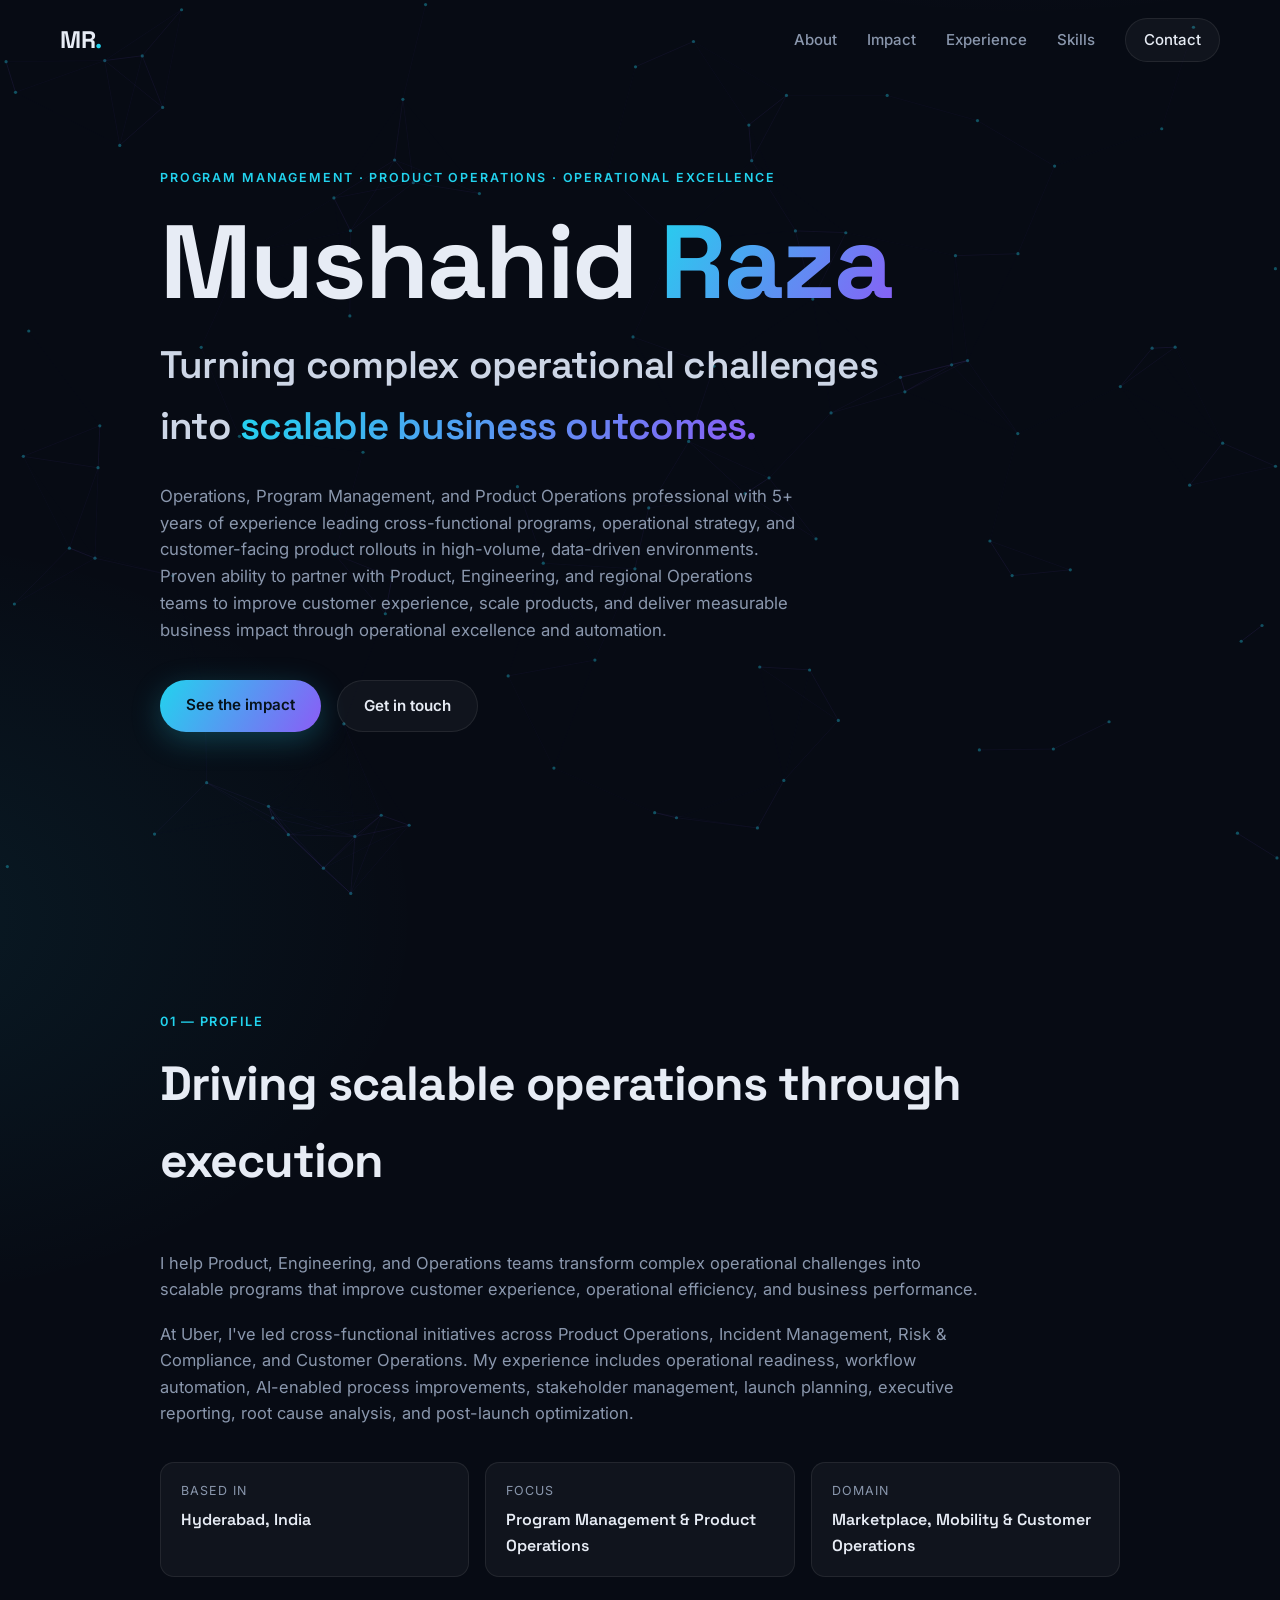
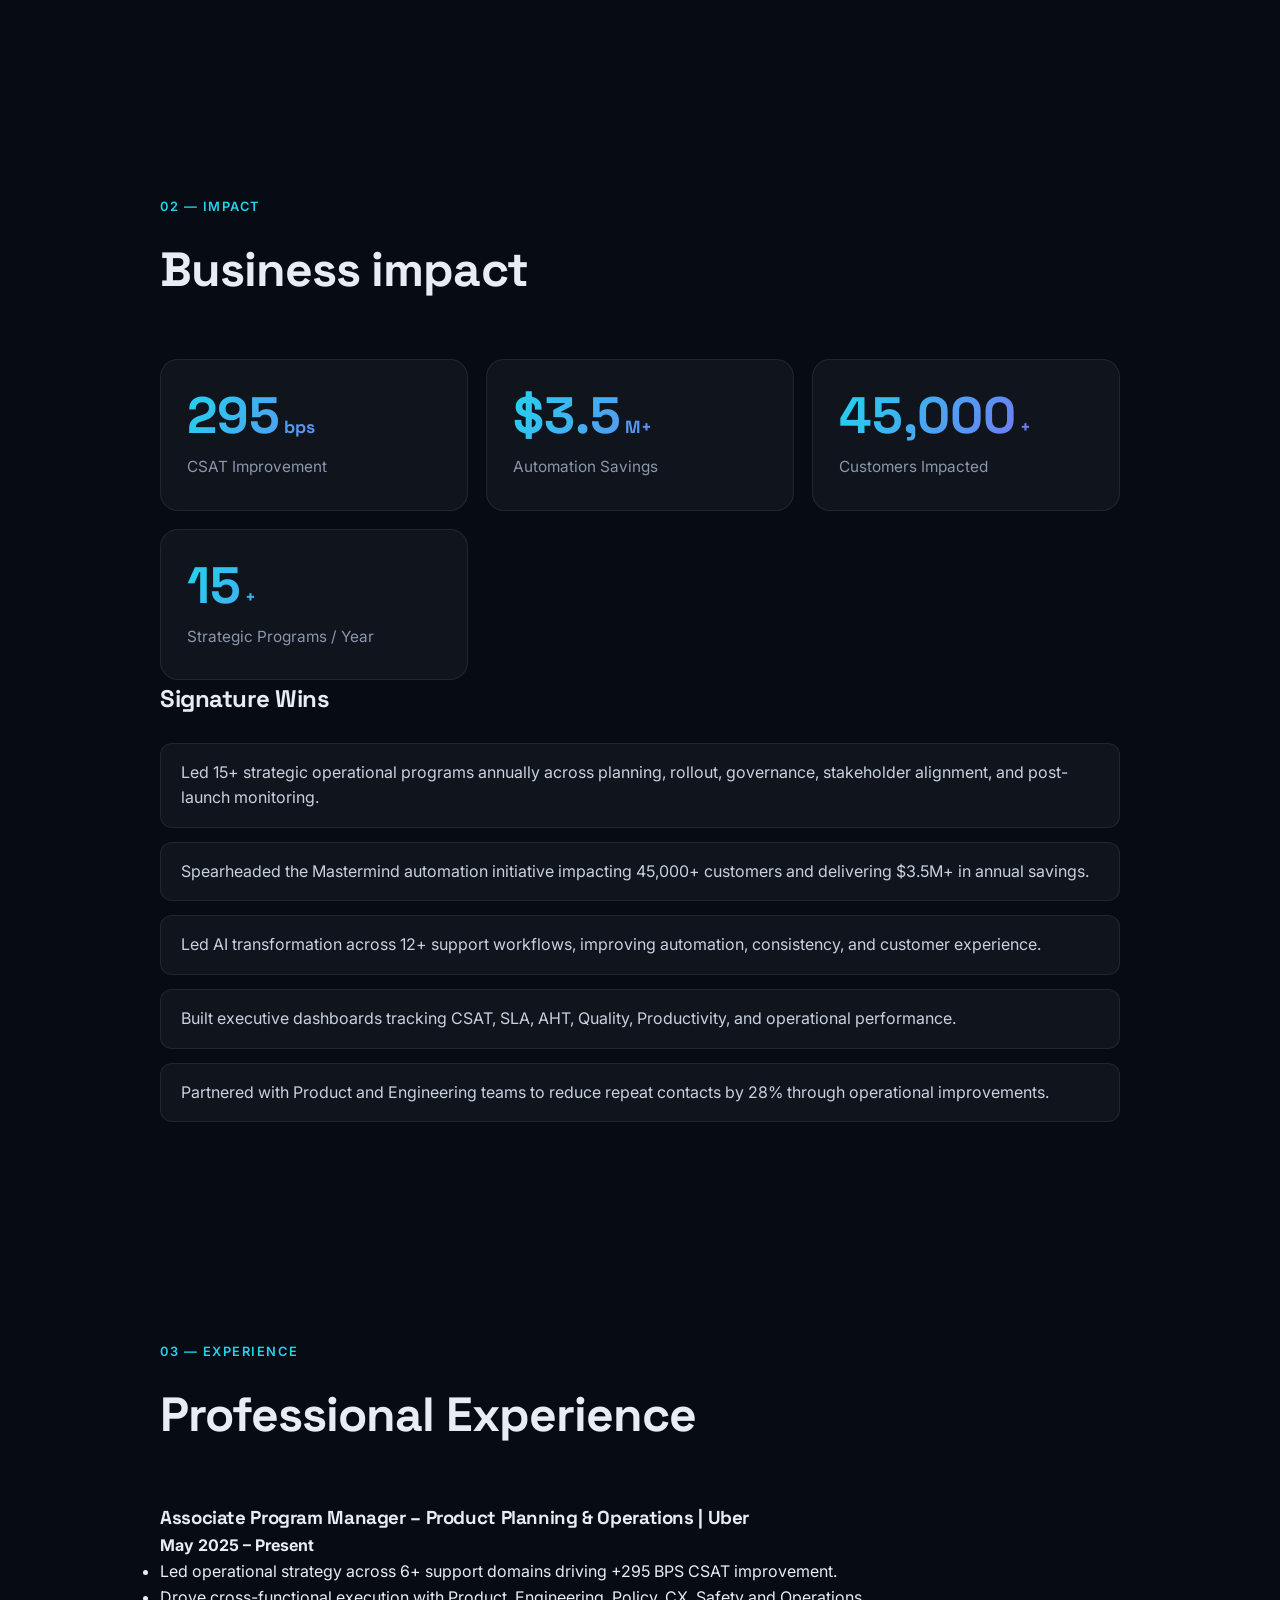
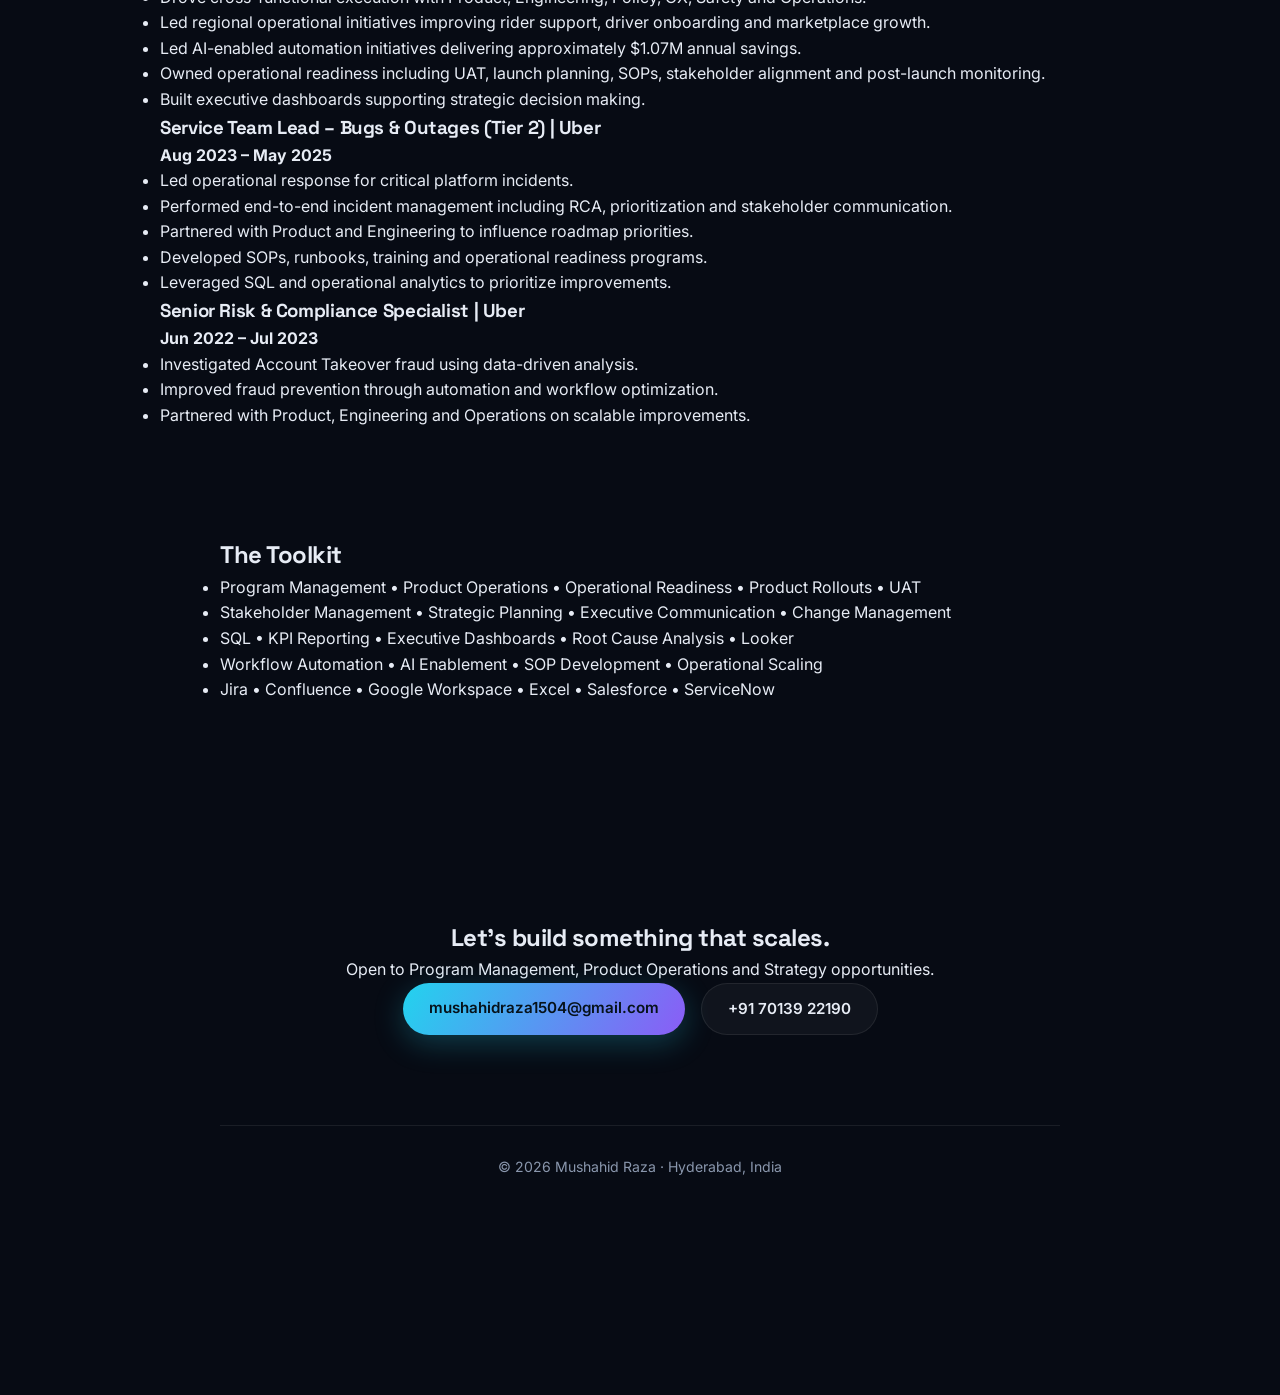
==== index.html @ c9efea8d "Update index.html" ====
<!DOCTYPE html>
<html lang="en">
<head>
  <meta charset="UTF-8" />
  <meta name="viewport" content="width=device-width, initial-scale=1.0" />
  <title>Mushahid Raza — Program Management | Product Operations | Operational Excellence</title>
  <meta name="description" content="Mushahid Raza — Operations, Program Management and Product Operations professional specializing in cross-functional execution, automation, operational excellence and AI-driven process improvements." />
  <meta name="author" content="Mushahid Raza" />
  <meta property="og:title" content="Mushahid Raza — Program Management | Product Operations" />
  <meta property="og:description" content="Operations, Program Management and Product Operations professional driving scalable operational excellence." />
  <meta property="og:type" content="website" />
  <link rel="preconnect" href="https://fonts.googleapis.com" />
  <link rel="preconnect" href="https://fonts.gstatic.com" crossorigin />
  <link href="https://fonts.googleapis.com/css2?family=Space+Grotesk:wght@400;500;600;700&family=Inter:wght@300;400;500;600&display=swap" rel="stylesheet" />
  <link rel="stylesheet" href="style.css" />
</head>
<body>
<canvas id="bg-canvas"></canvas>

<header class="nav" id="nav">
<a href="#hero" class="nav__logo">MR<span class="dot">.</span></a>
<nav class="nav__links" id="nav-links">
<a href="#about">About</a>
<a href="#impact">Impact</a>
<a href="#experience">Experience</a>
<a href="#skills">Skills</a>
<a href="#contact" class="nav__cta">Contact</a>
</nav>
<button class="nav__burger" id="nav-burger"><span></span><span></span><span></span></button>
</header>

<section class="hero" id="hero">
<div class="hero__inner">
<p class="hero__eyebrow reveal">Program Management · Product Operations · Operational Excellence</p>
<h1 class="hero__title reveal">Mushahid <span class="grad">Raza</span></h1>
<h2 class="hero__subtitle reveal">Turning complex operational challenges into <span class="grad">scalable business outcomes.</span></h2>
<p class="hero__desc reveal">
Operations, Program Management, and Product Operations professional with 5+ years of experience leading cross-functional programs, operational strategy, and customer-facing product rollouts in high-volume, data-driven environments. Proven ability to partner with Product, Engineering, and regional Operations teams to improve customer experience, scale products, and deliver measurable business impact through operational excellence and automation.
</p>
<div class="hero__actions reveal">
<a href="#impact" class="btn btn--primary">See the impact</a>
<a href="#contact" class="btn btn--ghost">Get in touch</a>
</div>
</div>
</section>

<section class="section" id="about">
<div class="section__head reveal">
<span class="section__tag">01 — Profile</span>
<h2 class="section__title">Driving scalable operations through execution</h2>
</div>
<div class="about">
<p class="about__lead reveal">
I help Product, Engineering, and Operations teams transform complex operational challenges into scalable programs that improve customer experience, operational efficiency, and business performance.
</p>
<p class="reveal">
At Uber, I've led cross-functional initiatives across Product Operations, Incident Management, Risk & Compliance, and Customer Operations. My experience includes operational readiness, workflow automation, AI-enabled process improvements, stakeholder management, launch planning, executive reporting, root cause analysis, and post-launch optimization.
</p>
<div class="about__facts">
<div class="fact reveal"><span class="fact__k">Based in</span><span class="fact__v">Hyderabad, India</span></div>
<div class="fact reveal"><span class="fact__k">Focus</span><span class="fact__v">Program Management & Product Operations</span></div>
<div class="fact reveal"><span class="fact__k">Domain</span><span class="fact__v">Marketplace, Mobility & Customer Operations</span></div>
</div>
</div>
</section>

<section class="section section--impact" id="impact">
<div class="section__head reveal">
<span class="section__tag">02 — Impact</span>
<h2 class="section__title">Business impact</h2>
</div>
<div class="metrics">
<div class="metric reveal"><div class="metric__num">295<span class="metric__unit">bps</span></div><p class="metric__label">CSAT Improvement</p></div>
<div class="metric reveal"><div class="metric__num">$3.5<span class="metric__unit">M+</span></div><p class="metric__label">Automation Savings</p></div>
<div class="metric reveal"><div class="metric__num">45,000<span class="metric__unit">+</span></div><p class="metric__label">Customers Impacted</p></div>
<div class="metric reveal"><div class="metric__num">15<span class="metric__unit">+</span></div><p class="metric__label">Strategic Programs / Year</p></div>
</div>

<h3 class="highlights__title reveal">Signature Wins</h3>
<ul class="highlights__list">
<li class="reveal">Led 15+ strategic operational programs annually across planning, rollout, governance, stakeholder alignment, and post-launch monitoring.</li>
<li class="reveal">Spearheaded the Mastermind automation initiative impacting 45,000+ customers and delivering $3.5M+ in annual savings.</li>
<li class="reveal">Led AI transformation across 12+ support workflows, improving automation, consistency, and customer experience.</li>
<li class="reveal">Built executive dashboards tracking CSAT, SLA, AHT, Quality, Productivity, and operational performance.</li>
<li class="reveal">Partnered with Product and Engineering teams to reduce repeat contacts by 28% through operational improvements.</li>
</ul>
</section>

<section class="section" id="experience">
<div class="section__head reveal">
<span class="section__tag">03 — Experience</span>
<h2 class="section__title">Professional Experience</h2>
</div>

<h3>Associate Program Manager – Product Planning & Operations | Uber</h3>
<p><strong>May 2025 – Present</strong></p>
<ul>
<li>Led operational strategy across 6+ support domains driving +295 BPS CSAT improvement.</li>
<li>Drove cross-functional execution with Product, Engineering, Policy, CX, Safety and Operations.</li>
<li>Led regional operational initiatives improving rider support, driver onboarding and marketplace growth.</li>
<li>Led AI-enabled automation initiatives delivering approximately $1.07M annual savings.</li>
<li>Owned operational readiness including UAT, launch planning, SOPs, stakeholder alignment and post-launch monitoring.</li>
<li>Built executive dashboards supporting strategic decision making.</li>
</ul>

<h3>Service Team Lead – Bugs & Outages (Tier 2) | Uber</h3>
<p><strong>Aug 2023 – May 2025</strong></p>
<ul>
<li>Led operational response for critical platform incidents.</li>
<li>Performed end-to-end incident management including RCA, prioritization and stakeholder communication.</li>
<li>Partnered with Product and Engineering to influence roadmap priorities.</li>
<li>Developed SOPs, runbooks, training and operational readiness programs.</li>
<li>Leveraged SQL and operational analytics to prioritize improvements.</li>
</ul>

<h3>Senior Risk & Compliance Specialist | Uber</h3>
<p><strong>Jun 2022 – Jul 2023</strong></p>
<ul>
<li>Investigated Account Takeover fraud using data-driven analysis.</li>
<li>Improved fraud prevention through automation and workflow optimization.</li>
<li>Partnered with Product, Engineering and Operations on scalable improvements.</li>
</ul>

<section class="section" id="skills">
<h2>The Toolkit</h2>
<ul>
<li>Program Management • Product Operations • Operational Readiness • Product Rollouts • UAT</li>
<li>Stakeholder Management • Strategic Planning • Executive Communication • Change Management</li>
<li>SQL • KPI Reporting • Executive Dashboards • Root Cause Analysis • Looker</li>
<li>Workflow Automation • AI Enablement • SOP Development • Operational Scaling</li>
<li>Jira • Confluence • Google Workspace • Excel • Salesforce • ServiceNow</li>
</ul>
</section>

<section class="section section--contact" id="contact">
<h2>Let's build something that scales.</h2>
<p>Open to Program Management, Product Operations and Strategy opportunities.</p>
<div class="contact__links">
<a href="mailto:mushahidraza1504@gmail.com" class="btn btn--primary">mushahidraza1504@gmail.com</a>
<a href="tel:+917013922190" class="btn btn--ghost">+91 70139 22190</a>
</div>
<footer class="footer">
<p>© <span id="year"></span> Mushahid Raza · Hyderabad, India</p>
</footer>
</section>

<script src="script.js"></script>
</body>
</html>
---- style.css ----
/* ===============================================================
   Mushahid Raza — Personal Site
   Theme: Dark Elegant / Premium high-tech
   =============================================================== */

:root {
  --bg: #070b14;
  --bg-2: #0b1120;
  --panel: rgba(255, 255, 255, 0.04);
  --panel-brd: rgba(255, 255, 255, 0.08);
  --text: #e7ecf5;
  --muted: #8a97ad;
  --cyan: #22d3ee;
  --violet: #8b5cf6;
  --grad: linear-gradient(120deg, #22d3ee 0%, #8b5cf6 100%);
  --maxw: 1080px;
  --ease: cubic-bezier(0.22, 1, 0.36, 1);
}

* { margin: 0; padding: 0; box-sizing: border-box; }

html { scroll-behavior: smooth; }

body {
  background: radial-gradient(1200px 800px at 80% -10%, rgba(139,92,246,0.10), transparent 60%),
              radial-gradient(1000px 700px at -10% 20%, rgba(34,211,238,0.08), transparent 55%),
              var(--bg);
  color: var(--text);
  font-family: "Inter", system-ui, sans-serif;
  line-height: 1.6;
  overflow-x: hidden;
  -webkit-font-smoothing: antialiased;
}

#bg-canvas {
  position: fixed;
  inset: 0;
  z-index: 0;
  opacity: 0.5;
  pointer-events: none;
}

section, header { position: relative; z-index: 1; }

h1, h2, h3, .nav__logo { font-family: "Space Grotesk", sans-serif; letter-spacing: -0.02em; }

.grad {
  background: var(--grad);
  -webkit-background-clip: text;
  background-clip: text;
  -webkit-text-fill-color: transparent;
}

/* ---------- Nav ---------- */
.nav {
  position: fixed;
  top: 0; left: 0; right: 0;
  display: flex;
  align-items: center;
  justify-content: space-between;
  padding: 18px clamp(20px, 5vw, 60px);
  z-index: 50;
  transition: background 0.4s var(--ease), backdrop-filter 0.4s var(--ease), padding 0.4s var(--ease);
}
.nav.scrolled {
  background: rgba(7, 11, 20, 0.72);
  backdrop-filter: blur(14px);
  border-bottom: 1px solid var(--panel-brd);
  padding-top: 12px; padding-bottom: 12px;
}
.nav__logo { font-size: 1.5rem; font-weight: 700; color: var(--text); text-decoration: none; }
.nav__logo .dot { color: var(--cyan); }
.nav__links { display: flex; align-items: center; gap: 30px; }
.nav__links a { color: var(--muted); text-decoration: none; font-size: 0.94rem; font-weight: 500; transition: color 0.25s; }
.nav__links a:hover { color: var(--text); }
.nav__cta {
  padding: 9px 18px;
  border: 1px solid var(--panel-brd);
  border-radius: 100px;
  color: var(--text) !important;
  background: var(--panel);
}
.nav__cta:hover { border-color: var(--cyan); }
.nav__burger { display: none; flex-direction: column; gap: 5px; background: none; border: 0; cursor: pointer; }
.nav__burger span { width: 26px; height: 2px; background: var(--text); transition: 0.3s; }

/* ---------- Buttons ---------- */
.btn {
  display: inline-block;
  padding: 13px 26px;
  border-radius: 100px;
  font-weight: 600;
  font-size: 0.95rem;
  text-decoration: none;
  transition: transform 0.25s var(--ease), box-shadow 0.25s var(--ease), border-color 0.25s;
}
.btn--primary { background: var(--grad); color: #06121a; box-shadow: 0 8px 30px rgba(34,211,238,0.25); }
.btn--primary:hover { transform: translateY(-3px); box-shadow: 0 14px 40px rgba(139,92,246,0.35); }
.btn--ghost { border: 1px solid var(--panel-brd); color: var(--text); background: var(--panel); }
.btn--ghost:hover { border-color: var(--cyan); transform: translateY(-3px); }

/* ---------- Hero ---------- */
.hero {
  min-height: 100vh;
  display: flex;
  flex-direction: column;
  justify-content: center;
  align-items: flex-start;
  padding: 0 clamp(20px, 5vw, 60px);
  max-width: var(--maxw);
  margin: 0 auto;
}
.hero__eyebrow { color: var(--cyan); font-weight: 600; letter-spacing: 0.15em; text-transform: uppercase; font-size: 0.78rem; margin-bottom: 22px; }
.hero__title { font-size: clamp(3rem, 9vw, 6.5rem); font-weight: 700; line-height: 1; margin-bottom: 20px; }
.hero__subtitle { font-size: clamp(1.4rem, 3.6vw, 2.4rem); font-weight: 600; max-width: 780px; margin-bottom: 26px; color: #cdd6e6; }
.hero__desc { color: var(--muted); max-width: 640px; font-size: 1.05rem; margin-bottom: 36px; }
.hero__actions { display: flex; gap: 16px; flex-wrap: wrap; }
.hero__scroll { position: absolute; bottom: 34px; left: 50%; transform: translateX(-50%); }
.mouse { display: block; width: 24px; height: 40px; border: 2px solid var(--muted); border-radius: 14px; position: relative; }
.mouse::before { content: ""; position: absolute; top: 8px; left: 50%; transform: translateX(-50%); width: 4px; height: 8px; background: var(--cyan); border-radius: 2px; animation: scroll 1.6s infinite; }
@keyframes scroll { 0% { opacity: 0; top: 8px; } 30% { opacity: 1; } 60% { opacity: 1; top: 20px; } 100% { opacity: 0; top: 22px; } }

/* ---------- Sections ---------- */
.section { max-width: var(--maxw); margin: 0 auto; padding: clamp(70px, 12vh, 130px) clamp(20px, 5vw, 60px); }
.section__head { margin-bottom: 50px; }
.section__tag { display: inline-block; color: var(--cyan); font-size: 0.8rem; font-weight: 600; letter-spacing: 0.12em; text-transform: uppercase; margin-bottom: 14px; }
.section__title { font-size: clamp(1.9rem, 4.5vw, 3rem); font-weight: 700; }

/* ---------- About ---------- */
.about__lead { font-size: 1.3rem; color: #d7dfec; margin-bottom: 22px; max-width: 820px; }
.about p { color: var(--muted); max-width: 820px; margin-bottom: 18px; font-size: 1.03rem; }
.about strong { color: var(--text); }
.about__facts { display: grid; grid-template-columns: repeat(auto-fit, minmax(200px, 1fr)); gap: 16px; margin-top: 36px; }
.fact { background: var(--panel); border: 1px solid var(--panel-brd); border-radius: 14px; padding: 18px 20px; }
.fact__k { display: block; color: var(--muted); font-size: 0.78rem; text-transform: uppercase; letter-spacing: 0.08em; margin-bottom: 6px; }
.fact__v { display: block; font-weight: 600; font-family: "Space Grotesk", sans-serif; }

/* ---------- Impact / metrics ---------- */
.section--impact { position: relative; }
.metrics { display: grid; grid-template-columns: repeat(auto-fit, minmax(260px, 1fr)); gap: 18px; }
.metric {
  background: var(--panel);
  border: 1px solid var(--panel-brd);
  border-radius: 18px;
  padding: 30px 26px;
  transition: transform 0.35s var(--ease), border-color 0.35s;
  position: relative;
  overflow: hidden;
}
.metric::after { content: ""; position: absolute; inset: 0; background: var(--grad); opacity: 0; transition: opacity 0.35s; }
.metric:hover { transform: translateY(-6px); border-color: rgba(34,211,238,0.4); }
.metric__num { font-family: "Space Grotesk", sans-serif; font-size: clamp(2.4rem, 5vw, 3.2rem); font-weight: 700; line-height: 1; display: flex; align-items: baseline; gap: 4px; }
.metric__num .grad, .metric__num { background: var(--grad); -webkit-background-clip: text; background-clip: text; -webkit-text-fill-color: transparent; }
.metric__unit { font-size: 1.1rem; }
.metric__label { color: var(--muted); margin-top: 14px; font-size: 0.96rem; }

.highlights { margin-top: 60px; }
.highlights__title { font-size: 1.5rem; margin-bottom: 24px; }
.highlights__list { list-style: none; display: grid; gap: 14px; }
.highlights__list li { display: flex; gap: 14px; color: #c7d1e0; background: var(--panel); border: 1px solid var(--panel-brd); border-radius: 12px; padding: 16px 20px; font-size: 1rem; }
.highlights__list strong { color: #fff; }
.hl__mark { color: var(--cyan); flex-shrink: 0; }

/* ---------- Timeline ---------- */
.timeline { position: relative; padding-left: 30px; }
.timeline::before { content: ""; position: absolute; left: 7px; top: 6px; bottom: 6px; width: 2px; background: linear-gradient(var(--cyan), var(--violet)); opacity: 0.4; }
.tl__item { position: relative; margin-bottom: 44px; }
.tl__dot { position: absolute; left: -30px; top: 6px; width: 16px; height: 16px; border-radius: 50%; background: var(--bg); border: 2px solid var(--cyan); box-shadow: 0 0 0 4px rgba(34,211,238,0.12); }
.tl__body { background: var(--panel); border: 1px solid var(--panel-brd); border-radius: 16px; padding: 24px 26px; transition: border-color 0.3s, transform 0.3s var(--ease); }
.tl__body:hover { border-color: rgba(139,92,246,0.4); transform: translateX(4px); }
.tl__meta { display: flex; justify-content: space-between; flex-wrap: wrap; gap: 6px; align-items: baseline; }
.tl__role { font-family: "Space Grotesk", sans-serif; font-weight: 600; font-size: 1.12rem; }
.tl__date { color: var(--cyan); font-size: 0.85rem; font-weight: 600; white-space: nowrap; }
.tl__org { display: inline-block; color: var(--muted); font-weight: 500; margin: 4px 0 14px; }
.tl__body ul { list-style: none; display: grid; gap: 9px; }
.tl__body li { color: var(--muted); padding-left: 20px; position: relative; font-size: 0.97rem; }
.tl__body li::before { content: "▹"; position: absolute; left: 0; color: var(--cyan); }
.tl__body strong { color: var(--text); }

/* ---------- Skills ---------- */
.skills { display: grid; grid-template-columns: repeat(auto-fit, minmax(280px, 1fr)); gap: 18px; }
.skillcard { background: var(--panel); border: 1px solid var(--panel-brd); border-radius: 16px; padding: 24px; transition: border-color 0.3s, transform 0.3s var(--ease); }
.skillcard:hover { border-color: rgba(34,211,238,0.4); transform: translateY(-4px); }
.skillcard h3 { font-size: 1.12rem; margin-bottom: 16px; }
.tags { display: flex; flex-wrap: wrap; gap: 8px; }
.tags span { font-size: 0.83rem; color: #cbd5e6; background: rgba(255,255,255,0.05); border: 1px solid var(--panel-brd); border-radius: 100px; padding: 6px 12px; }

/* ---------- Contact ---------- */
.section--contact { text-align: center; }
.contact { max-width: 720px; margin: 0 auto; }
.contact__title { font-size: clamp(2rem, 5vw, 3.2rem); font-weight: 700; margin: 14px 0 18px; }
.contact__desc { color: var(--muted); margin-bottom: 32px; font-size: 1.08rem; }
.contact__links { display: flex; gap: 16px; justify-content: center; flex-wrap: wrap; }

.footer { text-align: center; margin-top: 90px; padding-top: 30px; border-top: 1px solid var(--panel-brd); color: var(--muted); font-size: 0.88rem; }
.footer__note { margin-top: 6px; opacity: 0.7; }

/* ---------- Reveal animation ---------- */
.reveal { opacity: 0; transform: translateY(24px); transition: opacity 0.7s var(--ease), transform 0.7s var(--ease); }
.reveal.in { opacity: 1; transform: none; }

/* ---------- Responsive ---------- */
@media (max-width: 760px) {
  .nav__links {
    position: fixed; inset: 0 0 0 auto; width: min(78vw, 320px);
    flex-direction: column; align-items: flex-start; justify-content: center;
    gap: 26px; padding: 40px; background: rgba(9,13,24,0.97); backdrop-filter: blur(18px);
    transform: translateX(100%); transition: transform 0.4s var(--ease); border-left: 1px solid var(--panel-brd);
  }
  .nav__links.open { transform: none; }
  .nav__links a { font-size: 1.15rem; }
  .nav__burger { display: flex; z-index: 60; }
  .nav__burger.open span:nth-child(1) { transform: translateY(7px) rotate(45deg); }
  .nav__burger.open span:nth-child(2) { opacity: 0; }
  .nav__burger.open span:nth-child(3) { transform: translateY(-7px) rotate(-45deg); }
  .tl__meta { flex-direction: column; }
}

@media (prefers-reduced-motion: reduce) {
  * { animation: none !important; transition: none !important; }
  .reveal { opacity: 1; transform: none; }
}
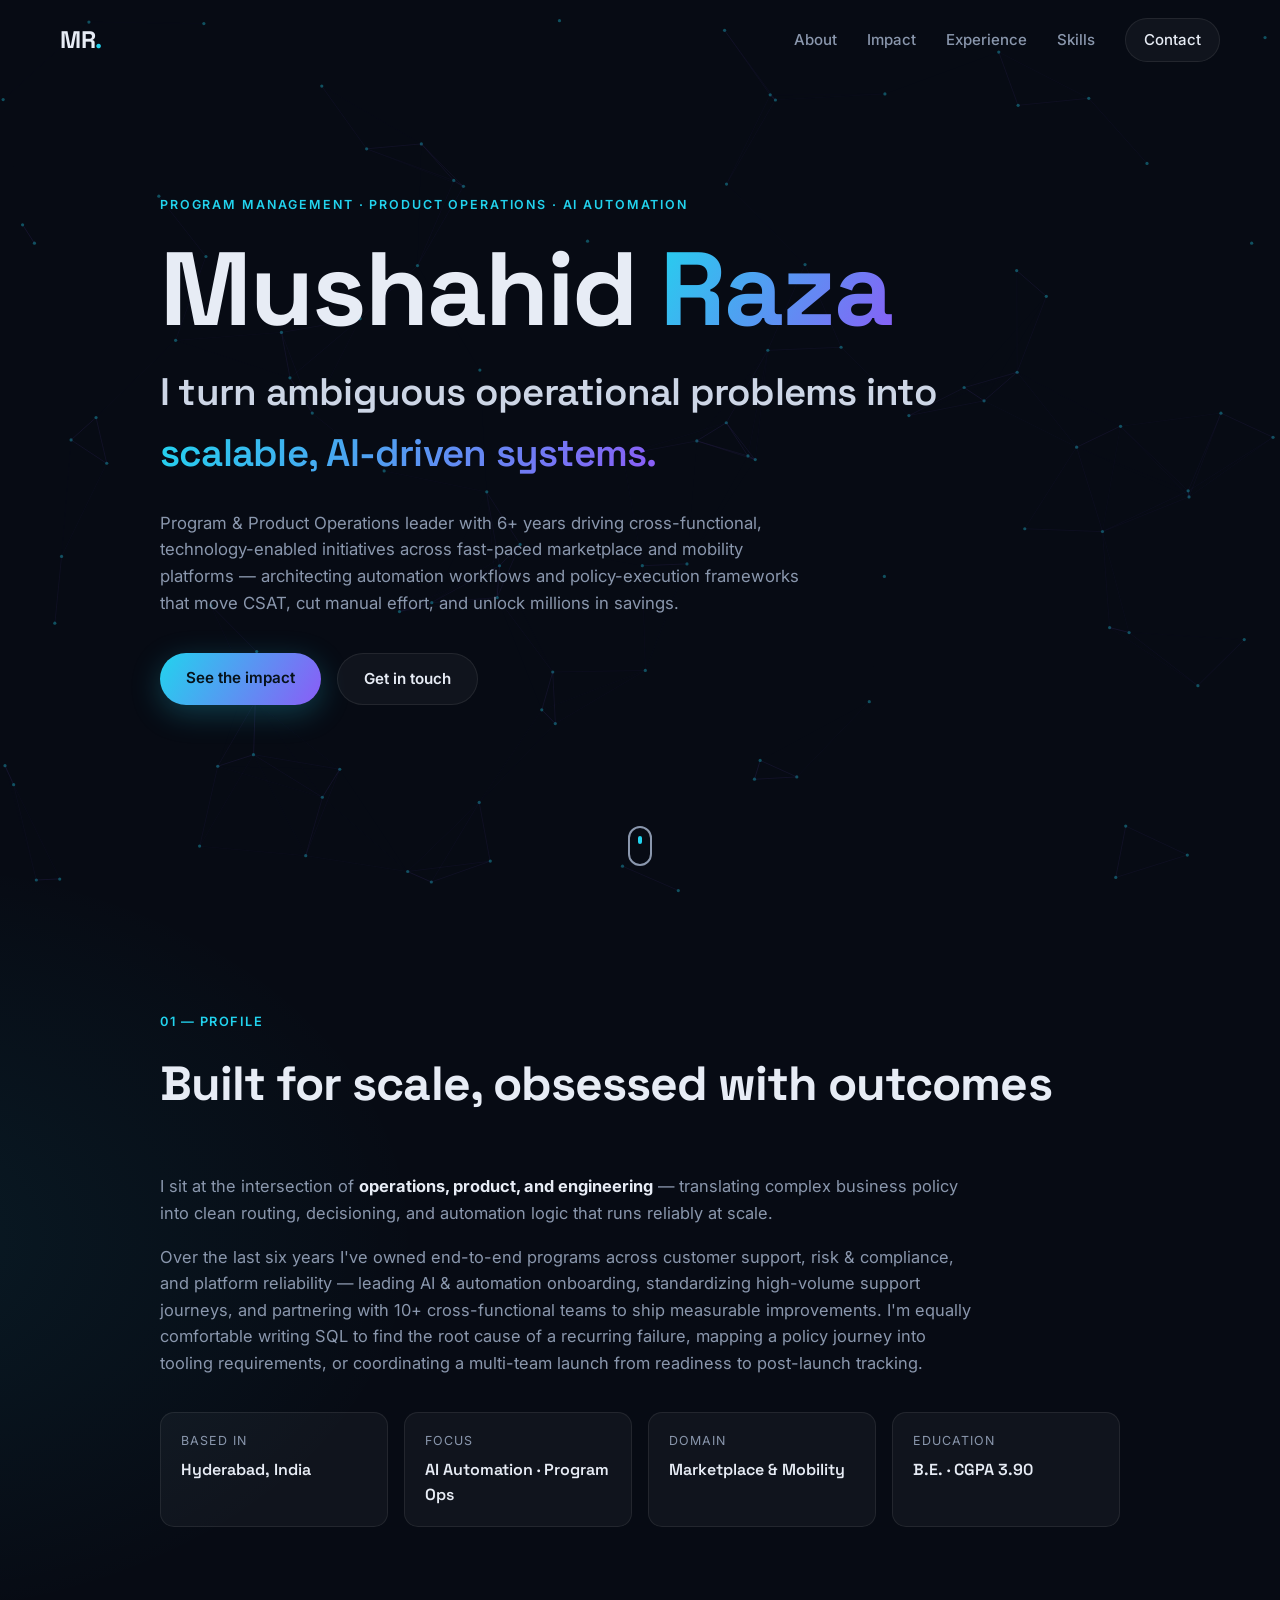
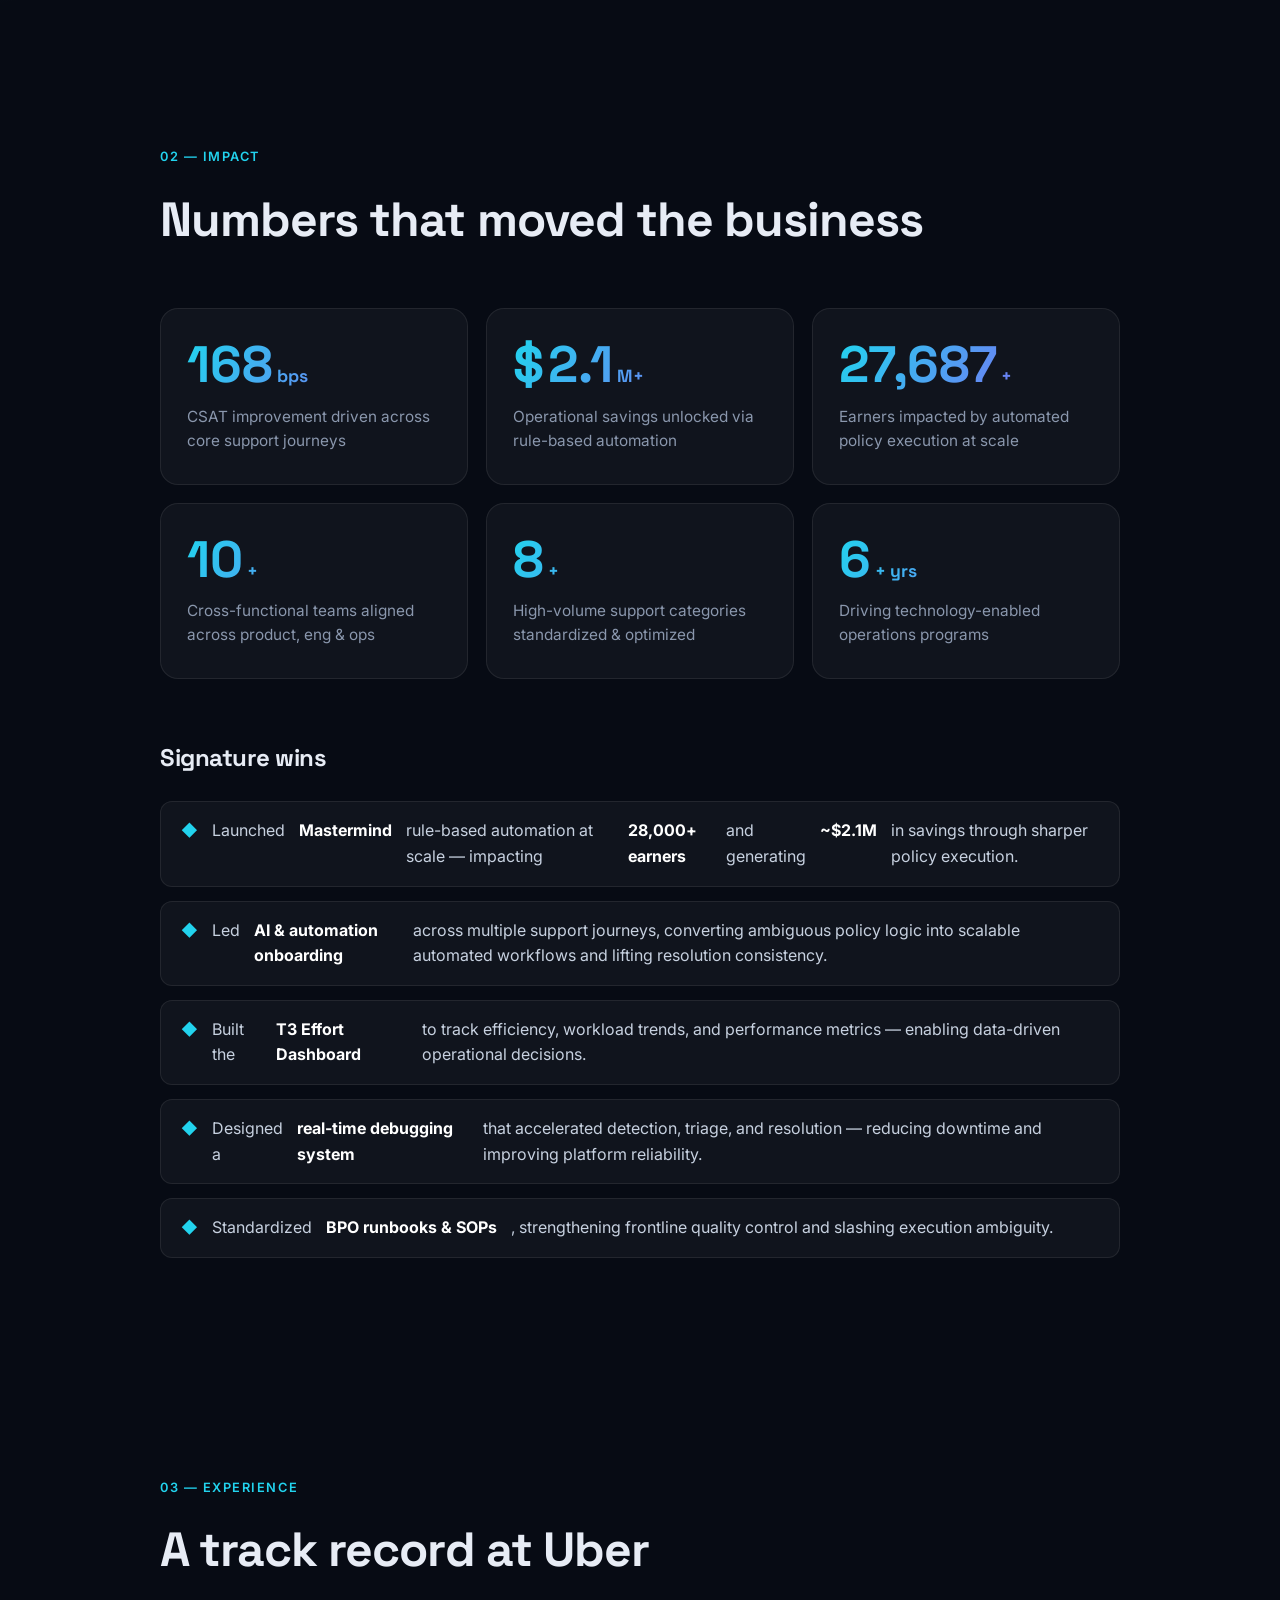
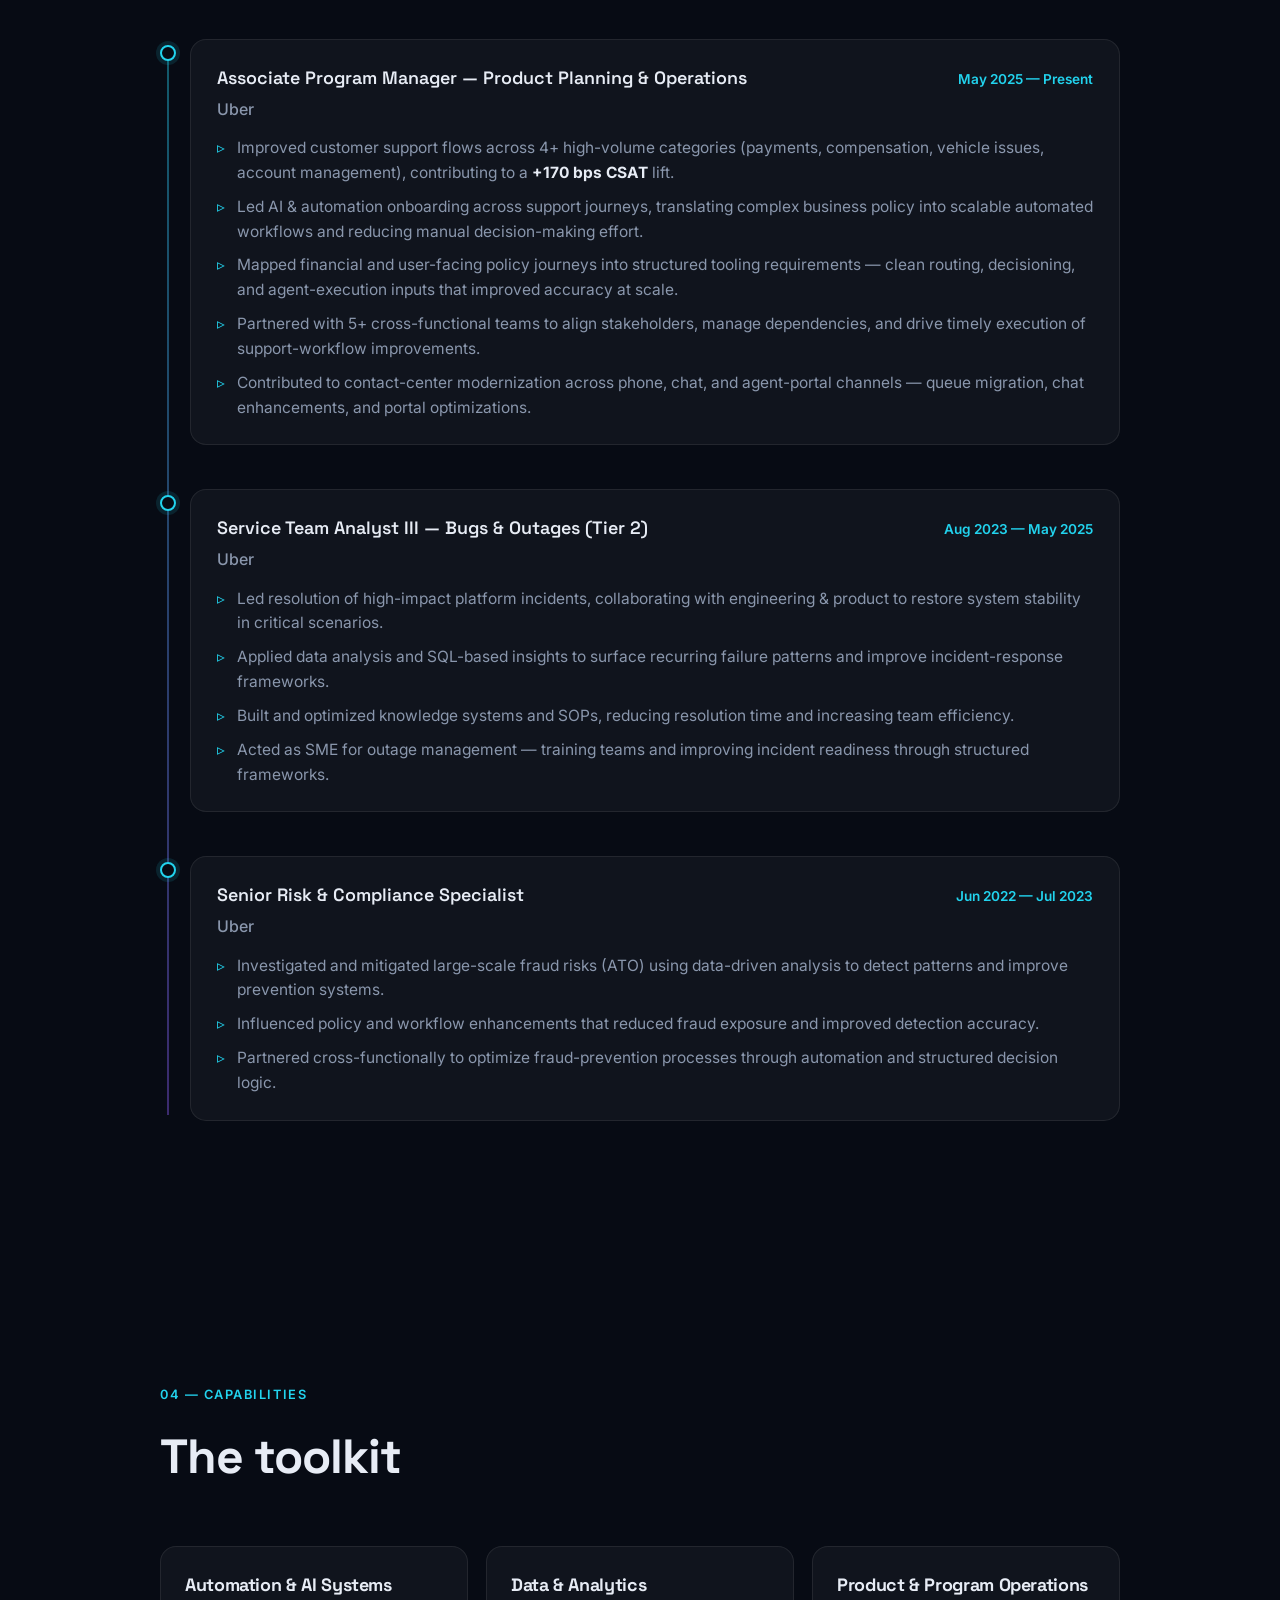
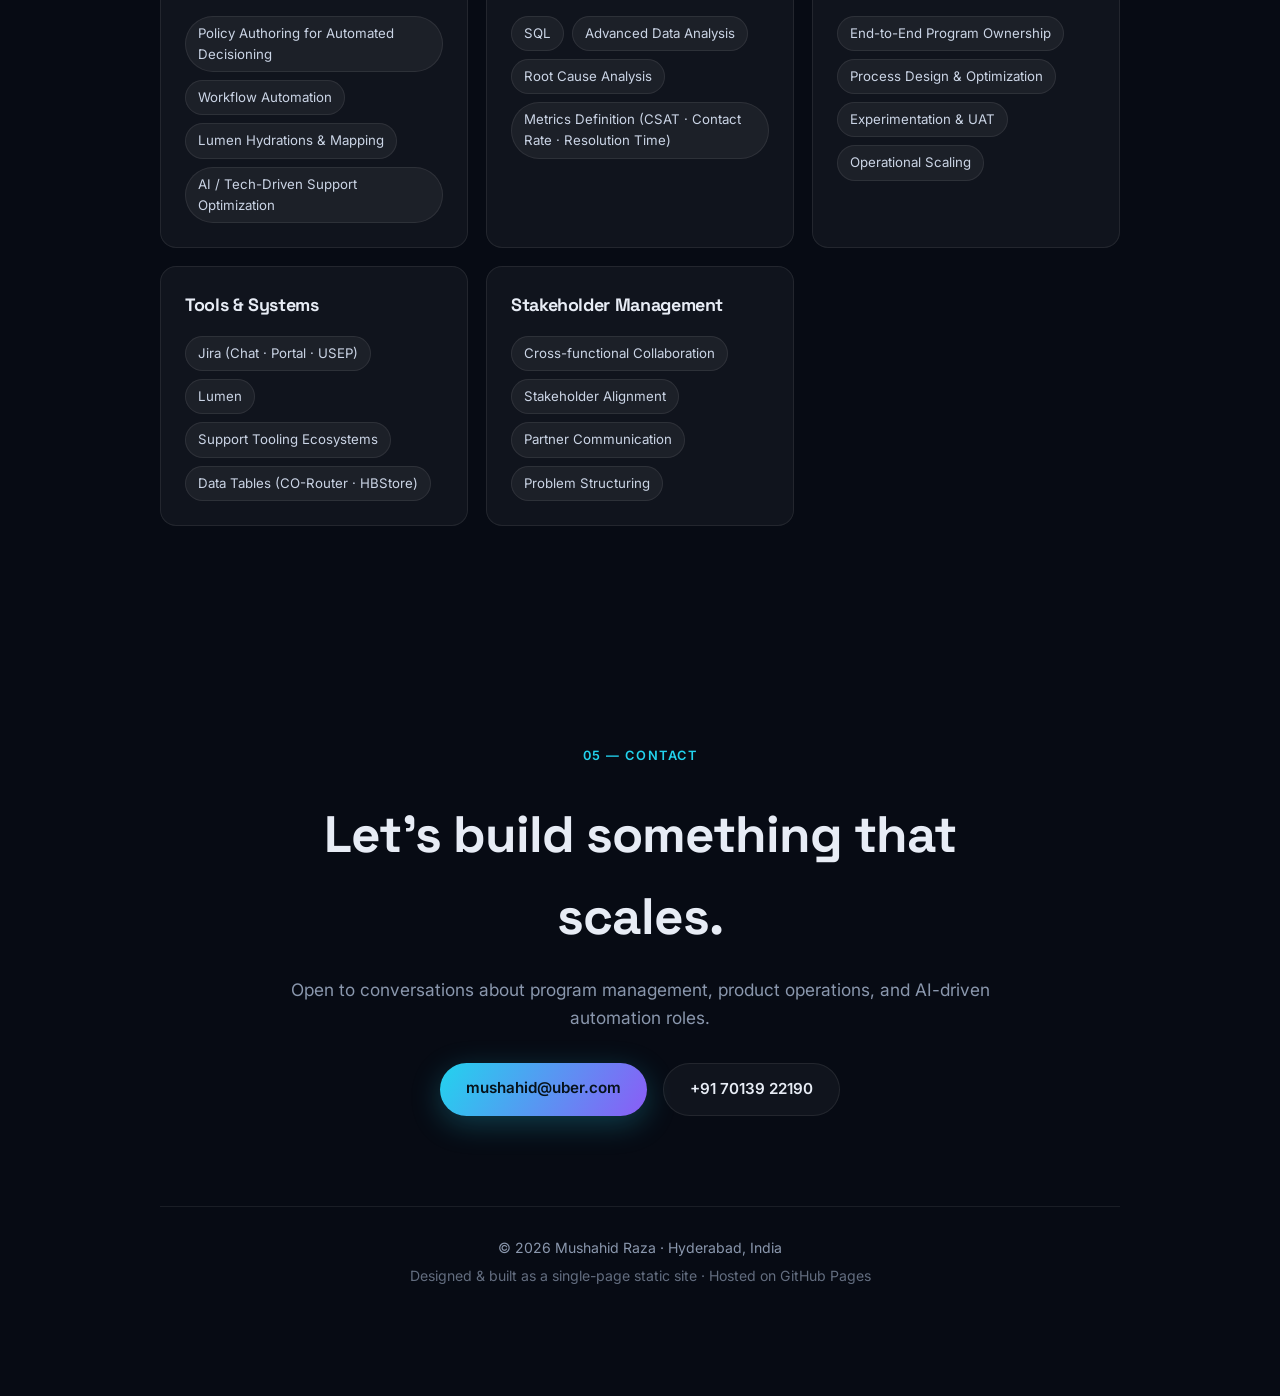
==== commit 33154ca0: "Update index.html" ====
--- a/index.html
+++ b/index.html
@@ -3,147 +3,263 @@
 <head>
   <meta charset="UTF-8" />
   <meta name="viewport" content="width=device-width, initial-scale=1.0" />
-  <title>Mushahid Raza — Program Management | Product Operations | Operational Excellence</title>
-  <meta name="description" content="Mushahid Raza — Operations, Program Management and Product Operations professional specializing in cross-functional execution, automation, operational excellence and AI-driven process improvements." />
+  <title>Mushahid Raza — Program & Product Operations Leader</title>
+  <meta name="description" content="Mushahid Raza — Program Management & Product Operations leader specializing in AI-driven automation, workflow scaling, and marketplace operations." />
   <meta name="author" content="Mushahid Raza" />
-  <meta property="og:title" content="Mushahid Raza — Program Management | Product Operations" />
-  <meta property="og:description" content="Operations, Program Management and Product Operations professional driving scalable operational excellence." />
+
+  <!-- Open Graph / social preview -->
+  <meta property="og:title" content="Mushahid Raza — Program & Product Operations Leader" />
+  <meta property="og:description" content="Turning complex operational problems into scalable, AI-driven systems." />
   <meta property="og:type" content="website" />
+
   <link rel="preconnect" href="https://fonts.googleapis.com" />
   <link rel="preconnect" href="https://fonts.gstatic.com" crossorigin />
   <link href="https://fonts.googleapis.com/css2?family=Space+Grotesk:wght@400;500;600;700&family=Inter:wght@300;400;500;600&display=swap" rel="stylesheet" />
   <link rel="stylesheet" href="style.css" />
 </head>
 <body>
-<canvas id="bg-canvas"></canvas>
-
-<header class="nav" id="nav">
-<a href="#hero" class="nav__logo">MR<span class="dot">.</span></a>
-<nav class="nav__links" id="nav-links">
-<a href="#about">About</a>
-<a href="#impact">Impact</a>
-<a href="#experience">Experience</a>
-<a href="#skills">Skills</a>
-<a href="#contact" class="nav__cta">Contact</a>
-</nav>
-<button class="nav__burger" id="nav-burger"><span></span><span></span><span></span></button>
-</header>
-
-<section class="hero" id="hero">
-<div class="hero__inner">
-<p class="hero__eyebrow reveal">Program Management · Product Operations · Operational Excellence</p>
-<h1 class="hero__title reveal">Mushahid <span class="grad">Raza</span></h1>
-<h2 class="hero__subtitle reveal">Turning complex operational challenges into <span class="grad">scalable business outcomes.</span></h2>
-<p class="hero__desc reveal">
-Operations, Program Management, and Product Operations professional with 5+ years of experience leading cross-functional programs, operational strategy, and customer-facing product rollouts in high-volume, data-driven environments. Proven ability to partner with Product, Engineering, and regional Operations teams to improve customer experience, scale products, and deliver measurable business impact through operational excellence and automation.
-</p>
-<div class="hero__actions reveal">
-<a href="#impact" class="btn btn--primary">See the impact</a>
-<a href="#contact" class="btn btn--ghost">Get in touch</a>
-</div>
-</div>
-</section>
-
-<section class="section" id="about">
-<div class="section__head reveal">
-<span class="section__tag">01 — Profile</span>
-<h2 class="section__title">Driving scalable operations through execution</h2>
-</div>
-<div class="about">
-<p class="about__lead reveal">
-I help Product, Engineering, and Operations teams transform complex operational challenges into scalable programs that improve customer experience, operational efficiency, and business performance.
-</p>
-<p class="reveal">
-At Uber, I've led cross-functional initiatives across Product Operations, Incident Management, Risk & Compliance, and Customer Operations. My experience includes operational readiness, workflow automation, AI-enabled process improvements, stakeholder management, launch planning, executive reporting, root cause analysis, and post-launch optimization.
-</p>
-<div class="about__facts">
-<div class="fact reveal"><span class="fact__k">Based in</span><span class="fact__v">Hyderabad, India</span></div>
-<div class="fact reveal"><span class="fact__k">Focus</span><span class="fact__v">Program Management & Product Operations</span></div>
-<div class="fact reveal"><span class="fact__k">Domain</span><span class="fact__v">Marketplace, Mobility & Customer Operations</span></div>
-</div>
-</div>
-</section>
-
-<section class="section section--impact" id="impact">
-<div class="section__head reveal">
-<span class="section__tag">02 — Impact</span>
-<h2 class="section__title">Business impact</h2>
-</div>
-<div class="metrics">
-<div class="metric reveal"><div class="metric__num">295<span class="metric__unit">bps</span></div><p class="metric__label">CSAT Improvement</p></div>
-<div class="metric reveal"><div class="metric__num">$3.5<span class="metric__unit">M+</span></div><p class="metric__label">Automation Savings</p></div>
-<div class="metric reveal"><div class="metric__num">45,000<span class="metric__unit">+</span></div><p class="metric__label">Customers Impacted</p></div>
-<div class="metric reveal"><div class="metric__num">15<span class="metric__unit">+</span></div><p class="metric__label">Strategic Programs / Year</p></div>
-</div>
-
-<h3 class="highlights__title reveal">Signature Wins</h3>
-<ul class="highlights__list">
-<li class="reveal">Led 15+ strategic operational programs annually across planning, rollout, governance, stakeholder alignment, and post-launch monitoring.</li>
-<li class="reveal">Spearheaded the Mastermind automation initiative impacting 45,000+ customers and delivering $3.5M+ in annual savings.</li>
-<li class="reveal">Led AI transformation across 12+ support workflows, improving automation, consistency, and customer experience.</li>
-<li class="reveal">Built executive dashboards tracking CSAT, SLA, AHT, Quality, Productivity, and operational performance.</li>
-<li class="reveal">Partnered with Product and Engineering teams to reduce repeat contacts by 28% through operational improvements.</li>
-</ul>
-</section>
-
-<section class="section" id="experience">
-<div class="section__head reveal">
-<span class="section__tag">03 — Experience</span>
-<h2 class="section__title">Professional Experience</h2>
-</div>
-
-<h3>Associate Program Manager – Product Planning & Operations | Uber</h3>
-<p><strong>May 2025 – Present</strong></p>
-<ul>
-<li>Led operational strategy across 6+ support domains driving +295 BPS CSAT improvement.</li>
-<li>Drove cross-functional execution with Product, Engineering, Policy, CX, Safety and Operations.</li>
-<li>Led regional operational initiatives improving rider support, driver onboarding and marketplace growth.</li>
-<li>Led AI-enabled automation initiatives delivering approximately $1.07M annual savings.</li>
-<li>Owned operational readiness including UAT, launch planning, SOPs, stakeholder alignment and post-launch monitoring.</li>
-<li>Built executive dashboards supporting strategic decision making.</li>
-</ul>
-
-<h3>Service Team Lead – Bugs & Outages (Tier 2) | Uber</h3>
-<p><strong>Aug 2023 – May 2025</strong></p>
-<ul>
-<li>Led operational response for critical platform incidents.</li>
-<li>Performed end-to-end incident management including RCA, prioritization and stakeholder communication.</li>
-<li>Partnered with Product and Engineering to influence roadmap priorities.</li>
-<li>Developed SOPs, runbooks, training and operational readiness programs.</li>
-<li>Leveraged SQL and operational analytics to prioritize improvements.</li>
-</ul>
-
-<h3>Senior Risk & Compliance Specialist | Uber</h3>
-<p><strong>Jun 2022 – Jul 2023</strong></p>
-<ul>
-<li>Investigated Account Takeover fraud using data-driven analysis.</li>
-<li>Improved fraud prevention through automation and workflow optimization.</li>
-<li>Partnered with Product, Engineering and Operations on scalable improvements.</li>
-</ul>
-
-<section class="section" id="skills">
-<h2>The Toolkit</h2>
-<ul>
-<li>Program Management • Product Operations • Operational Readiness • Product Rollouts • UAT</li>
-<li>Stakeholder Management • Strategic Planning • Executive Communication • Change Management</li>
-<li>SQL • KPI Reporting • Executive Dashboards • Root Cause Analysis • Looker</li>
-<li>Workflow Automation • AI Enablement • SOP Development • Operational Scaling</li>
-<li>Jira • Confluence • Google Workspace • Excel • Salesforce • ServiceNow</li>
-</ul>
-</section>
-
-<section class="section section--contact" id="contact">
-<h2>Let's build something that scales.</h2>
-<p>Open to Program Management, Product Operations and Strategy opportunities.</p>
-<div class="contact__links">
-<a href="mailto:mushahidraza1504@gmail.com" class="btn btn--primary">mushahidraza1504@gmail.com</a>
-<a href="tel:+917013922190" class="btn btn--ghost">+91 70139 22190</a>
-</div>
-<footer class="footer">
-<p>© <span id="year"></span> Mushahid Raza · Hyderabad, India</p>
-</footer>
-</section>
-
-<script src="script.js"></script>
+  <!-- Animated particle background -->
+  <canvas id="bg-canvas"></canvas>
+
+  <!-- Navigation -->
+  <header class="nav" id="nav">
+    <a href="#hero" class="nav__logo">MR<span class="dot">.</span></a>
+    <nav class="nav__links" id="nav-links">
+      <a href="#about">About</a>
+      <a href="#impact">Impact</a>
+      <a href="#experience">Experience</a>
+      <a href="#skills">Skills</a>
+      <a href="#contact" class="nav__cta">Contact</a>
+    </nav>
+    <button class="nav__burger" id="nav-burger" aria-label="Toggle menu">
+      <span></span><span></span><span></span>
+    </button>
+  </header>
+
+  <!-- Hero -->
+  <section class="hero" id="hero">
+    <div class="hero__inner">
+      <p class="hero__eyebrow reveal">Program Management · Product Operations · AI Automation</p>
+      <h1 class="hero__title reveal">
+        Mushahid <span class="grad">Raza</span>
+      </h1>
+      <h2 class="hero__subtitle reveal">
+        I turn ambiguous operational problems into
+        <span class="grad">scalable, AI-driven systems.</span>
+      </h2>
+      <p class="hero__desc reveal">
+        Program &amp; Product Operations leader with 6+ years driving cross-functional,
+        technology-enabled initiatives across fast-paced marketplace and mobility platforms —
+        architecting automation workflows and policy-execution frameworks that move CSAT,
+        cut manual effort, and unlock millions in savings.
+      </p>
+      <div class="hero__actions reveal">
+        <a href="#impact" class="btn btn--primary">See the impact</a>
+        <a href="#contact" class="btn btn--ghost">Get in touch</a>
+      </div>
+    </div>
+    <a href="#about" class="hero__scroll" aria-label="Scroll down">
+      <span class="mouse"></span>
+    </a>
+  </section>
+
+  <!-- About -->
+  <section class="section" id="about">
+    <div class="section__head reveal">
+      <span class="section__tag">01 — Profile</span>
+      <h2 class="section__title">Built for scale, obsessed with outcomes</h2>
+    </div>
+    <div class="about">
+      <p class="about__lead reveal">
+        I sit at the intersection of <strong>operations, product, and engineering</strong> —
+        translating complex business policy into clean routing, decisioning, and automation logic
+        that runs reliably at scale.
+      </p>
+      <p class="reveal">
+        Over the last six years I've owned end-to-end programs across customer support, risk &amp;
+        compliance, and platform reliability — leading AI &amp; automation onboarding, standardizing
+        high-volume support journeys, and partnering with 10+ cross-functional teams to ship
+        measurable improvements. I'm equally comfortable writing SQL to find the root cause of a
+        recurring failure, mapping a policy journey into tooling requirements, or coordinating a
+        multi-team launch from readiness to post-launch tracking.
+      </p>
+      <div class="about__facts">
+        <div class="fact reveal"><span class="fact__k">Based in</span><span class="fact__v">Hyderabad, India</span></div>
+        <div class="fact reveal"><span class="fact__k">Focus</span><span class="fact__v">AI Automation · Program Ops</span></div>
+        <div class="fact reveal"><span class="fact__k">Domain</span><span class="fact__v">Marketplace &amp; Mobility</span></div>
+        <div class="fact reveal"><span class="fact__k">Education</span><span class="fact__v">B.E. · CGPA 3.90</span></div>
+      </div>
+    </div>
+  </section>
+
+  <!-- Impact / animated metrics -->
+  <section class="section section--impact" id="impact">
+    <div class="section__head reveal">
+      <span class="section__tag">02 — Impact</span>
+      <h2 class="section__title">Numbers that moved the business</h2>
+    </div>
+    <div class="metrics">
+      <div class="metric reveal">
+        <div class="metric__num"><span class="count" data-target="170" data-suffix=""></span><span class="metric__unit">bps</span></div>
+        <p class="metric__label">CSAT improvement driven across core support journeys</p>
+      </div>
+      <div class="metric reveal">
+        <div class="metric__num">$<span class="count" data-target="2.1" data-decimals="1"></span><span class="metric__unit">M+</span></div>
+        <p class="metric__label">Operational savings unlocked via rule-based automation</p>
+      </div>
+      <div class="metric reveal">
+        <div class="metric__num"><span class="count" data-target="28000"></span><span class="metric__unit">+</span></div>
+        <p class="metric__label">Earners impacted by automated policy execution at scale</p>
+      </div>
+      <div class="metric reveal">
+        <div class="metric__num"><span class="count" data-target="10" data-suffix=""></span><span class="metric__unit">+</span></div>
+        <p class="metric__label">Cross-functional teams aligned across product, eng &amp; ops</p>
+      </div>
+      <div class="metric reveal">
+        <div class="metric__num"><span class="count" data-target="8" data-suffix=""></span><span class="metric__unit">+</span></div>
+        <p class="metric__label">High-volume support categories standardized &amp; optimized</p>
+      </div>
+      <div class="metric reveal">
+        <div class="metric__num"><span class="count" data-target="6" data-suffix=""></span><span class="metric__unit">+ yrs</span></div>
+        <p class="metric__label">Driving technology-enabled operations programs</p>
+      </div>
+    </div>
+
+    <div class="highlights">
+      <h3 class="highlights__title reveal">Signature wins</h3>
+      <ul class="highlights__list">
+        <li class="reveal"><span class="hl__mark">◆</span> Launched <strong>Mastermind</strong> rule-based automation at scale — impacting <strong>28,000+ earners</strong> and generating <strong>~$2.1M</strong> in savings through sharper policy execution.</li>
+        <li class="reveal"><span class="hl__mark">◆</span> Led <strong>AI &amp; automation onboarding</strong> across multiple support journeys, converting ambiguous policy logic into scalable automated workflows and lifting resolution consistency.</li>
+        <li class="reveal"><span class="hl__mark">◆</span> Built the <strong>T3 Effort Dashboard</strong> to track efficiency, workload trends, and performance metrics — enabling data-driven operational decisions.</li>
+        <li class="reveal"><span class="hl__mark">◆</span> Designed a <strong>real-time debugging system</strong> that accelerated detection, triage, and resolution — reducing downtime and improving platform reliability.</li>
+        <li class="reveal"><span class="hl__mark">◆</span> Standardized <strong>BPO runbooks &amp; SOPs</strong>, strengthening frontline quality control and slashing execution ambiguity.</li>
+      </ul>
+    </div>
+  </section>
+
+  <!-- Experience timeline -->
+  <section class="section" id="experience">
+    <div class="section__head reveal">
+      <span class="section__tag">03 — Experience</span>
+      <h2 class="section__title">A track record at Uber</h2>
+    </div>
+    <div class="timeline">
+      <div class="tl__item reveal">
+        <div class="tl__dot"></div>
+        <div class="tl__body">
+          <div class="tl__meta"><span class="tl__role">Associate Program Manager — Product Planning &amp; Operations</span><span class="tl__date">May 2025 — Present</span></div>
+          <span class="tl__org">Uber</span>
+          <ul>
+            <li>Improved customer support flows across 4+ high-volume categories (payments, compensation, vehicle issues, account management), contributing to a <strong>+170 bps CSAT</strong> lift.</li>
+            <li>Led AI &amp; automation onboarding across support journeys, translating complex business policy into scalable automated workflows and reducing manual decision-making effort.</li>
+            <li>Mapped financial and user-facing policy journeys into structured tooling requirements — clean routing, decisioning, and agent-execution inputs that improved accuracy at scale.</li>
+            <li>Partnered with 5+ cross-functional teams to align stakeholders, manage dependencies, and drive timely execution of support-workflow improvements.</li>
+            <li>Contributed to contact-center modernization across phone, chat, and agent-portal channels — queue migration, chat enhancements, and portal optimizations.</li>
+          </ul>
+        </div>
+      </div>
+
+      <div class="tl__item reveal">
+        <div class="tl__dot"></div>
+        <div class="tl__body">
+          <div class="tl__meta"><span class="tl__role">Service Team Analyst III — Bugs &amp; Outages (Tier 2)</span><span class="tl__date">Aug 2023 — May 2025</span></div>
+          <span class="tl__org">Uber</span>
+          <ul>
+            <li>Led resolution of high-impact platform incidents, collaborating with engineering &amp; product to restore system stability in critical scenarios.</li>
+            <li>Applied data analysis and SQL-based insights to surface recurring failure patterns and improve incident-response frameworks.</li>
+            <li>Built and optimized knowledge systems and SOPs, reducing resolution time and increasing team efficiency.</li>
+            <li>Acted as SME for outage management — training teams and improving incident readiness through structured frameworks.</li>
+          </ul>
+        </div>
+      </div>
+
+      <div class="tl__item reveal">
+        <div class="tl__dot"></div>
+        <div class="tl__body">
+          <div class="tl__meta"><span class="tl__role">Senior Risk &amp; Compliance Specialist</span><span class="tl__date">Jun 2022 — Jul 2023</span></div>
+          <span class="tl__org">Uber</span>
+          <ul>
+            <li>Investigated and mitigated large-scale fraud risks (ATO) using data-driven analysis to detect patterns and improve prevention systems.</li>
+            <li>Influenced policy and workflow enhancements that reduced fraud exposure and improved detection accuracy.</li>
+            <li>Partnered cross-functionally to optimize fraud-prevention processes through automation and structured decision logic.</li>
+          </ul>
+        </div>
+      </div>
+    </div>
+  </section>
+
+  <!-- Skills -->
+  <section class="section" id="skills">
+    <div class="section__head reveal">
+      <span class="section__tag">04 — Capabilities</span>
+      <h2 class="section__title">The toolkit</h2>
+    </div>
+    <div class="skills">
+      <div class="skillcard reveal">
+        <h3>Automation &amp; AI Systems</h3>
+        <div class="tags">
+          <span>Policy Authoring for Automated Decisioning</span>
+          <span>Workflow Automation</span>
+          <span>Lumen Hydrations &amp; Mapping</span>
+          <span>AI / Tech-Driven Support Optimization</span>
+        </div>
+      </div>
+      <div class="skillcard reveal">
+        <h3>Data &amp; Analytics</h3>
+        <div class="tags">
+          <span>SQL</span>
+          <span>Advanced Data Analysis</span>
+          <span>Root Cause Analysis</span>
+          <span>Metrics Definition (CSAT · Contact Rate · Resolution Time)</span>
+        </div>
+      </div>
+      <div class="skillcard reveal">
+        <h3>Product &amp; Program Operations</h3>
+        <div class="tags">
+          <span>End-to-End Program Ownership</span>
+          <span>Process Design &amp; Optimization</span>
+          <span>Experimentation &amp; UAT</span>
+          <span>Operational Scaling</span>
+        </div>
+      </div>
+      <div class="skillcard reveal">
+        <h3>Tools &amp; Systems</h3>
+        <div class="tags">
+          <span>Jira (Chat · Portal · USEP)</span>
+          <span>Lumen</span>
+          <span>Support Tooling Ecosystems</span>
+          <span>Data Tables (CO-Router · HBStore)</span>
+        </div>
+      </div>
+      <div class="skillcard reveal">
+        <h3>Stakeholder Management</h3>
+        <div class="tags">
+          <span>Cross-functional Collaboration</span>
+          <span>Stakeholder Alignment</span>
+          <span>Partner Communication</span>
+          <span>Problem Structuring</span>
+        </div>
+      </div>
+    </div>
+  </section>
+
+  <!-- Contact -->
+  <section class="section section--contact" id="contact">
+    <div class="contact">
+      <span class="section__tag reveal">05 — Contact</span>
+      <h2 class="contact__title reveal">Let's build something that scales.</h2>
+      <p class="contact__desc reveal">Open to conversations about program management, product operations, and AI-driven automation roles.</p>
+      <div class="contact__links reveal">
+        <a href="mailto:mushahid@uber.com" class="btn btn--primary">mushahid@uber.com</a>
+        <a href="tel:+917013922190" class="btn btn--ghost">+91 70139 22190</a>
+      </div>
+    </div>
+    <footer class="footer">
+      <p>© <span id="year"></span> Mushahid Raza · Hyderabad, India</p>
+      <p class="footer__note">Designed &amp; built as a single-page static site · Hosted on GitHub Pages</p>
+    </footer>
+  </section>
+
+  <script src="script.js"></script>
 </body>
 </html>
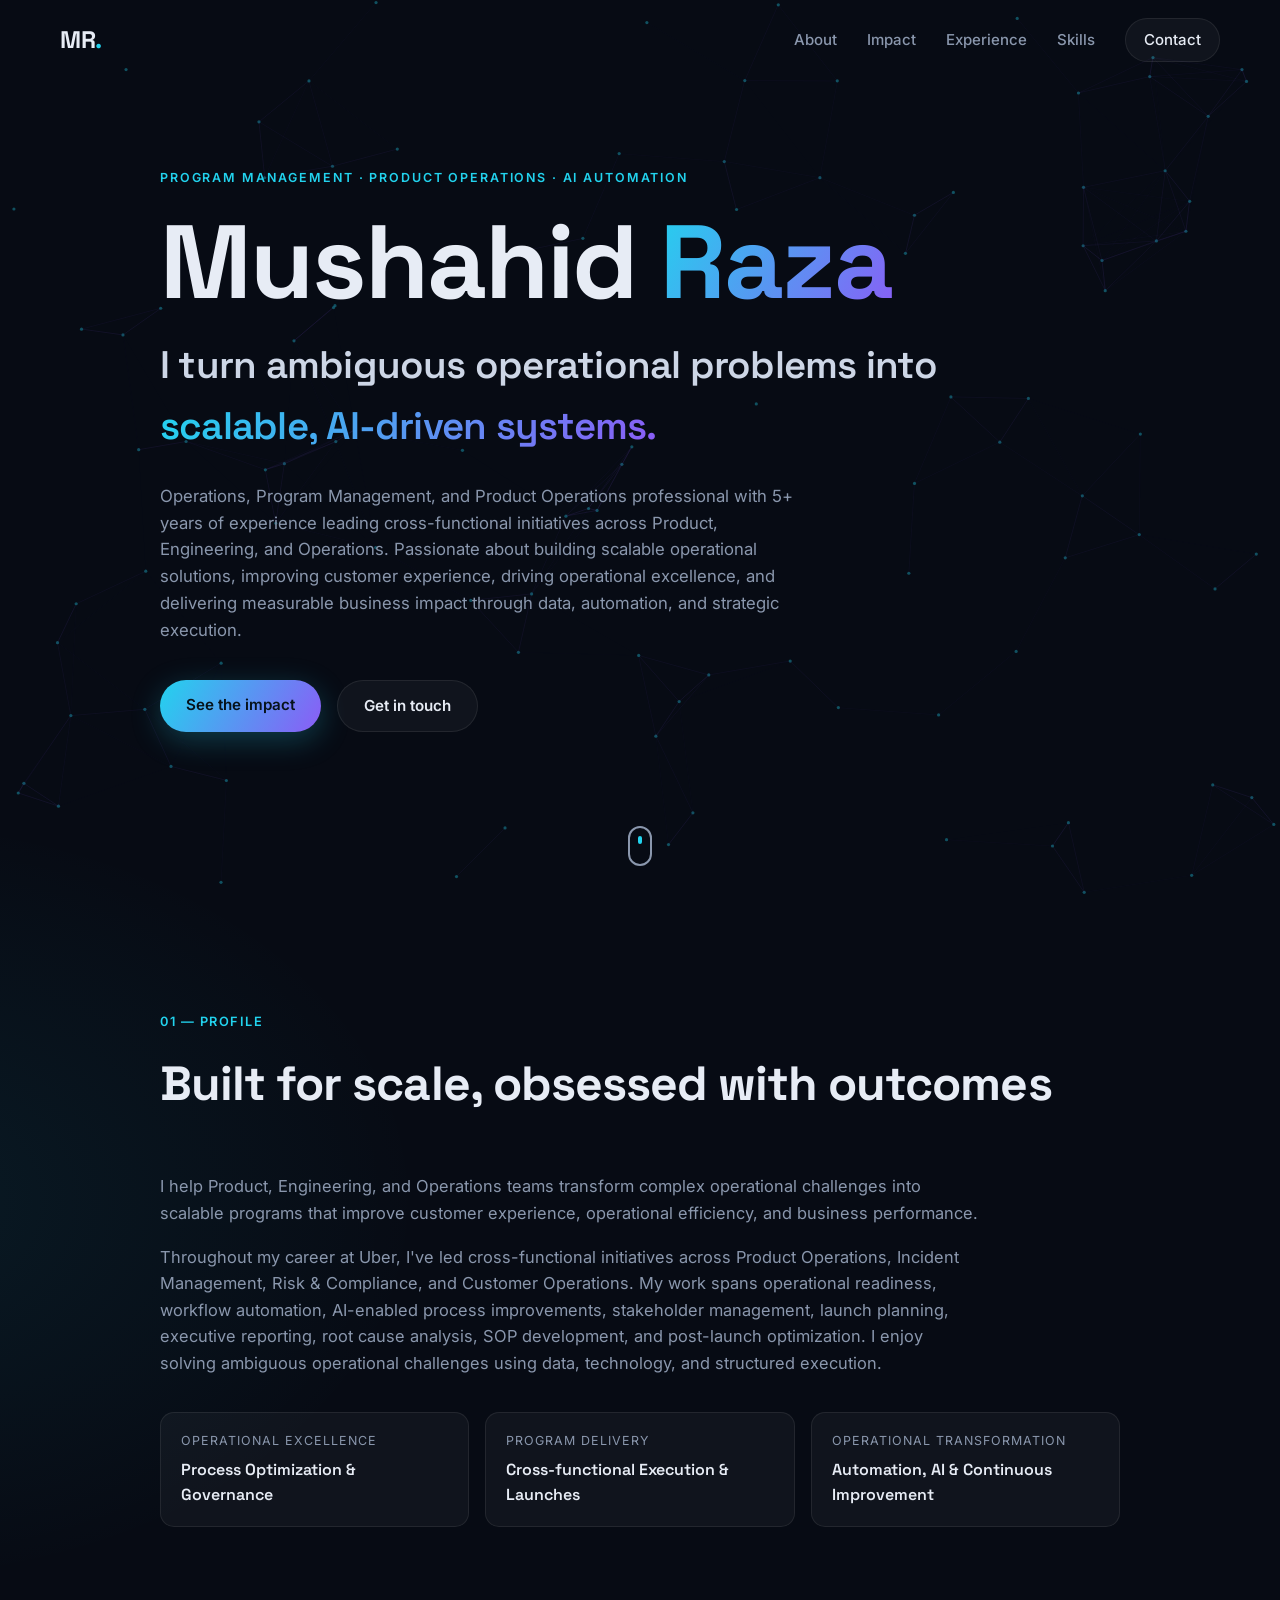
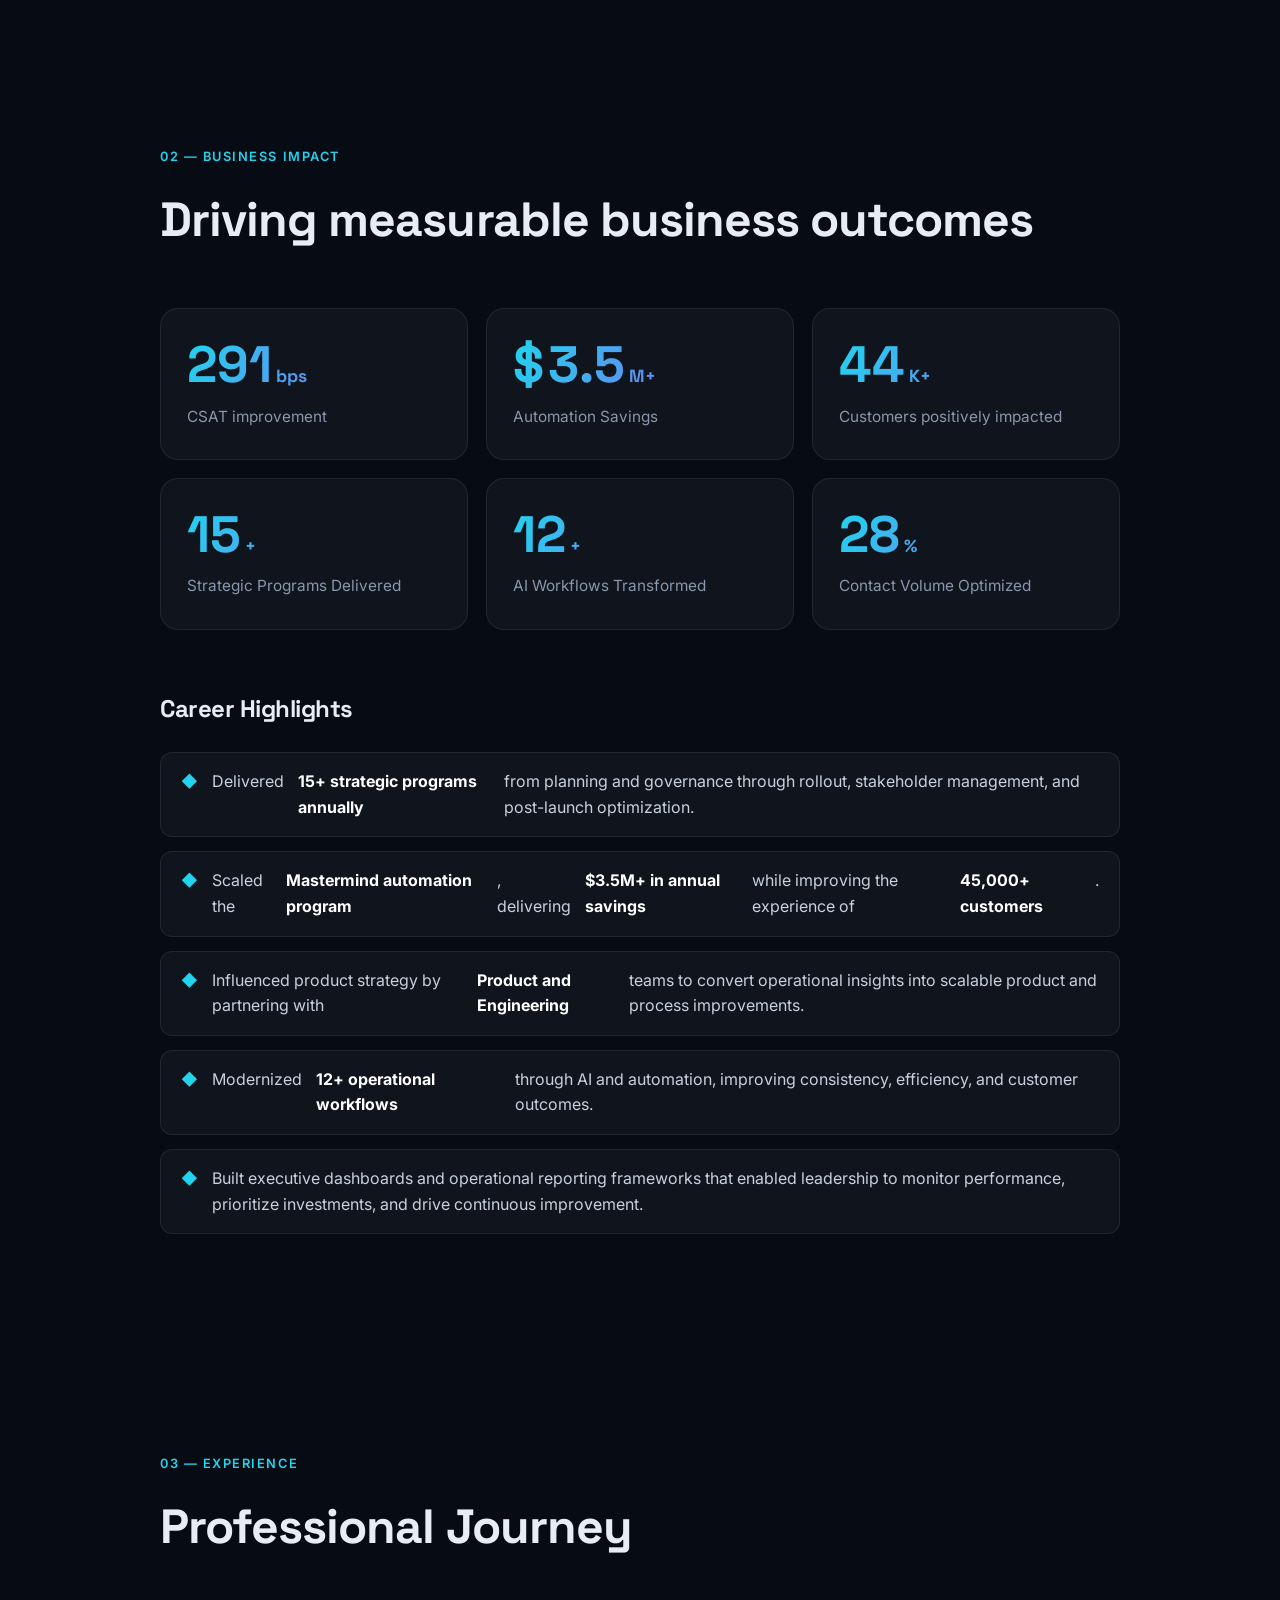
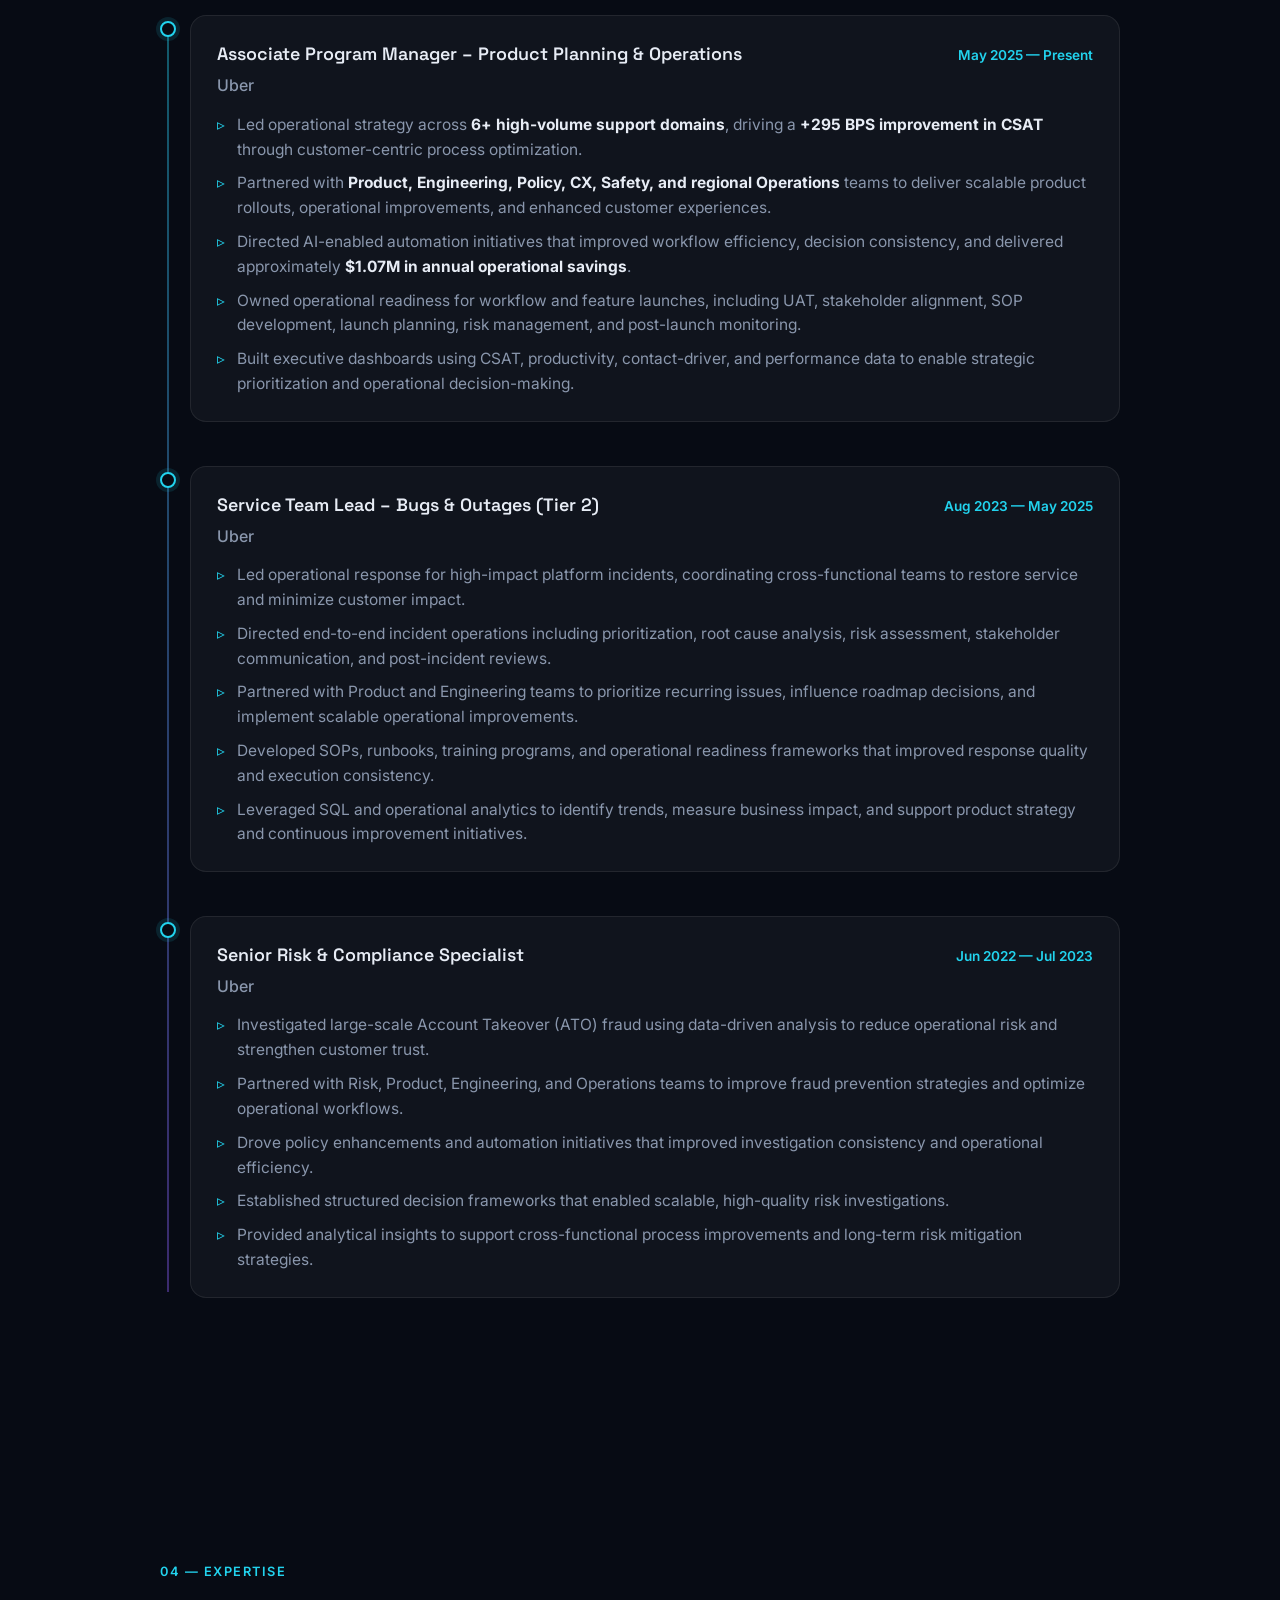
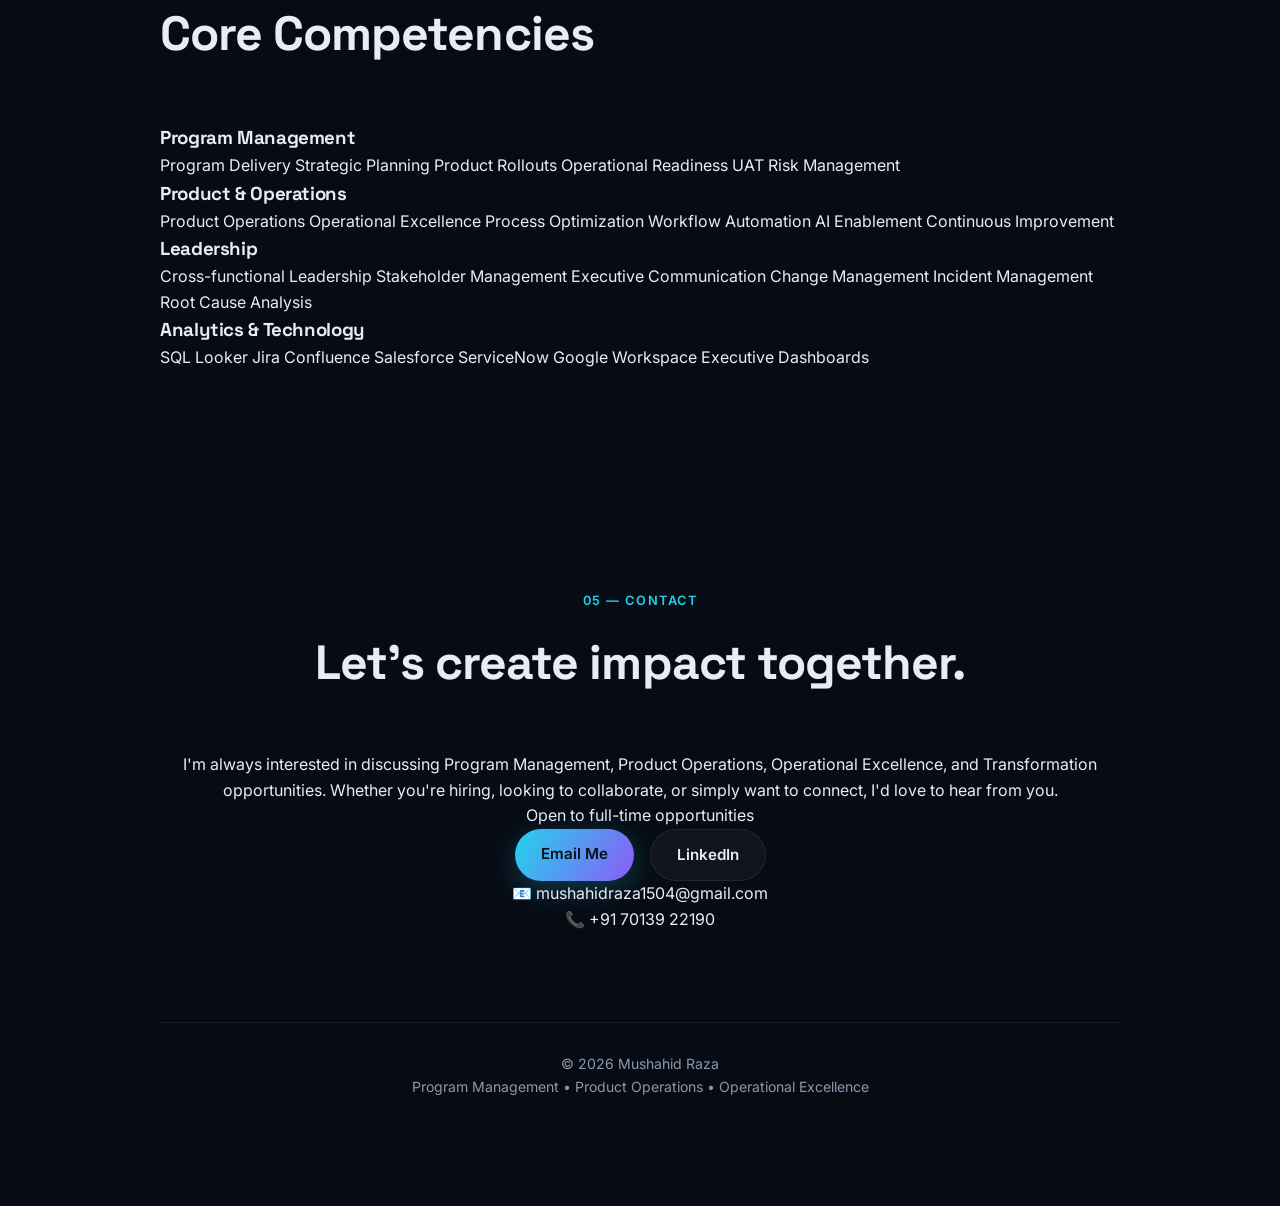
==== commit 71357c59: "Update index.html" ====
--- a/index.html
+++ b/index.html
@@ -3,8 +3,8 @@
 <head>
   <meta charset="UTF-8" />
   <meta name="viewport" content="width=device-width, initial-scale=1.0" />
-  <title>Mushahid Raza — Program & Product Operations Leader</title>
-  <meta name="description" content="Mushahid Raza — Program Management & Product Operations leader specializing in AI-driven automation, workflow scaling, and marketplace operations." />
+  <title>Mushahid Raza — Program Management | Product Operations </title>
+  <meta name="description" content="Operations, Program Management and Product Operations professional specializing in operational excellence, product rollouts, cross-functional leadership, automation and AI-enabled process improvement." />
   <meta name="author" content="Mushahid Raza" />
 
   <!-- Open Graph / social preview -->
@@ -48,10 +48,7 @@
         <span class="grad">scalable, AI-driven systems.</span>
       </h2>
       <p class="hero__desc reveal">
-        Program &amp; Product Operations leader with 6+ years driving cross-functional,
-        technology-enabled initiatives across fast-paced marketplace and mobility platforms —
-        architecting automation workflows and policy-execution frameworks that move CSAT,
-        cut manual effort, and unlock millions in savings.
+         Operations, Program Management, and Product Operations professional with 5+ years of experience leading cross-functional initiatives across Product, Engineering, and Operations. Passionate about building scalable operational solutions, improving customer experience, driving operational excellence, and delivering measurable business impact through data, automation, and strategic execution.
       </p>
       <div class="hero__actions reveal">
         <a href="#impact" class="btn btn--primary">See the impact</a>
@@ -71,23 +68,15 @@
     </div>
     <div class="about">
       <p class="about__lead reveal">
-        I sit at the intersection of <strong>operations, product, and engineering</strong> —
-        translating complex business policy into clean routing, decisioning, and automation logic
-        that runs reliably at scale.
+        I help Product, Engineering, and Operations teams transform complex operational challenges into scalable programs that improve customer experience, operational efficiency, and business performance.
       </p>
       <p class="reveal">
-        Over the last six years I've owned end-to-end programs across customer support, risk &amp;
-        compliance, and platform reliability — leading AI &amp; automation onboarding, standardizing
-        high-volume support journeys, and partnering with 10+ cross-functional teams to ship
-        measurable improvements. I'm equally comfortable writing SQL to find the root cause of a
-        recurring failure, mapping a policy journey into tooling requirements, or coordinating a
-        multi-team launch from readiness to post-launch tracking.
+        Throughout my career at Uber, I've led cross-functional initiatives across Product Operations, Incident Management, Risk & Compliance, and Customer Operations. My work spans operational readiness, workflow automation, AI-enabled process improvements, stakeholder management, launch planning, executive reporting, root cause analysis, SOP development, and post-launch optimization. I enjoy solving ambiguous operational challenges using data, technology, and structured execution.
       </p>
       <div class="about__facts">
-        <div class="fact reveal"><span class="fact__k">Based in</span><span class="fact__v">Hyderabad, India</span></div>
-        <div class="fact reveal"><span class="fact__k">Focus</span><span class="fact__v">AI Automation · Program Ops</span></div>
-        <div class="fact reveal"><span class="fact__k">Domain</span><span class="fact__v">Marketplace &amp; Mobility</span></div>
-        <div class="fact reveal"><span class="fact__k">Education</span><span class="fact__v">B.E. · CGPA 3.90</span></div>
+        <div class="fact reveal"> <span class="fact__k">Operational Excellence</span> <span class="fact__v">Process Optimization &amp; Governance</span> </div>        
+        <div class="fact reveal"> <span class="fact__k">Program Delivery</span> <span class="fact__v">Cross-functional Execution &amp; Launches</span> </div>
+        <div class="fact reveal"> <span class="fact__k">Operational Transformation</span> <span class="fact__v">Automation, AI &amp; Continuous Improvement</span> </div>
       </div>
     </div>
   </section>
@@ -95,44 +84,63 @@
   <!-- Impact / animated metrics -->
   <section class="section section--impact" id="impact">
     <div class="section__head reveal">
-      <span class="section__tag">02 — Impact</span>
-      <h2 class="section__title">Numbers that moved the business</h2>
+      <span class="section__tag">02 — Business Impact</span>
+      <h2 class="section__title">Driving measurable business outcomes</h2>
     </div>
     <div class="metrics">
       <div class="metric reveal">
-        <div class="metric__num"><span class="count" data-target="170" data-suffix=""></span><span class="metric__unit">bps</span></div>
-        <p class="metric__label">CSAT improvement driven across core support journeys</p>
-      </div>
-      <div class="metric reveal">
-        <div class="metric__num">$<span class="count" data-target="2.1" data-decimals="1"></span><span class="metric__unit">M+</span></div>
-        <p class="metric__label">Operational savings unlocked via rule-based automation</p>
-      </div>
-      <div class="metric reveal">
-        <div class="metric__num"><span class="count" data-target="28000"></span><span class="metric__unit">+</span></div>
-        <p class="metric__label">Earners impacted by automated policy execution at scale</p>
-      </div>
-      <div class="metric reveal">
-        <div class="metric__num"><span class="count" data-target="10" data-suffix=""></span><span class="metric__unit">+</span></div>
-        <p class="metric__label">Cross-functional teams aligned across product, eng &amp; ops</p>
-      </div>
-      <div class="metric reveal">
-        <div class="metric__num"><span class="count" data-target="8" data-suffix=""></span><span class="metric__unit">+</span></div>
-        <p class="metric__label">High-volume support categories standardized &amp; optimized</p>
-      </div>
-      <div class="metric reveal">
-        <div class="metric__num"><span class="count" data-target="6" data-suffix=""></span><span class="metric__unit">+ yrs</span></div>
-        <p class="metric__label">Driving technology-enabled operations programs</p>
+        <div class="metric__num"><span class="count" data-target="295" data-suffix=""></span><span class="metric__unit">bps</span></div>
+        <p class="metric__label">CSAT improvement</p>
+      </div>
+      <div class="metric reveal">
+        <div class="metric__num">$<span class="count" data-target="3.5" data-decimals="1"></span><span class="metric__unit">M+</span></div>
+        <p class="metric__label">Automation Savings</p>
+      </div>
+      <div class="metric reveal">
+        <div class="metric__num"><span class="count" data-target="45"></span><span class="metric__unit">K+</span></div>
+        <p class="metric__label">Customers positively impacted</p>
+      </div>
+      <div class="metric reveal">
+        <div class="metric__num"><span class="count" data-target="15" data-suffix=""></span><span class="metric__unit">+</span></div>
+        <p class="metric__label">Strategic Programs Delivered</p>
+      </div>
+      <div class="metric reveal">
+        <div class="metric__num"><span class="count" data-target="12" data-suffix=""></span><span class="metric__unit">+</span></div>
+        <p class="metric__label">AI Workflows Transformed</p>
+      </div>
+      <div class="metric reveal">
+        <div class="metric__num"><span class="count" data-target="28" data-suffix=""></span><span class="metric__unit">%</span></div>
+        <p class="metric__label">Contact Volume Optimized</p>
       </div>
     </div>
 
     <div class="highlights">
-      <h3 class="highlights__title reveal">Signature wins</h3>
+      <h3 class="highlights__title reveal">Career Highlights</h3>
       <ul class="highlights__list">
-        <li class="reveal"><span class="hl__mark">◆</span> Launched <strong>Mastermind</strong> rule-based automation at scale — impacting <strong>28,000+ earners</strong> and generating <strong>~$2.1M</strong> in savings through sharper policy execution.</li>
-        <li class="reveal"><span class="hl__mark">◆</span> Led <strong>AI &amp; automation onboarding</strong> across multiple support journeys, converting ambiguous policy logic into scalable automated workflows and lifting resolution consistency.</li>
-        <li class="reveal"><span class="hl__mark">◆</span> Built the <strong>T3 Effort Dashboard</strong> to track efficiency, workload trends, and performance metrics — enabling data-driven operational decisions.</li>
-        <li class="reveal"><span class="hl__mark">◆</span> Designed a <strong>real-time debugging system</strong> that accelerated detection, triage, and resolution — reducing downtime and improving platform reliability.</li>
-        <li class="reveal"><span class="hl__mark">◆</span> Standardized <strong>BPO runbooks &amp; SOPs</strong>, strengthening frontline quality control and slashing execution ambiguity.</li>
+        <li class="reveal">
+    <span class="hl__mark">◆</span>
+    Delivered <strong>15+ strategic programs annually</strong> from planning and governance through rollout, stakeholder management, and post-launch optimization.
+  </li>
+
+  <li class="reveal">
+    <span class="hl__mark">◆</span>
+    Scaled the <strong>Mastermind automation program</strong>, delivering <strong>$3.5M+ in annual savings</strong> while improving the experience of <strong>45,000+ customers</strong>.
+  </li>
+
+  <li class="reveal">
+    <span class="hl__mark">◆</span>
+    Influenced product strategy by partnering with <strong>Product and Engineering</strong> teams to convert operational insights into scalable product and process improvements.
+  </li>
+
+  <li class="reveal">
+    <span class="hl__mark">◆</span>
+    Modernized <strong>12+ operational workflows</strong> through AI and automation, improving consistency, efficiency, and customer outcomes.
+  </li>
+
+  <li class="reveal">
+    <span class="hl__mark">◆</span>
+    Built executive dashboards and operational reporting frameworks that enabled leadership to monitor performance, prioritize investments, and drive continuous improvement.
+  </li>
       </ul>
     </div>
   </section>
@@ -141,48 +149,76 @@
   <section class="section" id="experience">
     <div class="section__head reveal">
       <span class="section__tag">03 — Experience</span>
-      <h2 class="section__title">A track record at Uber</h2>
+      <h2 class="section__title">Professional Journey</h2>
     </div>
     <div class="timeline">
       <div class="tl__item reveal">
         <div class="tl__dot"></div>
         <div class="tl__body">
-          <div class="tl__meta"><span class="tl__role">Associate Program Manager — Product Planning &amp; Operations</span><span class="tl__date">May 2025 — Present</span></div>
-          <span class="tl__org">Uber</span>
-          <ul>
-            <li>Improved customer support flows across 4+ high-volume categories (payments, compensation, vehicle issues, account management), contributing to a <strong>+170 bps CSAT</strong> lift.</li>
-            <li>Led AI &amp; automation onboarding across support journeys, translating complex business policy into scalable automated workflows and reducing manual decision-making effort.</li>
-            <li>Mapped financial and user-facing policy journeys into structured tooling requirements — clean routing, decisioning, and agent-execution inputs that improved accuracy at scale.</li>
-            <li>Partnered with 5+ cross-functional teams to align stakeholders, manage dependencies, and drive timely execution of support-workflow improvements.</li>
-            <li>Contributed to contact-center modernization across phone, chat, and agent-portal channels — queue migration, chat enhancements, and portal optimizations.</li>
-          </ul>
+          <div class="tl__meta">
+      <span class="tl__role">Associate Program Manager – Product Planning &amp; Operations</span>
+      <span class="tl__date">May 2025 — Present</span>
+    </div>
+    <span class="tl__org">Uber</span>
+    <ul>
+      <li>Led operational strategy across <strong>6+ high-volume support domains</strong>, driving a <strong>+295 BPS improvement in CSAT</strong> through customer-centric process optimization.</li>
+
+      <li>Partnered with <strong>Product, Engineering, Policy, CX, Safety, and regional Operations</strong> teams to deliver scalable product rollouts, operational improvements, and enhanced customer experiences.</li>
+
+      <li>Directed AI-enabled automation initiatives that improved workflow efficiency, decision consistency, and delivered approximately <strong>$1.07M in annual operational savings</strong>.</li>
+
+      <li>Owned operational readiness for workflow and feature launches, including UAT, stakeholder alignment, SOP development, launch planning, risk management, and post-launch monitoring.</li>
+
+      <li>Built executive dashboards using CSAT, productivity, contact-driver, and performance data to enable strategic prioritization and operational decision-making.</li>
+    </ul>
         </div>
       </div>
 
       <div class="tl__item reveal">
         <div class="tl__dot"></div>
         <div class="tl__body">
-          <div class="tl__meta"><span class="tl__role">Service Team Analyst III — Bugs &amp; Outages (Tier 2)</span><span class="tl__date">Aug 2023 — May 2025</span></div>
-          <span class="tl__org">Uber</span>
-          <ul>
-            <li>Led resolution of high-impact platform incidents, collaborating with engineering &amp; product to restore system stability in critical scenarios.</li>
-            <li>Applied data analysis and SQL-based insights to surface recurring failure patterns and improve incident-response frameworks.</li>
-            <li>Built and optimized knowledge systems and SOPs, reducing resolution time and increasing team efficiency.</li>
-            <li>Acted as SME for outage management — training teams and improving incident readiness through structured frameworks.</li>
-          </ul>
+          <div class="tl__meta">
+      <span class="tl__role">Service Team Lead – Bugs &amp; Outages (Tier 2)</span>
+      <span class="tl__date">Aug 2023 — May 2025</span>
+    </div>
+
+    <span class="tl__org">Uber</span>
+
+    <ul>
+      <li>Led operational response for high-impact platform incidents, coordinating cross-functional teams to restore service and minimize customer impact.</li>
+
+      <li>Directed end-to-end incident operations including prioritization, root cause analysis, risk assessment, stakeholder communication, and post-incident reviews.</li>
+
+      <li>Partnered with Product and Engineering teams to prioritize recurring issues, influence roadmap decisions, and implement scalable operational improvements.</li>
+
+      <li>Developed SOPs, runbooks, training programs, and operational readiness frameworks that improved response quality and execution consistency.</li>
+
+      <li>Leveraged SQL and operational analytics to identify trends, measure business impact, and support product strategy and continuous improvement initiatives.</li>
+    </ul>
         </div>
       </div>
 
       <div class="tl__item reveal">
         <div class="tl__dot"></div>
         <div class="tl__body">
-          <div class="tl__meta"><span class="tl__role">Senior Risk &amp; Compliance Specialist</span><span class="tl__date">Jun 2022 — Jul 2023</span></div>
-          <span class="tl__org">Uber</span>
-          <ul>
-            <li>Investigated and mitigated large-scale fraud risks (ATO) using data-driven analysis to detect patterns and improve prevention systems.</li>
-            <li>Influenced policy and workflow enhancements that reduced fraud exposure and improved detection accuracy.</li>
-            <li>Partnered cross-functionally to optimize fraud-prevention processes through automation and structured decision logic.</li>
-          </ul>
+          <div class="tl__meta">
+      <span class="tl__role">Senior Risk &amp; Compliance Specialist</span>
+      <span class="tl__date">Jun 2022 — Jul 2023</span>
+    </div>
+
+    <span class="tl__org">Uber</span>
+
+    <ul>
+      <li>Investigated large-scale Account Takeover (ATO) fraud using data-driven analysis to reduce operational risk and strengthen customer trust.</li>
+
+      <li>Partnered with Risk, Product, Engineering, and Operations teams to improve fraud prevention strategies and optimize operational workflows.</li>
+
+      <li>Drove policy enhancements and automation initiatives that improved investigation consistency and operational efficiency.</li>
+
+      <li>Established structured decision frameworks that enabled scalable, high-quality risk investigations.</li>
+
+      <li>Provided analytical insights to support cross-functional process improvements and long-term risk mitigation strategies.</li>
+    </ul>
         </div>
       </div>
     </div>
@@ -190,54 +226,60 @@
 
   <!-- Skills -->
   <section class="section" id="skills">
-    <div class="section__head reveal">
-      <span class="section__tag">04 — Capabilities</span>
-      <h2 class="section__title">The toolkit</h2>
-    </div>
-    <div class="skills">
-      <div class="skillcard reveal">
-        <h3>Automation &amp; AI Systems</h3>
-        <div class="tags">
-          <span>Policy Authoring for Automated Decisioning</span>
-          <span>Workflow Automation</span>
-          <span>Lumen Hydrations &amp; Mapping</span>
-          <span>AI / Tech-Driven Support Optimization</span>
-        </div>
-      </div>
-      <div class="skillcard reveal">
-        <h3>Data &amp; Analytics</h3>
-        <div class="tags">
-          <span>SQL</span>
-          <span>Advanced Data Analysis</span>
-          <span>Root Cause Analysis</span>
-          <span>Metrics Definition (CSAT · Contact Rate · Resolution Time)</span>
-        </div>
-      </div>
-      <div class="skillcard reveal">
-        <h3>Product &amp; Program Operations</h3>
-        <div class="tags">
-          <span>End-to-End Program Ownership</span>
-          <span>Process Design &amp; Optimization</span>
-          <span>Experimentation &amp; UAT</span>
-          <span>Operational Scaling</span>
-        </div>
-      </div>
-      <div class="skillcard reveal">
-        <h3>Tools &amp; Systems</h3>
-        <div class="tags">
-          <span>Jira (Chat · Portal · USEP)</span>
-          <span>Lumen</span>
-          <span>Support Tooling Ecosystems</span>
-          <span>Data Tables (CO-Router · HBStore)</span>
-        </div>
-      </div>
-      <div class="skillcard reveal">
-        <h3>Stakeholder Management</h3>
-        <div class="tags">
-          <span>Cross-functional Collaboration</span>
-          <span>Stakeholder Alignment</span>
-          <span>Partner Communication</span>
-          <span>Problem Structuring</span>
+     <div class="section__head reveal">
+    <span class="section__tag">04 — Expertise</span>
+    <h2 class="section__title">Core Competencies</h2>
+  </div>
+
+  <div class="skills-grid">
+
+    <div class="skill-card reveal">
+      <h3>Program Management</h3>
+      <div class="skill-tags">
+        <span>Program Delivery</span>
+        <span>Strategic Planning</span>
+        <span>Product Rollouts</span>
+        <span>Operational Readiness</span>
+        <span>UAT</span>
+        <span>Risk Management</span>
+      </div>
+    </div>
+
+    <div class="skill-card reveal">
+      <h3>Product & Operations</h3>
+      <div class="skill-tags">
+        <span>Product Operations</span>
+        <span>Operational Excellence</span>
+        <span>Process Optimization</span>
+        <span>Workflow Automation</span>
+        <span>AI Enablement</span>
+        <span>Continuous Improvement</span>
+      </div>
+    </div>
+
+    <div class="skill-card reveal">
+      <h3>Leadership</h3>
+      <div class="skill-tags">
+        <span>Cross-functional Leadership</span>
+        <span>Stakeholder Management</span>
+        <span>Executive Communication</span>
+        <span>Change Management</span>
+        <span>Incident Management</span>
+        <span>Root Cause Analysis</span>
+      </div>
+    </div>
+
+    <div class="skill-card reveal">
+      <h3>Analytics & Technology</h3>
+      <div class="skill-tags">
+        <span>SQL</span>
+        <span>Looker</span>
+        <span>Jira</span>
+        <span>Confluence</span>
+        <span>Salesforce</span>
+        <span>ServiceNow</span>
+        <span>Google Workspace</span>
+        <span>Executive Dashboards</span>
         </div>
       </div>
     </div>
@@ -245,18 +287,42 @@
 
   <!-- Contact -->
   <section class="section section--contact" id="contact">
-    <div class="contact">
-      <span class="section__tag reveal">05 — Contact</span>
-      <h2 class="contact__title reveal">Let's build something that scales.</h2>
-      <p class="contact__desc reveal">Open to conversations about program management, product operations, and AI-driven automation roles.</p>
-      <div class="contact__links reveal">
-        <a href="mailto:mushahid@uber.com" class="btn btn--primary">mushahid@uber.com</a>
-        <a href="tel:+917013922190" class="btn btn--ghost">+91 70139 22190</a>
-      </div>
-    </div>
-    <footer class="footer">
-      <p>© <span id="year"></span> Mushahid Raza · Hyderabad, India</p>
-      <p class="footer__note">Designed &amp; built as a single-page static site · Hosted on GitHub Pages</p>
+    <div class="section__head reveal">
+    <span class="section__tag">05 — Contact</span>
+    <h2 class="section__title">Let's create impact together.</h2>
+</div>
+
+<p class="contact__lead reveal">
+I'm always interested in discussing Program Management, Product Operations,
+Operational Excellence, and Transformation opportunities. Whether you're hiring,
+looking to collaborate, or simply want to connect, I'd love to hear from you.
+</p>
+
+<div class="availability reveal">
+    <span class="status"></span>
+    Open to full-time opportunities
+</div>
+
+<div class="contact__links reveal">
+    <a href="mailto:mushahidraza1504@gmail.com" class="btn btn--primary">
+        Email Me
+    </a>
+
+    <a href="https://www.linkedin.com/in/mushahid-raza-3a4a57160/"
+       target="_blank"
+       class="btn btn--ghost">
+        LinkedIn
+    </a>
+</div>
+
+<div class="contact__details reveal">
+    <p>📧 mushahidraza1504@gmail.com</p>
+    <p>📞 +91 70139 22190</p>
+</div>
+
+<footer class="footer">
+    <p>© <span id="year"></span> Mushahid Raza</p>
+    <p>Program Management • Product Operations • Operational Excellence</p>
     </footer>
   </section>
 
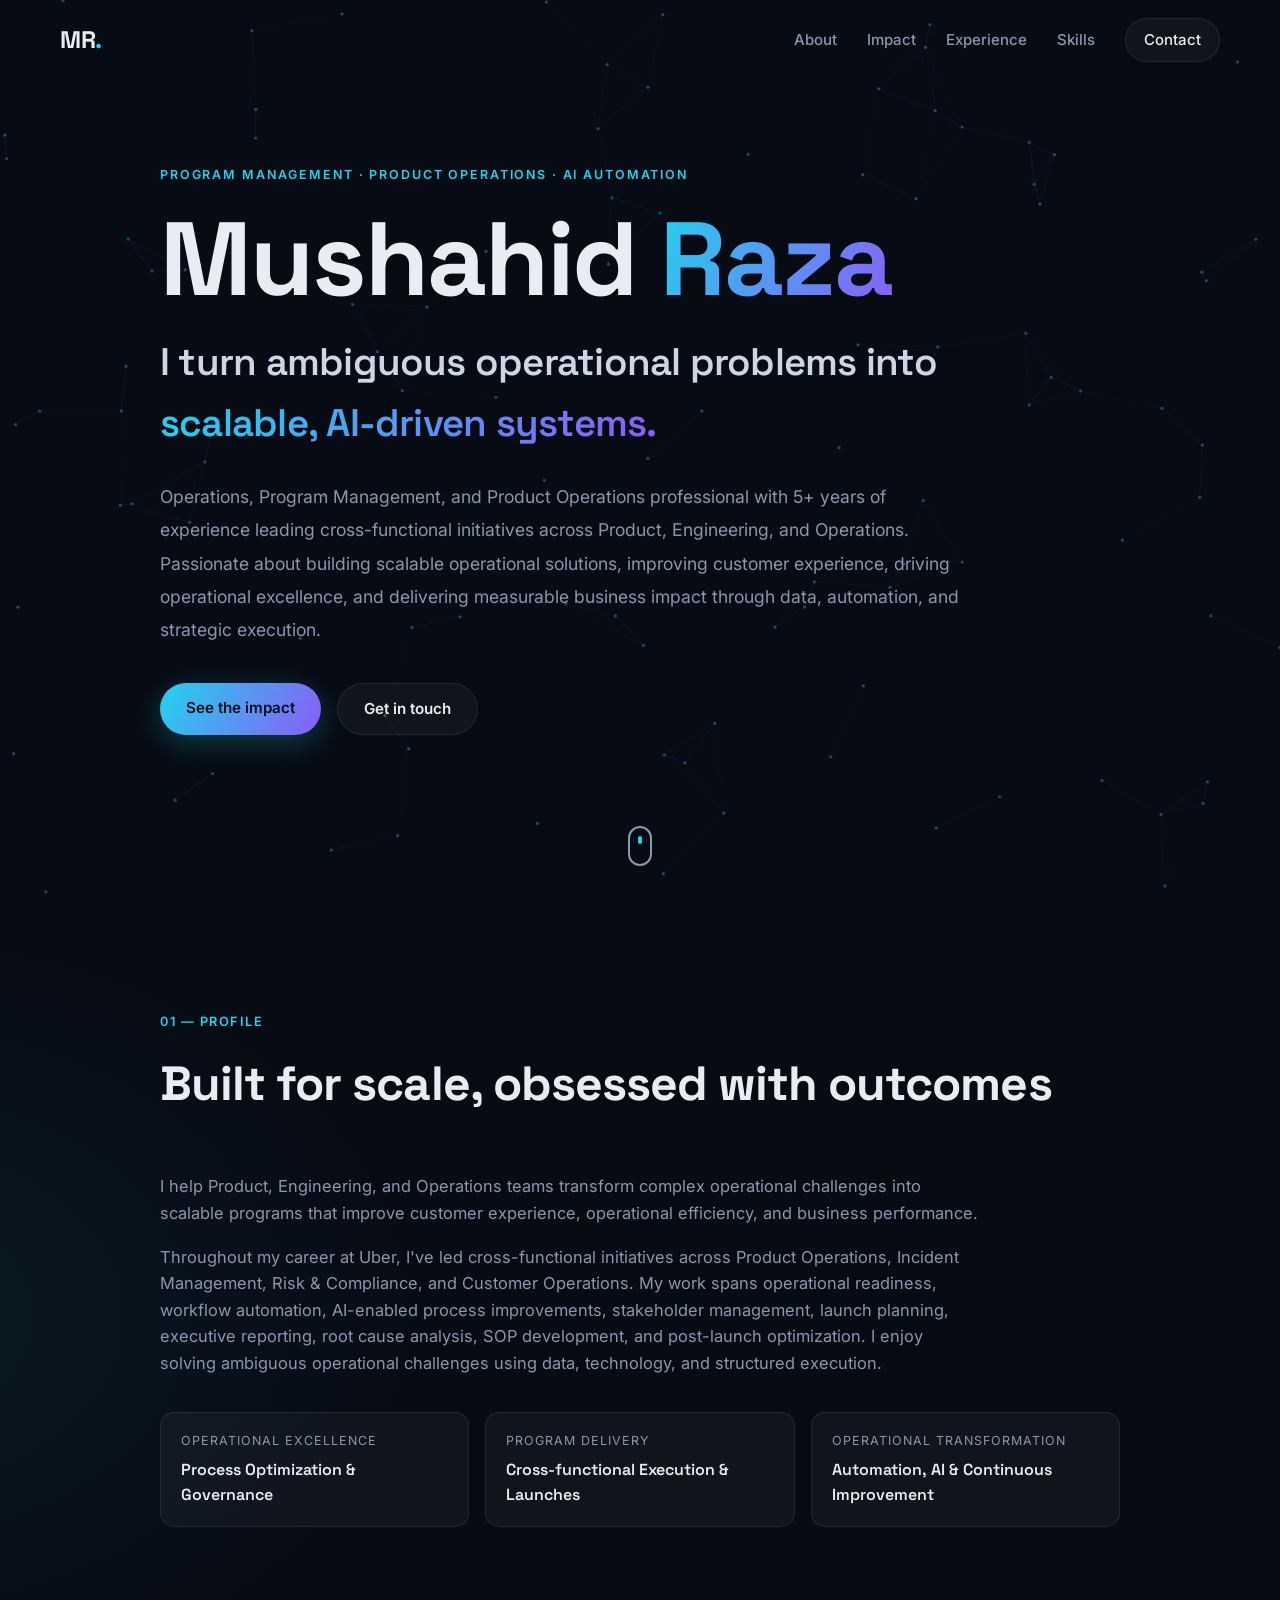
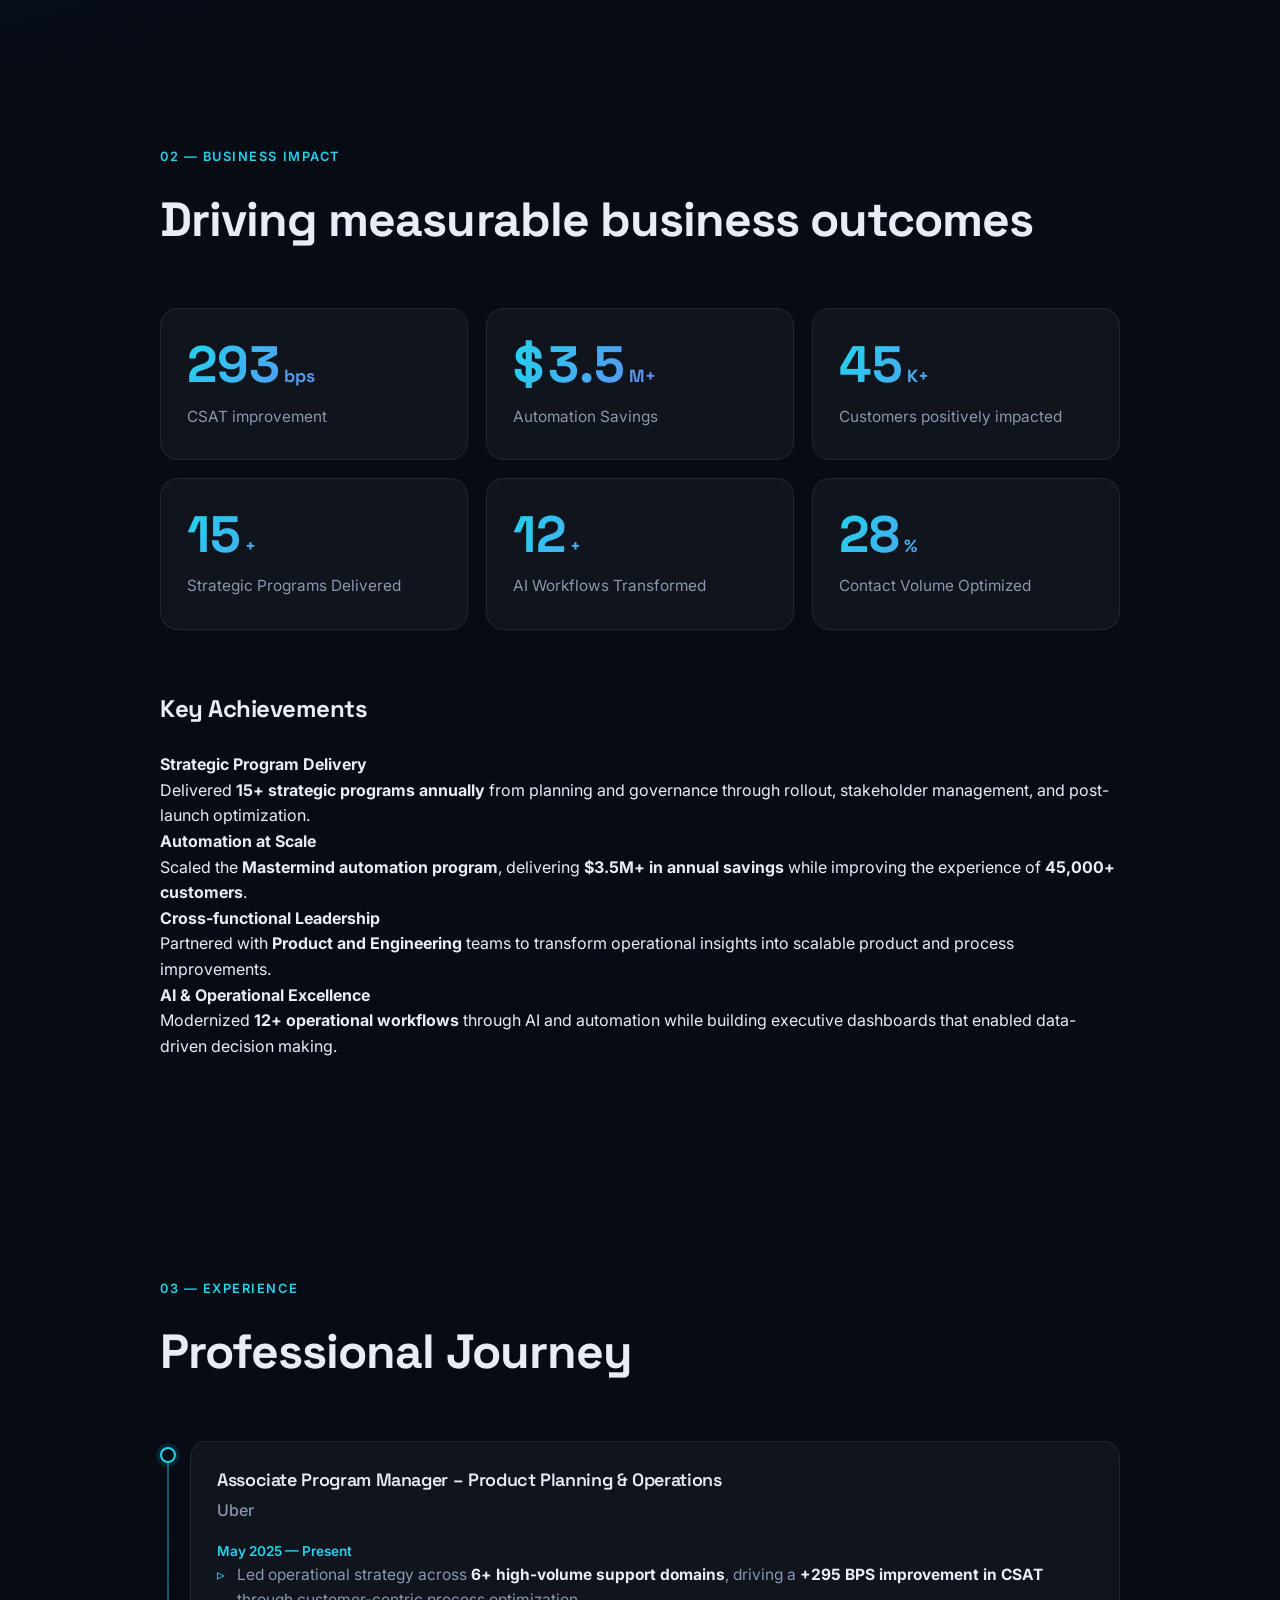
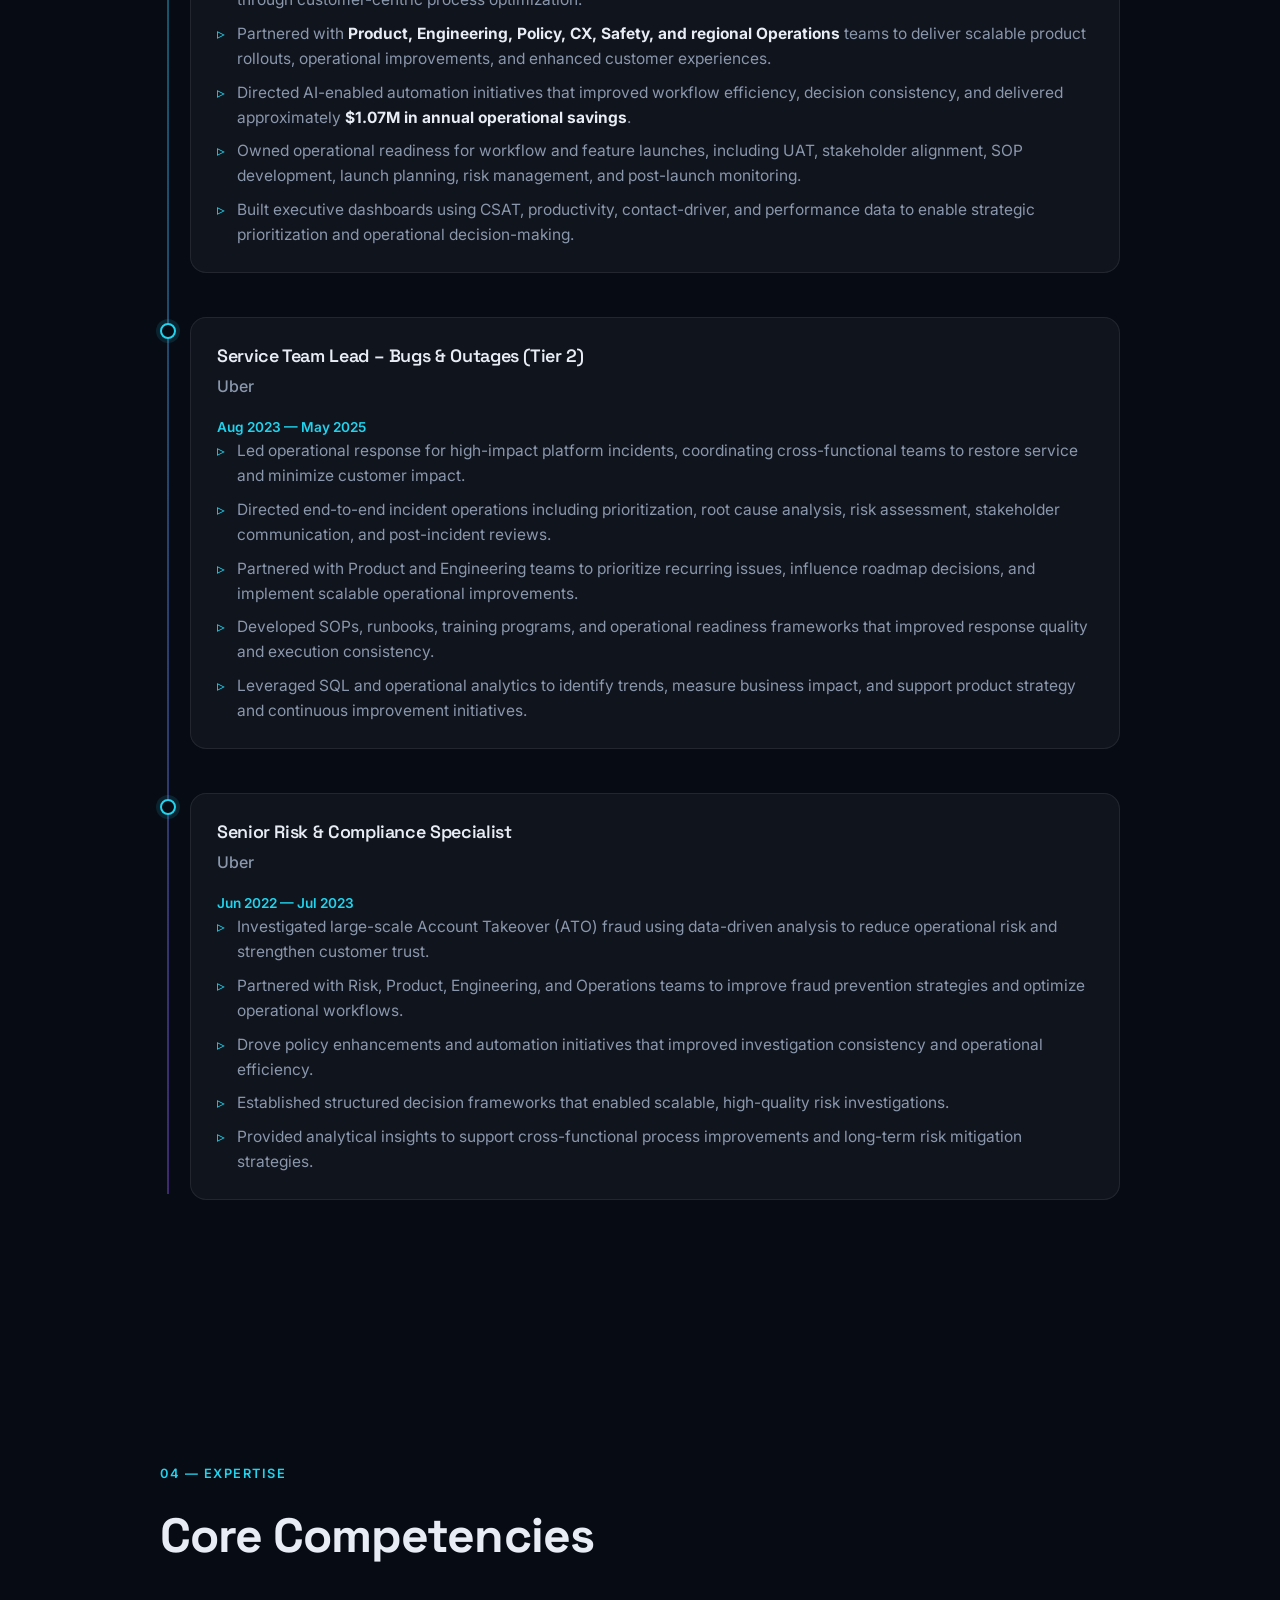
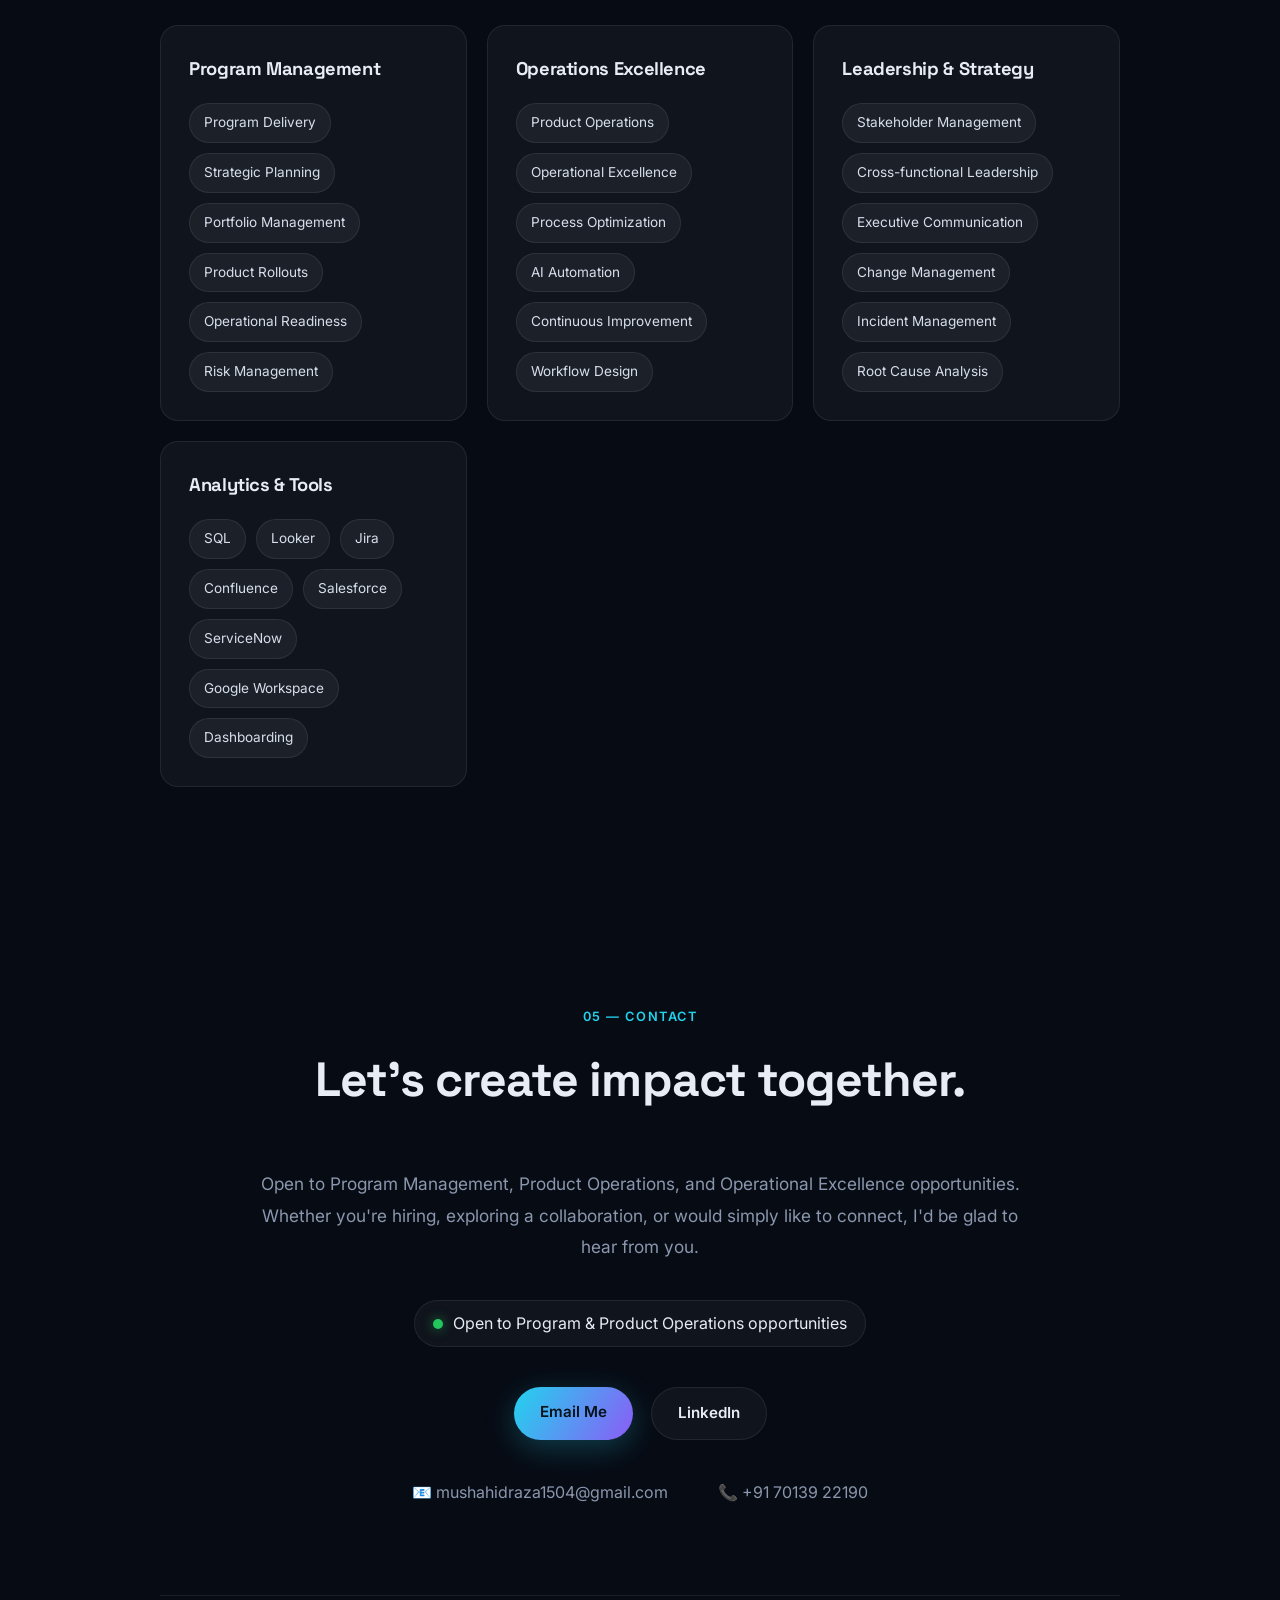
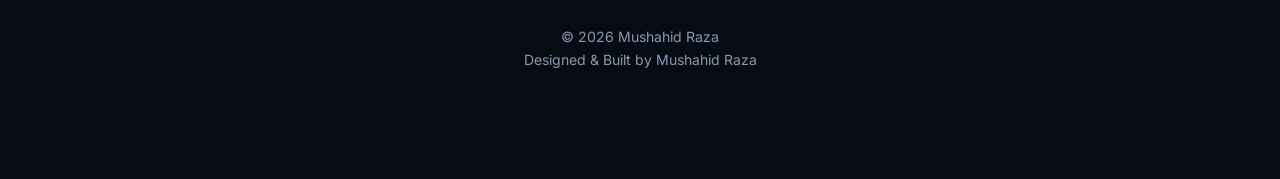
==== commit f859dcdc: "Update index.html" ====
--- a/index.html
+++ b/index.html
@@ -115,34 +115,43 @@
     </div>
 
     <div class="highlights">
-      <h3 class="highlights__title reveal">Career Highlights</h3>
-      <ul class="highlights__list">
-        <li class="reveal">
-    <span class="hl__mark">◆</span>
-    Delivered <strong>15+ strategic programs annually</strong> from planning and governance through rollout, stakeholder management, and post-launch optimization.
-  </li>
-
-  <li class="reveal">
-    <span class="hl__mark">◆</span>
-    Scaled the <strong>Mastermind automation program</strong>, delivering <strong>$3.5M+ in annual savings</strong> while improving the experience of <strong>45,000+ customers</strong>.
-  </li>
-
-  <li class="reveal">
-    <span class="hl__mark">◆</span>
-    Influenced product strategy by partnering with <strong>Product and Engineering</strong> teams to convert operational insights into scalable product and process improvements.
-  </li>
-
-  <li class="reveal">
-    <span class="hl__mark">◆</span>
-    Modernized <strong>12+ operational workflows</strong> through AI and automation, improving consistency, efficiency, and customer outcomes.
-  </li>
-
-  <li class="reveal">
-    <span class="hl__mark">◆</span>
-    Built executive dashboards and operational reporting frameworks that enabled leadership to monitor performance, prioritize investments, and drive continuous improvement.
-  </li>
-      </ul>
-    </div>
+      <h3 class="highlights__title reveal">Key Achievements</h3>
+
+<div class="highlights-grid">
+
+  <article class="highlight-card reveal">
+    <div class="highlight-icon"></div>
+    <h4>Strategic Program Delivery</h4>
+    <p>
+      Delivered <strong>15+ strategic programs annually</strong> from planning and governance through rollout, stakeholder management, and post-launch optimization.
+    </p>
+  </article>
+
+  <article class="highlight-card reveal">
+    <div class="highlight-icon"></div>
+    <h4>Automation at Scale</h4>
+    <p>
+      Scaled the <strong>Mastermind automation program</strong>, delivering <strong>$3.5M+ in annual savings</strong> while improving the experience of <strong>45,000+ customers</strong>.
+    </p>
+  </article>
+
+  <article class="highlight-card reveal">
+    <div class="highlight-icon"></div>
+    <h4>Cross-functional Leadership</h4>
+    <p>
+      Partnered with <strong>Product and Engineering</strong> teams to transform operational insights into scalable product and process improvements.
+    </p>
+  </article>
+
+  <article class="highlight-card reveal">
+    <div class="highlight-icon"></div>
+    <h4>AI & Operational Excellence</h4>
+    <p>
+      Modernized <strong>12+ operational workflows</strong> through AI and automation while building executive dashboards that enabled data-driven decision making.
+    </p>
+  </article>
+
+</div>
   </section>
 
   <!-- Experience timeline -->
@@ -155,12 +164,16 @@
       <div class="tl__item reveal">
         <div class="tl__dot"></div>
         <div class="tl__body">
-          <div class="tl__meta">
-      <span class="tl__role">Associate Program Manager – Product Planning &amp; Operations</span>
-      <span class="tl__date">May 2025 — Present</span>
-    </div>
-    <span class="tl__org">Uber</span>
-    <ul>
+         <div class="tl__header">
+  <div>
+    <h3 class="tl__role">Associate Program Manager – Product Planning &amp; Operations</h3>
+    <p class="tl__org">Uber</p>
+  </div>
+
+  <span class="tl__date">May 2025 — Present</span>
+</div>
+
+<ul>
       <li>Led operational strategy across <strong>6+ high-volume support domains</strong>, driving a <strong>+295 BPS improvement in CSAT</strong> through customer-centric process optimization.</li>
 
       <li>Partnered with <strong>Product, Engineering, Policy, CX, Safety, and regional Operations</strong> teams to deliver scalable product rollouts, operational improvements, and enhanced customer experiences.</li>
@@ -177,14 +190,16 @@
       <div class="tl__item reveal">
         <div class="tl__dot"></div>
         <div class="tl__body">
-          <div class="tl__meta">
-      <span class="tl__role">Service Team Lead – Bugs &amp; Outages (Tier 2)</span>
-      <span class="tl__date">Aug 2023 — May 2025</span>
-    </div>
-
-    <span class="tl__org">Uber</span>
-
-    <ul>
+         <div class="tl__header">
+  <div>
+    <h3 class="tl__role">Service Team Lead – Bugs &amp; Outages (Tier 2)</h3>
+    <p class="tl__org">Uber</p>
+  </div>
+
+  <span class="tl__date">Aug 2023 — May 2025</span>
+</div>
+
+<ul>
       <li>Led operational response for high-impact platform incidents, coordinating cross-functional teams to restore service and minimize customer impact.</li>
 
       <li>Directed end-to-end incident operations including prioritization, root cause analysis, risk assessment, stakeholder communication, and post-incident reviews.</li>
@@ -201,14 +216,16 @@
       <div class="tl__item reveal">
         <div class="tl__dot"></div>
         <div class="tl__body">
-          <div class="tl__meta">
-      <span class="tl__role">Senior Risk &amp; Compliance Specialist</span>
-      <span class="tl__date">Jun 2022 — Jul 2023</span>
-    </div>
-
-    <span class="tl__org">Uber</span>
-
-    <ul>
+         <div class="tl__header">
+  <div>
+    <h3 class="tl__role">Senior Risk &amp; Compliance Specialist</h3>
+    <p class="tl__org">Uber</p>
+  </div>
+
+  <span class="tl__date">Jun 2022 — Jul 2023</span>
+</div>
+
+<ul>
       <li>Investigated large-scale Account Takeover (ATO) fraud using data-driven analysis to reduce operational risk and strengthen customer trust.</li>
 
       <li>Partnered with Risk, Product, Engineering, and Operations teams to improve fraud prevention strategies and optimize operational workflows.</li>
@@ -236,51 +253,52 @@
     <div class="skill-card reveal">
       <h3>Program Management</h3>
       <div class="skill-tags">
-        <span>Program Delivery</span>
-        <span>Strategic Planning</span>
-        <span>Product Rollouts</span>
-        <span>Operational Readiness</span>
-        <span>UAT</span>
-        <span>Risk Management</span>
-      </div>
+  <span>Program Delivery</span>
+  <span>Strategic Planning</span>
+  <span>Portfolio Management</span>
+  <span>Product Rollouts</span>
+  <span>Operational Readiness</span>
+  <span>Risk Management</span>
+</div>
     </div>
 
     <div class="skill-card reveal">
-      <h3>Product & Operations</h3>
+      <h3>Operations Excellence</h3>
       <div class="skill-tags">
-        <span>Product Operations</span>
-        <span>Operational Excellence</span>
-        <span>Process Optimization</span>
-        <span>Workflow Automation</span>
-        <span>AI Enablement</span>
-        <span>Continuous Improvement</span>
-      </div>
+  <span>Product Operations</span>
+  <span>Operational Excellence</span>
+  <span>Process Optimization</span>
+  <span>AI Automation</span>
+  <span>Continuous Improvement</span>
+  <span>Workflow Design</span>
+</div>
     </div>
 
     <div class="skill-card reveal">
-      <h3>Leadership</h3>
+      <h3>Leadership & Strategy</h3>
       <div class="skill-tags">
-        <span>Cross-functional Leadership</span>
-        <span>Stakeholder Management</span>
-        <span>Executive Communication</span>
-        <span>Change Management</span>
-        <span>Incident Management</span>
-        <span>Root Cause Analysis</span>
-      </div>
+  <span>Stakeholder Management</span>
+  <span>Cross-functional Leadership</span>
+  <span>Executive Communication</span>
+  <span>Change Management</span>
+  <span>Incident Management</span>
+  <span>Root Cause Analysis</span>
+</div>
     </div>
 
     <div class="skill-card reveal">
-      <h3>Analytics & Technology</h3>
+      <h3>Analytics & Tools</h3>
       <div class="skill-tags">
-        <span>SQL</span>
-        <span>Looker</span>
-        <span>Jira</span>
-        <span>Confluence</span>
-        <span>Salesforce</span>
-        <span>ServiceNow</span>
-        <span>Google Workspace</span>
-        <span>Executive Dashboards</span>
-        </div>
+        <div class="skill-tags">
+  <span>SQL</span>
+  <span>Looker</span>
+  <span>Jira</span>
+  <span>Confluence</span>
+  <span>Salesforce</span>
+  <span>ServiceNow</span>
+  <span>Google Workspace</span>
+  <span>Dashboarding</span>
+</div>
       </div>
     </div>
   </section>
@@ -293,14 +311,12 @@
 </div>
 
 <p class="contact__lead reveal">
-I'm always interested in discussing Program Management, Product Operations,
-Operational Excellence, and Transformation opportunities. Whether you're hiring,
-looking to collaborate, or simply want to connect, I'd love to hear from you.
+Open to Program Management, Product Operations, and Operational Excellence opportunities. Whether you're hiring, exploring a collaboration, or would simply like to connect, I'd be glad to hear from you.
 </p>
 
 <div class="availability reveal">
     <span class="status"></span>
-    Open to full-time opportunities
+    Open to Program & Product Operations opportunities
 </div>
 
 <div class="contact__links reveal">
@@ -322,7 +338,7 @@
 
 <footer class="footer">
     <p>© <span id="year"></span> Mushahid Raza</p>
-    <p>Program Management • Product Operations • Operational Excellence</p>
+    <p>Designed & Built by Mushahid Raza</p>
     </footer>
   </section>
 
--- a/style.css
+++ b/style.css
@@ -113,7 +113,7 @@
 .hero__eyebrow { color: var(--cyan); font-weight: 600; letter-spacing: 0.15em; text-transform: uppercase; font-size: 0.78rem; margin-bottom: 22px; }
 .hero__title { font-size: clamp(3rem, 9vw, 6.5rem); font-weight: 700; line-height: 1; margin-bottom: 20px; }
 .hero__subtitle { font-size: clamp(1.4rem, 3.6vw, 2.4rem); font-weight: 600; max-width: 780px; margin-bottom: 26px; color: #cdd6e6; }
-.hero__desc { color: var(--muted); max-width: 640px; font-size: 1.05rem; margin-bottom: 36px; }
+.hero__desc { color: var(--muted); max-width: 820px; font-size: 1.1rem; line-height: 1.9; margin-bottom: 36px; }
 .hero__actions { display: flex; gap: 16px; flex-wrap: wrap; }
 .hero__scroll { position: absolute; bottom: 34px; left: 50%; transform: translateX(-50%); }
 .mouse { display: block; width: 24px; height: 40px; border: 2px solid var(--muted); border-radius: 14px; position: relative; }
@@ -177,21 +177,95 @@
 .tl__body li::before { content: "▹"; position: absolute; left: 0; color: var(--cyan); }
 .tl__body strong { color: var(--text); }
 
-/* ---------- Skills ---------- */
-.skills { display: grid; grid-template-columns: repeat(auto-fit, minmax(280px, 1fr)); gap: 18px; }
-.skillcard { background: var(--panel); border: 1px solid var(--panel-brd); border-radius: 16px; padding: 24px; transition: border-color 0.3s, transform 0.3s var(--ease); }
-.skillcard:hover { border-color: rgba(34,211,238,0.4); transform: translateY(-4px); }
-.skillcard h3 { font-size: 1.12rem; margin-bottom: 16px; }
-.tags { display: flex; flex-wrap: wrap; gap: 8px; }
-.tags span { font-size: 0.83rem; color: #cbd5e6; background: rgba(255,255,255,0.05); border: 1px solid var(--panel-brd); border-radius: 100px; padding: 6px 12px; }
+/* ---------- Expertise ---------- */
+
+.skills-grid{
+    display:grid;
+    grid-template-columns:repeat(auto-fit,minmax(260px,1fr));
+    gap:20px;
+}
+
+.skill-card{
+    background:var(--panel);
+    border:1px solid var(--panel-brd);
+    border-radius:18px;
+    padding:28px;
+    transition:transform .3s var(--ease),
+               border-color .3s;
+}
+
+.skill-card:hover{
+    transform:translateY(-6px);
+    border-color:rgba(34,211,238,.35);
+}
+
+.skill-card h3{
+    margin-bottom:20px;
+    font-size:1.15rem;
+}
+
+.skill-tags{
+    display:flex;
+    flex-wrap:wrap;
+    gap:10px;
+}
+
+.skill-tags span{
+    padding:8px 14px;
+    border-radius:999px;
+    background:rgba(255,255,255,.05);
+    border:1px solid var(--panel-brd);
+    color:#d7dfec;
+    font-size:.85rem;
+}
 
 /* ---------- Contact ---------- */
-.section--contact { text-align: center; }
-.contact { max-width: 720px; margin: 0 auto; }
-.contact__title { font-size: clamp(2rem, 5vw, 3.2rem); font-weight: 700; margin: 14px 0 18px; }
-.contact__desc { color: var(--muted); margin-bottom: 32px; font-size: 1.08rem; }
-.contact__links { display: flex; gap: 16px; justify-content: center; flex-wrap: wrap; }
-
+.section--contact{
+    text-align:center;
+}
+
+.contact__lead{
+    max-width:760px;
+    margin:30px auto;
+    color:var(--muted);
+    font-size:1.08rem;
+    line-height:1.8;
+}
+
+.availability{
+    display:inline-flex;
+    align-items:center;
+    gap:10px;
+    margin:8px 0 40px;
+    padding:10px 18px;
+    border-radius:999px;
+    background:var(--panel);
+    border:1px solid var(--panel-brd);
+}
+
+.status{
+    width:10px;
+    height:10px;
+    border-radius:50%;
+    background:#22c55e;
+    box-shadow:0 0 12px rgba(34,197,94,.6);
+}
+
+.contact__links{
+    display:flex;
+    justify-content:center;
+    gap:18px;
+    flex-wrap:wrap;
+    margin-bottom:40px;
+}
+
+.contact__details{
+    display:flex;
+    justify-content:center;
+    gap:50px;
+    flex-wrap:wrap;
+    color:var(--muted);
+}
 .footer { text-align: center; margin-top: 90px; padding-top: 30px; border-top: 1px solid var(--panel-brd); color: var(--muted); font-size: 0.88rem; }
 .footer__note { margin-top: 6px; opacity: 0.7; }
 
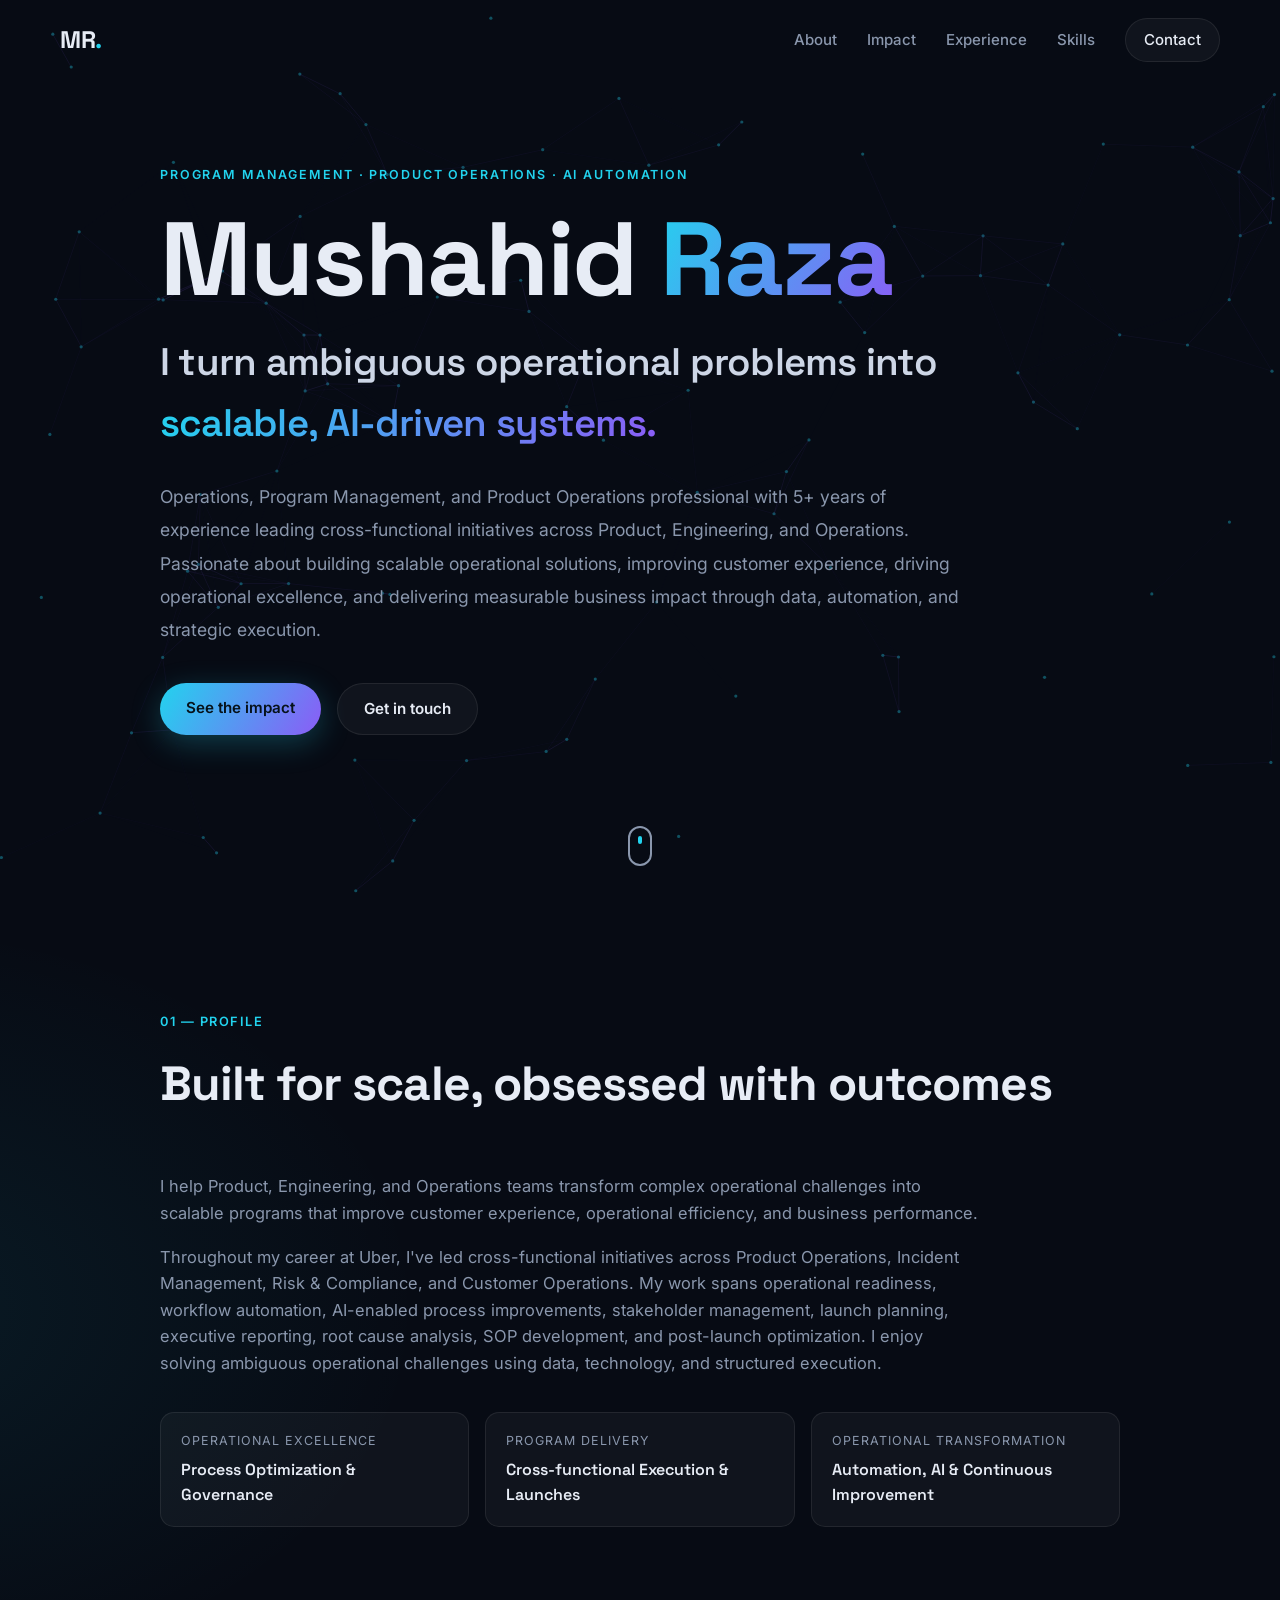
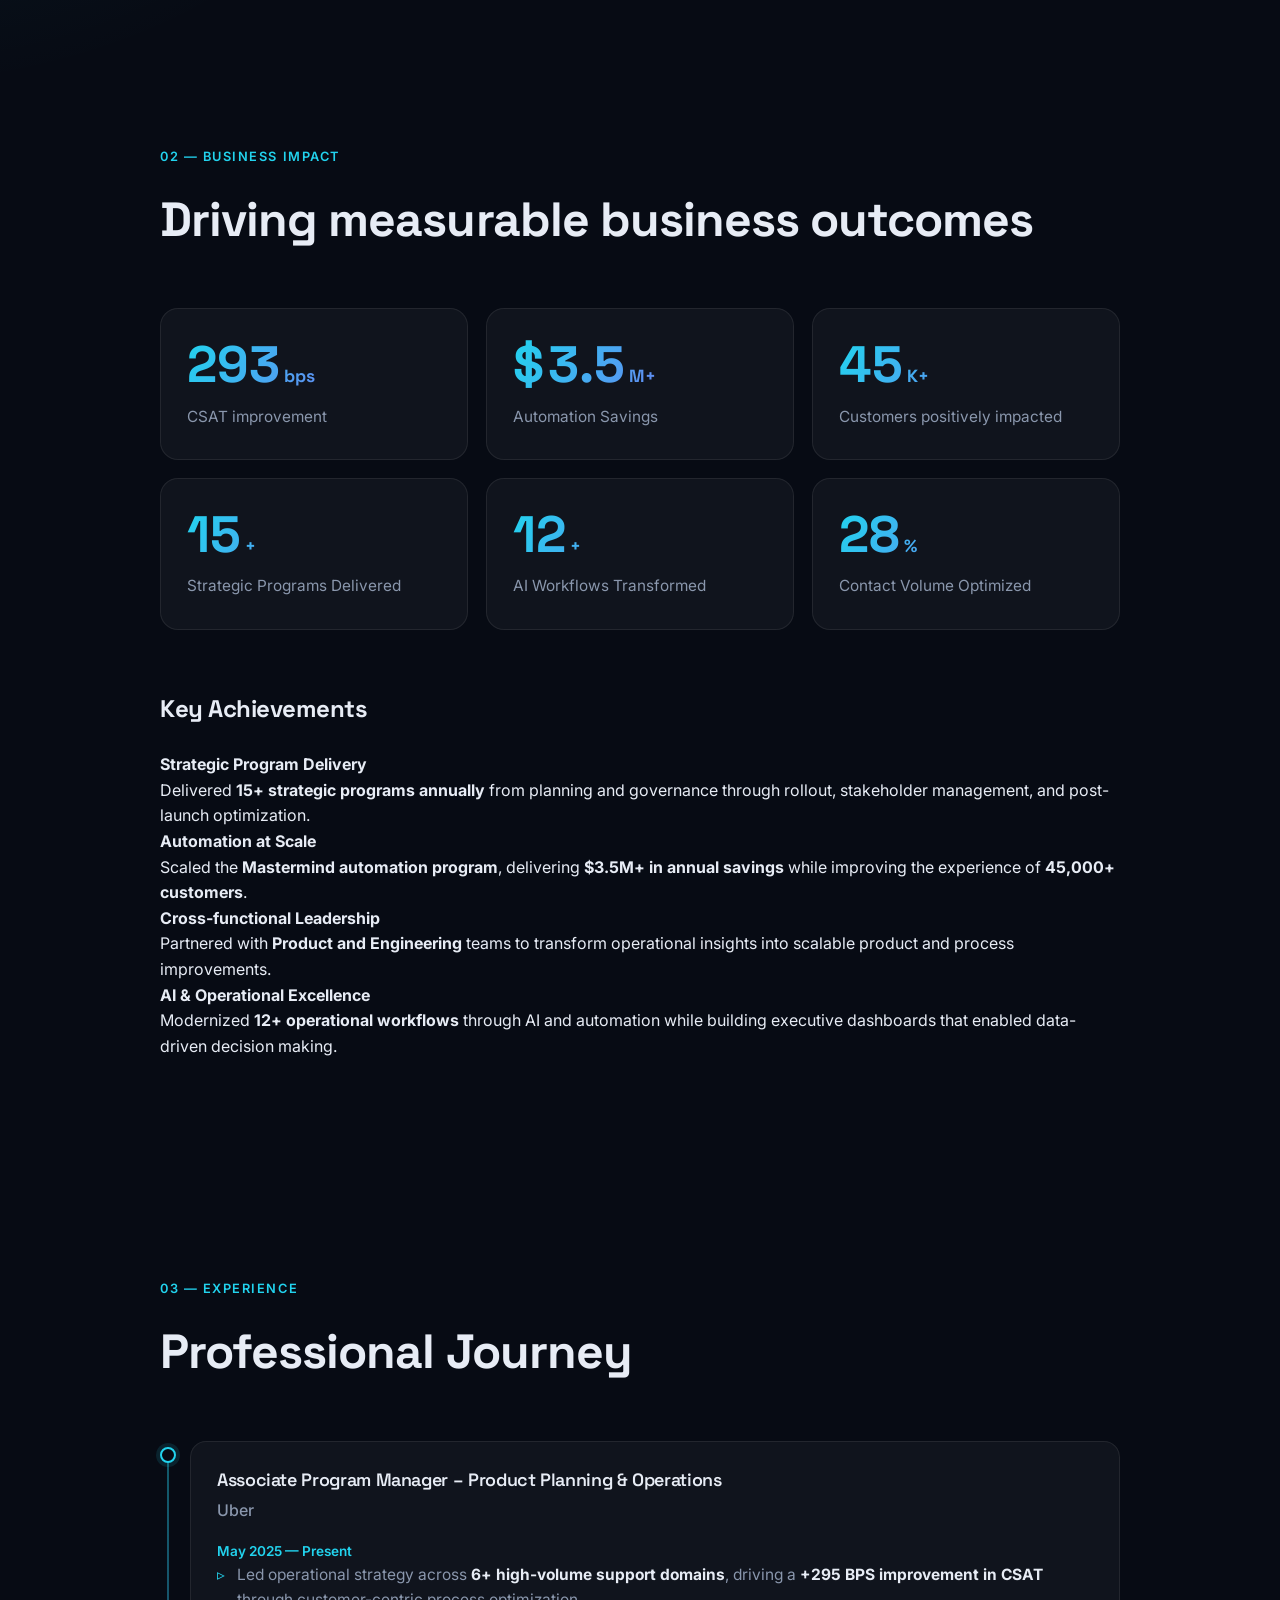
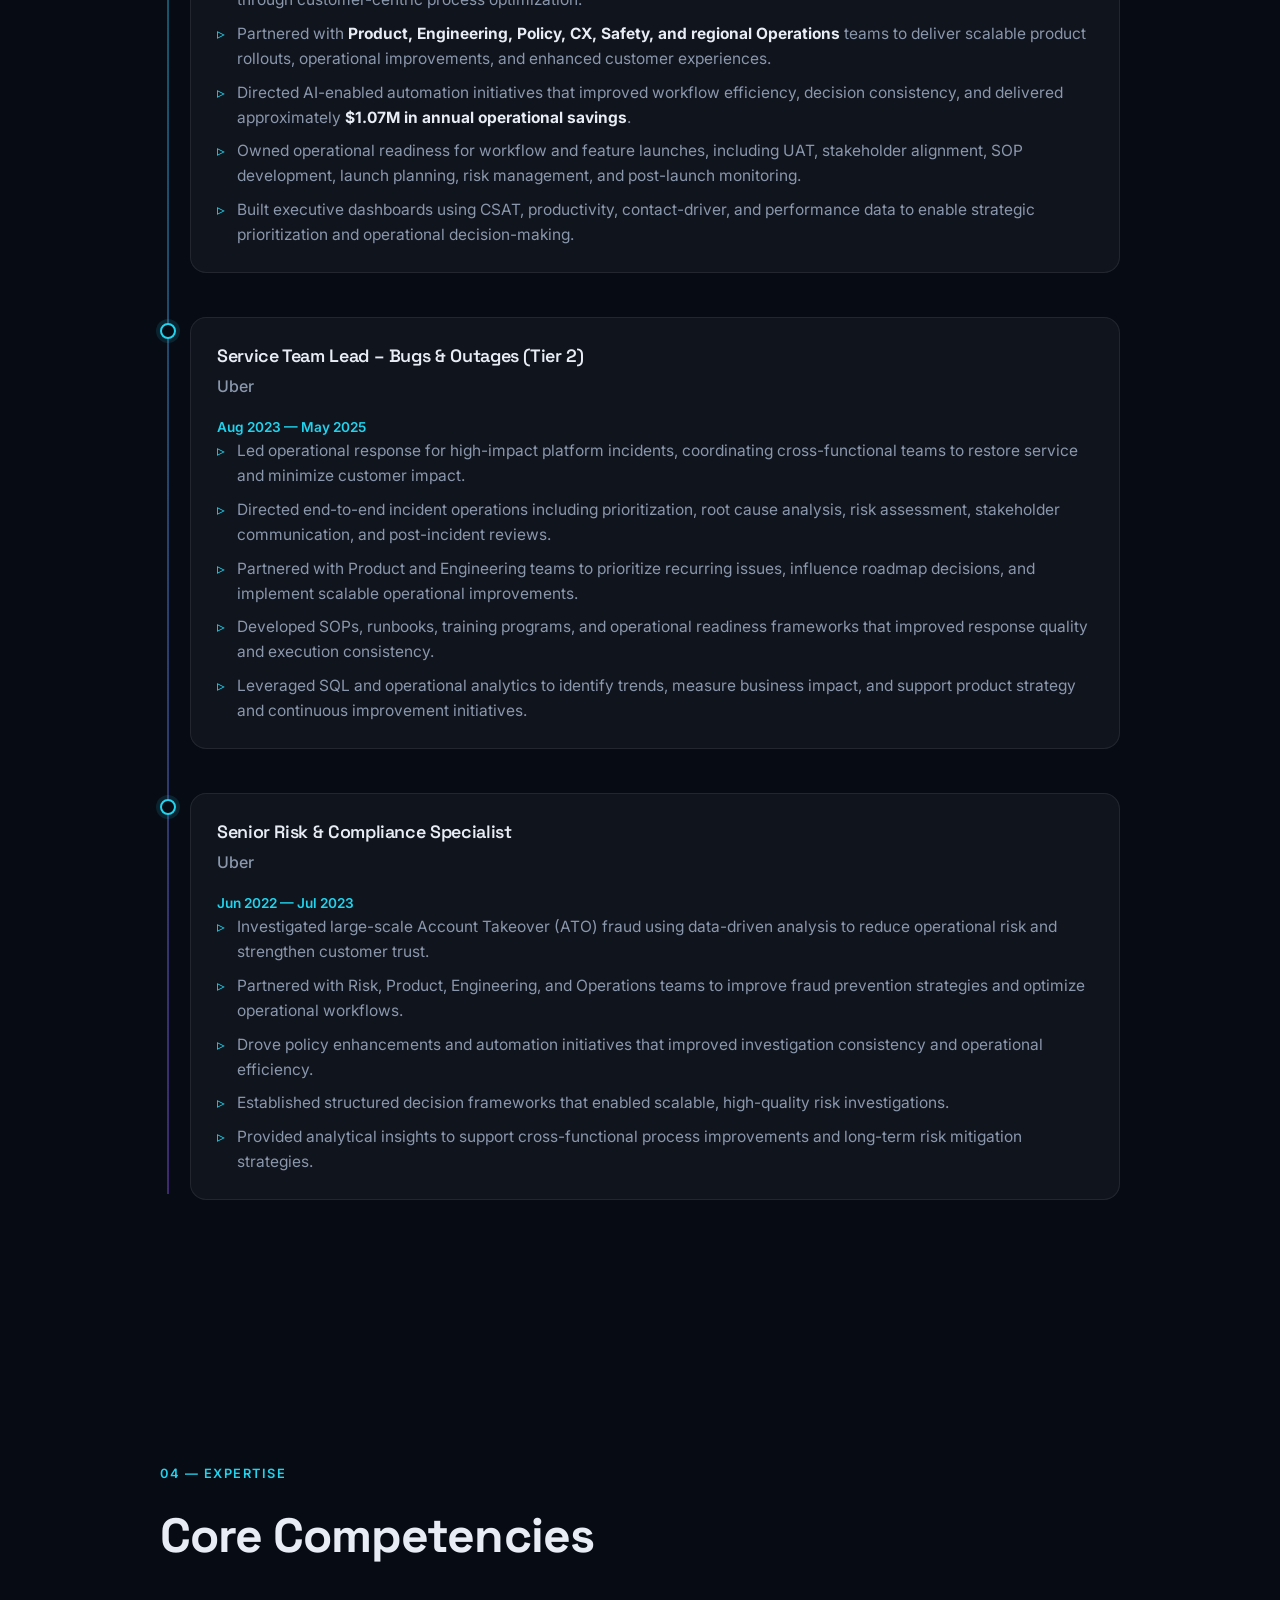
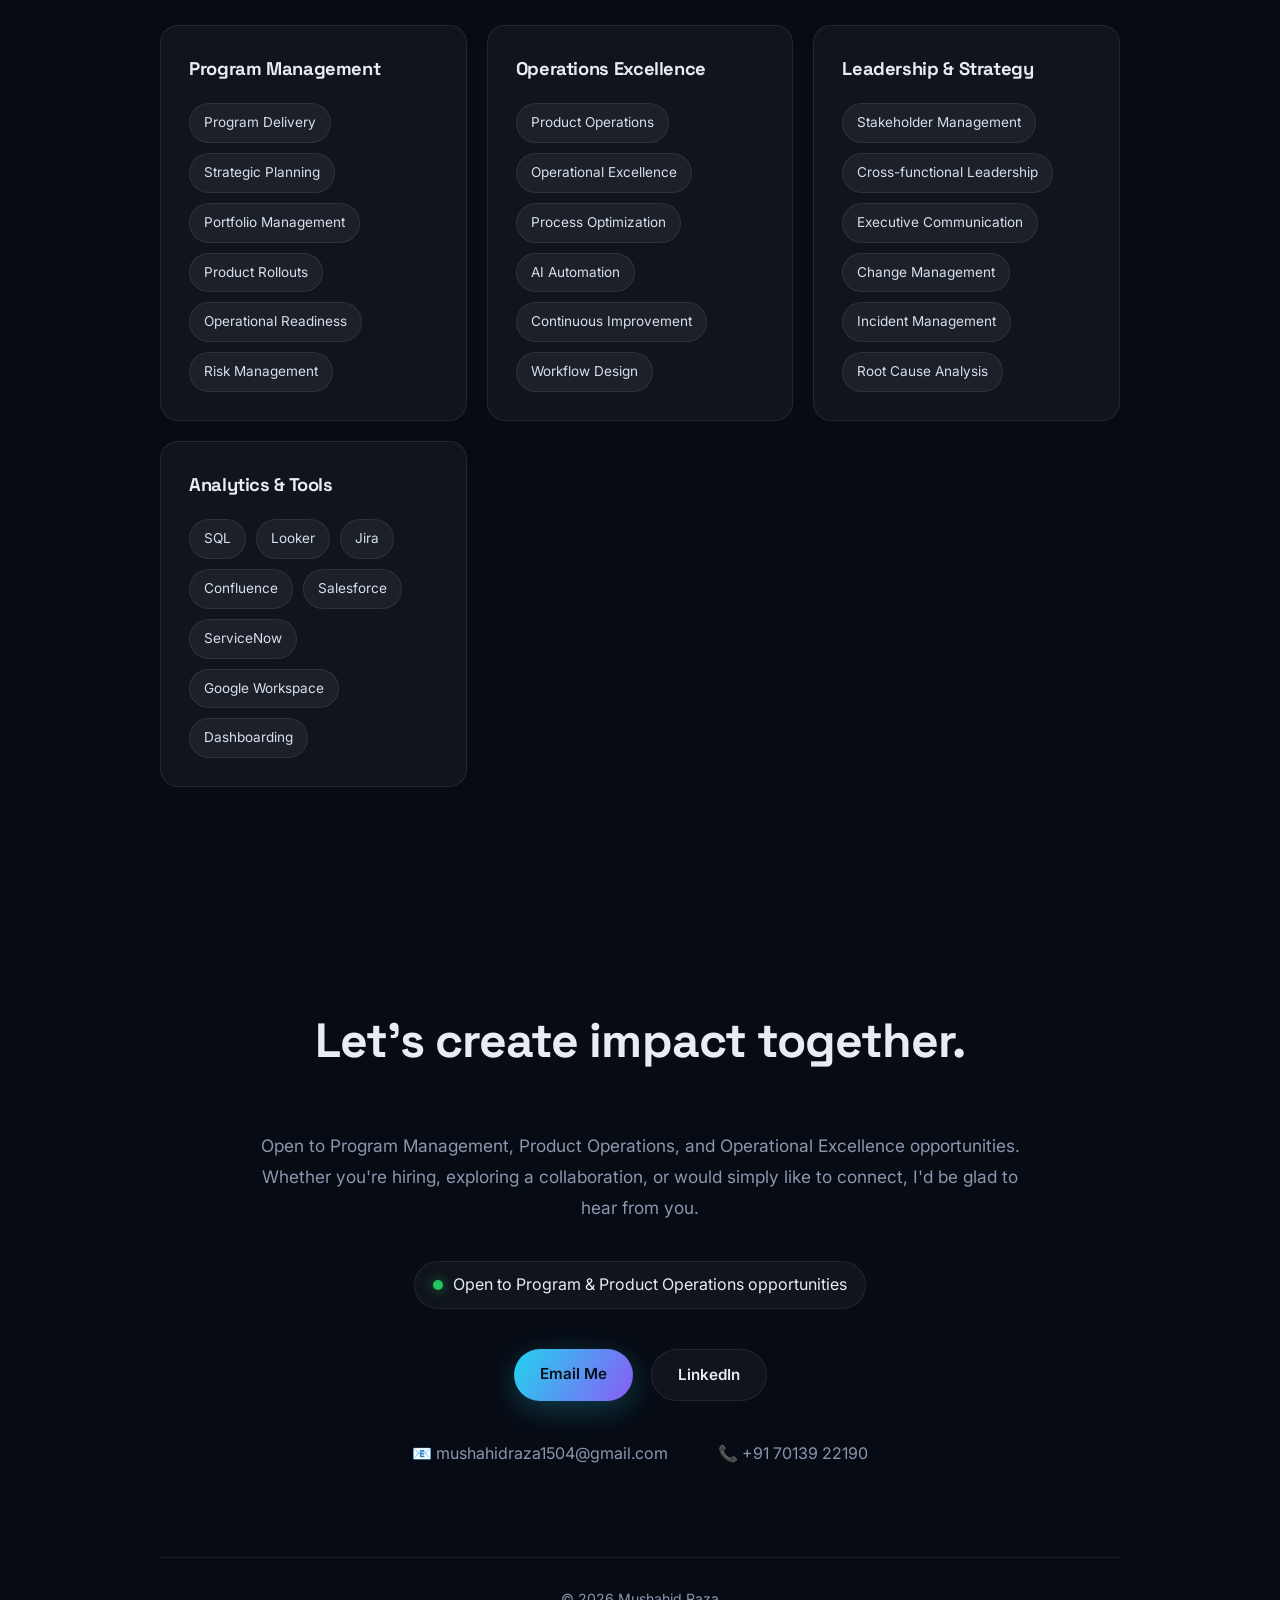
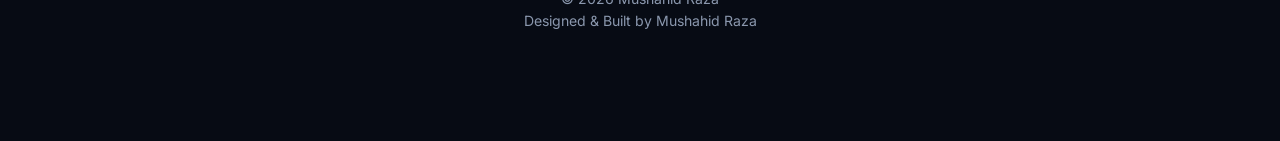
==== commit dc4c1b6c: "Update index.html" ====
--- a/index.html
+++ b/index.html
@@ -306,7 +306,6 @@
   <!-- Contact -->
   <section class="section section--contact" id="contact">
     <div class="section__head reveal">
-    <span class="section__tag">05 — Contact</span>
     <h2 class="section__title">Let's create impact together.</h2>
 </div>
 
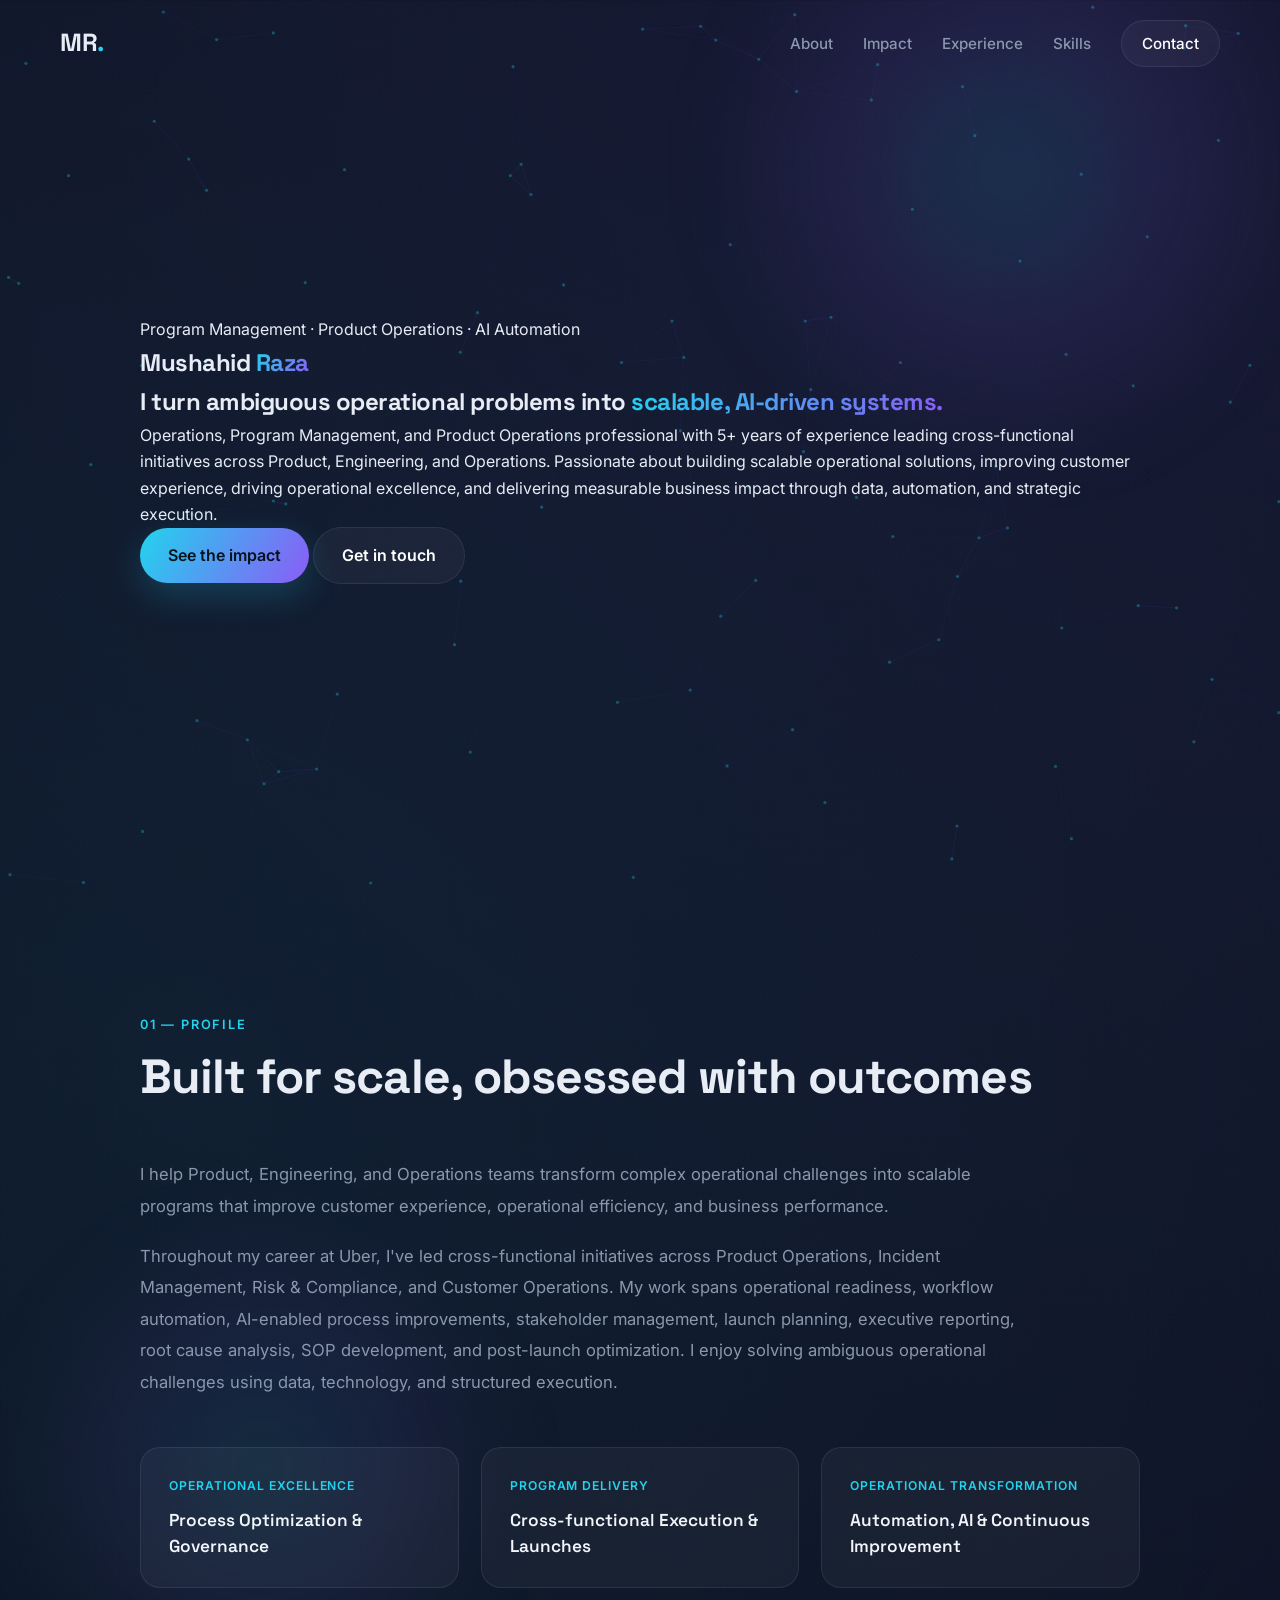
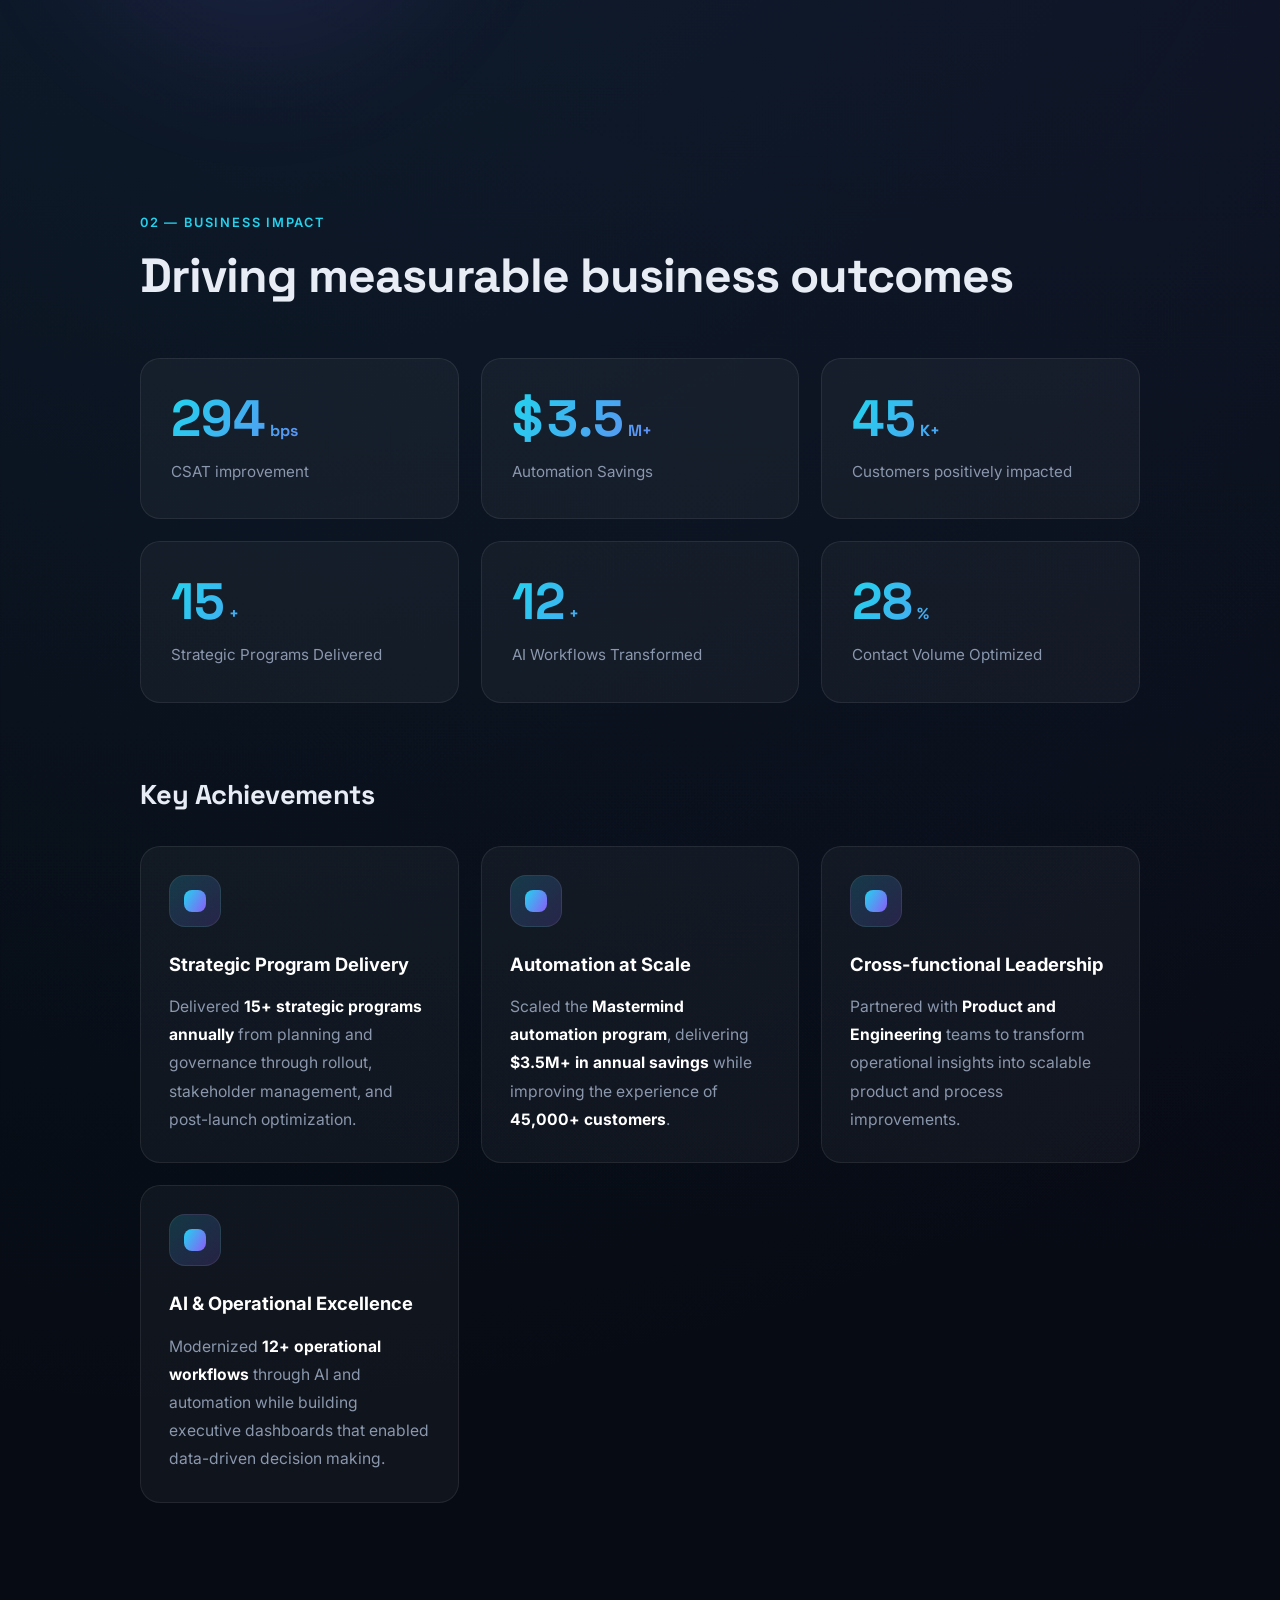
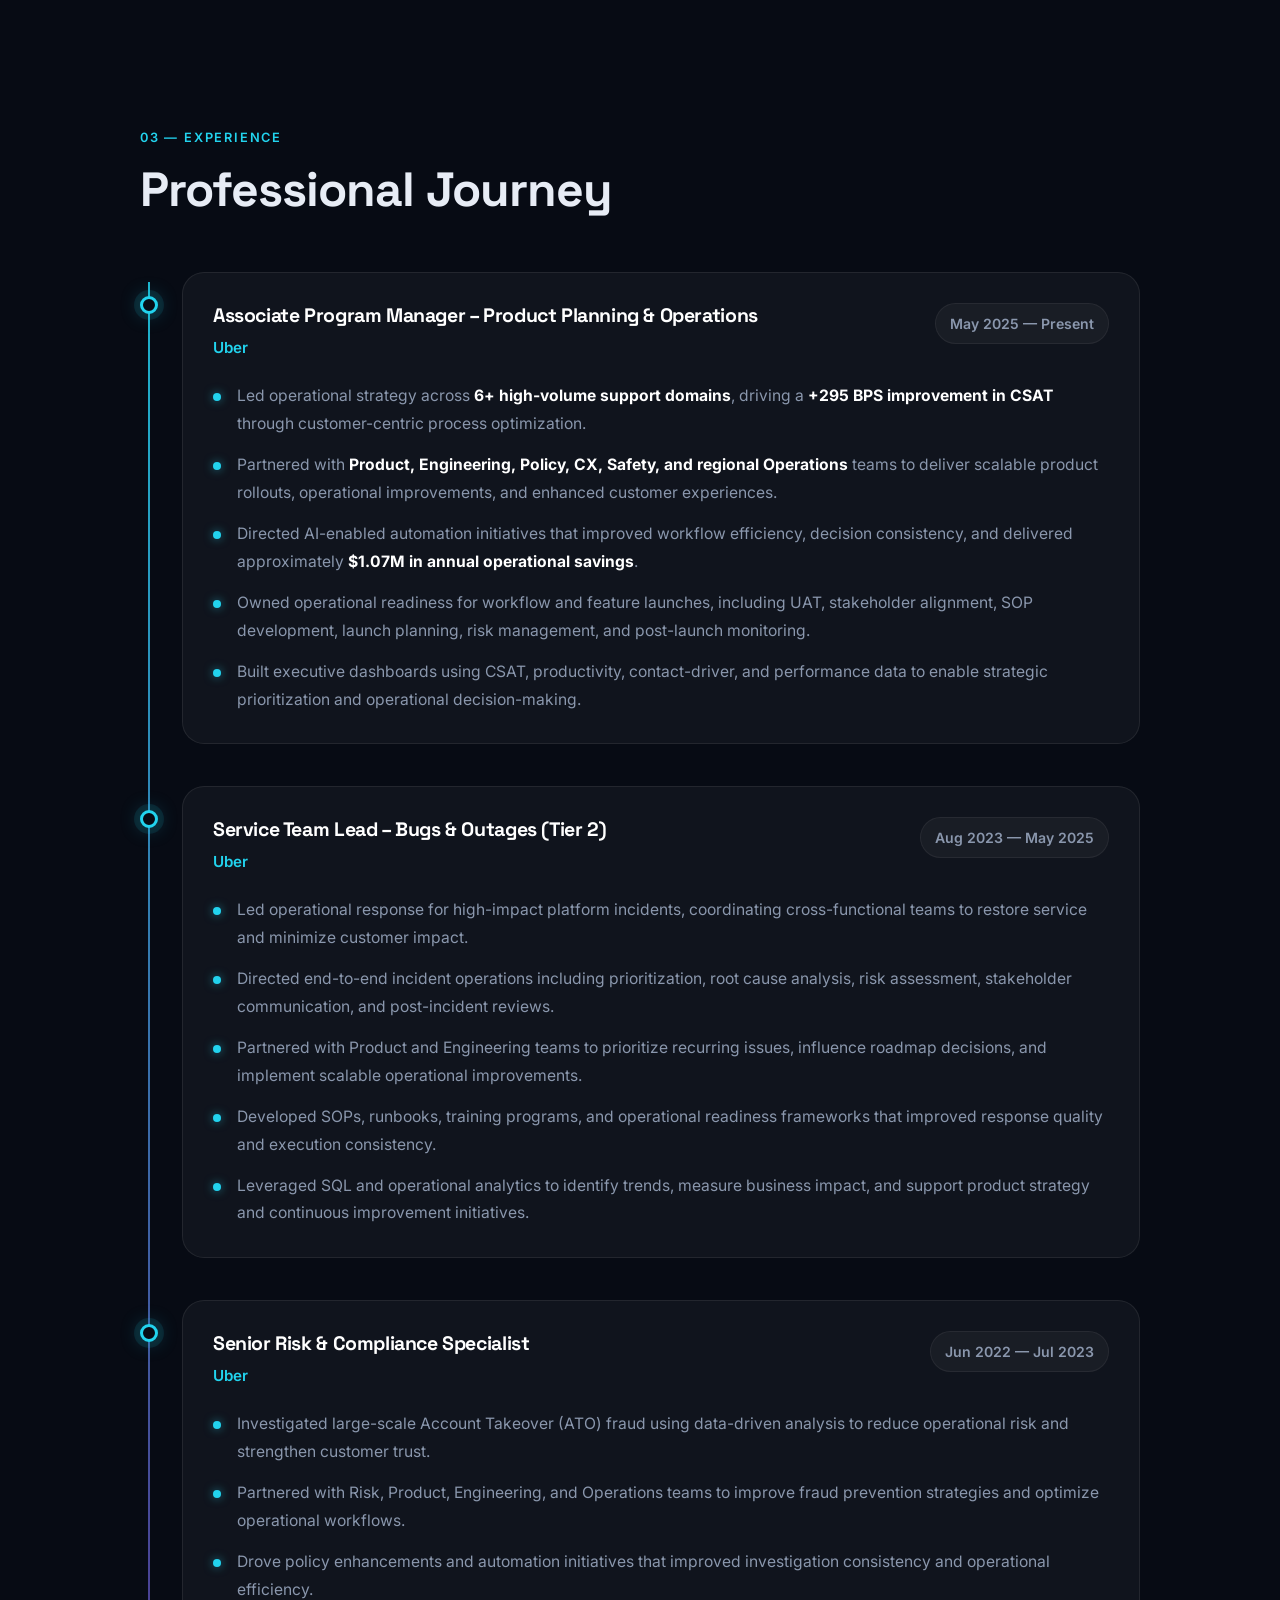
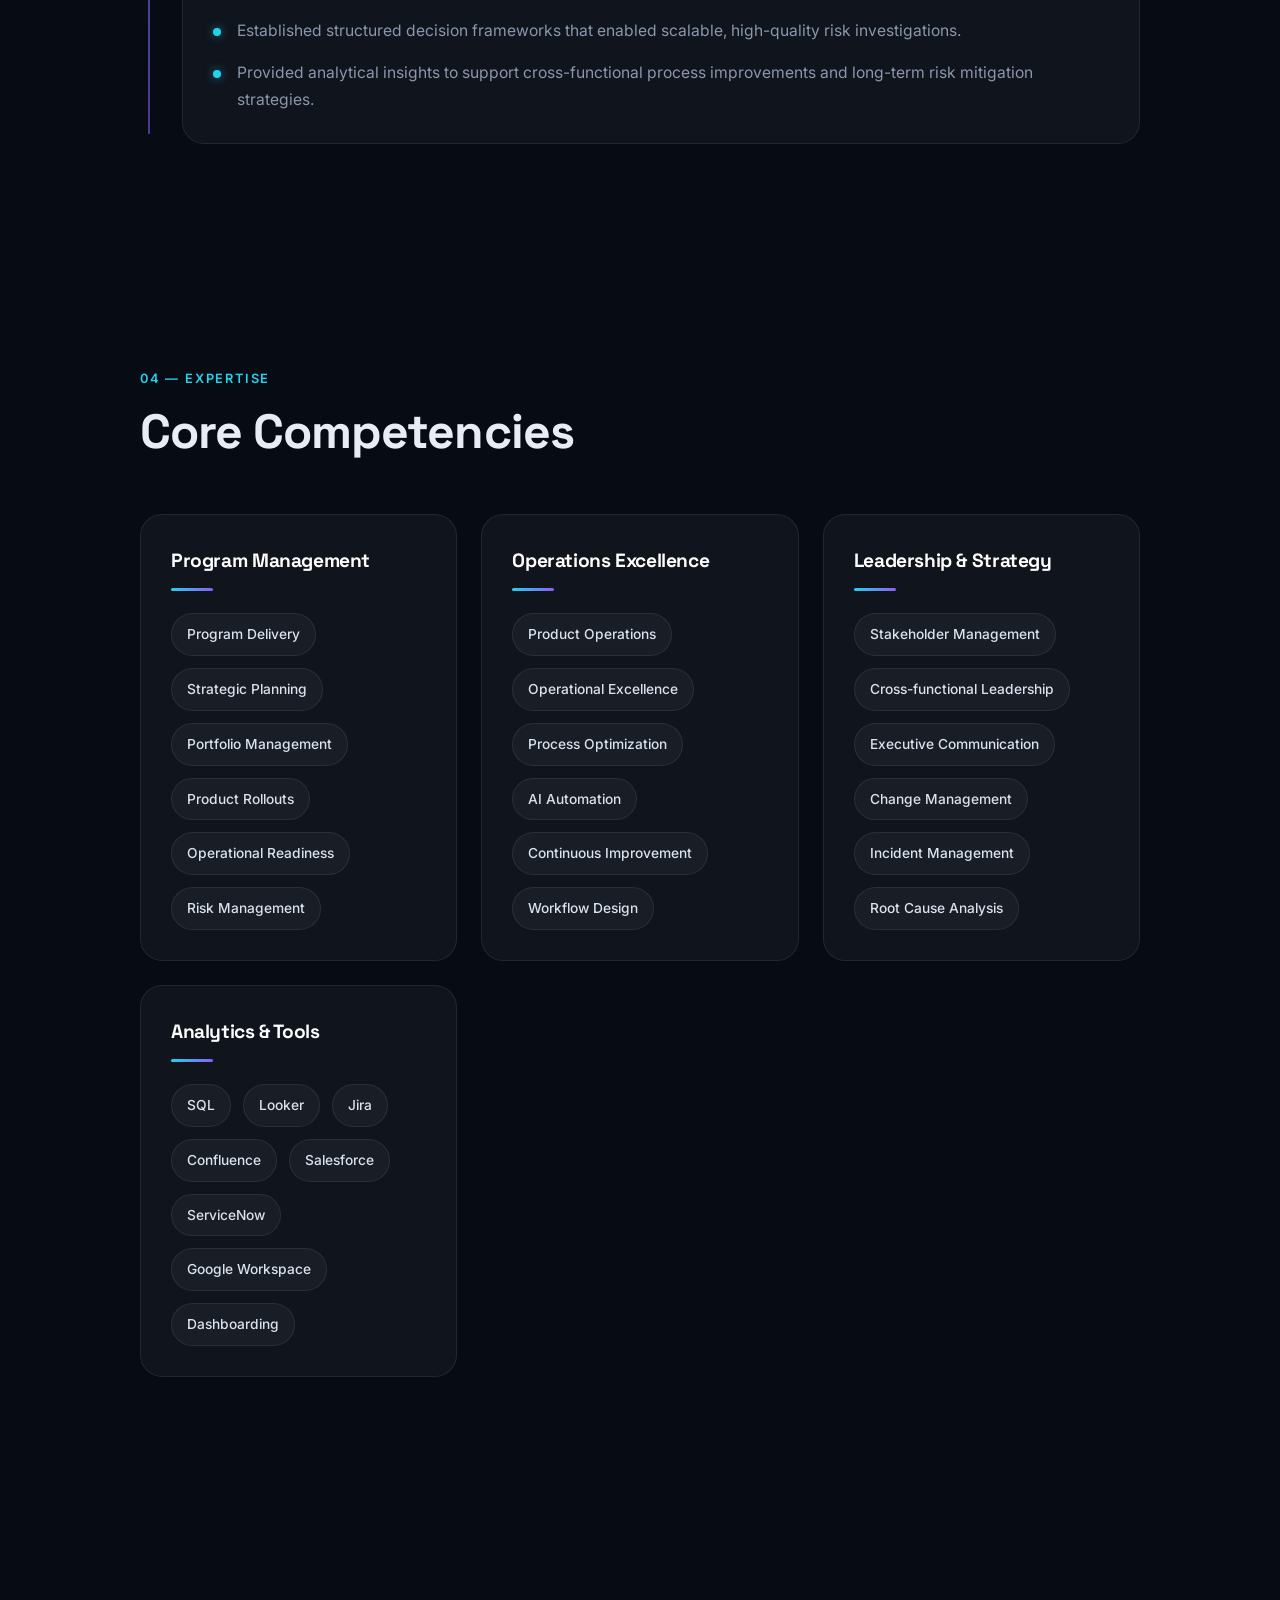
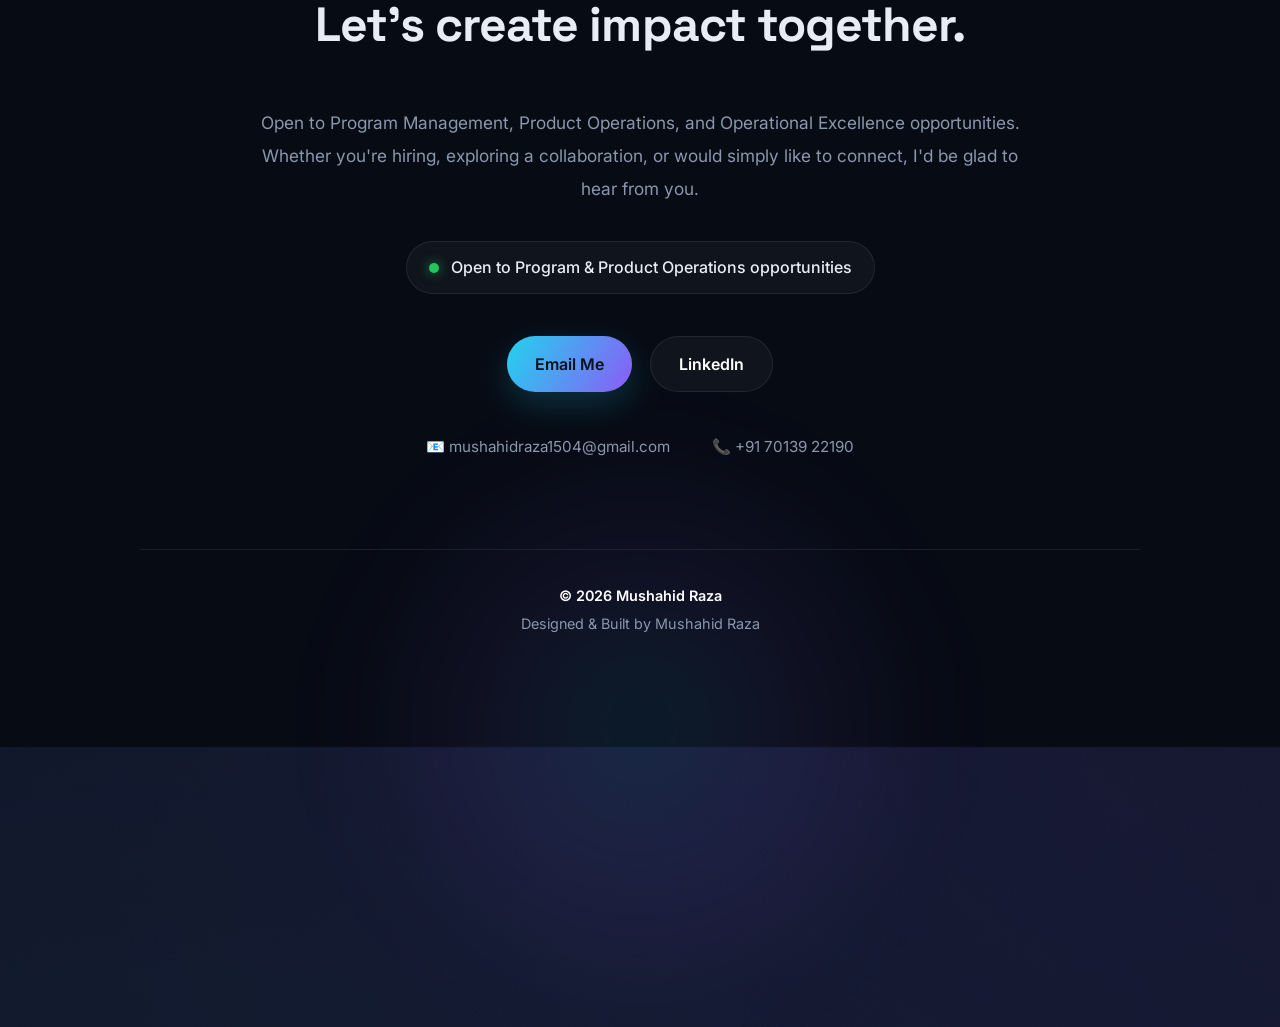
==== commit 89f43313: "Update index.html" ====
--- a/index.html
+++ b/index.html
@@ -151,7 +151,9 @@
     </p>
   </article>
 
-</div>
+</div> <!-- highlights-grid -->
+
+</div> <!-- highlights -->
   </section>
 
   <!-- Experience timeline -->
@@ -289,7 +291,6 @@
     <div class="skill-card reveal">
       <h3>Analytics & Tools</h3>
       <div class="skill-tags">
-        <div class="skill-tags">
   <span>SQL</span>
   <span>Looker</span>
   <span>Jira</span>
--- a/style.css
+++ b/style.css
@@ -1,296 +1,1628 @@
 /* ===============================================================
-   Mushahid Raza — Personal Site
-   Theme: Dark Elegant / Premium high-tech
-   =============================================================== */
-
-:root {
-  --bg: #070b14;
-  --bg-2: #0b1120;
-  --panel: rgba(255, 255, 255, 0.04);
-  --panel-brd: rgba(255, 255, 255, 0.08);
-  --text: #e7ecf5;
-  --muted: #8a97ad;
-  --cyan: #22d3ee;
-  --violet: #8b5cf6;
-  --grad: linear-gradient(120deg, #22d3ee 0%, #8b5cf6 100%);
-  --maxw: 1080px;
-  --ease: cubic-bezier(0.22, 1, 0.36, 1);
-}
-
-* { margin: 0; padding: 0; box-sizing: border-box; }
-
-html { scroll-behavior: smooth; }
-
-body {
-  background: radial-gradient(1200px 800px at 80% -10%, rgba(139,92,246,0.10), transparent 60%),
-              radial-gradient(1000px 700px at -10% 20%, rgba(34,211,238,0.08), transparent 55%),
-              var(--bg);
-  color: var(--text);
-  font-family: "Inter", system-ui, sans-serif;
-  line-height: 1.6;
-  overflow-x: hidden;
-  -webkit-font-smoothing: antialiased;
-}
-
-#bg-canvas {
-  position: fixed;
-  inset: 0;
-  z-index: 0;
-  opacity: 0.5;
-  pointer-events: none;
-}
-
-section, header { position: relative; z-index: 1; }
-
-h1, h2, h3, .nav__logo { font-family: "Space Grotesk", sans-serif; letter-spacing: -0.02em; }
-
-.grad {
-  background: var(--grad);
-  -webkit-background-clip: text;
-  background-clip: text;
-  -webkit-text-fill-color: transparent;
-}
-
-/* ---------- Nav ---------- */
-.nav {
-  position: fixed;
-  top: 0; left: 0; right: 0;
-  display: flex;
-  align-items: center;
-  justify-content: space-between;
-  padding: 18px clamp(20px, 5vw, 60px);
-  z-index: 50;
-  transition: background 0.4s var(--ease), backdrop-filter 0.4s var(--ease), padding 0.4s var(--ease);
-}
-.nav.scrolled {
-  background: rgba(7, 11, 20, 0.72);
-  backdrop-filter: blur(14px);
-  border-bottom: 1px solid var(--panel-brd);
-  padding-top: 12px; padding-bottom: 12px;
-}
-.nav__logo { font-size: 1.5rem; font-weight: 700; color: var(--text); text-decoration: none; }
-.nav__logo .dot { color: var(--cyan); }
-.nav__links { display: flex; align-items: center; gap: 30px; }
-.nav__links a { color: var(--muted); text-decoration: none; font-size: 0.94rem; font-weight: 500; transition: color 0.25s; }
-.nav__links a:hover { color: var(--text); }
-.nav__cta {
-  padding: 9px 18px;
-  border: 1px solid var(--panel-brd);
-  border-radius: 100px;
-  color: var(--text) !important;
-  background: var(--panel);
-}
-.nav__cta:hover { border-color: var(--cyan); }
-.nav__burger { display: none; flex-direction: column; gap: 5px; background: none; border: 0; cursor: pointer; }
-.nav__burger span { width: 26px; height: 2px; background: var(--text); transition: 0.3s; }
-
-/* ---------- Buttons ---------- */
-.btn {
-  display: inline-block;
-  padding: 13px 26px;
-  border-radius: 100px;
-  font-weight: 600;
-  font-size: 0.95rem;
-  text-decoration: none;
-  transition: transform 0.25s var(--ease), box-shadow 0.25s var(--ease), border-color 0.25s;
-}
-.btn--primary { background: var(--grad); color: #06121a; box-shadow: 0 8px 30px rgba(34,211,238,0.25); }
-.btn--primary:hover { transform: translateY(-3px); box-shadow: 0 14px 40px rgba(139,92,246,0.35); }
-.btn--ghost { border: 1px solid var(--panel-brd); color: var(--text); background: var(--panel); }
-.btn--ghost:hover { border-color: var(--cyan); transform: translateY(-3px); }
-
-/* ---------- Hero ---------- */
-.hero {
-  min-height: 100vh;
-  display: flex;
-  flex-direction: column;
-  justify-content: center;
-  align-items: flex-start;
-  padding: 0 clamp(20px, 5vw, 60px);
-  max-width: var(--maxw);
-  margin: 0 auto;
-}
-.hero__eyebrow { color: var(--cyan); font-weight: 600; letter-spacing: 0.15em; text-transform: uppercase; font-size: 0.78rem; margin-bottom: 22px; }
-.hero__title { font-size: clamp(3rem, 9vw, 6.5rem); font-weight: 700; line-height: 1; margin-bottom: 20px; }
-.hero__subtitle { font-size: clamp(1.4rem, 3.6vw, 2.4rem); font-weight: 600; max-width: 780px; margin-bottom: 26px; color: #cdd6e6; }
-.hero__desc { color: var(--muted); max-width: 820px; font-size: 1.1rem; line-height: 1.9; margin-bottom: 36px; }
-.hero__actions { display: flex; gap: 16px; flex-wrap: wrap; }
-.hero__scroll { position: absolute; bottom: 34px; left: 50%; transform: translateX(-50%); }
-.mouse { display: block; width: 24px; height: 40px; border: 2px solid var(--muted); border-radius: 14px; position: relative; }
-.mouse::before { content: ""; position: absolute; top: 8px; left: 50%; transform: translateX(-50%); width: 4px; height: 8px; background: var(--cyan); border-radius: 2px; animation: scroll 1.6s infinite; }
-@keyframes scroll { 0% { opacity: 0; top: 8px; } 30% { opacity: 1; } 60% { opacity: 1; top: 20px; } 100% { opacity: 0; top: 22px; } }
-
-/* ---------- Sections ---------- */
-.section { max-width: var(--maxw); margin: 0 auto; padding: clamp(70px, 12vh, 130px) clamp(20px, 5vw, 60px); }
-.section__head { margin-bottom: 50px; }
-.section__tag { display: inline-block; color: var(--cyan); font-size: 0.8rem; font-weight: 600; letter-spacing: 0.12em; text-transform: uppercase; margin-bottom: 14px; }
-.section__title { font-size: clamp(1.9rem, 4.5vw, 3rem); font-weight: 700; }
-
-/* ---------- About ---------- */
-.about__lead { font-size: 1.3rem; color: #d7dfec; margin-bottom: 22px; max-width: 820px; }
-.about p { color: var(--muted); max-width: 820px; margin-bottom: 18px; font-size: 1.03rem; }
-.about strong { color: var(--text); }
-.about__facts { display: grid; grid-template-columns: repeat(auto-fit, minmax(200px, 1fr)); gap: 16px; margin-top: 36px; }
-.fact { background: var(--panel); border: 1px solid var(--panel-brd); border-radius: 14px; padding: 18px 20px; }
-.fact__k { display: block; color: var(--muted); font-size: 0.78rem; text-transform: uppercase; letter-spacing: 0.08em; margin-bottom: 6px; }
-.fact__v { display: block; font-weight: 600; font-family: "Space Grotesk", sans-serif; }
-
-/* ---------- Impact / metrics ---------- */
-.section--impact { position: relative; }
-.metrics { display: grid; grid-template-columns: repeat(auto-fit, minmax(260px, 1fr)); gap: 18px; }
-.metric {
-  background: var(--panel);
-  border: 1px solid var(--panel-brd);
-  border-radius: 18px;
-  padding: 30px 26px;
-  transition: transform 0.35s var(--ease), border-color 0.35s;
-  position: relative;
-  overflow: hidden;
-}
-.metric::after { content: ""; position: absolute; inset: 0; background: var(--grad); opacity: 0; transition: opacity 0.35s; }
-.metric:hover { transform: translateY(-6px); border-color: rgba(34,211,238,0.4); }
-.metric__num { font-family: "Space Grotesk", sans-serif; font-size: clamp(2.4rem, 5vw, 3.2rem); font-weight: 700; line-height: 1; display: flex; align-items: baseline; gap: 4px; }
-.metric__num .grad, .metric__num { background: var(--grad); -webkit-background-clip: text; background-clip: text; -webkit-text-fill-color: transparent; }
-.metric__unit { font-size: 1.1rem; }
-.metric__label { color: var(--muted); margin-top: 14px; font-size: 0.96rem; }
-
-.highlights { margin-top: 60px; }
-.highlights__title { font-size: 1.5rem; margin-bottom: 24px; }
-.highlights__list { list-style: none; display: grid; gap: 14px; }
-.highlights__list li { display: flex; gap: 14px; color: #c7d1e0; background: var(--panel); border: 1px solid var(--panel-brd); border-radius: 12px; padding: 16px 20px; font-size: 1rem; }
-.highlights__list strong { color: #fff; }
-.hl__mark { color: var(--cyan); flex-shrink: 0; }
-
-/* ---------- Timeline ---------- */
-.timeline { position: relative; padding-left: 30px; }
-.timeline::before { content: ""; position: absolute; left: 7px; top: 6px; bottom: 6px; width: 2px; background: linear-gradient(var(--cyan), var(--violet)); opacity: 0.4; }
-.tl__item { position: relative; margin-bottom: 44px; }
-.tl__dot { position: absolute; left: -30px; top: 6px; width: 16px; height: 16px; border-radius: 50%; background: var(--bg); border: 2px solid var(--cyan); box-shadow: 0 0 0 4px rgba(34,211,238,0.12); }
-.tl__body { background: var(--panel); border: 1px solid var(--panel-brd); border-radius: 16px; padding: 24px 26px; transition: border-color 0.3s, transform 0.3s var(--ease); }
-.tl__body:hover { border-color: rgba(139,92,246,0.4); transform: translateX(4px); }
-.tl__meta { display: flex; justify-content: space-between; flex-wrap: wrap; gap: 6px; align-items: baseline; }
-.tl__role { font-family: "Space Grotesk", sans-serif; font-weight: 600; font-size: 1.12rem; }
-.tl__date { color: var(--cyan); font-size: 0.85rem; font-weight: 600; white-space: nowrap; }
-.tl__org { display: inline-block; color: var(--muted); font-weight: 500; margin: 4px 0 14px; }
-.tl__body ul { list-style: none; display: grid; gap: 9px; }
-.tl__body li { color: var(--muted); padding-left: 20px; position: relative; font-size: 0.97rem; }
-.tl__body li::before { content: "▹"; position: absolute; left: 0; color: var(--cyan); }
-.tl__body strong { color: var(--text); }
-
-/* ---------- Expertise ---------- */
+   Mushahid Raza — Portfolio
+   Premium Program Management Portfolio
+=============================================================== */
+
+:root{
+    --bg:#070b14;
+    --bg-2:#0b1120;
+
+    --panel:rgba(255,255,255,.04);
+    --panel-hover:rgba(255,255,255,.06);
+    --panel-brd:rgba(255,255,255,.08);
+
+    --text:#e7ecf5;
+    --muted:#8a97ad;
+
+    --cyan:#22d3ee;
+    --violet:#8b5cf6;
+
+    --grad:linear-gradient(120deg,#22d3ee 0%,#8b5cf6 100%);
+
+    --maxw:1120px;
+
+    --ease:cubic-bezier(.22,1,.36,1);
+
+    --shadow-lg:0 18px 45px rgba(0,0,0,.35);
+    --shadow-glow:0 0 40px rgba(34,211,238,.18);
+}
+
+*{
+    margin:0;
+    padding:0;
+    box-sizing:border-box;
+}
+
+html{
+    scroll-behavior:smooth;
+}
+
+body{
+
+    font-family:"Inter",sans-serif;
+    color:var(--text);
+
+    background:
+    radial-gradient(circle at 15% 15%,rgba(34,211,238,.08),transparent 32%),
+    radial-gradient(circle at 90% 0%,rgba(139,92,246,.12),transparent 40%),
+    var(--bg);
+
+    line-height:1.65;
+
+    overflow-x:hidden;
+
+    -webkit-font-smoothing:antialiased;
+}
+
+h1,
+h2,
+h3,
+.nav__logo{
+    font-family:"Space Grotesk",sans-serif;
+    letter-spacing:-.02em;
+}
+
+.grad{
+    background:var(--grad);
+    -webkit-background-clip:text;
+    background-clip:text;
+    -webkit-text-fill-color:transparent;
+}
+
+#bg-canvas{
+    position:fixed;
+    inset:0;
+    z-index:0;
+    opacity:.45;
+    pointer-events:none;
+}
+
+section,
+header{
+    position:relative;
+    z-index:2;
+}
+
+/* ===============================================================
+   Navigation
+=============================================================== */
+
+.nav{
+
+    position:fixed;
+
+    top:0;
+    left:0;
+    right:0;
+
+    display:flex;
+    justify-content:space-between;
+    align-items:center;
+
+    padding:20px clamp(24px,5vw,60px);
+
+    transition:
+    background .35s var(--ease),
+    backdrop-filter .35s var(--ease),
+    padding .35s var(--ease);
+
+    z-index:100;
+}
+
+.nav.scrolled{
+
+    background:rgba(7,11,20,.78);
+
+    backdrop-filter:blur(18px);
+
+    border-bottom:1px solid rgba(255,255,255,.06);
+
+    padding:14px clamp(24px,5vw,60px);
+
+}
+
+.nav__logo{
+
+    text-decoration:none;
+
+    color:var(--text);
+
+    font-size:1.55rem;
+
+    font-weight:700;
+
+}
+
+.nav__logo .dot{
+
+    color:var(--cyan);
+
+}
+
+.nav__links{
+
+    display:flex;
+
+    align-items:center;
+
+    gap:30px;
+
+}
+
+.nav__links a{
+
+    text-decoration:none;
+
+    color:var(--muted);
+
+    font-size:.95rem;
+
+    font-weight:500;
+
+    transition:.25s;
+
+}
+
+.nav__links a:hover{
+
+    color:#fff;
+
+}
+
+.nav__cta{
+
+    padding:10px 20px;
+
+    border-radius:999px;
+
+    border:1px solid var(--panel-brd);
+
+    background:var(--panel);
+
+    color:#fff!important;
+
+}
+
+.nav__cta:hover{
+
+    border-color:var(--cyan);
+
+    box-shadow:var(--shadow-glow);
+
+}
+
+.nav__burger{
+
+    display:none;
+
+    flex-direction:column;
+
+    gap:5px;
+
+    background:none;
+
+    border:none;
+
+    cursor:pointer;
+
+}
+
+.nav__burger span{
+
+    width:26px;
+
+    height:2px;
+
+    background:#fff;
+
+    transition:.3s;
+
+}
+
+/* ===============================================================
+   Buttons
+=============================================================== */
+
+.btn{
+
+    display:inline-flex;
+
+    align-items:center;
+
+    justify-content:center;
+
+    gap:8px;
+
+    text-decoration:none;
+
+    border-radius:999px;
+
+    padding:14px 28px;
+
+    font-weight:600;
+
+    transition:
+    transform .25s var(--ease),
+    box-shadow .25s,
+    border-color .25s;
+
+}
+
+.btn:hover{
+
+    transform:translateY(-3px);
+
+}
+
+.btn--primary{
+
+    background:var(--grad);
+
+    color:#07131b;
+
+    box-shadow:
+    0 12px 35px rgba(34,211,238,.20);
+
+}
+
+.btn--primary:hover{
+
+    box-shadow:
+    0 18px 45px rgba(139,92,246,.35);
+
+}
+
+.btn--ghost{
+
+    background:var(--panel);
+
+    color:#fff;
+
+    border:1px solid var(--panel-brd);
+
+}
+
+.btn--ghost:hover{
+
+    border-color:var(--cyan);
+
+}
+
+/* ===============================================================
+   Hero
+=============================================================== */
+
+.hero{
+
+    position:relative;
+
+    min-height:100vh;
+
+    display:flex;
+
+    align-items:center;
+
+    max-width:var(--maxw);
+
+    margin:auto;
+
+    padding:0 clamp(24px,5vw,60px);
+
+}
+
+.hero::before{
+
+    content:"";
+
+    position:absolute;
+
+    width:620px;
+
+    height:620px;
+
+    top:-140px;
+
+    right:-120px;
+
+    background:
+    radial-gradient(circle,
+    rgba(34,211,238,.14),
+    rgba(139,92,246,.10),
+    transparent 70%);
+
+    filter:blur(40px);
+
+    pointer-events:none;
+
+    z-index:-1;
+
+}
+/* ===============================================================
+   Sections
+=============================================================== */
+
+.section{
+    position:relative;
+    max-width:var(--maxw);
+    margin:0 auto;
+    padding:110px clamp(24px,5vw,60px);
+}
+
+.section__head{
+    margin-bottom:55px;
+}
+
+.section__tag{
+    display:inline-block;
+    color:var(--cyan);
+    text-transform:uppercase;
+    letter-spacing:.14em;
+    font-size:.8rem;
+    font-weight:600;
+    margin-bottom:14px;
+}
+
+.section__title{
+    font-size:clamp(2rem,4vw,3rem);
+    line-height:1.15;
+    font-weight:700;
+}
+
+/* ===============================================================
+   About
+=============================================================== */
+
+.about{
+    position:relative;
+}
+
+.about::before{
+
+    content:"";
+
+    position:absolute;
+
+    width:520px;
+    height:520px;
+
+    left:-140px;
+    bottom:-140px;
+
+    background:
+    radial-gradient(circle,
+    rgba(34,211,238,.10),
+    rgba(139,92,246,.08),
+    transparent 72%);
+
+    filter:blur(40px);
+
+    pointer-events:none;
+
+    z-index:-1;
+
+}
+
+.about__lead{
+
+    font-size:1.35rem;
+
+    line-height:1.8;
+
+    color:#dbe5f2;
+
+    max-width:900px;
+
+    margin-bottom:28px;
+
+}
+
+.about p{
+
+    max-width:900px;
+
+    color:var(--muted);
+
+    font-size:1.04rem;
+
+    margin-bottom:18px;
+
+    line-height:1.9;
+
+}
+
+.about strong{
+
+    color:#fff;
+
+}
+
+/* ---------- About Cards ---------- */
+
+.about__facts{
+
+    display:grid;
+
+    grid-template-columns:
+    repeat(auto-fit,minmax(260px,1fr));
+
+    gap:22px;
+
+    margin-top:48px;
+
+    position:relative;
+
+}
+
+.fact{
+
+    position:relative;
+
+    overflow:hidden;
+
+    background:var(--panel);
+
+    border:1px solid var(--panel-brd);
+
+    border-radius:20px;
+
+    padding:28px;
+
+    transition:
+    transform .35s var(--ease),
+    border-color .35s,
+    box-shadow .35s;
+
+}
+
+.fact::before{
+
+    content:"";
+
+    position:absolute;
+
+    inset:0;
+
+    background:
+    linear-gradient(
+    135deg,
+    rgba(34,211,238,.05),
+    transparent 55%,
+    rgba(139,92,246,.05));
+
+    opacity:0;
+
+    transition:.35s;
+
+}
+
+.fact:hover{
+
+    transform:translateY(-8px);
+
+    border-color:
+    rgba(34,211,238,.30);
+
+    box-shadow:
+    0 20px 40px rgba(0,0,0,.25),
+    0 0 35px rgba(34,211,238,.12);
+
+}
+
+.fact:hover::before{
+
+    opacity:1;
+
+}
+
+.fact__k{
+
+    display:block;
+
+    color:var(--cyan);
+
+    text-transform:uppercase;
+
+    letter-spacing:.08em;
+
+    font-size:.76rem;
+
+    font-weight:600;
+
+    margin-bottom:12px;
+
+}
+
+.fact__v{
+
+    display:block;
+
+    color:#f2f6fb;
+
+    font-size:1.08rem;
+
+    line-height:1.5;
+
+    font-family:"Space Grotesk",sans-serif;
+
+    font-weight:600;
+
+}
+
+/* ===============================================================
+   Business Impact
+=============================================================== */
+
+.section--impact{
+    position:relative;
+}
+
+.metrics{
+
+    display:grid;
+
+    grid-template-columns:
+    repeat(auto-fit,minmax(240px,1fr));
+
+    gap:22px;
+
+    margin-bottom:70px;
+
+}
+
+.metric{
+
+    position:relative;
+
+    overflow:hidden;
+
+    background:var(--panel);
+
+    border:1px solid var(--panel-brd);
+
+    border-radius:20px;
+
+    padding:34px 30px;
+
+    transition:
+    transform .35s var(--ease),
+    border-color .35s,
+    box-shadow .35s;
+
+}
+
+.metric::before{
+
+    content:"";
+
+    position:absolute;
+
+    inset:0;
+
+    background:
+    linear-gradient(
+        140deg,
+        rgba(34,211,238,.05),
+        transparent 55%,
+        rgba(139,92,246,.06)
+    );
+
+    opacity:0;
+
+    transition:.35s;
+
+}
+
+.metric:hover{
+
+    transform:translateY(-8px);
+
+    border-color:
+    rgba(34,211,238,.28);
+
+    box-shadow:
+    0 18px 40px rgba(0,0,0,.28),
+    0 0 32px rgba(34,211,238,.10);
+
+}
+
+.metric:hover::before{
+
+    opacity:1;
+
+}
+
+.metric__num{
+
+    display:flex;
+
+    align-items:flex-end;
+
+    gap:4px;
+
+    font-family:"Space Grotesk",sans-serif;
+
+    font-size:clamp(2.5rem,5vw,3.2rem);
+
+    font-weight:700;
+
+    line-height:1;
+
+    background:var(--grad);
+
+    -webkit-background-clip:text;
+
+    background-clip:text;
+
+    -webkit-text-fill-color:transparent;
+
+}
+
+.metric__unit{
+
+    font-size:1rem;
+
+    margin-bottom:5px;
+
+}
+
+.metric__label{
+
+    margin-top:16px;
+
+    color:var(--muted);
+
+    line-height:1.6;
+
+    font-size:.95rem;
+
+}
+
+/* ===============================================================
+   Key Achievements
+=============================================================== */
+
+.highlights{
+
+    margin-top:10px;
+
+}
+
+.highlights__title{
+
+    margin-bottom:28px;
+
+    font-size:1.7rem;
+
+    font-weight:700;
+
+}
+
+.highlights-grid{
+
+    display:grid;
+
+    grid-template-columns:
+    repeat(auto-fit,minmax(280px,1fr));
+
+    gap:22px;
+
+}
+
+.highlight-card{
+
+    position:relative;
+
+    overflow:hidden;
+
+    background:var(--panel);
+
+    border:1px solid var(--panel-brd);
+
+    border-radius:20px;
+
+    padding:28px;
+
+    transition:
+    transform .35s var(--ease),
+    border-color .35s,
+    box-shadow .35s;
+
+}
+
+.highlight-card::before{
+
+    content:"";
+
+    position:absolute;
+
+    width:240px;
+
+    height:240px;
+
+    top:-120px;
+
+    right:-120px;
+
+    background:
+    radial-gradient(circle,
+    rgba(34,211,238,.12),
+    rgba(139,92,246,.08),
+    transparent 70%);
+
+    opacity:0;
+
+    transition:.35s;
+
+}
+
+.highlight-card:hover{
+
+    transform:translateY(-8px);
+
+    border-color:
+    rgba(34,211,238,.30);
+
+    box-shadow:
+    0 18px 42px rgba(0,0,0,.30),
+    0 0 32px rgba(34,211,238,.12);
+
+}
+
+.highlight-card:hover::before{
+
+    opacity:1;
+
+}
+
+.highlight-icon{
+
+    width:52px;
+
+    height:52px;
+
+    border-radius:16px;
+
+    margin-bottom:22px;
+
+    background:
+    linear-gradient(
+        135deg,
+        rgba(34,211,238,.18),
+        rgba(139,92,246,.18)
+    );
+
+    border:1px solid
+    rgba(255,255,255,.08);
+
+    position:relative;
+
+}
+
+.highlight-icon::after{
+
+    content:"";
+
+    position:absolute;
+
+    inset:14px;
+
+    border-radius:8px;
+
+    background:var(--grad);
+
+}
+
+.highlight-card h4{
+
+    font-size:1.15rem;
+
+    margin-bottom:14px;
+
+    color:#fff;
+
+}
+
+.highlight-card p{
+
+    color:var(--muted);
+
+    line-height:1.8;
+
+    font-size:.98rem;
+
+}
+
+.highlight-card strong{
+
+    color:#fff;
+
+}
+/* ===============================================================
+   Professional Journey
+=============================================================== */
+
+.timeline{
+
+    position:relative;
+
+    padding-left:42px;
+
+}
+
+.timeline::before{
+
+    content:"";
+
+    position:absolute;
+
+    left:8px;
+
+    top:10px;
+
+    bottom:10px;
+
+    width:2px;
+
+    background:
+    linear-gradient(
+        to bottom,
+        rgba(34,211,238,.85),
+        rgba(139,92,246,.55)
+    );
+
+}
+
+/* ---------- Timeline Item ---------- */
+
+.tl__item{
+
+    position:relative;
+
+    margin-bottom:42px;
+
+}
+
+.tl__item:last-child{
+
+    margin-bottom:0;
+
+}
+
+.tl__dot{
+
+    position:absolute;
+
+    left:-42px;
+
+    top:24px;
+
+    width:18px;
+
+    height:18px;
+
+    border-radius:50%;
+
+    background:var(--bg);
+
+    border:3px solid var(--cyan);
+
+    box-shadow:
+        0 0 0 6px rgba(34,211,238,.10),
+        0 0 20px rgba(34,211,238,.35);
+
+}
+
+/* ---------- Card ---------- */
+
+.tl__body{
+
+    position:relative;
+
+    overflow:hidden;
+
+    background:var(--panel);
+
+    border:1px solid var(--panel-brd);
+
+    border-radius:22px;
+
+    padding:30px;
+
+    transition:
+        transform .35s var(--ease),
+        border-color .35s,
+        box-shadow .35s;
+
+}
+
+.tl__body::before{
+
+    content:"";
+
+    position:absolute;
+
+    width:280px;
+
+    height:280px;
+
+    top:-140px;
+
+    right:-140px;
+
+    background:
+        radial-gradient(
+            circle,
+            rgba(34,211,238,.10),
+            rgba(139,92,246,.08),
+            transparent 70%
+        );
+
+    opacity:0;
+
+    transition:.35s;
+
+}
+
+.tl__body:hover{
+
+    transform:translateX(8px);
+
+    border-color:
+        rgba(34,211,238,.28);
+
+    box-shadow:
+        0 18px 40px rgba(0,0,0,.28),
+        0 0 32px rgba(34,211,238,.10);
+
+}
+
+.tl__body:hover::before{
+
+    opacity:1;
+
+}
+
+/* ---------- Header ---------- */
+
+.tl__header{
+
+    display:flex;
+
+    justify-content:space-between;
+
+    align-items:flex-start;
+
+    gap:24px;
+
+    margin-bottom:22px;
+
+}
+
+.tl__role{
+
+    font-size:1.22rem;
+
+    line-height:1.35;
+
+    font-weight:700;
+
+    color:#fff;
+
+    margin-bottom:6px;
+
+}
+
+.tl__org{
+
+    color:var(--cyan);
+
+    font-size:.95rem;
+
+    font-weight:600;
+
+}
+
+.tl__date{
+
+    white-space:nowrap;
+
+    color:var(--muted);
+
+    font-size:.88rem;
+
+    font-weight:600;
+
+    padding:8px 14px;
+
+    border-radius:999px;
+
+    background:rgba(255,255,255,.04);
+
+    border:1px solid rgba(255,255,255,.06);
+
+}
+
+/* ---------- Bullet List ---------- */
+
+.tl__body ul{
+
+    list-style:none;
+
+    display:grid;
+
+    gap:14px;
+
+}
+
+.tl__body li{
+
+    position:relative;
+
+    padding-left:24px;
+
+    color:var(--muted);
+
+    line-height:1.75;
+
+    font-size:.98rem;
+
+}
+
+.tl__body li::before{
+
+    content:"";
+
+    position:absolute;
+
+    left:0;
+
+    top:11px;
+
+    width:8px;
+
+    height:8px;
+
+    border-radius:50%;
+
+    background:var(--cyan);
+
+    box-shadow:
+        0 0 10px rgba(34,211,238,.55);
+
+}
+
+.tl__body strong{
+
+    color:#fff;
+
+}
+
+/* ---------- Mobile ---------- */
+
+@media (max-width:768px){
+
+    .timeline{
+
+        padding-left:30px;
+
+    }
+
+    .tl__dot{
+
+        left:-30px;
+
+    }
+
+    .tl__header{
+
+        flex-direction:column;
+
+        gap:12px;
+
+    }
+
+    .tl__date{
+
+        align-self:flex-start;
+
+    }
+
+}
+/* ===============================================================
+   Core Competencies
+=============================================================== */
 
 .skills-grid{
+
     display:grid;
-    grid-template-columns:repeat(auto-fit,minmax(260px,1fr));
-    gap:20px;
+
+    grid-template-columns:
+    repeat(auto-fit,minmax(270px,1fr));
+
+    gap:24px;
+
 }
 
 .skill-card{
+
+    position:relative;
+
+    overflow:hidden;
+
     background:var(--panel);
+
     border:1px solid var(--panel-brd);
-    border-radius:18px;
-    padding:28px;
-    transition:transform .3s var(--ease),
-               border-color .3s;
+
+    border-radius:22px;
+
+    padding:30px;
+
+    transition:
+        transform .35s var(--ease),
+        border-color .35s,
+        box-shadow .35s;
+
+}
+
+.skill-card::before{
+
+    content:"";
+
+    position:absolute;
+
+    width:260px;
+
+    height:260px;
+
+    top:-130px;
+
+    right:-130px;
+
+    background:
+        radial-gradient(
+            circle,
+            rgba(139,92,246,.10),
+            rgba(34,211,238,.08),
+            transparent 70%
+        );
+
+    opacity:0;
+
+    transition:.35s;
+
 }
 
 .skill-card:hover{
-    transform:translateY(-6px);
-    border-color:rgba(34,211,238,.35);
+
+    transform:translateY(-8px);
+
+    border-color:
+        rgba(34,211,238,.30);
+
+    box-shadow:
+        0 20px 42px rgba(0,0,0,.30),
+        0 0 34px rgba(34,211,238,.10);
+
+}
+
+.skill-card:hover::before{
+
+    opacity:1;
+
 }
 
 .skill-card h3{
-    margin-bottom:20px;
-    font-size:1.15rem;
-}
+
+    font-size:1.2rem;
+
+    margin-bottom:22px;
+
+    color:#fff;
+
+    position:relative;
+
+}
+
+.skill-card h3::after{
+
+    content:"";
+
+    display:block;
+
+    width:42px;
+
+    height:3px;
+
+    margin-top:12px;
+
+    border-radius:20px;
+
+    background:var(--grad);
+
+}
+
+/* ---------- Skill Tags ---------- */
 
 .skill-tags{
+
     display:flex;
+
     flex-wrap:wrap;
-    gap:10px;
+
+    gap:12px;
+
 }
 
 .skill-tags span{
-    padding:8px 14px;
+
+    display:inline-flex;
+
+    align-items:center;
+
+    justify-content:center;
+
+    padding:9px 15px;
+
     border-radius:999px;
-    background:rgba(255,255,255,.05);
+
+    background:rgba(255,255,255,.04);
+
+    border:1px solid rgba(255,255,255,.08);
+
+    color:#d9e3ef;
+
+    font-size:.86rem;
+
+    font-weight:500;
+
+    transition:
+        transform .25s,
+        border-color .25s,
+        background .25s;
+
+}
+
+.skill-tags span:hover{
+
+    transform:translateY(-2px);
+
+    border-color:rgba(34,211,238,.30);
+
+    background:
+        rgba(34,211,238,.08);
+
+}
+
+/* Fix nested skill-tags in last card */
+
+.skill-tags .skill-tags{
+
+    display:contents;
+
+}
+/* ===============================================================
+   Contact
+=============================================================== */
+
+.section--contact{
+
+    text-align:center;
+
+    position:relative;
+
+}
+
+.section--contact::before{
+
+    content:"";
+
+    position:absolute;
+
+    width:600px;
+
+    height:600px;
+
+    left:50%;
+
+    transform:translateX(-50%);
+
+    bottom:-280px;
+
+    background:
+        radial-gradient(
+            circle,
+            rgba(34,211,238,.10),
+            rgba(139,92,246,.08),
+            transparent 72%
+        );
+
+    filter:blur(45px);
+
+    pointer-events:none;
+
+    z-index:-1;
+
+}
+
+.contact__lead{
+
+    max-width:760px;
+
+    margin:0 auto 36px;
+
+    color:var(--muted);
+
+    line-height:1.9;
+
+    font-size:1.08rem;
+
+}
+
+.availability{
+
+    display:inline-flex;
+
+    align-items:center;
+
+    gap:12px;
+
+    padding:12px 22px;
+
+    margin-bottom:42px;
+
+    border-radius:999px;
+
+    background:var(--panel);
+
     border:1px solid var(--panel-brd);
-    color:#d7dfec;
-    font-size:.85rem;
-}
-
-/* ---------- Contact ---------- */
-.section--contact{
-    text-align:center;
-}
-
-.contact__lead{
-    max-width:760px;
-    margin:30px auto;
+
+    font-weight:500;
+
+}
+
+.status{
+
+    width:10px;
+
+    height:10px;
+
+    border-radius:50%;
+
+    background:#22c55e;
+
+    box-shadow:
+        0 0 12px rgba(34,197,94,.70);
+
+}
+
+.contact__links{
+
+    display:flex;
+
+    justify-content:center;
+
+    flex-wrap:wrap;
+
+    gap:18px;
+
+    margin-bottom:42px;
+
+}
+
+.contact__details{
+
+    display:flex;
+
+    justify-content:center;
+
+    flex-wrap:wrap;
+
+    gap:42px;
+
     color:var(--muted);
-    font-size:1.08rem;
-    line-height:1.8;
-}
-
-.availability{
-    display:inline-flex;
-    align-items:center;
-    gap:10px;
-    margin:8px 0 40px;
-    padding:10px 18px;
-    border-radius:999px;
-    background:var(--panel);
-    border:1px solid var(--panel-brd);
-}
-
-.status{
-    width:10px;
-    height:10px;
-    border-radius:50%;
-    background:#22c55e;
-    box-shadow:0 0 12px rgba(34,197,94,.6);
-}
-
-.contact__links{
-    display:flex;
-    justify-content:center;
-    gap:18px;
-    flex-wrap:wrap;
-    margin-bottom:40px;
-}
-
-.contact__details{
-    display:flex;
-    justify-content:center;
-    gap:50px;
-    flex-wrap:wrap;
+
+    font-size:.95rem;
+
+}
+
+/* ===============================================================
+   Footer
+=============================================================== */
+
+.footer{
+
+    margin-top:90px;
+
+    padding-top:32px;
+
+    border-top:1px solid rgba(255,255,255,.08);
+
     color:var(--muted);
-}
-.footer { text-align: center; margin-top: 90px; padding-top: 30px; border-top: 1px solid var(--panel-brd); color: var(--muted); font-size: 0.88rem; }
-.footer__note { margin-top: 6px; opacity: 0.7; }
-
-/* ---------- Reveal animation ---------- */
-.reveal { opacity: 0; transform: translateY(24px); transition: opacity 0.7s var(--ease), transform 0.7s var(--ease); }
-.reveal.in { opacity: 1; transform: none; }
-
-/* ---------- Responsive ---------- */
-@media (max-width: 760px) {
-  .nav__links {
-    position: fixed; inset: 0 0 0 auto; width: min(78vw, 320px);
-    flex-direction: column; align-items: flex-start; justify-content: center;
-    gap: 26px; padding: 40px; background: rgba(9,13,24,0.97); backdrop-filter: blur(18px);
-    transform: translateX(100%); transition: transform 0.4s var(--ease); border-left: 1px solid var(--panel-brd);
-  }
-  .nav__links.open { transform: none; }
-  .nav__links a { font-size: 1.15rem; }
-  .nav__burger { display: flex; z-index: 60; }
-  .nav__burger.open span:nth-child(1) { transform: translateY(7px) rotate(45deg); }
-  .nav__burger.open span:nth-child(2) { opacity: 0; }
-  .nav__burger.open span:nth-child(3) { transform: translateY(-7px) rotate(-45deg); }
-  .tl__meta { flex-direction: column; }
-}
-
-@media (prefers-reduced-motion: reduce) {
-  * { animation: none !important; transition: none !important; }
-  .reveal { opacity: 1; transform: none; }
-}
+
+    font-size:.9rem;
+
+    line-height:1.9;
+
+}
+
+.footer p:first-child{
+
+    color:#fff;
+
+    font-weight:600;
+
+}
+
+/* ===============================================================
+   Reveal Animation
+=============================================================== */
+
+.reveal{
+
+    opacity:0;
+
+    transform:translateY(28px);
+
+    transition:
+        opacity .75s var(--ease),
+        transform .75s var(--ease);
+
+}
+
+.reveal.in{
+
+    opacity:1;
+
+    transform:none;
+
+}
+
+/* ===============================================================
+   Responsive
+=============================================================== */
+
+@media (max-width:900px){
+
+    .hero{
+
+        min-height:auto;
+
+        padding-top:150px;
+
+        padding-bottom:120px;
+
+    }
+
+    .hero__title{
+
+        font-size:clamp(3rem,12vw,5rem);
+
+    }
+
+    .hero__subtitle{
+
+        font-size:clamp(1.3rem,5vw,2rem);
+
+    }
+
+}
+
+@media (max-width:768px){
+
+    .nav__links{
+
+        position:fixed;
+
+        inset:0 0 0 auto;
+
+        width:min(82vw,320px);
+
+        background:rgba(8,12,22,.96);
+
+        backdrop-filter:blur(22px);
+
+        border-left:1px solid var(--panel-brd);
+
+        display:flex;
+
+        flex-direction:column;
+
+        justify-content:center;
+
+        align-items:flex-start;
+
+        gap:28px;
+
+        padding:40px;
+
+        transform:translateX(100%);
+
+        transition:transform .35s var(--ease);
+
+    }
+
+    .nav__links.open{
+
+        transform:translateX(0);
+
+    }
+
+    .nav__links a{
+
+        font-size:1.1rem;
+
+    }
+
+    .nav__burger{
+
+        display:flex;
+
+        z-index:120;
+
+    }
+
+    .nav__burger.open span:nth-child(1){
+
+        transform:translateY(7px) rotate(45deg);
+
+    }
+
+    .nav__burger.open span:nth-child(2){
+
+        opacity:0;
+
+    }
+
+    .nav__burger.open span:nth-child(3){
+
+        transform:translateY(-7px) rotate(-45deg);
+
+    }
+
+    .metrics{
+
+        grid-template-columns:1fr;
+
+    }
+
+    .highlights-grid{
+
+        grid-template-columns:1fr;
+
+    }
+
+    .skills-grid{
+
+        grid-template-columns:1fr;
+
+    }
+
+    .contact__details{
+
+        flex-direction:column;
+
+        gap:14px;
+
+    }
+
+}
+
+@media (prefers-reduced-motion:reduce){
+
+    *{
+
+        animation:none !important;
+
+        transition:none !important;
+
+    }
+
+    .reveal{
+
+        opacity:1;
+
+        transform:none;
+
+    }
+
+}
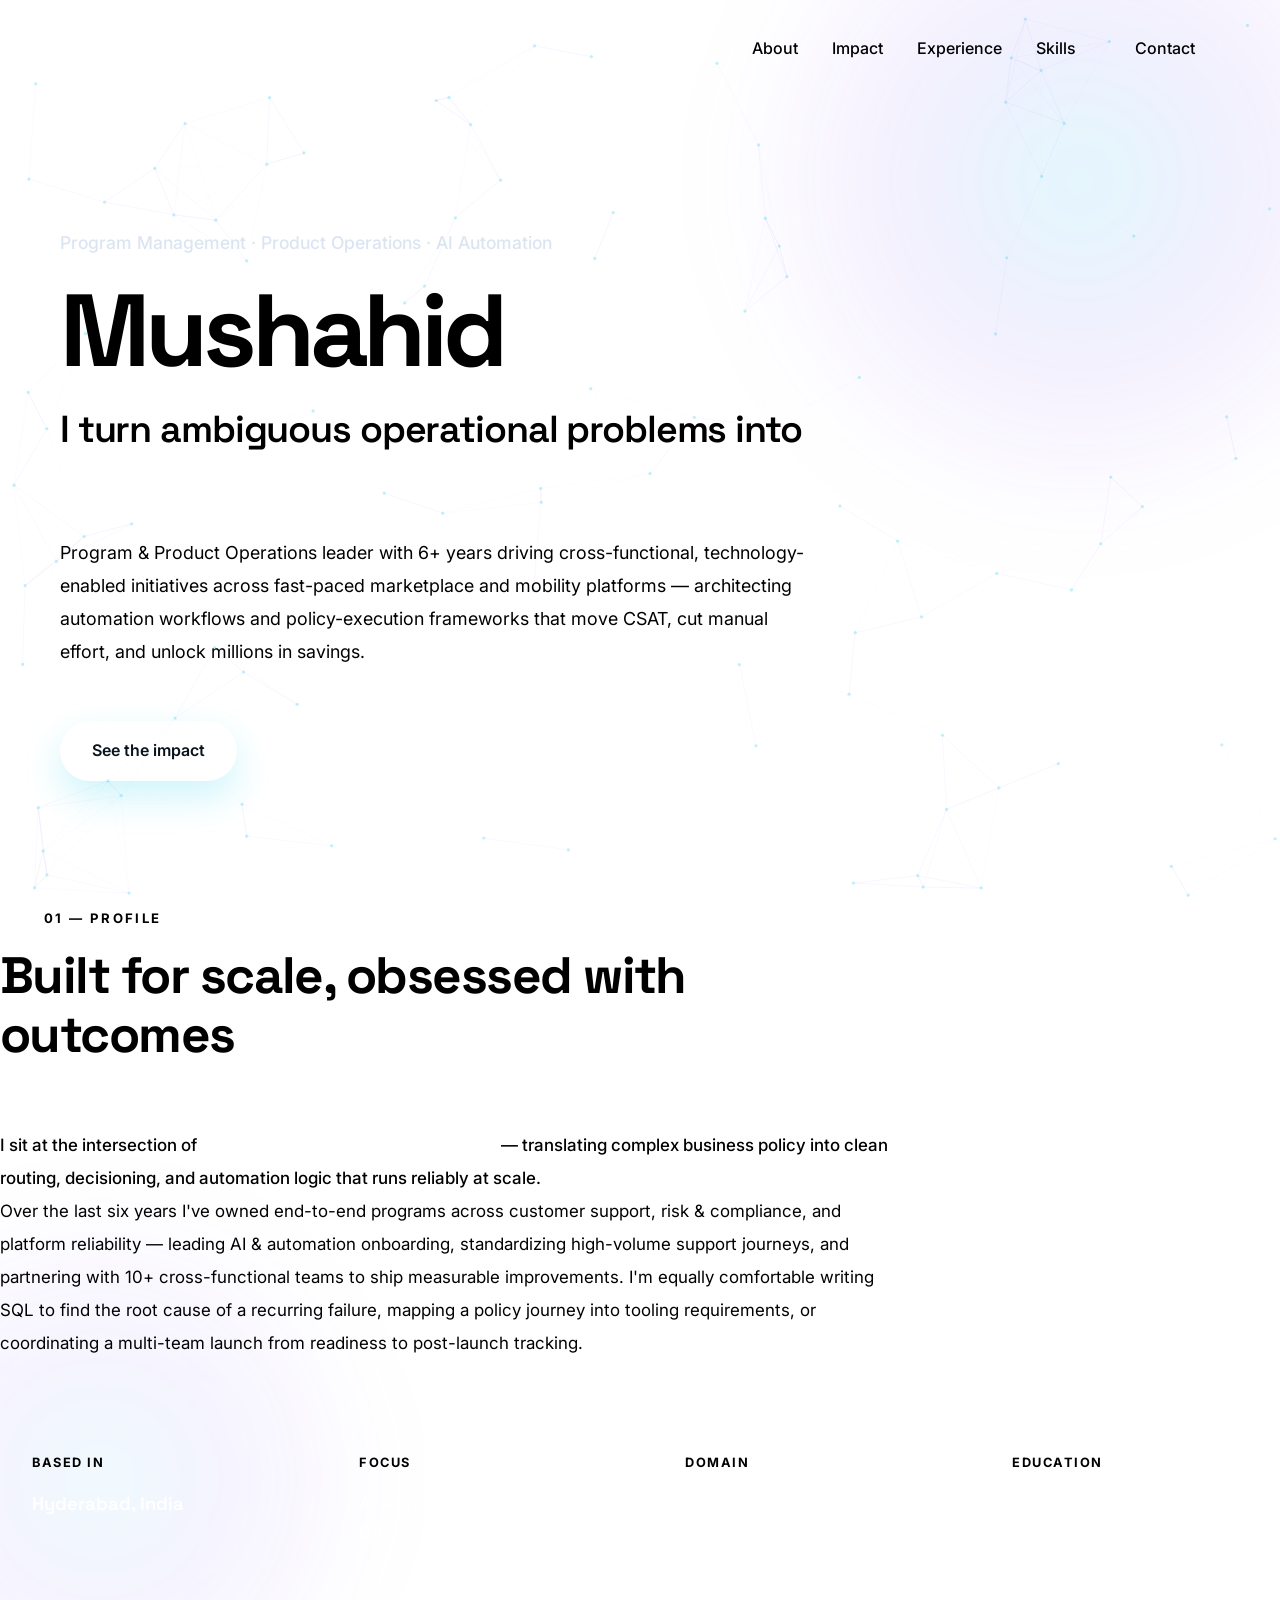
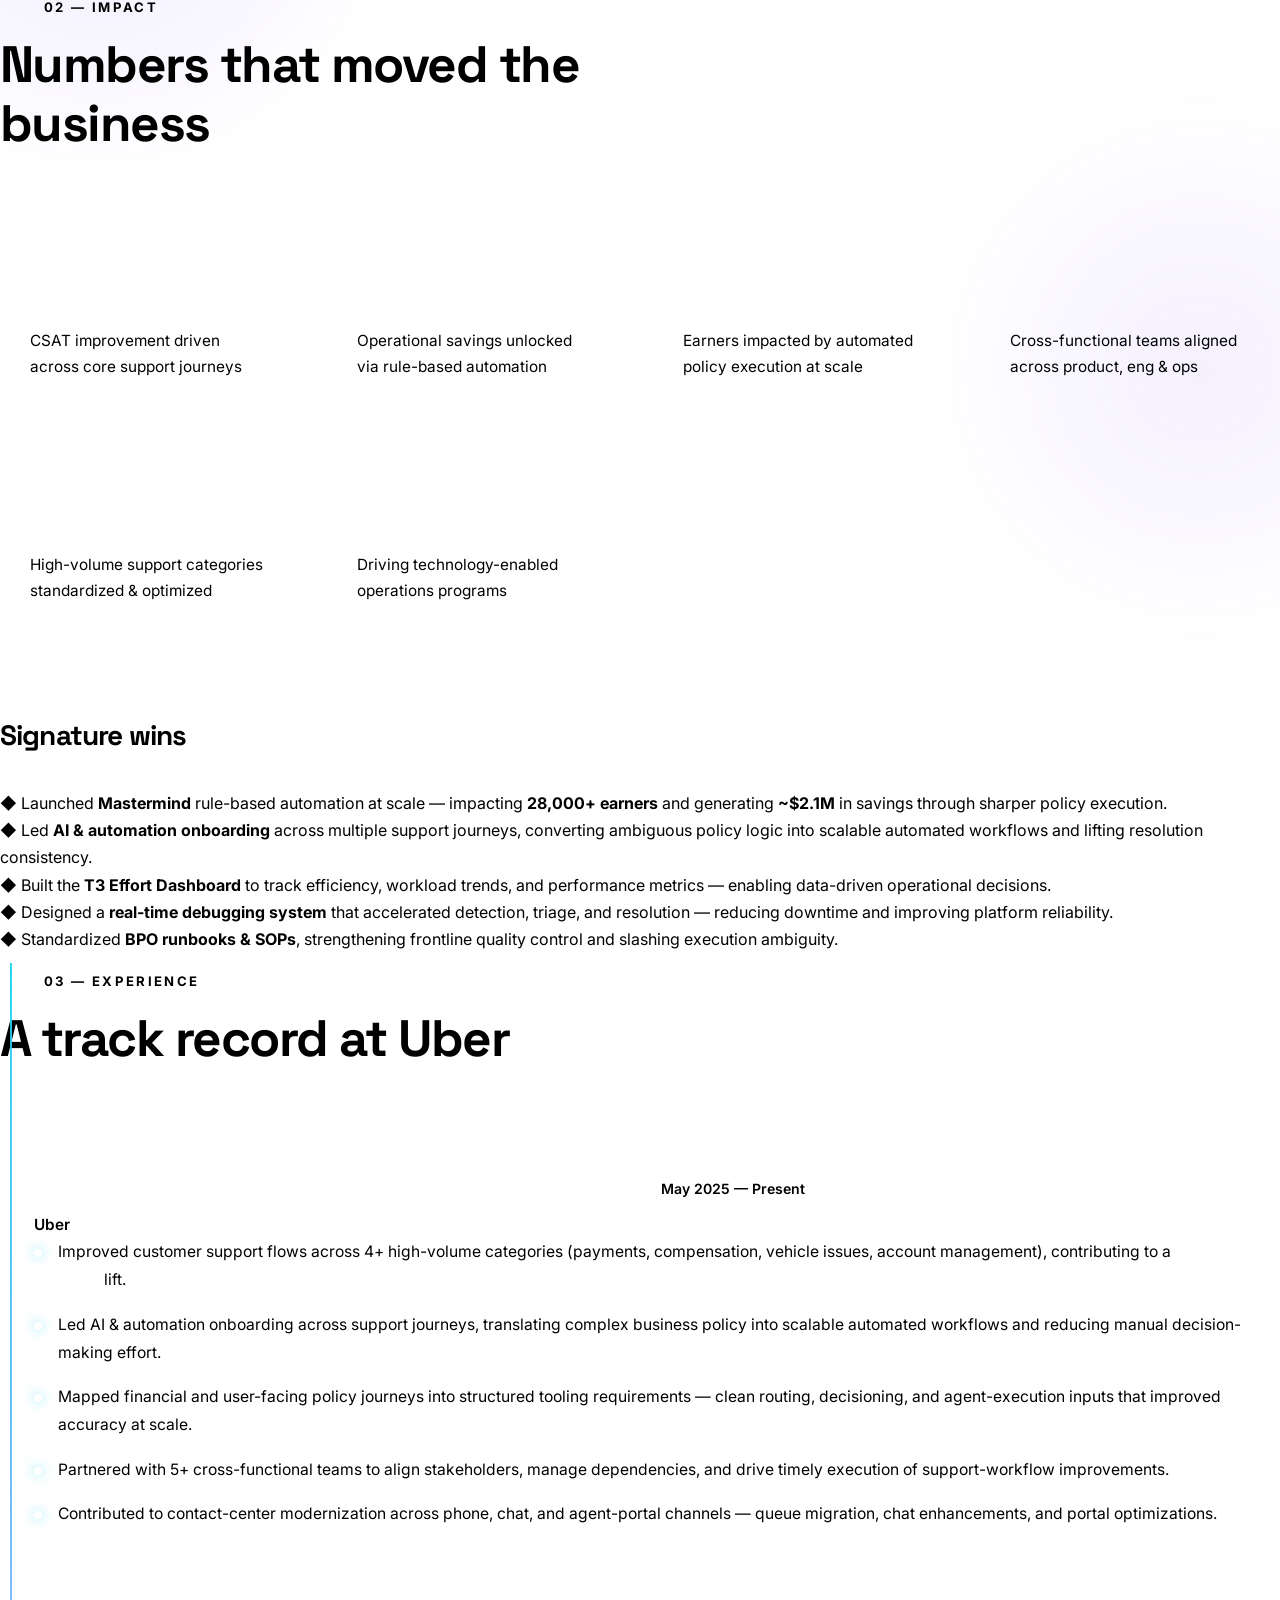
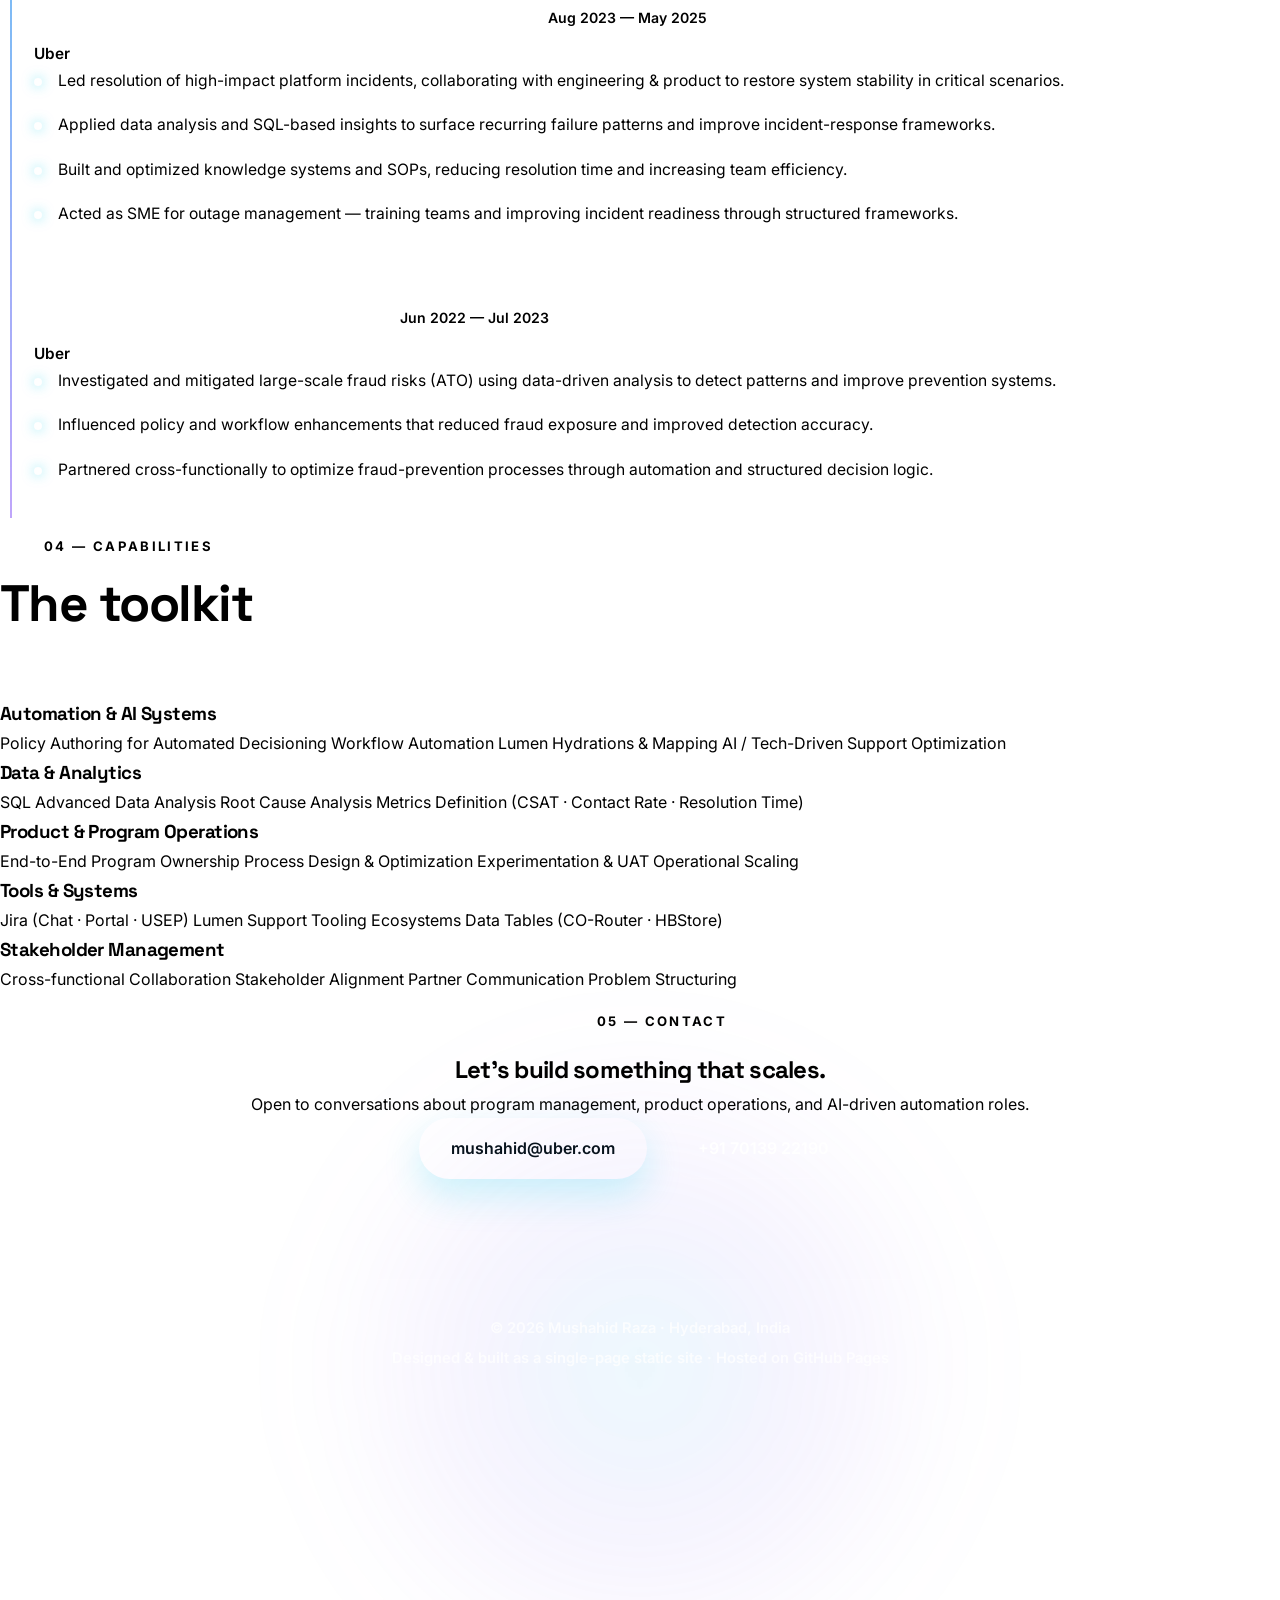
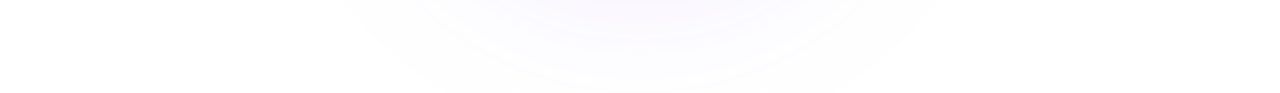
==== commit 06a424a5: "Update index.html" ====
--- a/index.html
+++ b/index.html
@@ -3,8 +3,8 @@
 <head>
   <meta charset="UTF-8" />
   <meta name="viewport" content="width=device-width, initial-scale=1.0" />
-  <title>Mushahid Raza — Program Management | Product Operations </title>
-  <meta name="description" content="Operations, Program Management and Product Operations professional specializing in operational excellence, product rollouts, cross-functional leadership, automation and AI-enabled process improvement." />
+  <title>Mushahid Raza — Program & Product Operations Leader</title>
+  <meta name="description" content="Mushahid Raza — Program Management & Product Operations leader specializing in AI-driven automation, workflow scaling, and marketplace operations." />
   <meta name="author" content="Mushahid Raza" />
 
   <!-- Open Graph / social preview -->
@@ -48,7 +48,10 @@
         <span class="grad">scalable, AI-driven systems.</span>
       </h2>
       <p class="hero__desc reveal">
-         Operations, Program Management, and Product Operations professional with 5+ years of experience leading cross-functional initiatives across Product, Engineering, and Operations. Passionate about building scalable operational solutions, improving customer experience, driving operational excellence, and delivering measurable business impact through data, automation, and strategic execution.
+        Program &amp; Product Operations leader with 6+ years driving cross-functional,
+        technology-enabled initiatives across fast-paced marketplace and mobility platforms —
+        architecting automation workflows and policy-execution frameworks that move CSAT,
+        cut manual effort, and unlock millions in savings.
       </p>
       <div class="hero__actions reveal">
         <a href="#impact" class="btn btn--primary">See the impact</a>
@@ -68,15 +71,23 @@
     </div>
     <div class="about">
       <p class="about__lead reveal">
-        I help Product, Engineering, and Operations teams transform complex operational challenges into scalable programs that improve customer experience, operational efficiency, and business performance.
+        I sit at the intersection of <strong>operations, product, and engineering</strong> —
+        translating complex business policy into clean routing, decisioning, and automation logic
+        that runs reliably at scale.
       </p>
       <p class="reveal">
-        Throughout my career at Uber, I've led cross-functional initiatives across Product Operations, Incident Management, Risk & Compliance, and Customer Operations. My work spans operational readiness, workflow automation, AI-enabled process improvements, stakeholder management, launch planning, executive reporting, root cause analysis, SOP development, and post-launch optimization. I enjoy solving ambiguous operational challenges using data, technology, and structured execution.
+        Over the last six years I've owned end-to-end programs across customer support, risk &amp;
+        compliance, and platform reliability — leading AI &amp; automation onboarding, standardizing
+        high-volume support journeys, and partnering with 10+ cross-functional teams to ship
+        measurable improvements. I'm equally comfortable writing SQL to find the root cause of a
+        recurring failure, mapping a policy journey into tooling requirements, or coordinating a
+        multi-team launch from readiness to post-launch tracking.
       </p>
       <div class="about__facts">
-        <div class="fact reveal"> <span class="fact__k">Operational Excellence</span> <span class="fact__v">Process Optimization &amp; Governance</span> </div>        
-        <div class="fact reveal"> <span class="fact__k">Program Delivery</span> <span class="fact__v">Cross-functional Execution &amp; Launches</span> </div>
-        <div class="fact reveal"> <span class="fact__k">Operational Transformation</span> <span class="fact__v">Automation, AI &amp; Continuous Improvement</span> </div>
+        <div class="fact reveal"><span class="fact__k">Based in</span><span class="fact__v">Hyderabad, India</span></div>
+        <div class="fact reveal"><span class="fact__k">Focus</span><span class="fact__v">AI Automation · Program Ops</span></div>
+        <div class="fact reveal"><span class="fact__k">Domain</span><span class="fact__v">Marketplace &amp; Mobility</span></div>
+        <div class="fact reveal"><span class="fact__k">Education</span><span class="fact__v">B.E. · CGPA 3.90</span></div>
       </div>
     </div>
   </section>
@@ -84,160 +95,94 @@
   <!-- Impact / animated metrics -->
   <section class="section section--impact" id="impact">
     <div class="section__head reveal">
-      <span class="section__tag">02 — Business Impact</span>
-      <h2 class="section__title">Driving measurable business outcomes</h2>
+      <span class="section__tag">02 — Impact</span>
+      <h2 class="section__title">Numbers that moved the business</h2>
     </div>
     <div class="metrics">
       <div class="metric reveal">
-        <div class="metric__num"><span class="count" data-target="295" data-suffix=""></span><span class="metric__unit">bps</span></div>
-        <p class="metric__label">CSAT improvement</p>
-      </div>
-      <div class="metric reveal">
-        <div class="metric__num">$<span class="count" data-target="3.5" data-decimals="1"></span><span class="metric__unit">M+</span></div>
-        <p class="metric__label">Automation Savings</p>
-      </div>
-      <div class="metric reveal">
-        <div class="metric__num"><span class="count" data-target="45"></span><span class="metric__unit">K+</span></div>
-        <p class="metric__label">Customers positively impacted</p>
-      </div>
-      <div class="metric reveal">
-        <div class="metric__num"><span class="count" data-target="15" data-suffix=""></span><span class="metric__unit">+</span></div>
-        <p class="metric__label">Strategic Programs Delivered</p>
-      </div>
-      <div class="metric reveal">
-        <div class="metric__num"><span class="count" data-target="12" data-suffix=""></span><span class="metric__unit">+</span></div>
-        <p class="metric__label">AI Workflows Transformed</p>
-      </div>
-      <div class="metric reveal">
-        <div class="metric__num"><span class="count" data-target="28" data-suffix=""></span><span class="metric__unit">%</span></div>
-        <p class="metric__label">Contact Volume Optimized</p>
+        <div class="metric__num"><span class="count" data-target="170" data-suffix=""></span><span class="metric__unit">bps</span></div>
+        <p class="metric__label">CSAT improvement driven across core support journeys</p>
+      </div>
+      <div class="metric reveal">
+        <div class="metric__num">$<span class="count" data-target="2.1" data-decimals="1"></span><span class="metric__unit">M+</span></div>
+        <p class="metric__label">Operational savings unlocked via rule-based automation</p>
+      </div>
+      <div class="metric reveal">
+        <div class="metric__num"><span class="count" data-target="28000"></span><span class="metric__unit">+</span></div>
+        <p class="metric__label">Earners impacted by automated policy execution at scale</p>
+      </div>
+      <div class="metric reveal">
+        <div class="metric__num"><span class="count" data-target="10" data-suffix=""></span><span class="metric__unit">+</span></div>
+        <p class="metric__label">Cross-functional teams aligned across product, eng &amp; ops</p>
+      </div>
+      <div class="metric reveal">
+        <div class="metric__num"><span class="count" data-target="8" data-suffix=""></span><span class="metric__unit">+</span></div>
+        <p class="metric__label">High-volume support categories standardized &amp; optimized</p>
+      </div>
+      <div class="metric reveal">
+        <div class="metric__num"><span class="count" data-target="6" data-suffix=""></span><span class="metric__unit">+ yrs</span></div>
+        <p class="metric__label">Driving technology-enabled operations programs</p>
       </div>
     </div>
 
     <div class="highlights">
-      <h3 class="highlights__title reveal">Key Achievements</h3>
-
-<div class="highlights-grid">
-
-  <article class="highlight-card reveal">
-    <div class="highlight-icon"></div>
-    <h4>Strategic Program Delivery</h4>
-    <p>
-      Delivered <strong>15+ strategic programs annually</strong> from planning and governance through rollout, stakeholder management, and post-launch optimization.
-    </p>
-  </article>
-
-  <article class="highlight-card reveal">
-    <div class="highlight-icon"></div>
-    <h4>Automation at Scale</h4>
-    <p>
-      Scaled the <strong>Mastermind automation program</strong>, delivering <strong>$3.5M+ in annual savings</strong> while improving the experience of <strong>45,000+ customers</strong>.
-    </p>
-  </article>
-
-  <article class="highlight-card reveal">
-    <div class="highlight-icon"></div>
-    <h4>Cross-functional Leadership</h4>
-    <p>
-      Partnered with <strong>Product and Engineering</strong> teams to transform operational insights into scalable product and process improvements.
-    </p>
-  </article>
-
-  <article class="highlight-card reveal">
-    <div class="highlight-icon"></div>
-    <h4>AI & Operational Excellence</h4>
-    <p>
-      Modernized <strong>12+ operational workflows</strong> through AI and automation while building executive dashboards that enabled data-driven decision making.
-    </p>
-  </article>
-
-</div> <!-- highlights-grid -->
-
-</div> <!-- highlights -->
+      <h3 class="highlights__title reveal">Signature wins</h3>
+      <ul class="highlights__list">
+        <li class="reveal"><span class="hl__mark">◆</span> Launched <strong>Mastermind</strong> rule-based automation at scale — impacting <strong>28,000+ earners</strong> and generating <strong>~$2.1M</strong> in savings through sharper policy execution.</li>
+        <li class="reveal"><span class="hl__mark">◆</span> Led <strong>AI &amp; automation onboarding</strong> across multiple support journeys, converting ambiguous policy logic into scalable automated workflows and lifting resolution consistency.</li>
+        <li class="reveal"><span class="hl__mark">◆</span> Built the <strong>T3 Effort Dashboard</strong> to track efficiency, workload trends, and performance metrics — enabling data-driven operational decisions.</li>
+        <li class="reveal"><span class="hl__mark">◆</span> Designed a <strong>real-time debugging system</strong> that accelerated detection, triage, and resolution — reducing downtime and improving platform reliability.</li>
+        <li class="reveal"><span class="hl__mark">◆</span> Standardized <strong>BPO runbooks &amp; SOPs</strong>, strengthening frontline quality control and slashing execution ambiguity.</li>
+      </ul>
+    </div>
   </section>
 
   <!-- Experience timeline -->
   <section class="section" id="experience">
     <div class="section__head reveal">
       <span class="section__tag">03 — Experience</span>
-      <h2 class="section__title">Professional Journey</h2>
+      <h2 class="section__title">A track record at Uber</h2>
     </div>
     <div class="timeline">
       <div class="tl__item reveal">
         <div class="tl__dot"></div>
         <div class="tl__body">
-         <div class="tl__header">
-  <div>
-    <h3 class="tl__role">Associate Program Manager – Product Planning &amp; Operations</h3>
-    <p class="tl__org">Uber</p>
-  </div>
-
-  <span class="tl__date">May 2025 — Present</span>
-</div>
-
-<ul>
-      <li>Led operational strategy across <strong>6+ high-volume support domains</strong>, driving a <strong>+295 BPS improvement in CSAT</strong> through customer-centric process optimization.</li>
-
-      <li>Partnered with <strong>Product, Engineering, Policy, CX, Safety, and regional Operations</strong> teams to deliver scalable product rollouts, operational improvements, and enhanced customer experiences.</li>
-
-      <li>Directed AI-enabled automation initiatives that improved workflow efficiency, decision consistency, and delivered approximately <strong>$1.07M in annual operational savings</strong>.</li>
-
-      <li>Owned operational readiness for workflow and feature launches, including UAT, stakeholder alignment, SOP development, launch planning, risk management, and post-launch monitoring.</li>
-
-      <li>Built executive dashboards using CSAT, productivity, contact-driver, and performance data to enable strategic prioritization and operational decision-making.</li>
-    </ul>
+          <div class="tl__meta"><span class="tl__role">Associate Program Manager — Product Planning &amp; Operations</span><span class="tl__date">May 2025 — Present</span></div>
+          <span class="tl__org">Uber</span>
+          <ul>
+            <li>Improved customer support flows across 4+ high-volume categories (payments, compensation, vehicle issues, account management), contributing to a <strong>+170 bps CSAT</strong> lift.</li>
+            <li>Led AI &amp; automation onboarding across support journeys, translating complex business policy into scalable automated workflows and reducing manual decision-making effort.</li>
+            <li>Mapped financial and user-facing policy journeys into structured tooling requirements — clean routing, decisioning, and agent-execution inputs that improved accuracy at scale.</li>
+            <li>Partnered with 5+ cross-functional teams to align stakeholders, manage dependencies, and drive timely execution of support-workflow improvements.</li>
+            <li>Contributed to contact-center modernization across phone, chat, and agent-portal channels — queue migration, chat enhancements, and portal optimizations.</li>
+          </ul>
         </div>
       </div>
 
       <div class="tl__item reveal">
         <div class="tl__dot"></div>
         <div class="tl__body">
-         <div class="tl__header">
-  <div>
-    <h3 class="tl__role">Service Team Lead – Bugs &amp; Outages (Tier 2)</h3>
-    <p class="tl__org">Uber</p>
-  </div>
-
-  <span class="tl__date">Aug 2023 — May 2025</span>
-</div>
-
-<ul>
-      <li>Led operational response for high-impact platform incidents, coordinating cross-functional teams to restore service and minimize customer impact.</li>
-
-      <li>Directed end-to-end incident operations including prioritization, root cause analysis, risk assessment, stakeholder communication, and post-incident reviews.</li>
-
-      <li>Partnered with Product and Engineering teams to prioritize recurring issues, influence roadmap decisions, and implement scalable operational improvements.</li>
-
-      <li>Developed SOPs, runbooks, training programs, and operational readiness frameworks that improved response quality and execution consistency.</li>
-
-      <li>Leveraged SQL and operational analytics to identify trends, measure business impact, and support product strategy and continuous improvement initiatives.</li>
-    </ul>
+          <div class="tl__meta"><span class="tl__role">Service Team Analyst III — Bugs &amp; Outages (Tier 2)</span><span class="tl__date">Aug 2023 — May 2025</span></div>
+          <span class="tl__org">Uber</span>
+          <ul>
+            <li>Led resolution of high-impact platform incidents, collaborating with engineering &amp; product to restore system stability in critical scenarios.</li>
+            <li>Applied data analysis and SQL-based insights to surface recurring failure patterns and improve incident-response frameworks.</li>
+            <li>Built and optimized knowledge systems and SOPs, reducing resolution time and increasing team efficiency.</li>
+            <li>Acted as SME for outage management — training teams and improving incident readiness through structured frameworks.</li>
+          </ul>
         </div>
       </div>
 
       <div class="tl__item reveal">
         <div class="tl__dot"></div>
         <div class="tl__body">
-         <div class="tl__header">
-  <div>
-    <h3 class="tl__role">Senior Risk &amp; Compliance Specialist</h3>
-    <p class="tl__org">Uber</p>
-  </div>
-
-  <span class="tl__date">Jun 2022 — Jul 2023</span>
-</div>
-
-<ul>
-      <li>Investigated large-scale Account Takeover (ATO) fraud using data-driven analysis to reduce operational risk and strengthen customer trust.</li>
-
-      <li>Partnered with Risk, Product, Engineering, and Operations teams to improve fraud prevention strategies and optimize operational workflows.</li>
-
-      <li>Drove policy enhancements and automation initiatives that improved investigation consistency and operational efficiency.</li>
-
-      <li>Established structured decision frameworks that enabled scalable, high-quality risk investigations.</li>
-
-      <li>Provided analytical insights to support cross-functional process improvements and long-term risk mitigation strategies.</li>
-    </ul>
+          <div class="tl__meta"><span class="tl__role">Senior Risk &amp; Compliance Specialist</span><span class="tl__date">Jun 2022 — Jul 2023</span></div>
+          <span class="tl__org">Uber</span>
+          <ul>
+            <li>Investigated and mitigated large-scale fraud risks (ATO) using data-driven analysis to detect patterns and improve prevention systems.</li>
+            <li>Influenced policy and workflow enhancements that reduced fraud exposure and improved detection accuracy.</li>
+            <li>Partnered cross-functionally to optimize fraud-prevention processes through automation and structured decision logic.</li>
+          </ul>
         </div>
       </div>
     </div>
@@ -245,100 +190,73 @@
 
   <!-- Skills -->
   <section class="section" id="skills">
-     <div class="section__head reveal">
-    <span class="section__tag">04 — Expertise</span>
-    <h2 class="section__title">Core Competencies</h2>
-  </div>
-
-  <div class="skills-grid">
-
-    <div class="skill-card reveal">
-      <h3>Program Management</h3>
-      <div class="skill-tags">
-  <span>Program Delivery</span>
-  <span>Strategic Planning</span>
-  <span>Portfolio Management</span>
-  <span>Product Rollouts</span>
-  <span>Operational Readiness</span>
-  <span>Risk Management</span>
-</div>
-    </div>
-
-    <div class="skill-card reveal">
-      <h3>Operations Excellence</h3>
-      <div class="skill-tags">
-  <span>Product Operations</span>
-  <span>Operational Excellence</span>
-  <span>Process Optimization</span>
-  <span>AI Automation</span>
-  <span>Continuous Improvement</span>
-  <span>Workflow Design</span>
-</div>
-    </div>
-
-    <div class="skill-card reveal">
-      <h3>Leadership & Strategy</h3>
-      <div class="skill-tags">
-  <span>Stakeholder Management</span>
-  <span>Cross-functional Leadership</span>
-  <span>Executive Communication</span>
-  <span>Change Management</span>
-  <span>Incident Management</span>
-  <span>Root Cause Analysis</span>
-</div>
-    </div>
-
-    <div class="skill-card reveal">
-      <h3>Analytics & Tools</h3>
-      <div class="skill-tags">
-  <span>SQL</span>
-  <span>Looker</span>
-  <span>Jira</span>
-  <span>Confluence</span>
-  <span>Salesforce</span>
-  <span>ServiceNow</span>
-  <span>Google Workspace</span>
-  <span>Dashboarding</span>
-</div>
+    <div class="section__head reveal">
+      <span class="section__tag">04 — Capabilities</span>
+      <h2 class="section__title">The toolkit</h2>
+    </div>
+    <div class="skills">
+      <div class="skillcard reveal">
+        <h3>Automation &amp; AI Systems</h3>
+        <div class="tags">
+          <span>Policy Authoring for Automated Decisioning</span>
+          <span>Workflow Automation</span>
+          <span>Lumen Hydrations &amp; Mapping</span>
+          <span>AI / Tech-Driven Support Optimization</span>
+        </div>
+      </div>
+      <div class="skillcard reveal">
+        <h3>Data &amp; Analytics</h3>
+        <div class="tags">
+          <span>SQL</span>
+          <span>Advanced Data Analysis</span>
+          <span>Root Cause Analysis</span>
+          <span>Metrics Definition (CSAT · Contact Rate · Resolution Time)</span>
+        </div>
+      </div>
+      <div class="skillcard reveal">
+        <h3>Product &amp; Program Operations</h3>
+        <div class="tags">
+          <span>End-to-End Program Ownership</span>
+          <span>Process Design &amp; Optimization</span>
+          <span>Experimentation &amp; UAT</span>
+          <span>Operational Scaling</span>
+        </div>
+      </div>
+      <div class="skillcard reveal">
+        <h3>Tools &amp; Systems</h3>
+        <div class="tags">
+          <span>Jira (Chat · Portal · USEP)</span>
+          <span>Lumen</span>
+          <span>Support Tooling Ecosystems</span>
+          <span>Data Tables (CO-Router · HBStore)</span>
+        </div>
+      </div>
+      <div class="skillcard reveal">
+        <h3>Stakeholder Management</h3>
+        <div class="tags">
+          <span>Cross-functional Collaboration</span>
+          <span>Stakeholder Alignment</span>
+          <span>Partner Communication</span>
+          <span>Problem Structuring</span>
+        </div>
       </div>
     </div>
   </section>
 
   <!-- Contact -->
   <section class="section section--contact" id="contact">
-    <div class="section__head reveal">
-    <h2 class="section__title">Let's create impact together.</h2>
-</div>
-
-<p class="contact__lead reveal">
-Open to Program Management, Product Operations, and Operational Excellence opportunities. Whether you're hiring, exploring a collaboration, or would simply like to connect, I'd be glad to hear from you.
-</p>
-
-<div class="availability reveal">
-    <span class="status"></span>
-    Open to Program & Product Operations opportunities
-</div>
-
-<div class="contact__links reveal">
-    <a href="mailto:mushahidraza1504@gmail.com" class="btn btn--primary">
-        Email Me
-    </a>
-
-    <a href="https://www.linkedin.com/in/mushahid-raza-3a4a57160/"
-       target="_blank"
-       class="btn btn--ghost">
-        LinkedIn
-    </a>
-</div>
-
-<div class="contact__details reveal">
-    <p>📧 mushahidraza1504@gmail.com</p>
-    <p>📞 +91 70139 22190</p>
-</div>
-
-<footer class="footer">
-    <p>© <span id="year"></span> Mushahid Raza</p>
-    <p>Designed & Built by Mushahid Raza</p>
+    <div class="contact">
+      <span class="section__tag reveal">05 — Contact</span>
+      <h2 class="contact__title reveal">Let's build something that scales.</h2>
+      <p class="contact__desc reveal">Open to conversations about program management, product operations, and AI-driven automation roles.</p>
+      <div class="contact__links reveal">
+        <a href="mailto:mushahid@uber.com" class="btn btn--primary">mushahid@uber.com</a>
+        <a href="tel:+917013922190" class="btn btn--ghost">+91 70139 22190</a>
+      </div>
+    </div>
+    <footer class="footer">
+      <p>© <span id="year"></span> Mushahid Raza · Hyderabad, India</p>
+      <p class="footer__note">Designed &amp; built as a single-page static site · Hosted on GitHub Pages</p>
     </footer>
   </section>
 
--- a/style.css
+++ b/style.css
@@ -1,1628 +1,2210 @@
-/* ===============================================================
-   Mushahid Raza — Portfolio
-   Premium Program Management Portfolio
-=============================================================== */
+/* ===============================================================PART 1 — FOUNDATION + NAVIGATION + HEROReplace everything from  down to just before"/* ===============================================================Sections=============================================================== */"=============================================================== */
+
+/* ===============================================================Design System=============================================================== */
 
 :root{
-    --bg:#070b14;
-    --bg-2:#0b1120;
-
-    --panel:rgba(255,255,255,.04);
-    --panel-hover:rgba(255,255,255,.06);
-    --panel-brd:rgba(255,255,255,.08);
-
-    --text:#e7ecf5;
-    --muted:#8a97ad;
-
-    --cyan:#22d3ee;
-    --violet:#8b5cf6;
-
-    --grad:linear-gradient(120deg,#22d3ee 0%,#8b5cf6 100%);
-
-    --maxw:1120px;
-
-    --ease:cubic-bezier(.22,1,.36,1);
-
-    --shadow-lg:0 18px 45px rgba(0,0,0,.35);
-    --shadow-glow:0 0 40px rgba(34,211,238,.18);
-}
-
-*{
-    margin:0;
-    padding:0;
-    box-sizing:border-box;
+
+--bg:#070b14;
+--bg-2:#0d1323;
+
+--surface:rgba(255,255,255,.045);
+--surface-hover:rgba(255,255,255,.065);
+--border:rgba(255,255,255,.08);
+
+--text:#eef3fb;
+--muted:#9aa7bc;
+
+--cyan:#22d3ee;
+--blue:#3b82f6;
+--violet:#8b5cf6;
+
+--gradient:linear-gradient(135deg,#22d3ee 0%,#3b82f6 45%,#8b5cf6 100%);
+
+--container:1180px;
+
+--radius-sm:14px;
+--radius:20px;
+--radius-lg:28px;
+--radius-pill:999px;
+
+--shadow-sm:0 6px 18px rgba(0,0,0,.18);
+--shadow:0 18px 40px rgba(0,0,0,.28);
+--shadow-lg:0 28px 70px rgba(0,0,0,.38);
+--glow:0 0 35px rgba(34,211,238,.18);
+
+--ease:cubic-bezier(.22,1,.36,1);
+
+}
+
+/* ===============================================================Reset=============================================================== */
+
+*,*::before,*::after{
+
+margin:0;
+padding:0;
+box-sizing:border-box;
+
 }
 
 html{
-    scroll-behavior:smooth;
+
+scroll-behavior:smooth;
+
 }
 
 body{
 
-    font-family:"Inter",sans-serif;
-    color:var(--text);
-
-    background:
-    radial-gradient(circle at 15% 15%,rgba(34,211,238,.08),transparent 32%),
-    radial-gradient(circle at 90% 0%,rgba(139,92,246,.12),transparent 40%),
+font-family:"Inter",sans-serif;
+color:var(--text);
+
+background:
+    radial-gradient(circle at 10% 10%,rgba(34,211,238,.08),transparent 32%),
+    radial-gradient(circle at 90% 5%,rgba(139,92,246,.10),transparent 42%),
     var(--bg);
 
-    line-height:1.65;
-
-    overflow-x:hidden;
-
-    -webkit-font-smoothing:antialiased;
-}
-
-h1,
-h2,
-h3,
+line-height:1.7;
+
+overflow-x:hidden;
+
+-webkit-font-smoothing:antialiased;
+text-rendering:optimizeLegibility;
+
+}
+
+img{
+
+display:block;
+max-width:100%;
+
+}
+
+a{
+
+color:inherit;
+text-decoration:none;
+
+}
+
+h1,h2,h3,.nav__logo{
+
+font-family:"Space Grotesk",sans-serif;
+letter-spacing:-.03em;
+
+}
+
+.grad{
+
+background:var(--gradient);
+-webkit-background-clip:text;
+background-clip:text;
+-webkit-text-fill-color:transparent;
+
+}
+
+#bg-canvas{
+
+position:fixed;
+inset:0;
+pointer-events:none;
+opacity:.42;
+z-index:0;
+
+}
+
+header,section,footer{
+
+position:relative;
+z-index:2;
+
+}
+
+/* ===============================================================Navigation=============================================================== */
+
+.nav{
+
+position:fixed;
+
+inset:0 0 auto 0;
+
+display:flex;
+align-items:center;
+justify-content:space-between;
+
+padding:22px clamp(28px,5vw,60px);
+
+transition:
+    background .35s var(--ease),
+    padding .35s var(--ease),
+    backdrop-filter .35s var(--ease);
+
+z-index:1000;
+
+}
+
+.nav.scrolled{
+
+padding:16px clamp(28px,5vw,60px);
+
+background:rgba(8,12,22,.78);
+
+backdrop-filter:blur(20px);
+
+border-bottom:1px solid rgba(255,255,255,.06);
+
+}
+
 .nav__logo{
-    font-family:"Space Grotesk",sans-serif;
-    letter-spacing:-.02em;
-}
-
-.grad{
-    background:var(--grad);
-    -webkit-background-clip:text;
-    background-clip:text;
-    -webkit-text-fill-color:transparent;
-}
-
-#bg-canvas{
-    position:fixed;
-    inset:0;
-    z-index:0;
-    opacity:.45;
-    pointer-events:none;
-}
-
-section,
-header{
-    position:relative;
-    z-index:2;
-}
-
-/* ===============================================================
-   Navigation
-=============================================================== */
-
-.nav{
-
-    position:fixed;
-
-    top:0;
-    left:0;
-    right:0;
-
-    display:flex;
-    justify-content:space-between;
-    align-items:center;
-
-    padding:20px clamp(24px,5vw,60px);
-
-    transition:
-    background .35s var(--ease),
-    backdrop-filter .35s var(--ease),
-    padding .35s var(--ease);
-
-    z-index:100;
-}
-
-.nav.scrolled{
-
-    background:rgba(7,11,20,.78);
-
-    backdrop-filter:blur(18px);
-
-    border-bottom:1px solid rgba(255,255,255,.06);
-
-    padding:14px clamp(24px,5vw,60px);
-
-}
-
-.nav__logo{
-
-    text-decoration:none;
-
-    color:var(--text);
-
-    font-size:1.55rem;
-
-    font-weight:700;
+
+font-size:1.7rem;
+font-weight:700;
+color:#fff;
 
 }
 
 .nav__logo .dot{
 
-    color:var(--cyan);
+color:var(--cyan);
 
 }
 
 .nav__links{
 
-    display:flex;
-
-    align-items:center;
-
-    gap:30px;
+display:flex;
+align-items:center;
+gap:34px;
 
 }
 
 .nav__links a{
 
-    text-decoration:none;
-
-    color:var(--muted);
-
-    font-size:.95rem;
-
-    font-weight:500;
-
-    transition:.25s;
+color:var(--muted);
+
+font-weight:500;
+
+transition:.25s;
 
 }
 
 .nav__links a:hover{
 
-    color:#fff;
+color:#fff;
 
 }
 
 .nav__cta{
 
-    padding:10px 20px;
-
-    border-radius:999px;
-
-    border:1px solid var(--panel-brd);
-
-    background:var(--panel);
-
-    color:#fff!important;
-
-}
-
-.nav__cta:hover{
-
-    border-color:var(--cyan);
-
-    box-shadow:var(--shadow-glow);
+padding:12px 24px;
+
+border-radius:999px;
+
+background:rgba(255,255,255,.04);
+
+border:1px solid rgba(255,255,255,.08);
+
+}
+
+ .nav__cta:hover{
+
+border-color:rgba(34,211,238,.4);
+
+box-shadow:var(--glow);
 
 }
 
 .nav__burger{
 
-    display:none;
-
-    flex-direction:column;
-
-    gap:5px;
-
-    background:none;
-
-    border:none;
-
-    cursor:pointer;
+display:none;
+
+flex-direction:column;
+
+gap:5px;
+
+background:none;
+
+border:none;
+
+cursor:pointer;
 
 }
 
 .nav__burger span{
 
-    width:26px;
-
-    height:2px;
-
-    background:#fff;
-
-    transition:.3s;
-
-}
-
-/* ===============================================================
-   Buttons
-=============================================================== */
+width:28px;
+height:2px;
+
+background:#fff;
+
+transition:.3s;
+
+}
+
+/* ===============================================================Buttons=============================================================== */
 
 .btn{
 
-    display:inline-flex;
-
-    align-items:center;
-
-    justify-content:center;
-
-    gap:8px;
-
-    text-decoration:none;
-
-    border-radius:999px;
-
-    padding:14px 28px;
-
-    font-weight:600;
-
-    transition:
-    transform .25s var(--ease),
-    box-shadow .25s,
-    border-color .25s;
+display:inline-flex;
+align-items:center;
+justify-content:center;
+
+gap:10px;
+
+padding:16px 32px;
+
+border-radius:999px;
+
+font-weight:600;
+
+transition:
+    transform .28s var(--ease),
+    box-shadow .28s,
+    border-color .28s;
 
 }
 
 .btn:hover{
 
-    transform:translateY(-3px);
+transform:translateY(-3px);
 
 }
 
 .btn--primary{
 
-    background:var(--grad);
-
-    color:#07131b;
-
-    box-shadow:
-    0 12px 35px rgba(34,211,238,.20);
+color:#08131d;
+
+background:var(--gradient);
+
+box-shadow:
+    0 16px 36px rgba(34,211,238,.22);
 
 }
 
 .btn--primary:hover{
 
-    box-shadow:
-    0 18px 45px rgba(139,92,246,.35);
+box-shadow:
+    0 22px 48px rgba(139,92,246,.30);
 
 }
 
 .btn--ghost{
 
-    background:var(--panel);
-
-    color:#fff;
-
-    border:1px solid var(--panel-brd);
+color:#fff;
+
+background:rgba(255,255,255,.04);
+
+border:1px solid rgba(255,255,255,.08);
 
 }
 
 .btn--ghost:hover{
 
-    border-color:var(--cyan);
-
-}
-
-/* ===============================================================
-   Hero
-=============================================================== */
+border-color:rgba(34,211,238,.35);
+
+}
+
+/* ===============================================================Hero=============================================================== */
 
 .hero{
 
-    position:relative;
-
-    min-height:100vh;
-
-    display:flex;
-
-    align-items:center;
-
-    max-width:var(--maxw);
-
-    margin:auto;
-
-    padding:0 clamp(24px,5vw,60px);
+position:relative;
+
+min-height:100vh;
+
+display:flex;
+
+align-items:center;
+
+max-width:var(--container);
+
+margin:auto;
+
+padding:
+    110px
+    clamp(28px,5vw,60px)
+    0;
 
 }
 
 .hero::before{
 
-    content:"";
-
-    position:absolute;
-
-    width:620px;
-
-    height:620px;
-
-    top:-140px;
-
-    right:-120px;
-
-    background:
+content:"";
+
+position:absolute;
+
+width:720px;
+height:720px;
+
+top:-180px;
+right:-160px;
+
+border-radius:50%;
+
+background:
     radial-gradient(circle,
-    rgba(34,211,238,.14),
-    rgba(139,92,246,.10),
-    transparent 70%);
-
-    filter:blur(40px);
-
-    pointer-events:none;
-
-    z-index:-1;
-
-}
-/* ===============================================================
-   Sections
-=============================================================== */
+        rgba(34,211,238,.14),
+        rgba(139,92,246,.10),
+        transparent 70%);
+
+filter:blur(45px);
+
+z-index:-1;
+
+}
+
+.hero__inner{
+
+max-width:920px;
+
+}
+
+.hero__eyebrow{
+
+font-size:1.1rem;
+
+font-weight:500;
+
+color:#dbe5f2;
+
+margin-bottom:26px;
+
+}
+
+.hero__title{
+
+font-size:clamp(5rem,8vw,7.2rem);
+
+font-weight:700;
+
+line-height:.92;
+
+letter-spacing:-.05em;
+
+margin-bottom:26px;
+
+}
+
+.hero__subtitle{
+
+font-size:clamp(1.7rem,3vw,2.35rem);
+
+line-height:1.35;
+
+font-weight:600;
+
+max-width:960px;
+
+margin-bottom:30px;
+
+}
+
+.hero__desc{
+
+max-width:760px;
+
+font-size:1.12rem;
+
+line-height:1.85;
+
+color:var(--muted);
+
+margin-bottom:52px;
+
+}
+
+.hero__actions{
+
+display:flex;
+
+align-items:center;
+
+flex-wrap:wrap;
+
+gap:22px;
+
+}/* ===============================================================PART 2 — SHARED SECTIONS + ABOUTReplace everything from"/* ===============================================================Sections=============================================================== /"down to just before"/ ===============================================================Business Impact=============================================================== */"=============================================================== */
+
+/* ===============================================================Sections=============================================================== */
 
 .section{
-    position:relative;
-    max-width:var(--maxw);
-    margin:0 auto;
-    padding:110px clamp(24px,5vw,60px);
+
+position:relative;
+
+max-width:var(--container);
+
+margin:0 auto;
+
+padding:120px clamp(28px,5vw,60px);
+
 }
 
 .section__head{
-    margin-bottom:55px;
+
+margin-bottom:64px;
+
 }
 
 .section__tag{
-    display:inline-block;
-    color:var(--cyan);
-    text-transform:uppercase;
-    letter-spacing:.14em;
-    font-size:.8rem;
-    font-weight:600;
-    margin-bottom:14px;
+
+display:inline-flex;
+
+align-items:center;
+
+gap:10px;
+
+color:var(--cyan);
+
+text-transform:uppercase;
+
+letter-spacing:.18em;
+
+font-size:.82rem;
+
+font-weight:700;
+
+margin-bottom:18px;
+
+}
+
+.section__tag::before{
+
+content:"";
+
+width:34px;
+
+height:2px;
+
+border-radius:999px;
+
+background:var(--gradient);
+
 }
 
 .section__title{
-    font-size:clamp(2rem,4vw,3rem);
-    line-height:1.15;
-    font-weight:700;
-}
-
-/* ===============================================================
-   About
-=============================================================== */
+
+font-size:clamp(2.4rem,4vw,3.4rem);
+
+font-weight:700;
+
+line-height:1.15;
+
+max-width:760px;
+
+}
+
+.section__title .grad{
+
+white-space:nowrap;
+
+}
+
+/* ===============================================================About=============================================================== */
 
 .about{
-    position:relative;
+
+position:relative;
+
 }
 
 .about::before{
 
-    content:"";
-
-    position:absolute;
-
-    width:520px;
-    height:520px;
-
-    left:-140px;
-    bottom:-140px;
-
-    background:
+content:"";
+
+position:absolute;
+
+width:560px;
+
+height:560px;
+
+left:-180px;
+
+bottom:-180px;
+
+border-radius:50%;
+
+background:
     radial-gradient(circle,
-    rgba(34,211,238,.10),
-    rgba(139,92,246,.08),
-    transparent 72%);
-
-    filter:blur(40px);
-
-    pointer-events:none;
-
-    z-index:-1;
+        rgba(34,211,238,.08),
+        rgba(139,92,246,.08),
+        transparent 72%);
+
+filter:blur(45px);
+
+pointer-events:none;
+
+z-index:-1;
 
 }
 
 .about__lead{
 
-    font-size:1.35rem;
-
-    line-height:1.8;
-
-    color:#dbe5f2;
-
-    max-width:900px;
-
-    margin-bottom:28px;
+max-width:920px;
+
+font-size:1.35rem;
+
+font-weight:500;
+
+line-height:1.9;
+
+color:#edf3fb;
+
+margin-bottom:34px;
 
 }
 
 .about p{
 
-    max-width:900px;
-
-    color:var(--muted);
-
-    font-size:1.04rem;
-
-    margin-bottom:18px;
-
-    line-height:1.9;
+max-width:900px;
+
+color:var(--muted);
+
+font-size:1.06rem;
+
+line-height:1.95;
+
+margin-bottom:22px;
 
 }
 
 .about strong{
 
-    color:#fff;
-
-}
-
-/* ---------- About Cards ---------- */
+color:#fff;
+
+font-weight:600;
+
+}
+
+/* ===============================================================About Cards=============================================================== */
 
 .about__facts{
 
-    display:grid;
-
-    grid-template-columns:
-    repeat(auto-fit,minmax(260px,1fr));
-
-    gap:22px;
-
-    margin-top:48px;
-
-    position:relative;
+display:grid;
+
+grid-template-columns:
+    repeat(auto-fit,minmax(280px,1fr));
+
+gap:26px;
+
+margin-top:56px;
 
 }
 
 .fact{
 
-    position:relative;
-
-    overflow:hidden;
-
-    background:var(--panel);
-
-    border:1px solid var(--panel-brd);
-
-    border-radius:20px;
-
-    padding:28px;
-
-    transition:
+position:relative;
+
+overflow:hidden;
+
+padding:32px;
+
+border-radius:var(--radius);
+
+background:var(--surface);
+
+border:1px solid var(--border);
+
+transition:
     transform .35s var(--ease),
     border-color .35s,
-    box-shadow .35s;
+    box-shadow .35s,
+    background .35s;
 
 }
 
 .fact::before{
 
-    content:"";
-
-    position:absolute;
-
-    inset:0;
-
-    background:
+content:"";
+
+position:absolute;
+
+inset:0;
+
+opacity:0;
+
+transition:.35s;
+
+background:
     linear-gradient(
-    135deg,
-    rgba(34,211,238,.05),
-    transparent 55%,
-    rgba(139,92,246,.05));
-
-    opacity:0;
-
-    transition:.35s;
-
-}
-
-.fact:hover{
-
-    transform:translateY(-8px);
-
-    border-color:
-    rgba(34,211,238,.30);
-
-    box-shadow:
-    0 20px 40px rgba(0,0,0,.25),
-    0 0 35px rgba(34,211,238,.12);
-
-}
-
-.fact:hover::before{
-
-    opacity:1;
-
-}
-
-.fact__k{
-
-    display:block;
-
-    color:var(--cyan);
-
-    text-transform:uppercase;
-
-    letter-spacing:.08em;
-
-    font-size:.76rem;
-
-    font-weight:600;
-
-    margin-bottom:12px;
-
-}
-
-.fact__v{
-
-    display:block;
-
-    color:#f2f6fb;
-
-    font-size:1.08rem;
-
-    line-height:1.5;
-
-    font-family:"Space Grotesk",sans-serif;
-
-    font-weight:600;
-
-}
-
-/* ===============================================================
-   Business Impact
-=============================================================== */
-
-.section--impact{
-    position:relative;
-}
-
-.metrics{
-
-    display:grid;
-
-    grid-template-columns:
-    repeat(auto-fit,minmax(240px,1fr));
-
-    gap:22px;
-
-    margin-bottom:70px;
-
-}
-
-.metric{
-
-    position:relative;
-
-    overflow:hidden;
-
-    background:var(--panel);
-
-    border:1px solid var(--panel-brd);
-
-    border-radius:20px;
-
-    padding:34px 30px;
-
-    transition:
-    transform .35s var(--ease),
-    border-color .35s,
-    box-shadow .35s;
-
-}
-
-.metric::before{
-
-    content:"";
-
-    position:absolute;
-
-    inset:0;
-
-    background:
-    linear-gradient(
-        140deg,
-        rgba(34,211,238,.05),
+        135deg,
+        rgba(34,211,238,.06),
         transparent 55%,
         rgba(139,92,246,.06)
     );
 
-    opacity:0;
-
-    transition:.35s;
-
-}
-
-.metric:hover{
-
-    transform:translateY(-8px);
-
-    border-color:
-    rgba(34,211,238,.28);
-
-    box-shadow:
-    0 18px 40px rgba(0,0,0,.28),
-    0 0 32px rgba(34,211,238,.10);
-
-}
-
-.metric:hover::before{
-
-    opacity:1;
-
-}
-
-.metric__num{
-
-    display:flex;
-
-    align-items:flex-end;
-
-    gap:4px;
-
-    font-family:"Space Grotesk",sans-serif;
-
-    font-size:clamp(2.5rem,5vw,3.2rem);
-
-    font-weight:700;
-
-    line-height:1;
-
-    background:var(--grad);
-
-    -webkit-background-clip:text;
-
-    background-clip:text;
-
-    -webkit-text-fill-color:transparent;
-
-}
-
-.metric__unit{
-
-    font-size:1rem;
-
-    margin-bottom:5px;
-
-}
-
-.metric__label{
-
-    margin-top:16px;
-
-    color:var(--muted);
-
-    line-height:1.6;
-
-    font-size:.95rem;
-
-}
-
-/* ===============================================================
-   Key Achievements
-=============================================================== */
-
-.highlights{
-
-    margin-top:10px;
-
-}
-
-.highlights__title{
-
-    margin-bottom:28px;
-
-    font-size:1.7rem;
-
-    font-weight:700;
-
-}
-
-.highlights-grid{
-
-    display:grid;
-
-    grid-template-columns:
-    repeat(auto-fit,minmax(280px,1fr));
-
-    gap:22px;
-
-}
-
-.highlight-card{
-
-    position:relative;
-
-    overflow:hidden;
-
-    background:var(--panel);
-
-    border:1px solid var(--panel-brd);
-
-    border-radius:20px;
-
-    padding:28px;
-
-    transition:
+}
+
+.fact::after{
+
+content:"";
+
+position:absolute;
+
+width:220px;
+
+height:220px;
+
+top:-110px;
+
+right:-110px;
+
+border-radius:50%;
+
+background:
+    radial-gradient(circle,
+        rgba(34,211,238,.14),
+        transparent 72%);
+
+opacity:0;
+
+transition:.35s;
+
+}
+
+.fact:hover{
+
+transform:translateY(-8px);
+
+background:var(--surface-hover);
+
+border-color:rgba(34,211,238,.30);
+
+box-shadow:
+    var(--shadow),
+    var(--glow);
+
+}
+
+.fact:hover::before,.fact:hover::after{
+
+opacity:1;
+
+}
+
+.fact__k{
+
+display:inline-block;
+
+margin-bottom:16px;
+
+color:var(--cyan);
+
+font-size:.8rem;
+
+font-weight:700;
+
+text-transform:uppercase;
+
+letter-spacing:.12em;
+
+}
+
+.fact__v{
+
+display:block;
+
+color:#fff;
+
+font-family:"Space Grotesk",sans-serif;
+
+font-size:1.15rem;
+
+font-weight:600;
+
+line-height:1.55;
+
+}
+
+/* ===============================================================Utility spacing=============================================================== */
+
+.about p{
+
+margin-bottom:0;
+
+}
+
+.section + .section{
+
+margin-top:10px;
+
+}/* ===============================================================PART 3 — BUSINESS IMPACT + METRICS + KEY ACHIEVEMENTSReplace everything from"/* ===============================================================Business Impact=============================================================== /"down to just before"/ ===============================================================Professional Journey=============================================================== */"=============================================================== */
+
+/* ===============================================================Business Impact=============================================================== */
+
+.section--impact{
+
+position:relative;
+
+}
+
+.section--impact::before{
+
+content:"";
+
+position:absolute;
+
+width:520px;
+
+height:520px;
+
+right:-180px;
+
+top:120px;
+
+border-radius:50%;
+
+background:
+    radial-gradient(circle,
+        rgba(139,92,246,.10),
+        transparent 72%);
+
+filter:blur(45px);
+
+pointer-events:none;
+
+z-index:-1;
+
+}
+
+/* ===============================================================Metrics=============================================================== */
+
+.metrics{
+
+display:grid;
+
+grid-template-columns:
+    repeat(auto-fit,minmax(240px,1fr));
+
+gap:26px;
+
+margin-bottom:72px;
+
+}
+
+.metric{
+
+position:relative;
+
+overflow:hidden;
+
+padding:36px 30px;
+
+background:var(--surface);
+
+border:1px solid var(--border);
+
+border-radius:var(--radius);
+
+transition:
     transform .35s var(--ease),
     border-color .35s,
+    background .35s,
     box-shadow .35s;
 
 }
 
+.metric::before{
+
+content:"";
+
+position:absolute;
+
+inset:0;
+
+opacity:0;
+
+transition:.35s;
+
+background:
+    linear-gradient(
+        140deg,
+        rgba(34,211,238,.06),
+        transparent 55%,
+        rgba(139,92,246,.08)
+    );
+
+}
+
+.metric::after{
+
+content:"";
+
+position:absolute;
+
+width:240px;
+
+height:240px;
+
+top:-120px;
+
+right:-120px;
+
+border-radius:50%;
+
+background:
+    radial-gradient(circle,
+        rgba(34,211,238,.12),
+        transparent 70%);
+
+opacity:0;
+
+transition:.35s;
+
+}
+
+.metric:hover{
+
+transform:translateY(-8px);
+
+background:var(--surface-hover);
+
+border-color:rgba(34,211,238,.30);
+
+box-shadow:
+    var(--shadow),
+    var(--glow);
+
+}
+
+.metric:hover::before,.metric:hover::after{
+
+opacity:1;
+
+}
+
+.metric__num{
+
+display:flex;
+
+align-items:flex-end;
+
+gap:6px;
+
+margin-bottom:18px;
+
+font-family:"Space Grotesk",sans-serif;
+
+font-size:clamp(2.8rem,5vw,3.5rem);
+
+font-weight:700;
+
+line-height:1;
+
+background:var(--gradient);
+
+-webkit-background-clip:text;
+background-clip:text;
+-webkit-text-fill-color:transparent;
+
+}
+
+.metric__unit{
+
+font-size:1rem;
+
+margin-bottom:6px;
+
+}
+
+.metric__label{
+
+color:var(--muted);
+
+font-size:.96rem;
+
+line-height:1.7;
+
+}
+
+/* ===============================================================Key Achievements=============================================================== */
+
+.highlights{
+
+margin-top:10px;
+
+}
+
+.highlights__title{
+
+font-size:1.75rem;
+
+font-weight:700;
+
+margin-bottom:30px;
+
+}
+
+.highlights-grid{
+
+display:grid;
+
+grid-template-columns:repeat(3,1fr);
+
+gap:26px;
+
+}
+
+.highlights-grid .highlight-card:nth-child(4){
+
+grid-column:2 / 3;
+
+}
+
+.highlight-card{
+
+position:relative;
+
+overflow:hidden;
+
+padding:32px;
+
+background:var(--surface);
+
+border:1px solid var(--border);
+
+border-radius:var(--radius);
+
+transition:
+    transform .35s var(--ease),
+    border-color .35s,
+    background .35s,
+    box-shadow .35s;
+
+}
+
 .highlight-card::before{
 
-    content:"";
-
-    position:absolute;
-
-    width:240px;
-
-    height:240px;
-
-    top:-120px;
-
-    right:-120px;
-
-    background:
+content:"";
+
+position:absolute;
+
+width:260px;
+
+height:260px;
+
+top:-130px;
+
+right:-130px;
+
+border-radius:50%;
+
+background:
     radial-gradient(circle,
-    rgba(34,211,238,.12),
-    rgba(139,92,246,.08),
-    transparent 70%);
-
-    opacity:0;
-
-    transition:.35s;
+        rgba(34,211,238,.12),
+        rgba(139,92,246,.10),
+        transparent 72%);
+
+opacity:0;
+
+transition:.35s;
 
 }
 
 .highlight-card:hover{
 
-    transform:translateY(-8px);
-
-    border-color:
-    rgba(34,211,238,.30);
-
-    box-shadow:
-    0 18px 42px rgba(0,0,0,.30),
-    0 0 32px rgba(34,211,238,.12);
+transform:translateY(-8px);
+
+background:var(--surface-hover);
+
+border-color:rgba(34,211,238,.30);
+
+box-shadow:
+    var(--shadow),
+    var(--glow);
 
 }
 
 .highlight-card:hover::before{
 
-    opacity:1;
+opacity:1;
 
 }
 
 .highlight-icon{
 
-    width:52px;
-
-    height:52px;
-
-    border-radius:16px;
-
-    margin-bottom:22px;
-
-    background:
+display:flex;
+
+align-items:center;
+
+justify-content:center;
+
+width:58px;
+
+height:58px;
+
+margin-bottom:22px;
+
+border-radius:18px;
+
+background:
     linear-gradient(
         135deg,
         rgba(34,211,238,.18),
         rgba(139,92,246,.18)
     );
 
-    border:1px solid
-    rgba(255,255,255,.08);
-
-    position:relative;
+border:1px solid rgba(255,255,255,.08);
 
 }
 
 .highlight-icon::after{
 
-    content:"";
-
-    position:absolute;
-
-    inset:14px;
-
-    border-radius:8px;
-
-    background:var(--grad);
+content:"";
+
+width:22px;
+
+height:22px;
+
+border-radius:8px;
+
+background:var(--gradient);
 
 }
 
 .highlight-card h4{
 
-    font-size:1.15rem;
-
-    margin-bottom:14px;
-
-    color:#fff;
+color:#fff;
+
+font-size:1.18rem;
+
+font-weight:600;
+
+margin-bottom:16px;
 
 }
 
 .highlight-card p{
 
-    color:var(--muted);
-
-    line-height:1.8;
-
-    font-size:.98rem;
+color:var(--muted);
+
+font-size:.98rem;
+
+line-height:1.85;
 
 }
 
 .highlight-card strong{
 
-    color:#fff;
-
-}
-/* ===============================================================
-   Professional Journey
-=============================================================== */
+color:#fff;
+
+}
+
+.highlights-grid .highlight-card:nth-child(1){
+
+transition-delay:.02s;
+
+}
+
+.highlights-grid .highlight-card:nth-child(2){
+
+transition-delay:.04s;
+
+}
+
+.highlights-grid .highlight-card:nth-child(3){
+
+transition-delay:.06s;
+
+}
+
+.highlights-grid .highlight-card:nth-child(4){
+
+transition-delay:.08s;
+
+}/* ===============================================================PART 4 — PROFESSIONAL JOURNEYReplace everything from"/* ===============================================================Professional Journey=============================================================== /"down to just before"/ ===============================================================Core Competencies=============================================================== */"=============================================================== */
+
+/* ===============================================================Professional Journey=============================================================== */
 
 .timeline{
 
-    position:relative;
-
-    padding-left:42px;
+position:relative;
+
+padding-left:48px;
 
 }
 
 .timeline::before{
 
-    content:"";
-
-    position:absolute;
-
-    left:8px;
-
-    top:10px;
-
-    bottom:10px;
-
-    width:2px;
-
-    background:
+content:"";
+
+position:absolute;
+
+left:10px;
+
+top:0;
+
+bottom:0;
+
+width:2px;
+
+background:
     linear-gradient(
         to bottom,
-        rgba(34,211,238,.85),
+        rgba(34,211,238,.95),
         rgba(139,92,246,.55)
     );
 
 }
 
-/* ---------- Timeline Item ---------- */
+/* ===============================================================Timeline Item=============================================================== */
 
 .tl__item{
 
-    position:relative;
-
-    margin-bottom:42px;
-
-}
-
-.tl__item:last-child{
-
-    margin-bottom:0;
+position:relative;
+
+margin-bottom:42px;
+
+}
+
+.tl__item{
+
+margin-bottom:0;
 
 }
 
 .tl__dot{
 
-    position:absolute;
-
-    left:-42px;
-
-    top:24px;
+position:absolute;
+
+left:-48px;
+
+top:30px;
+
+width:20px;
+
+height:20px;
+
+border-radius:50%;
+
+background:var(--bg);
+
+border:4px solid var(--cyan);
+
+box-shadow:
+    0 0 0 6px rgba(34,211,238,.08),
+    0 0 22px rgba(34,211,238,.40);
+
+z-index:3;
+
+}
+
+/* ===============================================================Timeline Card=============================================================== */
+
+.tl__body{
+
+position:relative;
+
+overflow:hidden;
+
+padding:34px;
+
+background:var(--surface);
+
+border:1px solid var(--border);
+
+border-radius:var(--radius-lg);
+
+transition:
+    transform .35s var(--ease),
+    border-color .35s,
+    background .35s,
+    box-shadow .35s;
+
+}
+
+.tl__body::before{
+
+content:"";
+
+position:absolute;
+
+width:320px;
+
+height:320px;
+
+top:-160px;
+
+right:-160px;
+
+border-radius:50%;
+
+background:
+    radial-gradient(circle,
+        rgba(34,211,238,.10),
+        rgba(139,92,246,.08),
+        transparent 72%);
+
+opacity:0;
+
+transition:.35s;
+
+}
+
+.tl__body:hover{
+
+transform:translateX(10px);
+
+background:var(--surface-hover);
+
+border-color:rgba(34,211,238,.30);
+
+box-shadow:
+    var(--shadow),
+    var(--glow);
+
+}
+
+.tl__body:hover::before{
+
+opacity:1;
+
+}
+
+/* ===============================================================Timeline Header=============================================================== */
+
+.tl__header{
+
+display:flex;
+
+justify-content:space-between;
+
+align-items:flex-start;
+
+gap:24px;
+
+margin-bottom:26px;
+
+}
+
+.tl__role{
+
+font-size:1.28rem;
+
+font-weight:700;
+
+line-height:1.35;
+
+color:#fff;
+
+margin-bottom:8px;
+
+}
+
+.tl__org{
+
+color:var(--cyan);
+
+font-size:.96rem;
+
+font-weight:600;
+
+}
+
+.tl__date{
+
+display:inline-flex;
+
+align-items:center;
+
+justify-content:center;
+
+white-space:nowrap;
+
+padding:9px 16px;
+
+border-radius:999px;
+
+background:rgba(255,255,255,.05);
+
+border:1px solid rgba(255,255,255,.08);
+
+color:var(--muted);
+
+font-size:.88rem;
+
+font-weight:600;
+
+}
+
+/* ===============================================================Timeline Content=============================================================== */
+
+.tl__body ul{
+
+list-style:none;
+
+display:grid;
+
+gap:16px;
+
+}
+
+.tl__body li{
+
+position:relative;
+
+padding-left:24px;
+
+color:var(--muted);
+
+font-size:.98rem;
+
+line-height:1.8;
+
+}
+
+.tl__body li::before{
+
+content:"";
+
+position:absolute;
+
+left:0;
+
+top:11px;
+
+width:8px;
+
+height:8px;
+
+border-radius:50%;
+
+background:var(--cyan);
+
+box-shadow:
+    0 0 12px rgba(34,211,238,.60);
+
+}
+
+.tl__body strong{
+
+color:#fff;
+
+font-weight:600;
+
+}
+
+/* ===============================================================Timeline Hover Accent=============================================================== */
+
+.tl__item:hover .tl__dot{
+
+transform:scale(1.12);
+
+box-shadow:
+    0 0 0 8px rgba(34,211,238,.10),
+    0 0 28px rgba(34,211,238,.55);
+
+}
+
+.tl__dot{
+
+transition:
+    transform .3s var(--ease),
+    box-shadow .3s var(--ease);
+
+}
+
+/* ===============================================================Mobile Timeline=============================================================== */
+
+@media (max-width:768px){
+
+.timeline{
+
+    padding-left:32px;
+
+}
+
+.timeline::before{
+
+    left:7px;
+
+}
+
+.tl__dot{
+
+    left:-32px;
 
     width:18px;
 
     height:18px;
 
-    border-radius:50%;
-
-    background:var(--bg);
-
-    border:3px solid var(--cyan);
-
-    box-shadow:
-        0 0 0 6px rgba(34,211,238,.10),
-        0 0 20px rgba(34,211,238,.35);
-
-}
-
-/* ---------- Card ---------- */
+}
+
+.tl__header{
+
+    flex-direction:column;
+
+    align-items:flex-start;
+
+    gap:14px;
+
+}
+
+.tl__date{
+
+    align-self:flex-start;
+
+}
 
 .tl__body{
 
-    position:relative;
-
-    overflow:hidden;
-
-    background:var(--panel);
-
-    border:1px solid var(--panel-brd);
-
-    border-radius:22px;
-
-    padding:30px;
+    padding:28px;
+
+}
+
+}/* ===============================================================PART 5 — CORE COMPETENCIES + CONTACT + FOOTERReplace everything from"/* ===============================================================Core Competencies=============================================================== /"down to just before"/ ===============================================================Reveal Animation=============================================================== */"=============================================================== */
+
+/* ===============================================================Core Competencies=============================================================== */
+
+.skills-grid{
+
+display:grid;
+
+grid-template-columns:
+    repeat(auto-fit,minmax(280px,1fr));
+
+gap:28px;
+
+}
+
+.skill-card{
+
+position:relative;
+
+overflow:hidden;
+
+padding:32px;
+
+border-radius:var(--radius-lg);
+
+background:var(--surface);
+
+border:1px solid var(--border);
+
+transition:
+    transform .35s var(--ease),
+    background .35s,
+    border-color .35s,
+    box-shadow .35s;
+
+}
+
+.skill-card::before{
+
+content:"";
+
+position:absolute;
+
+width:300px;
+
+height:300px;
+
+top:-150px;
+
+right:-150px;
+
+border-radius:50%;
+
+background:
+    radial-gradient(circle,
+        rgba(139,92,246,.10),
+        rgba(34,211,238,.08),
+        transparent 72%);
+
+opacity:0;
+
+transition:.35s;
+
+}
+
+.skill-card:hover{
+
+transform:translateY(-8px);
+
+background:var(--surface-hover);
+
+border-color:rgba(34,211,238,.30);
+
+box-shadow:
+    var(--shadow),
+    var(--glow);
+
+}
+
+.skill-card:hover::before{
+
+opacity:1;
+
+}
+
+.skill-card h3{
+
+font-size:1.22rem;
+
+font-weight:700;
+
+color:#fff;
+
+margin-bottom:24px;
+
+}
+
+.skill-card h3::after{
+
+content:"";
+
+display:block;
+
+width:46px;
+
+height:3px;
+
+margin-top:14px;
+
+border-radius:999px;
+
+background:var(--gradient);
+
+}
+
+/* ===============================================================Skill Tags=============================================================== */
+
+.skill-tags{
+
+display:flex;
+
+flex-wrap:wrap;
+
+gap:12px;
+
+}
+
+.skill-tags span{
+
+display:inline-flex;
+
+align-items:center;
+
+justify-content:center;
+
+padding:10px 16px;
+
+border-radius:999px;
+
+background:rgba(255,255,255,.04);
+
+border:1px solid rgba(255,255,255,.08);
+
+color:#dbe6f3;
+
+font-size:.88rem;
+
+font-weight:500;
+
+transition:
+    transform .25s var(--ease),
+    border-color .25s,
+    background .25s;
+
+}
+
+.skill-tags span:hover{
+
+transform:translateY(-2px);
+
+background:rgba(34,211,238,.08);
+
+border-color:rgba(34,211,238,.30);
+
+}
+
+.skill-tags .skill-tags{
+
+display:contents;
+
+}
+
+/* ===============================================================Contact=============================================================== */
+
+.section--contact{
+
+position:relative;
+
+text-align:center;
+
+}
+
+.section--contact::before{
+
+content:"";
+
+position:absolute;
+
+width:650px;
+
+height:650px;
+
+left:50%;
+
+bottom:-320px;
+
+transform:translateX(-50%);
+
+border-radius:50%;
+
+background:
+    radial-gradient(circle,
+        rgba(34,211,238,.10),
+        rgba(139,92,246,.08),
+        transparent 72%);
+
+filter:blur(55px);
+
+pointer-events:none;
+
+z-index:-1;
+
+}
+
+.contact__lead{
+
+max-width:760px;
+
+margin:0 auto 40px;
+
+color:var(--muted);
+
+font-size:1.08rem;
+
+line-height:1.9;
+
+}
+
+.availability{
+
+display:inline-flex;
+
+align-items:center;
+
+gap:12px;
+
+padding:14px 24px;
+
+margin-bottom:46px;
+
+border-radius:999px;
+
+background:var(--surface);
+
+border:1px solid var(--border);
+
+font-weight:500;
+
+}
+
+.status{
+
+width:10px;
+
+height:10px;
+
+border-radius:50%;
+
+background:#22c55e;
+
+box-shadow:
+    0 0 14px rgba(34,197,94,.80);
+
+}
+
+.contact__links{
+
+display:flex;
+
+justify-content:center;
+
+flex-wrap:wrap;
+
+gap:18px;
+
+margin-bottom:46px;
+
+}
+
+.contact__details{
+
+display:flex;
+
+justify-content:center;
+
+flex-wrap:wrap;
+
+gap:42px;
+
+color:var(--muted);
+
+font-size:.95rem;
+
+}
+
+.contact__details p{
+
+transition:color .25s;
+
+}
+
+.contact__details p:hover{
+
+color:#fff;
+
+}
+
+/* ===============================================================Footer=============================================================== */
+
+.footer{
+
+margin-top:100px;
+
+padding-top:34px;
+
+border-top:1px solid rgba(255,255,255,.08);
+
+text-align:center;
+
+color:var(--muted);
+
+font-size:.92rem;
+
+line-height:2;
+
+}
+
+.footer p{
+
+color:#fff;
+
+font-weight:600;
+
+}
+
+.footer p{
+
+opacity:.75;
+
+}/* ===============================================================PART 6 — ANIMATIONS + RESPONSIVE + ACCESSIBILITYReplace everything from"/* ===============================================================Reveal Animation=============================================================== */"to the END OF THE FILE.=============================================================== */
+
+/* ===============================================================Scroll Reveal=============================================================== */
+
+.reveal{
+
+opacity:0;
+
+transform:translateY(32px);
+
+transition:
+    opacity .8s var(--ease),
+    transform .8s var(--ease);
+
+will-change:
+    opacity,
+    transform;
+
+}
+
+.reveal.in{
+
+opacity:1;
+
+transform:none;
+
+}
+
+/* ===============================================================Smooth Hover Animation=============================================================== */
+
+.metric,.highlight-card,.skill-card,.fact,.tl__body{
+
+will-change:
+    transform,
+    box-shadow;
+
+}
+
+/* ===============================================================Tablet=============================================================== */
+
+@media (max-width:992px){
+
+.hero{
+
+    min-height:auto;
+
+    padding:
+        160px
+        clamp(28px,5vw,48px)
+        110px;
+
+}
+
+.hero__title{
+
+    font-size:
+        clamp(4.3rem,10vw,6rem);
+
+}
+
+.hero__subtitle{
+
+    font-size:
+        clamp(1.45rem,3.5vw,2rem);
+
+}
+
+.section{
+
+    padding:
+        100px
+        clamp(28px,5vw,48px);
+
+}
+
+}
+
+/* ===============================================================Mobile=============================================================== */
+
+@media (max-width:768px){
+
+/* ---------- Navigation ---------- */
+
+.nav{
+
+    padding:18px 24px;
+
+}
+
+.nav.scrolled{
+
+    padding:14px 24px;
+
+}
+
+.nav__burger{
+
+    display:flex;
+
+    z-index:120;
+
+}
+
+.nav__links{
+
+    position:fixed;
+
+    inset:0 0 0 auto;
+
+    width:min(82vw,330px);
+
+    display:flex;
+
+    flex-direction:column;
+
+    justify-content:center;
+
+    align-items:flex-start;
+
+    gap:28px;
+
+    padding:40px;
+
+    background:
+        rgba(8,12,22,.97);
+
+    backdrop-filter:blur(24px);
+
+    border-left:
+        1px solid rgba(255,255,255,.08);
+
+    transform:translateX(100%);
 
     transition:
-        transform .35s var(--ease),
-        border-color .35s,
-        box-shadow .35s;
-
-}
-
-.tl__body::before{
-
-    content:"";
-
-    position:absolute;
-
-    width:280px;
-
-    height:280px;
-
-    top:-140px;
-
-    right:-140px;
-
-    background:
-        radial-gradient(
-            circle,
-            rgba(34,211,238,.10),
-            rgba(139,92,246,.08),
-            transparent 70%
-        );
+        transform .35s var(--ease);
+
+}
+
+.nav__links.open{
+
+    transform:translateX(0);
+
+}
+
+.nav__links a{
+
+    font-size:1.08rem;
+
+}
+
+.nav__burger.open span:nth-child(1){
+
+    transform:
+        translateY(7px)
+        rotate(45deg);
+
+}
+
+.nav__burger.open span:nth-child(2){
 
     opacity:0;
 
-    transition:.35s;
-
-}
-
-.tl__body:hover{
-
-    transform:translateX(8px);
-
-    border-color:
-        rgba(34,211,238,.28);
-
-    box-shadow:
-        0 18px 40px rgba(0,0,0,.28),
-        0 0 32px rgba(34,211,238,.10);
-
-}
-
-.tl__body:hover::before{
+}
+
+.nav__burger.open span:nth-child(3){
+
+    transform:
+        translateY(-7px)
+        rotate(-45deg);
+
+}
+
+/* ---------- Hero ---------- */
+
+.hero{
+
+    text-align:left;
+
+    padding:
+        150px
+        24px
+        100px;
+
+}
+
+.hero__title{
+
+    font-size:
+        clamp(3.5rem,14vw,4.8rem);
+
+}
+
+.hero__subtitle{
+
+    font-size:1.35rem;
+
+}
+
+.hero__desc{
+
+    font-size:1rem;
+
+}
+
+.hero__actions{
+
+    flex-direction:column;
+
+    align-items:stretch;
+
+}
+
+.hero__actions .btn{
+
+    width:100%;
+
+}
+
+/* ---------- Sections ---------- */
+
+.section{
+
+    padding:
+        90px
+        24px;
+
+}
+
+.section__head{
+
+    margin-bottom:46px;
+
+}
+
+.section__title{
+
+    font-size:2rem;
+
+}
+
+/* ---------- Cards ---------- */
+
+.about__facts,
+.metrics,
+.highlights-grid,
+.skills-grid{
+
+    grid-template-columns:1fr;
+
+}
+
+/* ---------- Timeline ---------- */
+
+.timeline{
+
+    padding-left:30px;
+
+}
+
+.timeline::before{
+
+    left:6px;
+
+}
+
+.tl__dot{
+
+    left:-30px;
+
+    width:18px;
+
+    height:18px;
+
+}
+
+.tl__header{
+
+    flex-direction:column;
+
+    gap:14px;
+
+}
+
+.tl__date{
+
+    align-self:flex-start;
+
+}
+
+/* ---------- Contact ---------- */
+
+.contact__links{
+
+    flex-direction:column;
+
+}
+
+.contact__links .btn{
+
+    width:100%;
+
+}
+
+.contact__details{
+
+    flex-direction:column;
+
+    gap:16px;
+
+}
+
+}
+
+/* ===============================================================Small Phones=============================================================== */
+
+@media (max-width:480px){
+
+.hero__title{
+
+    font-size:3.2rem;
+
+}
+
+.hero__subtitle{
+
+    font-size:1.2rem;
+
+}
+
+.section{
+
+    padding:80px 20px;
+
+}
+
+}
+
+/* ===============================================================Reduced Motion=============================================================== */
+
+@media (prefers-reduced-motion){
+
+*{
+
+    animation:none !important;
+
+    transition:none !important;
+
+    scroll-behavior:auto !important;
+
+}
+
+.reveal{
 
     opacity:1;
 
-}
-
-/* ---------- Header ---------- */
-
-.tl__header{
-
-    display:flex;
-
-    justify-content:space-between;
-
-    align-items:flex-start;
-
-    gap:24px;
-
-    margin-bottom:22px;
-
-}
-
-.tl__role{
-
-    font-size:1.22rem;
-
-    line-height:1.35;
-
-    font-weight:700;
-
-    color:#fff;
-
-    margin-bottom:6px;
-
-}
-
-.tl__org{
-
-    color:var(--cyan);
-
-    font-size:.95rem;
-
-    font-weight:600;
-
-}
-
-.tl__date{
-
-    white-space:nowrap;
-
-    color:var(--muted);
-
-    font-size:.88rem;
-
-    font-weight:600;
-
-    padding:8px 14px;
-
-    border-radius:999px;
-
-    background:rgba(255,255,255,.04);
-
-    border:1px solid rgba(255,255,255,.06);
-
-}
-
-/* ---------- Bullet List ---------- */
-
-.tl__body ul{
-
-    list-style:none;
-
-    display:grid;
-
-    gap:14px;
-
-}
-
-.tl__body li{
-
-    position:relative;
-
-    padding-left:24px;
-
-    color:var(--muted);
-
-    line-height:1.75;
-
-    font-size:.98rem;
-
-}
-
-.tl__body li::before{
-
-    content:"";
-
-    position:absolute;
-
-    left:0;
-
-    top:11px;
-
-    width:8px;
-
-    height:8px;
-
-    border-radius:50%;
-
-    background:var(--cyan);
-
-    box-shadow:
-        0 0 10px rgba(34,211,238,.55);
-
-}
-
-.tl__body strong{
-
-    color:#fff;
-
-}
-
-/* ---------- Mobile ---------- */
-
-@media (max-width:768px){
-
-    .timeline{
-
-        padding-left:30px;
-
-    }
-
-    .tl__dot{
-
-        left:-30px;
-
-    }
-
-    .tl__header{
-
-        flex-direction:column;
-
-        gap:12px;
-
-    }
-
-    .tl__date{
-
-        align-self:flex-start;
-
-    }
-
-}
-/* ===============================================================
-   Core Competencies
-=============================================================== */
-
-.skills-grid{
-
-    display:grid;
-
-    grid-template-columns:
-    repeat(auto-fit,minmax(270px,1fr));
-
-    gap:24px;
-
-}
-
-.skill-card{
-
-    position:relative;
-
-    overflow:hidden;
-
-    background:var(--panel);
-
-    border:1px solid var(--panel-brd);
-
-    border-radius:22px;
-
-    padding:30px;
-
-    transition:
-        transform .35s var(--ease),
-        border-color .35s,
-        box-shadow .35s;
-
-}
-
-.skill-card::before{
-
-    content:"";
-
-    position:absolute;
-
-    width:260px;
-
-    height:260px;
-
-    top:-130px;
-
-    right:-130px;
-
-    background:
-        radial-gradient(
-            circle,
-            rgba(139,92,246,.10),
-            rgba(34,211,238,.08),
-            transparent 70%
-        );
-
-    opacity:0;
-
-    transition:.35s;
-
-}
-
-.skill-card:hover{
-
-    transform:translateY(-8px);
-
-    border-color:
-        rgba(34,211,238,.30);
-
-    box-shadow:
-        0 20px 42px rgba(0,0,0,.30),
-        0 0 34px rgba(34,211,238,.10);
-
-}
-
-.skill-card:hover::before{
-
-    opacity:1;
-
-}
-
-.skill-card h3{
-
-    font-size:1.2rem;
-
-    margin-bottom:22px;
-
-    color:#fff;
-
-    position:relative;
-
-}
-
-.skill-card h3::after{
-
-    content:"";
-
-    display:block;
-
-    width:42px;
-
-    height:3px;
-
-    margin-top:12px;
-
-    border-radius:20px;
-
-    background:var(--grad);
-
-}
-
-/* ---------- Skill Tags ---------- */
-
-.skill-tags{
-
-    display:flex;
-
-    flex-wrap:wrap;
-
-    gap:12px;
-
-}
-
-.skill-tags span{
-
-    display:inline-flex;
-
-    align-items:center;
-
-    justify-content:center;
-
-    padding:9px 15px;
-
-    border-radius:999px;
-
-    background:rgba(255,255,255,.04);
-
-    border:1px solid rgba(255,255,255,.08);
-
-    color:#d9e3ef;
-
-    font-size:.86rem;
-
-    font-weight:500;
-
-    transition:
-        transform .25s,
-        border-color .25s,
-        background .25s;
-
-}
-
-.skill-tags span:hover{
-
-    transform:translateY(-2px);
-
-    border-color:rgba(34,211,238,.30);
-
-    background:
-        rgba(34,211,238,.08);
-
-}
-
-/* Fix nested skill-tags in last card */
-
-.skill-tags .skill-tags{
-
-    display:contents;
-
-}
-/* ===============================================================
-   Contact
-=============================================================== */
-
-.section--contact{
-
-    text-align:center;
-
-    position:relative;
-
-}
-
-.section--contact::before{
-
-    content:"";
-
-    position:absolute;
-
-    width:600px;
-
-    height:600px;
-
-    left:50%;
-
-    transform:translateX(-50%);
-
-    bottom:-280px;
-
-    background:
-        radial-gradient(
-            circle,
-            rgba(34,211,238,.10),
-            rgba(139,92,246,.08),
-            transparent 72%
-        );
-
-    filter:blur(45px);
-
-    pointer-events:none;
-
-    z-index:-1;
-
-}
-
-.contact__lead{
-
-    max-width:760px;
-
-    margin:0 auto 36px;
-
-    color:var(--muted);
-
-    line-height:1.9;
-
-    font-size:1.08rem;
-
-}
-
-.availability{
-
-    display:inline-flex;
-
-    align-items:center;
-
-    gap:12px;
-
-    padding:12px 22px;
-
-    margin-bottom:42px;
-
-    border-radius:999px;
-
-    background:var(--panel);
-
-    border:1px solid var(--panel-brd);
-
-    font-weight:500;
-
-}
-
-.status{
-
-    width:10px;
-
-    height:10px;
-
-    border-radius:50%;
-
-    background:#22c55e;
-
-    box-shadow:
-        0 0 12px rgba(34,197,94,.70);
-
-}
-
-.contact__links{
-
-    display:flex;
-
-    justify-content:center;
-
-    flex-wrap:wrap;
-
-    gap:18px;
-
-    margin-bottom:42px;
-
-}
-
-.contact__details{
-
-    display:flex;
-
-    justify-content:center;
-
-    flex-wrap:wrap;
-
-    gap:42px;
-
-    color:var(--muted);
-
-    font-size:.95rem;
-
-}
-
-/* ===============================================================
-   Footer
-=============================================================== */
-
-.footer{
-
-    margin-top:90px;
-
-    padding-top:32px;
-
-    border-top:1px solid rgba(255,255,255,.08);
-
-    color:var(--muted);
-
-    font-size:.9rem;
-
-    line-height:1.9;
-
-}
-
-.footer p:first-child{
-
-    color:#fff;
-
-    font-weight:600;
-
-}
-
-/* ===============================================================
-   Reveal Animation
-=============================================================== */
-
-.reveal{
-
-    opacity:0;
-
-    transform:translateY(28px);
-
-    transition:
-        opacity .75s var(--ease),
-        transform .75s var(--ease);
-
-}
-
-.reveal.in{
-
-    opacity:1;
-
     transform:none;
 
 }
 
-/* ===============================================================
-   Responsive
-=============================================================== */
-
-@media (max-width:900px){
-
-    .hero{
-
-        min-height:auto;
-
-        padding-top:150px;
-
-        padding-bottom:120px;
-
-    }
-
-    .hero__title{
-
-        font-size:clamp(3rem,12vw,5rem);
-
-    }
-
-    .hero__subtitle{
-
-        font-size:clamp(1.3rem,5vw,2rem);
-
-    }
-
-}
-
-@media (max-width:768px){
-
-    .nav__links{
-
-        position:fixed;
-
-        inset:0 0 0 auto;
-
-        width:min(82vw,320px);
-
-        background:rgba(8,12,22,.96);
-
-        backdrop-filter:blur(22px);
-
-        border-left:1px solid var(--panel-brd);
-
-        display:flex;
-
-        flex-direction:column;
-
-        justify-content:center;
-
-        align-items:flex-start;
-
-        gap:28px;
-
-        padding:40px;
-
-        transform:translateX(100%);
-
-        transition:transform .35s var(--ease);
-
-    }
-
-    .nav__links.open{
-
-        transform:translateX(0);
-
-    }
-
-    .nav__links a{
-
-        font-size:1.1rem;
-
-    }
-
-    .nav__burger{
-
-        display:flex;
-
-        z-index:120;
-
-    }
-
-    .nav__burger.open span:nth-child(1){
-
-        transform:translateY(7px) rotate(45deg);
-
-    }
-
-    .nav__burger.open span:nth-child(2){
-
-        opacity:0;
-
-    }
-
-    .nav__burger.open span:nth-child(3){
-
-        transform:translateY(-7px) rotate(-45deg);
-
-    }
-
-    .metrics{
-
-        grid-template-columns:1fr;
-
-    }
-
-    .highlights-grid{
-
-        grid-template-columns:1fr;
-
-    }
-
-    .skills-grid{
-
-        grid-template-columns:1fr;
-
-    }
-
-    .contact__details{
-
-        flex-direction:column;
-
-        gap:14px;
-
-    }
-
-}
-
-@media (prefers-reduced-motion:reduce){
-
-    *{
-
-        animation:none !important;
-
-        transition:none !important;
-
-    }
-
-    .reveal{
-
-        opacity:1;
-
-        transform:none;
-
-    }
-
-}
+}
+
+/* ===============================================================Focus States=============================================================== */
+
+a:focus-visible,button:focus-visible,.btn:focus-visible{
+
+outline:2px solid var(--cyan);
+
+outline-offset:4px;
+
+border-radius:10px;
+
+}
+
+/* ===============================================================Text Selection=============================================================== */
+
+::selection{
+
+background:
+    rgba(34,211,238,.25);
+
+color:#fff;
+
+}
+
+/* ===============================================================Scrollbar=============================================================== */
+
+::-webkit-scrollbar{
+
+width:10px;
+
+}
+
+::-webkit-scrollbar-track{
+
+background:#09101b;
+
+}
+
+::-webkit-scrollbar-thumb{
+
+border-radius:999px;
+
+background:
+    linear-gradient(
+        var(--cyan),
+        var(--violet)
+    );
+
+}
+
+::-webkit-scrollbar-thumb{
+
+background:
+    linear-gradient(
+        #3be0ff,
+        #9d75ff
+    );
+
+}
+
+/* ===========================END OF STYLE.CSS v2=========================== */
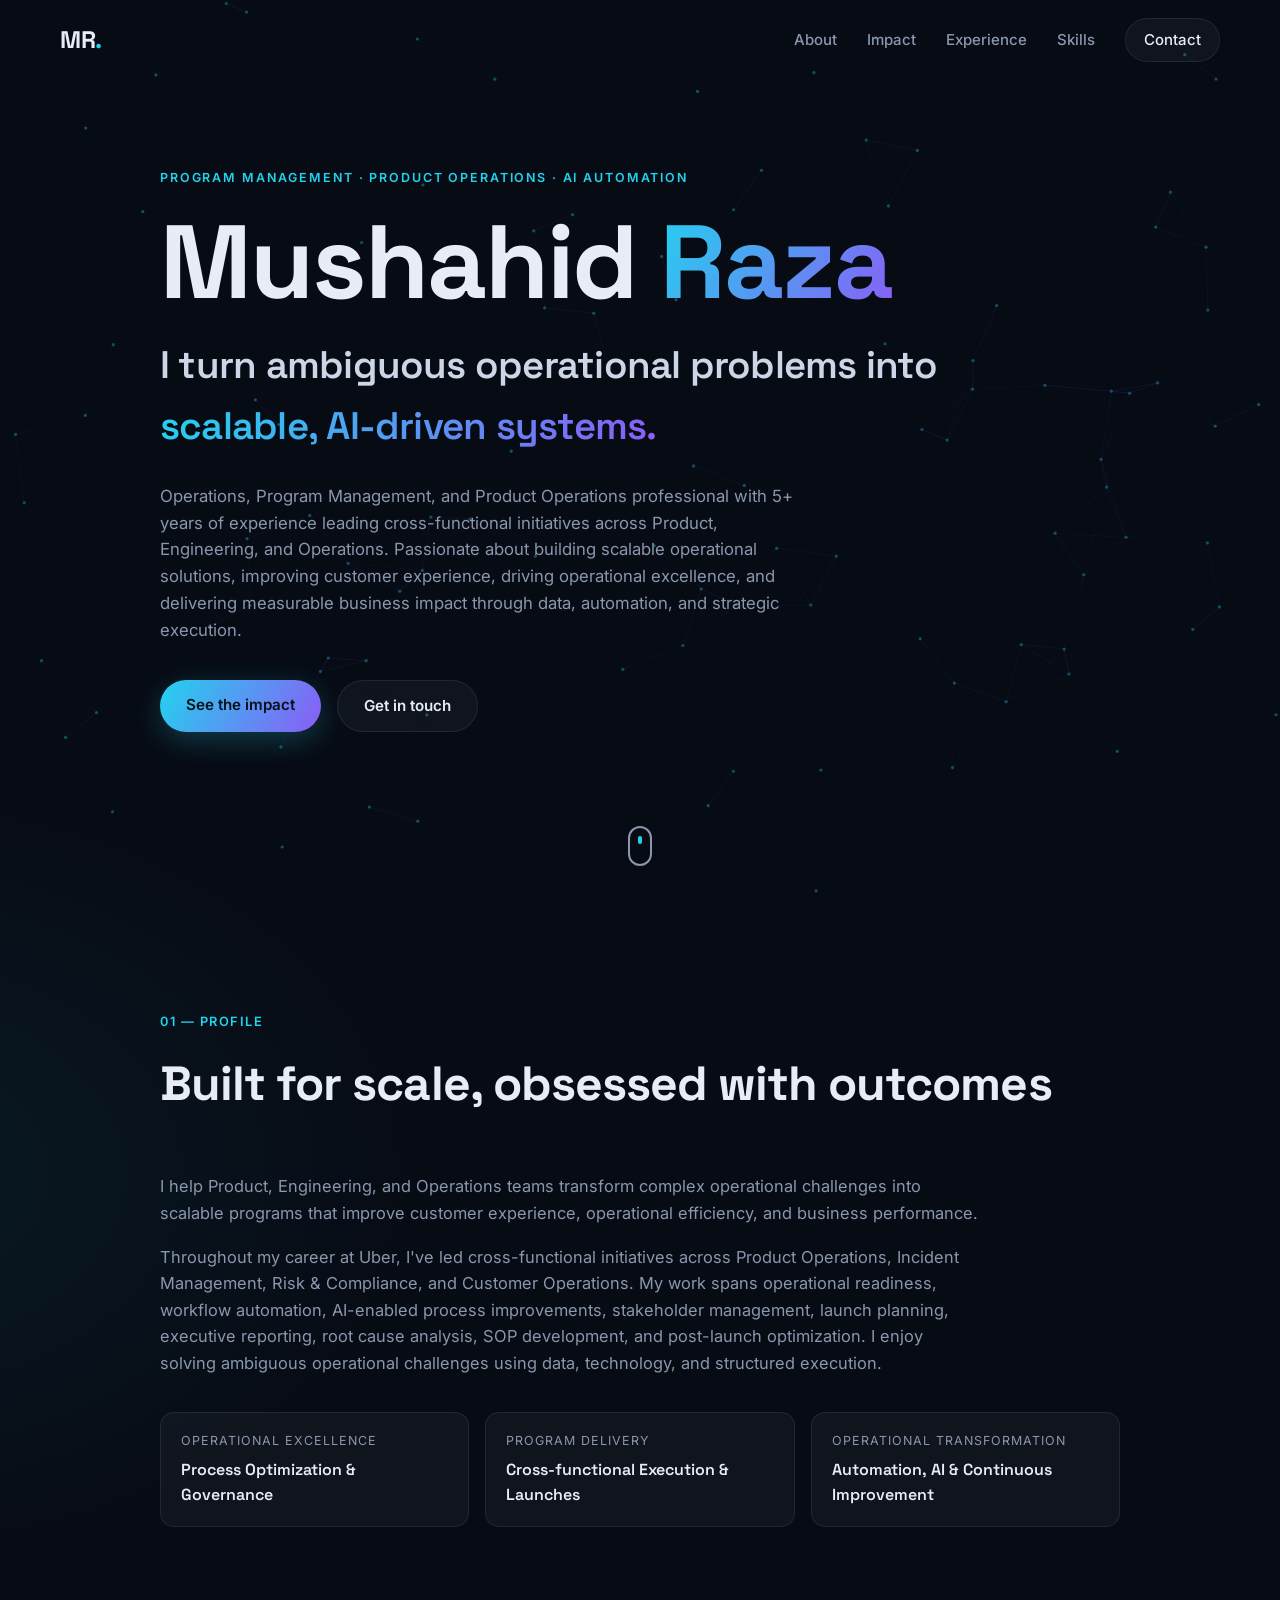
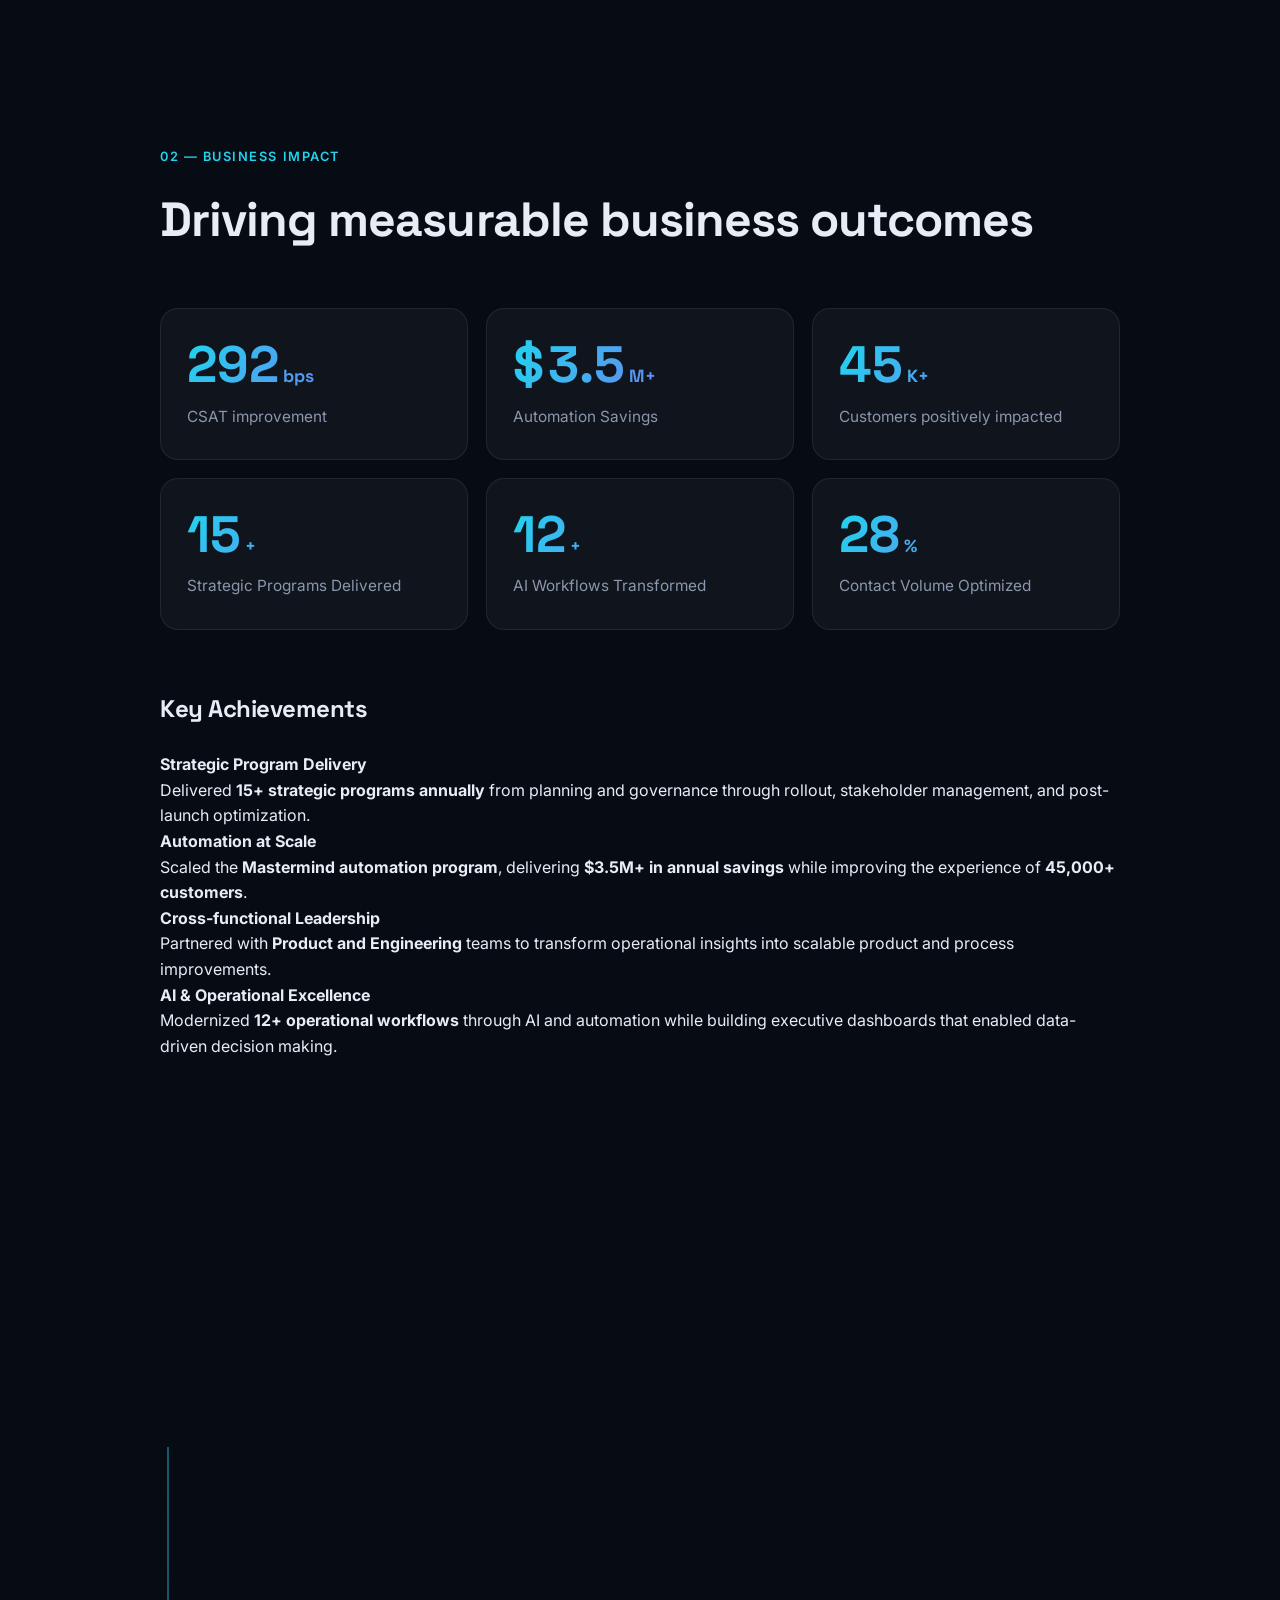
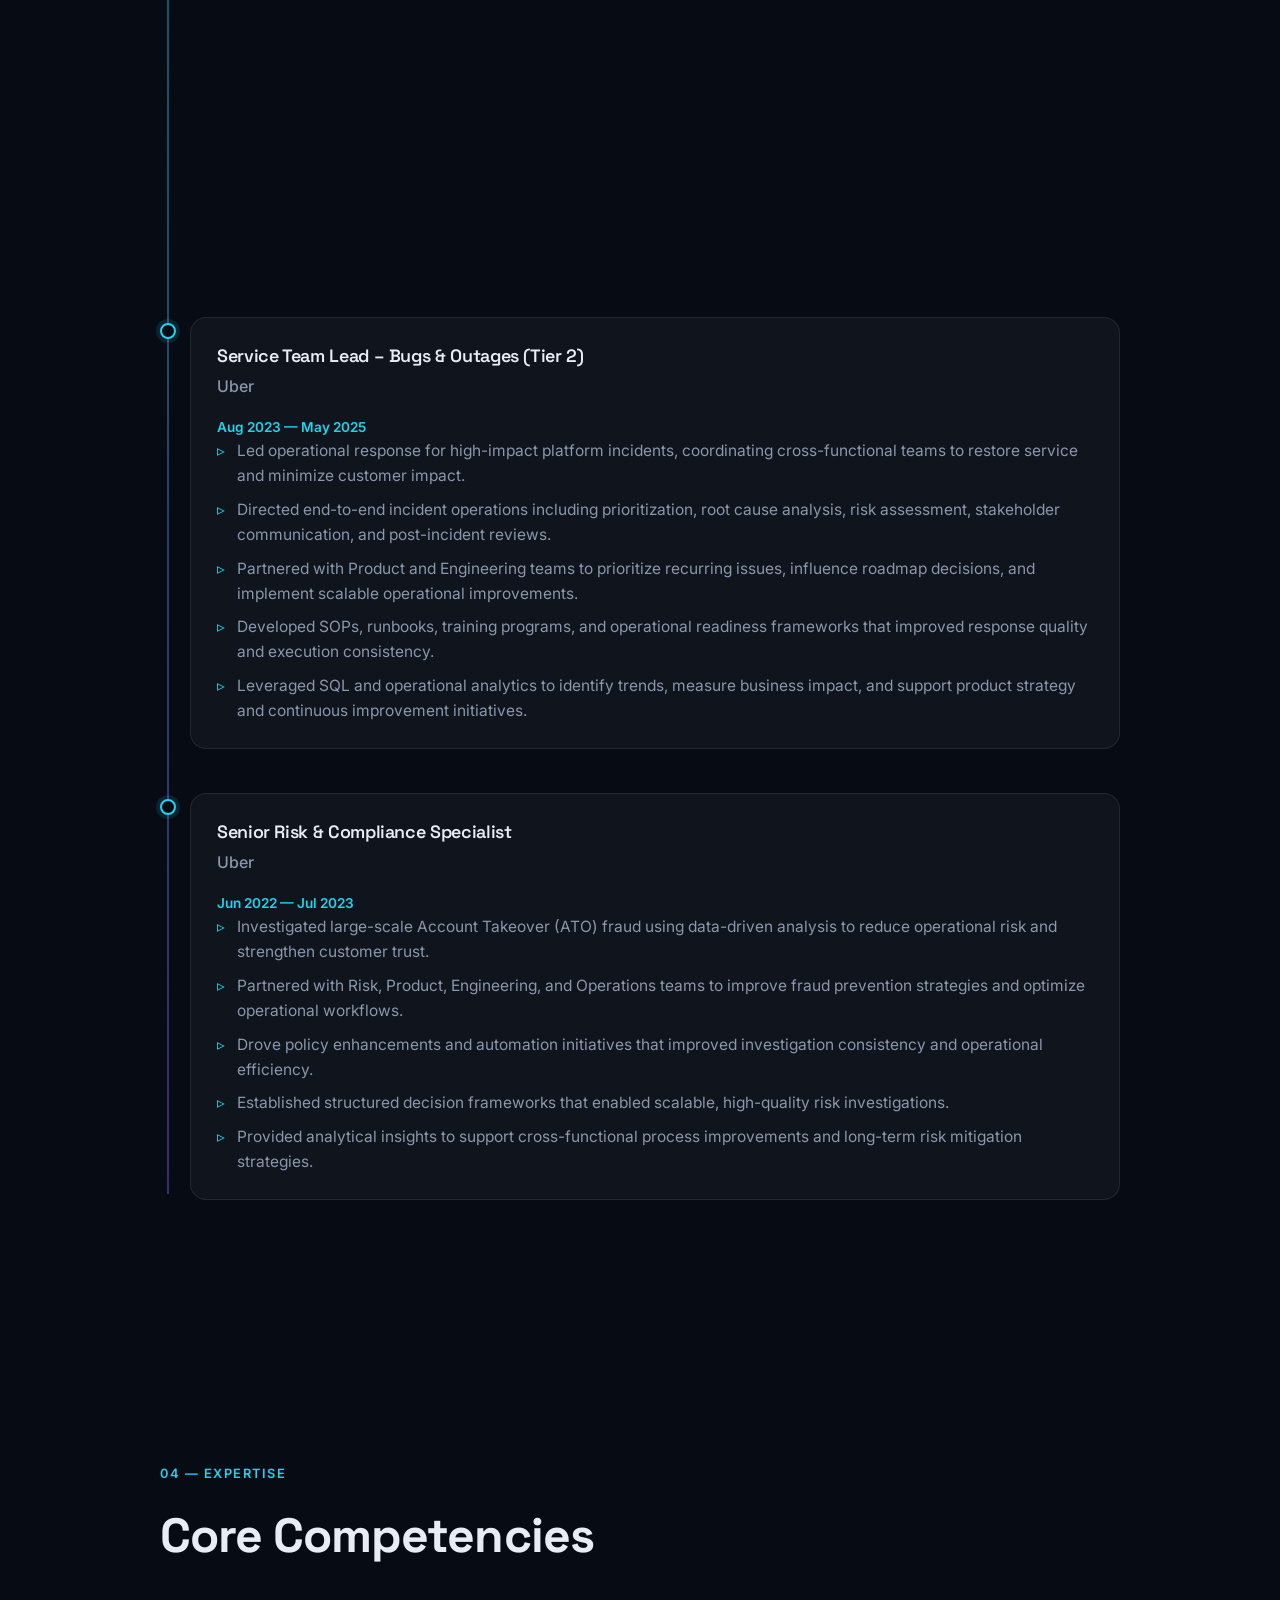
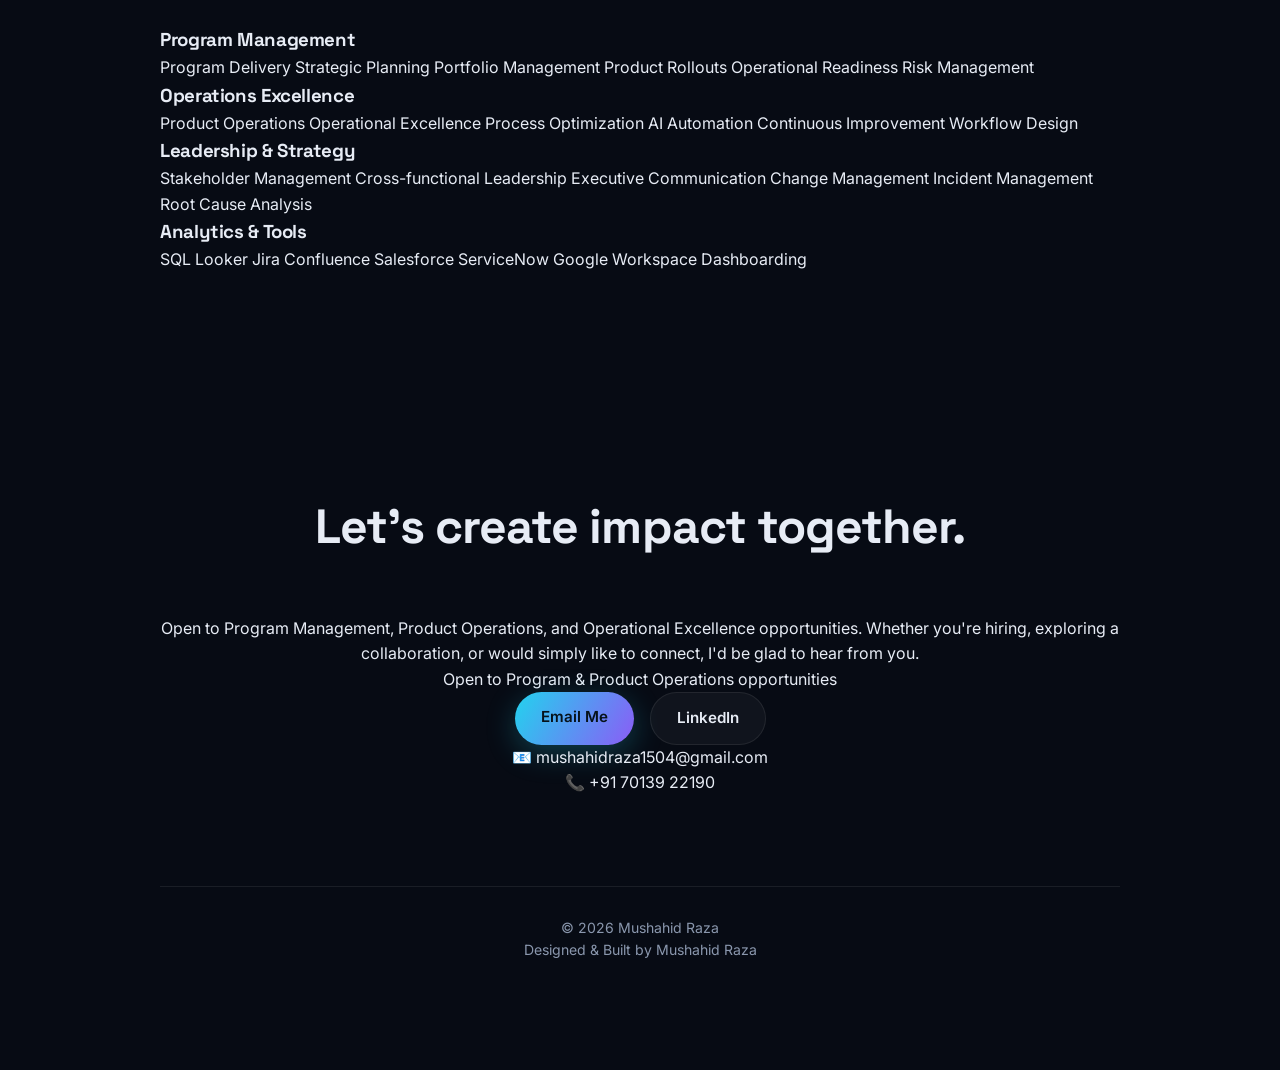
==== commit fc074724: "Update index.html" ====
--- a/index.html
+++ b/index.html
@@ -3,8 +3,8 @@
 <head>
   <meta charset="UTF-8" />
   <meta name="viewport" content="width=device-width, initial-scale=1.0" />
-  <title>Mushahid Raza — Program & Product Operations Leader</title>
-  <meta name="description" content="Mushahid Raza — Program Management & Product Operations leader specializing in AI-driven automation, workflow scaling, and marketplace operations." />
+  <title>Mushahid Raza — Program Management | Product Operations </title>
+  <meta name="description" content="Operations, Program Management and Product Operations professional specializing in operational excellence, product rollouts, cross-functional leadership, automation and AI-enabled process improvement." />
   <meta name="author" content="Mushahid Raza" />
 
   <!-- Open Graph / social preview -->
@@ -48,10 +48,7 @@
         <span class="grad">scalable, AI-driven systems.</span>
       </h2>
       <p class="hero__desc reveal">
-        Program &amp; Product Operations leader with 6+ years driving cross-functional,
-        technology-enabled initiatives across fast-paced marketplace and mobility platforms —
-        architecting automation workflows and policy-execution frameworks that move CSAT,
-        cut manual effort, and unlock millions in savings.
+         Operations, Program Management, and Product Operations professional with 5+ years of experience leading cross-functional initiatives across Product, Engineering, and Operations. Passionate about building scalable operational solutions, improving customer experience, driving operational excellence, and delivering measurable business impact through data, automation, and strategic execution.
       </p>
       <div class="hero__actions reveal">
         <a href="#impact" class="btn btn--primary">See the impact</a>
@@ -71,23 +68,15 @@
     </div>
     <div class="about">
       <p class="about__lead reveal">
-        I sit at the intersection of <strong>operations, product, and engineering</strong> —
-        translating complex business policy into clean routing, decisioning, and automation logic
-        that runs reliably at scale.
+        I help Product, Engineering, and Operations teams transform complex operational challenges into scalable programs that improve customer experience, operational efficiency, and business performance.
       </p>
       <p class="reveal">
-        Over the last six years I've owned end-to-end programs across customer support, risk &amp;
-        compliance, and platform reliability — leading AI &amp; automation onboarding, standardizing
-        high-volume support journeys, and partnering with 10+ cross-functional teams to ship
-        measurable improvements. I'm equally comfortable writing SQL to find the root cause of a
-        recurring failure, mapping a policy journey into tooling requirements, or coordinating a
-        multi-team launch from readiness to post-launch tracking.
+        Throughout my career at Uber, I've led cross-functional initiatives across Product Operations, Incident Management, Risk & Compliance, and Customer Operations. My work spans operational readiness, workflow automation, AI-enabled process improvements, stakeholder management, launch planning, executive reporting, root cause analysis, SOP development, and post-launch optimization. I enjoy solving ambiguous operational challenges using data, technology, and structured execution.
       </p>
       <div class="about__facts">
-        <div class="fact reveal"><span class="fact__k">Based in</span><span class="fact__v">Hyderabad, India</span></div>
-        <div class="fact reveal"><span class="fact__k">Focus</span><span class="fact__v">AI Automation · Program Ops</span></div>
-        <div class="fact reveal"><span class="fact__k">Domain</span><span class="fact__v">Marketplace &amp; Mobility</span></div>
-        <div class="fact reveal"><span class="fact__k">Education</span><span class="fact__v">B.E. · CGPA 3.90</span></div>
+        <div class="fact reveal"> <span class="fact__k">Operational Excellence</span> <span class="fact__v">Process Optimization &amp; Governance</span> </div>        
+        <div class="fact reveal"> <span class="fact__k">Program Delivery</span> <span class="fact__v">Cross-functional Execution &amp; Launches</span> </div>
+        <div class="fact reveal"> <span class="fact__k">Operational Transformation</span> <span class="fact__v">Automation, AI &amp; Continuous Improvement</span> </div>
       </div>
     </div>
   </section>
@@ -95,94 +84,160 @@
   <!-- Impact / animated metrics -->
   <section class="section section--impact" id="impact">
     <div class="section__head reveal">
-      <span class="section__tag">02 — Impact</span>
-      <h2 class="section__title">Numbers that moved the business</h2>
+      <span class="section__tag">02 — Business Impact</span>
+      <h2 class="section__title">Driving measurable business outcomes</h2>
     </div>
     <div class="metrics">
       <div class="metric reveal">
-        <div class="metric__num"><span class="count" data-target="170" data-suffix=""></span><span class="metric__unit">bps</span></div>
-        <p class="metric__label">CSAT improvement driven across core support journeys</p>
-      </div>
-      <div class="metric reveal">
-        <div class="metric__num">$<span class="count" data-target="2.1" data-decimals="1"></span><span class="metric__unit">M+</span></div>
-        <p class="metric__label">Operational savings unlocked via rule-based automation</p>
-      </div>
-      <div class="metric reveal">
-        <div class="metric__num"><span class="count" data-target="28000"></span><span class="metric__unit">+</span></div>
-        <p class="metric__label">Earners impacted by automated policy execution at scale</p>
-      </div>
-      <div class="metric reveal">
-        <div class="metric__num"><span class="count" data-target="10" data-suffix=""></span><span class="metric__unit">+</span></div>
-        <p class="metric__label">Cross-functional teams aligned across product, eng &amp; ops</p>
-      </div>
-      <div class="metric reveal">
-        <div class="metric__num"><span class="count" data-target="8" data-suffix=""></span><span class="metric__unit">+</span></div>
-        <p class="metric__label">High-volume support categories standardized &amp; optimized</p>
-      </div>
-      <div class="metric reveal">
-        <div class="metric__num"><span class="count" data-target="6" data-suffix=""></span><span class="metric__unit">+ yrs</span></div>
-        <p class="metric__label">Driving technology-enabled operations programs</p>
+        <div class="metric__num"><span class="count" data-target="295" data-suffix=""></span><span class="metric__unit">bps</span></div>
+        <p class="metric__label">CSAT improvement</p>
+      </div>
+      <div class="metric reveal">
+        <div class="metric__num">$<span class="count" data-target="3.5" data-decimals="1"></span><span class="metric__unit">M+</span></div>
+        <p class="metric__label">Automation Savings</p>
+      </div>
+      <div class="metric reveal">
+        <div class="metric__num"><span class="count" data-target="45"></span><span class="metric__unit">K+</span></div>
+        <p class="metric__label">Customers positively impacted</p>
+      </div>
+      <div class="metric reveal">
+        <div class="metric__num"><span class="count" data-target="15" data-suffix=""></span><span class="metric__unit">+</span></div>
+        <p class="metric__label">Strategic Programs Delivered</p>
+      </div>
+      <div class="metric reveal">
+        <div class="metric__num"><span class="count" data-target="12" data-suffix=""></span><span class="metric__unit">+</span></div>
+        <p class="metric__label">AI Workflows Transformed</p>
+      </div>
+      <div class="metric reveal">
+        <div class="metric__num"><span class="count" data-target="28" data-suffix=""></span><span class="metric__unit">%</span></div>
+        <p class="metric__label">Contact Volume Optimized</p>
       </div>
     </div>
 
     <div class="highlights">
-      <h3 class="highlights__title reveal">Signature wins</h3>
-      <ul class="highlights__list">
-        <li class="reveal"><span class="hl__mark">◆</span> Launched <strong>Mastermind</strong> rule-based automation at scale — impacting <strong>28,000+ earners</strong> and generating <strong>~$2.1M</strong> in savings through sharper policy execution.</li>
-        <li class="reveal"><span class="hl__mark">◆</span> Led <strong>AI &amp; automation onboarding</strong> across multiple support journeys, converting ambiguous policy logic into scalable automated workflows and lifting resolution consistency.</li>
-        <li class="reveal"><span class="hl__mark">◆</span> Built the <strong>T3 Effort Dashboard</strong> to track efficiency, workload trends, and performance metrics — enabling data-driven operational decisions.</li>
-        <li class="reveal"><span class="hl__mark">◆</span> Designed a <strong>real-time debugging system</strong> that accelerated detection, triage, and resolution — reducing downtime and improving platform reliability.</li>
-        <li class="reveal"><span class="hl__mark">◆</span> Standardized <strong>BPO runbooks &amp; SOPs</strong>, strengthening frontline quality control and slashing execution ambiguity.</li>
-      </ul>
-    </div>
+      <h3 class="highlights__title reveal">Key Achievements</h3>
+
+<div class="highlights-grid">
+
+  <article class="highlight-card reveal">
+    <div class="highlight-icon"></div>
+    <h4>Strategic Program Delivery</h4>
+    <p>
+      Delivered <strong>15+ strategic programs annually</strong> from planning and governance through rollout, stakeholder management, and post-launch optimization.
+    </p>
+  </article>
+
+  <article class="highlight-card reveal">
+    <div class="highlight-icon"></div>
+    <h4>Automation at Scale</h4>
+    <p>
+      Scaled the <strong>Mastermind automation program</strong>, delivering <strong>$3.5M+ in annual savings</strong> while improving the experience of <strong>45,000+ customers</strong>.
+    </p>
+  </article>
+
+  <article class="highlight-card reveal">
+    <div class="highlight-icon"></div>
+    <h4>Cross-functional Leadership</h4>
+    <p>
+      Partnered with <strong>Product and Engineering</strong> teams to transform operational insights into scalable product and process improvements.
+    </p>
+  </article>
+
+  <article class="highlight-card reveal">
+    <div class="highlight-icon"></div>
+    <h4>AI & Operational Excellence</h4>
+    <p>
+      Modernized <strong>12+ operational workflows</strong> through AI and automation while building executive dashboards that enabled data-driven decision making.
+    </p>
+  </article>
+
+</div> <!-- highlights-grid -->
+
+</div> <!-- highlights -->
   </section>
 
   <!-- Experience timeline -->
   <section class="section" id="experience">
     <div class="section__head reveal">
       <span class="section__tag">03 — Experience</span>
-      <h2 class="section__title">A track record at Uber</h2>
+      <h2 class="section__title">Professional Journey</h2>
     </div>
     <div class="timeline">
       <div class="tl__item reveal">
         <div class="tl__dot"></div>
         <div class="tl__body">
-          <div class="tl__meta"><span class="tl__role">Associate Program Manager — Product Planning &amp; Operations</span><span class="tl__date">May 2025 — Present</span></div>
-          <span class="tl__org">Uber</span>
-          <ul>
-            <li>Improved customer support flows across 4+ high-volume categories (payments, compensation, vehicle issues, account management), contributing to a <strong>+170 bps CSAT</strong> lift.</li>
-            <li>Led AI &amp; automation onboarding across support journeys, translating complex business policy into scalable automated workflows and reducing manual decision-making effort.</li>
-            <li>Mapped financial and user-facing policy journeys into structured tooling requirements — clean routing, decisioning, and agent-execution inputs that improved accuracy at scale.</li>
-            <li>Partnered with 5+ cross-functional teams to align stakeholders, manage dependencies, and drive timely execution of support-workflow improvements.</li>
-            <li>Contributed to contact-center modernization across phone, chat, and agent-portal channels — queue migration, chat enhancements, and portal optimizations.</li>
-          </ul>
+         <div class="tl__header">
+  <div>
+    <h3 class="tl__role">Associate Program Manager – Product Planning &amp; Operations</h3>
+    <p class="tl__org">Uber</p>
+  </div>
+
+  <span class="tl__date">May 2025 — Present</span>
+</div>
+
+<ul>
+      <li>Led operational strategy across <strong>6+ high-volume support domains</strong>, driving a <strong>+295 BPS improvement in CSAT</strong> through customer-centric process optimization.</li>
+
+      <li>Partnered with <strong>Product, Engineering, Policy, CX, Safety, and regional Operations</strong> teams to deliver scalable product rollouts, operational improvements, and enhanced customer experiences.</li>
+
+      <li>Directed AI-enabled automation initiatives that improved workflow efficiency, decision consistency, and delivered approximately <strong>$1.07M in annual operational savings</strong>.</li>
+
+      <li>Owned operational readiness for workflow and feature launches, including UAT, stakeholder alignment, SOP development, launch planning, risk management, and post-launch monitoring.</li>
+
+      <li>Built executive dashboards using CSAT, productivity, contact-driver, and performance data to enable strategic prioritization and operational decision-making.</li>
+    </ul>
         </div>
       </div>
 
       <div class="tl__item reveal">
         <div class="tl__dot"></div>
         <div class="tl__body">
-          <div class="tl__meta"><span class="tl__role">Service Team Analyst III — Bugs &amp; Outages (Tier 2)</span><span class="tl__date">Aug 2023 — May 2025</span></div>
-          <span class="tl__org">Uber</span>
-          <ul>
-            <li>Led resolution of high-impact platform incidents, collaborating with engineering &amp; product to restore system stability in critical scenarios.</li>
-            <li>Applied data analysis and SQL-based insights to surface recurring failure patterns and improve incident-response frameworks.</li>
-            <li>Built and optimized knowledge systems and SOPs, reducing resolution time and increasing team efficiency.</li>
-            <li>Acted as SME for outage management — training teams and improving incident readiness through structured frameworks.</li>
-          </ul>
+         <div class="tl__header">
+  <div>
+    <h3 class="tl__role">Service Team Lead – Bugs &amp; Outages (Tier 2)</h3>
+    <p class="tl__org">Uber</p>
+  </div>
+
+  <span class="tl__date">Aug 2023 — May 2025</span>
+</div>
+
+<ul>
+      <li>Led operational response for high-impact platform incidents, coordinating cross-functional teams to restore service and minimize customer impact.</li>
+
+      <li>Directed end-to-end incident operations including prioritization, root cause analysis, risk assessment, stakeholder communication, and post-incident reviews.</li>
+
+      <li>Partnered with Product and Engineering teams to prioritize recurring issues, influence roadmap decisions, and implement scalable operational improvements.</li>
+
+      <li>Developed SOPs, runbooks, training programs, and operational readiness frameworks that improved response quality and execution consistency.</li>
+
+      <li>Leveraged SQL and operational analytics to identify trends, measure business impact, and support product strategy and continuous improvement initiatives.</li>
+    </ul>
         </div>
       </div>
 
       <div class="tl__item reveal">
         <div class="tl__dot"></div>
         <div class="tl__body">
-          <div class="tl__meta"><span class="tl__role">Senior Risk &amp; Compliance Specialist</span><span class="tl__date">Jun 2022 — Jul 2023</span></div>
-          <span class="tl__org">Uber</span>
-          <ul>
-            <li>Investigated and mitigated large-scale fraud risks (ATO) using data-driven analysis to detect patterns and improve prevention systems.</li>
-            <li>Influenced policy and workflow enhancements that reduced fraud exposure and improved detection accuracy.</li>
-            <li>Partnered cross-functionally to optimize fraud-prevention processes through automation and structured decision logic.</li>
-          </ul>
+         <div class="tl__header">
+  <div>
+    <h3 class="tl__role">Senior Risk &amp; Compliance Specialist</h3>
+    <p class="tl__org">Uber</p>
+  </div>
+
+  <span class="tl__date">Jun 2022 — Jul 2023</span>
+</div>
+
+<ul>
+      <li>Investigated large-scale Account Takeover (ATO) fraud using data-driven analysis to reduce operational risk and strengthen customer trust.</li>
+
+      <li>Partnered with Risk, Product, Engineering, and Operations teams to improve fraud prevention strategies and optimize operational workflows.</li>
+
+      <li>Drove policy enhancements and automation initiatives that improved investigation consistency and operational efficiency.</li>
+
+      <li>Established structured decision frameworks that enabled scalable, high-quality risk investigations.</li>
+
+      <li>Provided analytical insights to support cross-functional process improvements and long-term risk mitigation strategies.</li>
+    </ul>
         </div>
       </div>
     </div>
@@ -190,73 +245,100 @@
 
   <!-- Skills -->
   <section class="section" id="skills">
-    <div class="section__head reveal">
-      <span class="section__tag">04 — Capabilities</span>
-      <h2 class="section__title">The toolkit</h2>
-    </div>
-    <div class="skills">
-      <div class="skillcard reveal">
-        <h3>Automation &amp; AI Systems</h3>
-        <div class="tags">
-          <span>Policy Authoring for Automated Decisioning</span>
-          <span>Workflow Automation</span>
-          <span>Lumen Hydrations &amp; Mapping</span>
-          <span>AI / Tech-Driven Support Optimization</span>
-        </div>
-      </div>
-      <div class="skillcard reveal">
-        <h3>Data &amp; Analytics</h3>
-        <div class="tags">
-          <span>SQL</span>
-          <span>Advanced Data Analysis</span>
-          <span>Root Cause Analysis</span>
-          <span>Metrics Definition (CSAT · Contact Rate · Resolution Time)</span>
-        </div>
-      </div>
-      <div class="skillcard reveal">
-        <h3>Product &amp; Program Operations</h3>
-        <div class="tags">
-          <span>End-to-End Program Ownership</span>
-          <span>Process Design &amp; Optimization</span>
-          <span>Experimentation &amp; UAT</span>
-          <span>Operational Scaling</span>
-        </div>
-      </div>
-      <div class="skillcard reveal">
-        <h3>Tools &amp; Systems</h3>
-        <div class="tags">
-          <span>Jira (Chat · Portal · USEP)</span>
-          <span>Lumen</span>
-          <span>Support Tooling Ecosystems</span>
-          <span>Data Tables (CO-Router · HBStore)</span>
-        </div>
-      </div>
-      <div class="skillcard reveal">
-        <h3>Stakeholder Management</h3>
-        <div class="tags">
-          <span>Cross-functional Collaboration</span>
-          <span>Stakeholder Alignment</span>
-          <span>Partner Communication</span>
-          <span>Problem Structuring</span>
-        </div>
+     <div class="section__head reveal">
+    <span class="section__tag">04 — Expertise</span>
+    <h2 class="section__title">Core Competencies</h2>
+  </div>
+
+  <div class="skills-grid">
+
+    <div class="skill-card reveal">
+      <h3>Program Management</h3>
+      <div class="skill-tags">
+  <span>Program Delivery</span>
+  <span>Strategic Planning</span>
+  <span>Portfolio Management</span>
+  <span>Product Rollouts</span>
+  <span>Operational Readiness</span>
+  <span>Risk Management</span>
+</div>
+    </div>
+
+    <div class="skill-card reveal">
+      <h3>Operations Excellence</h3>
+      <div class="skill-tags">
+  <span>Product Operations</span>
+  <span>Operational Excellence</span>
+  <span>Process Optimization</span>
+  <span>AI Automation</span>
+  <span>Continuous Improvement</span>
+  <span>Workflow Design</span>
+</div>
+    </div>
+
+    <div class="skill-card reveal">
+      <h3>Leadership & Strategy</h3>
+      <div class="skill-tags">
+  <span>Stakeholder Management</span>
+  <span>Cross-functional Leadership</span>
+  <span>Executive Communication</span>
+  <span>Change Management</span>
+  <span>Incident Management</span>
+  <span>Root Cause Analysis</span>
+</div>
+    </div>
+
+    <div class="skill-card reveal">
+      <h3>Analytics & Tools</h3>
+      <div class="skill-tags">
+  <span>SQL</span>
+  <span>Looker</span>
+  <span>Jira</span>
+  <span>Confluence</span>
+  <span>Salesforce</span>
+  <span>ServiceNow</span>
+  <span>Google Workspace</span>
+  <span>Dashboarding</span>
+</div>
       </div>
     </div>
   </section>
 
   <!-- Contact -->
   <section class="section section--contact" id="contact">
-    <div class="contact">
-      <span class="section__tag reveal">05 — Contact</span>
-      <h2 class="contact__title reveal">Let's build something that scales.</h2>
-      <p class="contact__desc reveal">Open to conversations about program management, product operations, and AI-driven automation roles.</p>
-      <div class="contact__links reveal">
-        <a href="mailto:mushahid@uber.com" class="btn btn--primary">mushahid@uber.com</a>
-        <a href="tel:+917013922190" class="btn btn--ghost">+91 70139 22190</a>
-      </div>
-    </div>
-    <footer class="footer">
-      <p>© <span id="year"></span> Mushahid Raza · Hyderabad, India</p>
-      <p class="footer__note">Designed &amp; built as a single-page static site · Hosted on GitHub Pages</p>
+    <div class="section__head reveal">
+    <h2 class="section__title">Let's create impact together.</h2>
+</div>
+
+<p class="contact__lead reveal">
+Open to Program Management, Product Operations, and Operational Excellence opportunities. Whether you're hiring, exploring a collaboration, or would simply like to connect, I'd be glad to hear from you.
+</p>
+
+<div class="availability reveal">
+    <span class="status"></span>
+    Open to Program & Product Operations opportunities
+</div>
+
+<div class="contact__links reveal">
+    <a href="mailto:mushahidraza1504@gmail.com" class="btn btn--primary">
+        Email Me
+    </a>
+
+    <a href="https://www.linkedin.com/in/mushahid-raza-3a4a57160/"
+       target="_blank"
+       class="btn btn--ghost">
+        LinkedIn
+    </a>
+</div>
+
+<div class="contact__details reveal">
+    <p>📧 mushahidraza1504@gmail.com</p>
+    <p>📞 +91 70139 22190</p>
+</div>
+
+<footer class="footer">
+    <p>© <span id="year"></span> Mushahid Raza</p>
+    <p>Designed & Built by Mushahid Raza</p>
     </footer>
   </section>
 
--- a/style.css
+++ b/style.css
@@ -1,2210 +1,222 @@
-/* ===============================================================PART 1 — FOUNDATION + NAVIGATION + HEROReplace everything from  down to just before"/* ===============================================================Sections=============================================================== */"=============================================================== */
-
-/* ===============================================================Design System=============================================================== */
-
-:root{
-
---bg:#070b14;
---bg-2:#0d1323;
-
---surface:rgba(255,255,255,.045);
---surface-hover:rgba(255,255,255,.065);
---border:rgba(255,255,255,.08);
-
---text:#eef3fb;
---muted:#9aa7bc;
-
---cyan:#22d3ee;
---blue:#3b82f6;
---violet:#8b5cf6;
-
---gradient:linear-gradient(135deg,#22d3ee 0%,#3b82f6 45%,#8b5cf6 100%);
-
---container:1180px;
-
---radius-sm:14px;
---radius:20px;
---radius-lg:28px;
---radius-pill:999px;
-
---shadow-sm:0 6px 18px rgba(0,0,0,.18);
---shadow:0 18px 40px rgba(0,0,0,.28);
---shadow-lg:0 28px 70px rgba(0,0,0,.38);
---glow:0 0 35px rgba(34,211,238,.18);
-
---ease:cubic-bezier(.22,1,.36,1);
-
-}
-
-/* ===============================================================Reset=============================================================== */
-
-*,*::before,*::after{
-
-margin:0;
-padding:0;
-box-sizing:border-box;
-
-}
-
-html{
-
-scroll-behavior:smooth;
-
-}
-
-body{
-
-font-family:"Inter",sans-serif;
-color:var(--text);
-
-background:
-    radial-gradient(circle at 10% 10%,rgba(34,211,238,.08),transparent 32%),
-    radial-gradient(circle at 90% 5%,rgba(139,92,246,.10),transparent 42%),
-    var(--bg);
-
-line-height:1.7;
-
-overflow-x:hidden;
-
--webkit-font-smoothing:antialiased;
-text-rendering:optimizeLegibility;
-
-}
-
-img{
-
-display:block;
-max-width:100%;
-
-}
-
-a{
-
-color:inherit;
-text-decoration:none;
-
-}
-
-h1,h2,h3,.nav__logo{
-
-font-family:"Space Grotesk",sans-serif;
-letter-spacing:-.03em;
-
-}
-
-.grad{
-
-background:var(--gradient);
--webkit-background-clip:text;
-background-clip:text;
--webkit-text-fill-color:transparent;
-
-}
-
-#bg-canvas{
-
-position:fixed;
-inset:0;
-pointer-events:none;
-opacity:.42;
-z-index:0;
-
-}
-
-header,section,footer{
-
-position:relative;
-z-index:2;
-
-}
-
-/* ===============================================================Navigation=============================================================== */
-
-.nav{
-
-position:fixed;
-
-inset:0 0 auto 0;
-
-display:flex;
-align-items:center;
-justify-content:space-between;
-
-padding:22px clamp(28px,5vw,60px);
-
-transition:
-    background .35s var(--ease),
-    padding .35s var(--ease),
-    backdrop-filter .35s var(--ease);
-
-z-index:1000;
-
-}
-
-.nav.scrolled{
-
-padding:16px clamp(28px,5vw,60px);
-
-background:rgba(8,12,22,.78);
-
-backdrop-filter:blur(20px);
-
-border-bottom:1px solid rgba(255,255,255,.06);
-
-}
-
-.nav__logo{
-
-font-size:1.7rem;
-font-weight:700;
-color:#fff;
-
-}
-
-.nav__logo .dot{
-
-color:var(--cyan);
-
-}
-
-.nav__links{
-
-display:flex;
-align-items:center;
-gap:34px;
-
-}
-
-.nav__links a{
-
-color:var(--muted);
-
-font-weight:500;
-
-transition:.25s;
-
-}
-
-.nav__links a:hover{
-
-color:#fff;
-
-}
-
-.nav__cta{
-
-padding:12px 24px;
-
-border-radius:999px;
-
-background:rgba(255,255,255,.04);
-
-border:1px solid rgba(255,255,255,.08);
-
-}
-
- .nav__cta:hover{
-
-border-color:rgba(34,211,238,.4);
-
-box-shadow:var(--glow);
-
-}
-
-.nav__burger{
-
-display:none;
-
-flex-direction:column;
-
-gap:5px;
-
-background:none;
-
-border:none;
-
-cursor:pointer;
-
-}
-
-.nav__burger span{
-
-width:28px;
-height:2px;
-
-background:#fff;
-
-transition:.3s;
-
-}
-
-/* ===============================================================Buttons=============================================================== */
-
-.btn{
-
-display:inline-flex;
-align-items:center;
-justify-content:center;
-
-gap:10px;
-
-padding:16px 32px;
-
-border-radius:999px;
-
-font-weight:600;
-
-transition:
-    transform .28s var(--ease),
-    box-shadow .28s,
-    border-color .28s;
-
-}
-
-.btn:hover{
-
-transform:translateY(-3px);
-
-}
-
-.btn--primary{
-
-color:#08131d;
-
-background:var(--gradient);
-
-box-shadow:
-    0 16px 36px rgba(34,211,238,.22);
-
-}
-
-.btn--primary:hover{
-
-box-shadow:
-    0 22px 48px rgba(139,92,246,.30);
-
-}
-
-.btn--ghost{
-
-color:#fff;
-
-background:rgba(255,255,255,.04);
-
-border:1px solid rgba(255,255,255,.08);
-
-}
-
-.btn--ghost:hover{
-
-border-color:rgba(34,211,238,.35);
-
-}
-
-/* ===============================================================Hero=============================================================== */
-
-.hero{
-
-position:relative;
-
-min-height:100vh;
-
-display:flex;
-
-align-items:center;
-
-max-width:var(--container);
-
-margin:auto;
-
-padding:
-    110px
-    clamp(28px,5vw,60px)
-    0;
-
-}
-
-.hero::before{
-
-content:"";
-
-position:absolute;
-
-width:720px;
-height:720px;
-
-top:-180px;
-right:-160px;
-
-border-radius:50%;
-
-background:
-    radial-gradient(circle,
-        rgba(34,211,238,.14),
-        rgba(139,92,246,.10),
-        transparent 70%);
-
-filter:blur(45px);
-
-z-index:-1;
-
-}
-
-.hero__inner{
-
-max-width:920px;
-
-}
-
-.hero__eyebrow{
-
-font-size:1.1rem;
-
-font-weight:500;
-
-color:#dbe5f2;
-
-margin-bottom:26px;
-
-}
-
-.hero__title{
-
-font-size:clamp(5rem,8vw,7.2rem);
-
-font-weight:700;
-
-line-height:.92;
-
-letter-spacing:-.05em;
-
-margin-bottom:26px;
-
-}
-
-.hero__subtitle{
-
-font-size:clamp(1.7rem,3vw,2.35rem);
-
-line-height:1.35;
-
-font-weight:600;
-
-max-width:960px;
-
-margin-bottom:30px;
-
-}
-
-.hero__desc{
-
-max-width:760px;
-
-font-size:1.12rem;
-
-line-height:1.85;
-
-color:var(--muted);
-
-margin-bottom:52px;
-
-}
-
-.hero__actions{
-
-display:flex;
-
-align-items:center;
-
-flex-wrap:wrap;
-
-gap:22px;
-
-}/* ===============================================================PART 2 — SHARED SECTIONS + ABOUTReplace everything from"/* ===============================================================Sections=============================================================== /"down to just before"/ ===============================================================Business Impact=============================================================== */"=============================================================== */
-
-/* ===============================================================Sections=============================================================== */
-
-.section{
-
-position:relative;
-
-max-width:var(--container);
-
-margin:0 auto;
-
-padding:120px clamp(28px,5vw,60px);
-
-}
-
-.section__head{
-
-margin-bottom:64px;
-
-}
-
-.section__tag{
-
-display:inline-flex;
-
-align-items:center;
-
-gap:10px;
-
-color:var(--cyan);
-
-text-transform:uppercase;
-
-letter-spacing:.18em;
-
-font-size:.82rem;
-
-font-weight:700;
-
-margin-bottom:18px;
-
-}
-
-.section__tag::before{
-
-content:"";
-
-width:34px;
-
-height:2px;
-
-border-radius:999px;
-
-background:var(--gradient);
-
-}
-
-.section__title{
-
-font-size:clamp(2.4rem,4vw,3.4rem);
-
-font-weight:700;
-
-line-height:1.15;
-
-max-width:760px;
-
-}
-
-.section__title .grad{
-
-white-space:nowrap;
-
-}
-
-/* ===============================================================About=============================================================== */
-
-.about{
-
-position:relative;
-
-}
-
-.about::before{
-
-content:"";
-
-position:absolute;
-
-width:560px;
-
-height:560px;
-
-left:-180px;
-
-bottom:-180px;
-
-border-radius:50%;
-
-background:
-    radial-gradient(circle,
-        rgba(34,211,238,.08),
-        rgba(139,92,246,.08),
-        transparent 72%);
-
-filter:blur(45px);
-
-pointer-events:none;
-
-z-index:-1;
-
-}
-
-.about__lead{
-
-max-width:920px;
-
-font-size:1.35rem;
-
-font-weight:500;
-
-line-height:1.9;
-
-color:#edf3fb;
-
-margin-bottom:34px;
-
-}
-
-.about p{
-
-max-width:900px;
-
-color:var(--muted);
-
-font-size:1.06rem;
-
-line-height:1.95;
-
-margin-bottom:22px;
-
-}
-
-.about strong{
-
-color:#fff;
-
-font-weight:600;
-
-}
-
-/* ===============================================================About Cards=============================================================== */
-
-.about__facts{
-
-display:grid;
-
-grid-template-columns:
-    repeat(auto-fit,minmax(280px,1fr));
-
-gap:26px;
-
-margin-top:56px;
-
-}
-
-.fact{
-
-position:relative;
-
-overflow:hidden;
-
-padding:32px;
-
-border-radius:var(--radius);
-
-background:var(--surface);
-
-border:1px solid var(--border);
-
-transition:
-    transform .35s var(--ease),
-    border-color .35s,
-    box-shadow .35s,
-    background .35s;
-
-}
-
-.fact::before{
-
-content:"";
-
-position:absolute;
-
-inset:0;
-
-opacity:0;
-
-transition:.35s;
-
-background:
-    linear-gradient(
-        135deg,
-        rgba(34,211,238,.06),
-        transparent 55%,
-        rgba(139,92,246,.06)
-    );
-
-}
-
-.fact::after{
-
-content:"";
-
-position:absolute;
-
-width:220px;
-
-height:220px;
-
-top:-110px;
-
-right:-110px;
-
-border-radius:50%;
-
-background:
-    radial-gradient(circle,
-        rgba(34,211,238,.14),
-        transparent 72%);
-
-opacity:0;
-
-transition:.35s;
-
-}
-
-.fact:hover{
-
-transform:translateY(-8px);
-
-background:var(--surface-hover);
-
-border-color:rgba(34,211,238,.30);
-
-box-shadow:
-    var(--shadow),
-    var(--glow);
-
-}
-
-.fact:hover::before,.fact:hover::after{
-
-opacity:1;
-
-}
-
-.fact__k{
-
-display:inline-block;
-
-margin-bottom:16px;
-
-color:var(--cyan);
-
-font-size:.8rem;
-
-font-weight:700;
-
-text-transform:uppercase;
-
-letter-spacing:.12em;
-
-}
-
-.fact__v{
-
-display:block;
-
-color:#fff;
-
-font-family:"Space Grotesk",sans-serif;
-
-font-size:1.15rem;
-
-font-weight:600;
-
-line-height:1.55;
-
-}
-
-/* ===============================================================Utility spacing=============================================================== */
-
-.about p{
-
-margin-bottom:0;
-
-}
-
-.section + .section{
-
-margin-top:10px;
-
-}/* ===============================================================PART 3 — BUSINESS IMPACT + METRICS + KEY ACHIEVEMENTSReplace everything from"/* ===============================================================Business Impact=============================================================== /"down to just before"/ ===============================================================Professional Journey=============================================================== */"=============================================================== */
-
-/* ===============================================================Business Impact=============================================================== */
-
-.section--impact{
-
-position:relative;
-
-}
-
-.section--impact::before{
-
-content:"";
-
-position:absolute;
-
-width:520px;
-
-height:520px;
-
-right:-180px;
-
-top:120px;
-
-border-radius:50%;
-
-background:
-    radial-gradient(circle,
-        rgba(139,92,246,.10),
-        transparent 72%);
-
-filter:blur(45px);
-
-pointer-events:none;
-
-z-index:-1;
-
-}
-
-/* ===============================================================Metrics=============================================================== */
-
-.metrics{
-
-display:grid;
-
-grid-template-columns:
-    repeat(auto-fit,minmax(240px,1fr));
-
-gap:26px;
-
-margin-bottom:72px;
-
-}
-
-.metric{
-
-position:relative;
-
-overflow:hidden;
-
-padding:36px 30px;
-
-background:var(--surface);
-
-border:1px solid var(--border);
-
-border-radius:var(--radius);
-
-transition:
-    transform .35s var(--ease),
-    border-color .35s,
-    background .35s,
-    box-shadow .35s;
-
-}
-
-.metric::before{
-
-content:"";
-
-position:absolute;
-
-inset:0;
-
-opacity:0;
-
-transition:.35s;
-
-background:
-    linear-gradient(
-        140deg,
-        rgba(34,211,238,.06),
-        transparent 55%,
-        rgba(139,92,246,.08)
-    );
-
-}
-
-.metric::after{
-
-content:"";
-
-position:absolute;
-
-width:240px;
-
-height:240px;
-
-top:-120px;
-
-right:-120px;
-
-border-radius:50%;
-
-background:
-    radial-gradient(circle,
-        rgba(34,211,238,.12),
-        transparent 70%);
-
-opacity:0;
-
-transition:.35s;
-
-}
-
-.metric:hover{
-
-transform:translateY(-8px);
-
-background:var(--surface-hover);
-
-border-color:rgba(34,211,238,.30);
-
-box-shadow:
-    var(--shadow),
-    var(--glow);
-
-}
-
-.metric:hover::before,.metric:hover::after{
-
-opacity:1;
-
-}
-
-.metric__num{
-
-display:flex;
-
-align-items:flex-end;
-
-gap:6px;
-
-margin-bottom:18px;
-
-font-family:"Space Grotesk",sans-serif;
-
-font-size:clamp(2.8rem,5vw,3.5rem);
-
-font-weight:700;
-
-line-height:1;
-
-background:var(--gradient);
-
--webkit-background-clip:text;
-background-clip:text;
--webkit-text-fill-color:transparent;
-
-}
-
-.metric__unit{
-
-font-size:1rem;
-
-margin-bottom:6px;
-
-}
-
-.metric__label{
-
-color:var(--muted);
-
-font-size:.96rem;
-
-line-height:1.7;
-
-}
-
-/* ===============================================================Key Achievements=============================================================== */
-
-.highlights{
-
-margin-top:10px;
-
-}
-
-.highlights__title{
-
-font-size:1.75rem;
-
-font-weight:700;
-
-margin-bottom:30px;
-
-}
-
-.highlights-grid{
-
-display:grid;
-
-grid-template-columns:repeat(3,1fr);
-
-gap:26px;
-
-}
-
-.highlights-grid .highlight-card:nth-child(4){
-
-grid-column:2 / 3;
-
-}
-
-.highlight-card{
-
-position:relative;
-
-overflow:hidden;
-
-padding:32px;
-
-background:var(--surface);
-
-border:1px solid var(--border);
-
-border-radius:var(--radius);
-
-transition:
-    transform .35s var(--ease),
-    border-color .35s,
-    background .35s,
-    box-shadow .35s;
-
-}
-
-.highlight-card::before{
-
-content:"";
-
-position:absolute;
-
-width:260px;
-
-height:260px;
-
-top:-130px;
-
-right:-130px;
-
-border-radius:50%;
-
-background:
-    radial-gradient(circle,
-        rgba(34,211,238,.12),
-        rgba(139,92,246,.10),
-        transparent 72%);
-
-opacity:0;
-
-transition:.35s;
-
-}
-
-.highlight-card:hover{
-
-transform:translateY(-8px);
-
-background:var(--surface-hover);
-
-border-color:rgba(34,211,238,.30);
-
-box-shadow:
-    var(--shadow),
-    var(--glow);
-
-}
-
-.highlight-card:hover::before{
-
-opacity:1;
-
-}
-
-.highlight-icon{
-
-display:flex;
-
-align-items:center;
-
-justify-content:center;
-
-width:58px;
-
-height:58px;
-
-margin-bottom:22px;
-
-border-radius:18px;
-
-background:
-    linear-gradient(
-        135deg,
-        rgba(34,211,238,.18),
-        rgba(139,92,246,.18)
-    );
-
-border:1px solid rgba(255,255,255,.08);
-
-}
-
-.highlight-icon::after{
-
-content:"";
-
-width:22px;
-
-height:22px;
-
-border-radius:8px;
-
-background:var(--gradient);
-
-}
-
-.highlight-card h4{
-
-color:#fff;
-
-font-size:1.18rem;
-
-font-weight:600;
-
-margin-bottom:16px;
-
-}
-
-.highlight-card p{
-
-color:var(--muted);
-
-font-size:.98rem;
-
-line-height:1.85;
-
-}
-
-.highlight-card strong{
-
-color:#fff;
-
-}
-
-.highlights-grid .highlight-card:nth-child(1){
-
-transition-delay:.02s;
-
-}
-
-.highlights-grid .highlight-card:nth-child(2){
-
-transition-delay:.04s;
-
-}
-
-.highlights-grid .highlight-card:nth-child(3){
-
-transition-delay:.06s;
-
-}
-
-.highlights-grid .highlight-card:nth-child(4){
-
-transition-delay:.08s;
-
-}/* ===============================================================PART 4 — PROFESSIONAL JOURNEYReplace everything from"/* ===============================================================Professional Journey=============================================================== /"down to just before"/ ===============================================================Core Competencies=============================================================== */"=============================================================== */
-
-/* ===============================================================Professional Journey=============================================================== */
-
-.timeline{
-
-position:relative;
-
-padding-left:48px;
-
-}
-
-.timeline::before{
-
-content:"";
-
-position:absolute;
-
-left:10px;
-
-top:0;
-
-bottom:0;
-
-width:2px;
-
-background:
-    linear-gradient(
-        to bottom,
-        rgba(34,211,238,.95),
-        rgba(139,92,246,.55)
-    );
-
-}
-
-/* ===============================================================Timeline Item=============================================================== */
-
-.tl__item{
-
-position:relative;
-
-margin-bottom:42px;
-
-}
-
-.tl__item{
-
-margin-bottom:0;
-
-}
-
-.tl__dot{
-
-position:absolute;
-
-left:-48px;
-
-top:30px;
-
-width:20px;
-
-height:20px;
-
-border-radius:50%;
-
-background:var(--bg);
-
-border:4px solid var(--cyan);
-
-box-shadow:
-    0 0 0 6px rgba(34,211,238,.08),
-    0 0 22px rgba(34,211,238,.40);
-
-z-index:3;
-
-}
-
-/* ===============================================================Timeline Card=============================================================== */
-
-.tl__body{
-
-position:relative;
-
-overflow:hidden;
-
-padding:34px;
-
-background:var(--surface);
-
-border:1px solid var(--border);
-
-border-radius:var(--radius-lg);
-
-transition:
-    transform .35s var(--ease),
-    border-color .35s,
-    background .35s,
-    box-shadow .35s;
-
-}
-
-.tl__body::before{
-
-content:"";
-
-position:absolute;
-
-width:320px;
-
-height:320px;
-
-top:-160px;
-
-right:-160px;
-
-border-radius:50%;
-
-background:
-    radial-gradient(circle,
-        rgba(34,211,238,.10),
-        rgba(139,92,246,.08),
-        transparent 72%);
-
-opacity:0;
-
-transition:.35s;
-
-}
-
-.tl__body:hover{
-
-transform:translateX(10px);
-
-background:var(--surface-hover);
-
-border-color:rgba(34,211,238,.30);
-
-box-shadow:
-    var(--shadow),
-    var(--glow);
-
-}
-
-.tl__body:hover::before{
-
-opacity:1;
-
-}
-
-/* ===============================================================Timeline Header=============================================================== */
-
-.tl__header{
-
-display:flex;
-
-justify-content:space-between;
-
-align-items:flex-start;
-
-gap:24px;
-
-margin-bottom:26px;
-
-}
-
-.tl__role{
-
-font-size:1.28rem;
-
-font-weight:700;
-
-line-height:1.35;
-
-color:#fff;
-
-margin-bottom:8px;
-
-}
-
-.tl__org{
-
-color:var(--cyan);
-
-font-size:.96rem;
-
-font-weight:600;
-
-}
-
-.tl__date{
-
-display:inline-flex;
-
-align-items:center;
-
-justify-content:center;
-
-white-space:nowrap;
-
-padding:9px 16px;
-
-border-radius:999px;
-
-background:rgba(255,255,255,.05);
-
-border:1px solid rgba(255,255,255,.08);
-
-color:var(--muted);
-
-font-size:.88rem;
-
-font-weight:600;
-
-}
-
-/* ===============================================================Timeline Content=============================================================== */
-
-.tl__body ul{
-
-list-style:none;
-
-display:grid;
-
-gap:16px;
-
-}
-
-.tl__body li{
-
-position:relative;
-
-padding-left:24px;
-
-color:var(--muted);
-
-font-size:.98rem;
-
-line-height:1.8;
-
-}
-
-.tl__body li::before{
-
-content:"";
-
-position:absolute;
-
-left:0;
-
-top:11px;
-
-width:8px;
-
-height:8px;
-
-border-radius:50%;
-
-background:var(--cyan);
-
-box-shadow:
-    0 0 12px rgba(34,211,238,.60);
-
-}
-
-.tl__body strong{
-
-color:#fff;
-
-font-weight:600;
-
-}
-
-/* ===============================================================Timeline Hover Accent=============================================================== */
-
-.tl__item:hover .tl__dot{
-
-transform:scale(1.12);
-
-box-shadow:
-    0 0 0 8px rgba(34,211,238,.10),
-    0 0 28px rgba(34,211,238,.55);
-
-}
-
-.tl__dot{
-
-transition:
-    transform .3s var(--ease),
-    box-shadow .3s var(--ease);
-
-}
-
-/* ===============================================================Mobile Timeline=============================================================== */
-
-@media (max-width:768px){
-
-.timeline{
-
-    padding-left:32px;
-
-}
-
-.timeline::before{
-
-    left:7px;
-
-}
-
-.tl__dot{
-
-    left:-32px;
-
-    width:18px;
-
-    height:18px;
-
-}
-
-.tl__header{
-
-    flex-direction:column;
-
-    align-items:flex-start;
-
-    gap:14px;
-
-}
-
-.tl__date{
-
-    align-self:flex-start;
-
-}
-
-.tl__body{
-
-    padding:28px;
-
-}
-
-}/* ===============================================================PART 5 — CORE COMPETENCIES + CONTACT + FOOTERReplace everything from"/* ===============================================================Core Competencies=============================================================== /"down to just before"/ ===============================================================Reveal Animation=============================================================== */"=============================================================== */
-
-/* ===============================================================Core Competencies=============================================================== */
-
-.skills-grid{
-
-display:grid;
-
-grid-template-columns:
-    repeat(auto-fit,minmax(280px,1fr));
-
-gap:28px;
-
-}
-
-.skill-card{
-
-position:relative;
-
-overflow:hidden;
-
-padding:32px;
-
-border-radius:var(--radius-lg);
-
-background:var(--surface);
-
-border:1px solid var(--border);
-
-transition:
-    transform .35s var(--ease),
-    background .35s,
-    border-color .35s,
-    box-shadow .35s;
-
-}
-
-.skill-card::before{
-
-content:"";
-
-position:absolute;
-
-width:300px;
-
-height:300px;
-
-top:-150px;
-
-right:-150px;
-
-border-radius:50%;
-
-background:
-    radial-gradient(circle,
-        rgba(139,92,246,.10),
-        rgba(34,211,238,.08),
-        transparent 72%);
-
-opacity:0;
-
-transition:.35s;
-
-}
-
-.skill-card:hover{
-
-transform:translateY(-8px);
-
-background:var(--surface-hover);
-
-border-color:rgba(34,211,238,.30);
-
-box-shadow:
-    var(--shadow),
-    var(--glow);
-
-}
-
-.skill-card:hover::before{
-
-opacity:1;
-
-}
-
-.skill-card h3{
-
-font-size:1.22rem;
-
-font-weight:700;
-
-color:#fff;
-
-margin-bottom:24px;
-
-}
-
-.skill-card h3::after{
-
-content:"";
-
-display:block;
-
-width:46px;
-
-height:3px;
-
-margin-top:14px;
-
-border-radius:999px;
-
-background:var(--gradient);
-
-}
-
-/* ===============================================================Skill Tags=============================================================== */
-
-.skill-tags{
-
-display:flex;
-
-flex-wrap:wrap;
-
-gap:12px;
-
-}
-
-.skill-tags span{
-
-display:inline-flex;
-
-align-items:center;
-
-justify-content:center;
-
-padding:10px 16px;
-
-border-radius:999px;
-
-background:rgba(255,255,255,.04);
-
-border:1px solid rgba(255,255,255,.08);
-
-color:#dbe6f3;
-
-font-size:.88rem;
-
-font-weight:500;
-
-transition:
-    transform .25s var(--ease),
-    border-color .25s,
-    background .25s;
-
-}
-
-.skill-tags span:hover{
-
-transform:translateY(-2px);
-
-background:rgba(34,211,238,.08);
-
-border-color:rgba(34,211,238,.30);
-
-}
-
-.skill-tags .skill-tags{
-
-display:contents;
-
-}
-
-/* ===============================================================Contact=============================================================== */
-
-.section--contact{
-
-position:relative;
-
-text-align:center;
-
-}
-
-.section--contact::before{
-
-content:"";
-
-position:absolute;
-
-width:650px;
-
-height:650px;
-
-left:50%;
-
-bottom:-320px;
-
-transform:translateX(-50%);
-
-border-radius:50%;
-
-background:
-    radial-gradient(circle,
-        rgba(34,211,238,.10),
-        rgba(139,92,246,.08),
-        transparent 72%);
-
-filter:blur(55px);
-
-pointer-events:none;
-
-z-index:-1;
-
-}
-
-.contact__lead{
-
-max-width:760px;
-
-margin:0 auto 40px;
-
-color:var(--muted);
-
-font-size:1.08rem;
-
-line-height:1.9;
-
-}
-
-.availability{
-
-display:inline-flex;
-
-align-items:center;
-
-gap:12px;
-
-padding:14px 24px;
-
-margin-bottom:46px;
-
-border-radius:999px;
-
-background:var(--surface);
-
-border:1px solid var(--border);
-
-font-weight:500;
-
-}
-
-.status{
-
-width:10px;
-
-height:10px;
-
-border-radius:50%;
-
-background:#22c55e;
-
-box-shadow:
-    0 0 14px rgba(34,197,94,.80);
-
-}
-
-.contact__links{
-
-display:flex;
-
-justify-content:center;
-
-flex-wrap:wrap;
-
-gap:18px;
-
-margin-bottom:46px;
-
-}
-
-.contact__details{
-
-display:flex;
-
-justify-content:center;
-
-flex-wrap:wrap;
-
-gap:42px;
-
-color:var(--muted);
-
-font-size:.95rem;
-
-}
-
-.contact__details p{
-
-transition:color .25s;
-
-}
-
-.contact__details p:hover{
-
-color:#fff;
-
-}
-
-/* ===============================================================Footer=============================================================== */
-
-.footer{
-
-margin-top:100px;
-
-padding-top:34px;
-
-border-top:1px solid rgba(255,255,255,.08);
-
-text-align:center;
-
-color:var(--muted);
-
-font-size:.92rem;
-
-line-height:2;
-
-}
-
-.footer p{
-
-color:#fff;
-
-font-weight:600;
-
-}
-
-.footer p{
-
-opacity:.75;
-
-}/* ===============================================================PART 6 — ANIMATIONS + RESPONSIVE + ACCESSIBILITYReplace everything from"/* ===============================================================Reveal Animation=============================================================== */"to the END OF THE FILE.=============================================================== */
-
-/* ===============================================================Scroll Reveal=============================================================== */
-
-.reveal{
-
-opacity:0;
-
-transform:translateY(32px);
-
-transition:
-    opacity .8s var(--ease),
-    transform .8s var(--ease);
-
-will-change:
-    opacity,
-    transform;
-
-}
-
-.reveal.in{
-
-opacity:1;
-
-transform:none;
-
-}
-
-/* ===============================================================Smooth Hover Animation=============================================================== */
-
-.metric,.highlight-card,.skill-card,.fact,.tl__body{
-
-will-change:
-    transform,
-    box-shadow;
-
-}
-
-/* ===============================================================Tablet=============================================================== */
-
-@media (max-width:992px){
-
-.hero{
-
-    min-height:auto;
-
-    padding:
-        160px
-        clamp(28px,5vw,48px)
-        110px;
-
-}
-
-.hero__title{
-
-    font-size:
-        clamp(4.3rem,10vw,6rem);
-
-}
-
-.hero__subtitle{
-
-    font-size:
-        clamp(1.45rem,3.5vw,2rem);
-
-}
-
-.section{
-
-    padding:
-        100px
-        clamp(28px,5vw,48px);
-
-}
-
-}
-
-/* ===============================================================Mobile=============================================================== */
-
-@media (max-width:768px){
-
-/* ---------- Navigation ---------- */
-
-.nav{
-
-    padding:18px 24px;
-
-}
-
-.nav.scrolled{
-
-    padding:14px 24px;
-
-}
-
-.nav__burger{
-
-    display:flex;
-
-    z-index:120;
-
-}
-
-.nav__links{
-
-    position:fixed;
-
-    inset:0 0 0 auto;
-
-    width:min(82vw,330px);
-
-    display:flex;
-
-    flex-direction:column;
-
-    justify-content:center;
-
-    align-items:flex-start;
-
-    gap:28px;
-
-    padding:40px;
-
-    background:
-        rgba(8,12,22,.97);
-
-    backdrop-filter:blur(24px);
-
-    border-left:
-        1px solid rgba(255,255,255,.08);
-
-    transform:translateX(100%);
-
-    transition:
-        transform .35s var(--ease);
-
-}
-
-.nav__links.open{
-
-    transform:translateX(0);
-
-}
-
-.nav__links a{
-
-    font-size:1.08rem;
-
-}
-
-.nav__burger.open span:nth-child(1){
-
-    transform:
-        translateY(7px)
-        rotate(45deg);
-
-}
-
-.nav__burger.open span:nth-child(2){
-
-    opacity:0;
-
-}
-
-.nav__burger.open span:nth-child(3){
-
-    transform:
-        translateY(-7px)
-        rotate(-45deg);
-
-}
+/* ===============================================================
+   Mushahid Raza — Personal Site
+   Theme: Dark Elegant / Premium high-tech
+   =============================================================== */
+
+:root {
+  --bg: #070b14;
+  --bg-2: #0b1120;
+  --panel: rgba(255, 255, 255, 0.04);
+  --panel-brd: rgba(255, 255, 255, 0.08);
+  --text: #e7ecf5;
+  --muted: #8a97ad;
+  --cyan: #22d3ee;
+  --violet: #8b5cf6;
+  --grad: linear-gradient(120deg, #22d3ee 0%, #8b5cf6 100%);
+  --maxw: 1080px;
+  --ease: cubic-bezier(0.22, 1, 0.36, 1);
+}
+
+* { margin: 0; padding: 0; box-sizing: border-box; }
+
+html { scroll-behavior: smooth; }
+
+body {
+  background: radial-gradient(1200px 800px at 80% -10%, rgba(139,92,246,0.10), transparent 60%),
+              radial-gradient(1000px 700px at -10% 20%, rgba(34,211,238,0.08), transparent 55%),
+              var(--bg);
+  color: var(--text);
+  font-family: "Inter", system-ui, sans-serif;
+  line-height: 1.6;
+  overflow-x: hidden;
+  -webkit-font-smoothing: antialiased;
+}
+
+#bg-canvas {
+  position: fixed;
+  inset: 0;
+  z-index: 0;
+  opacity: 0.5;
+  pointer-events: none;
+}
+
+section, header { position: relative; z-index: 1; }
+
+h1, h2, h3, .nav__logo { font-family: "Space Grotesk", sans-serif; letter-spacing: -0.02em; }
+
+.grad {
+  background: var(--grad);
+  -webkit-background-clip: text;
+  background-clip: text;
+  -webkit-text-fill-color: transparent;
+}
+
+/* ---------- Nav ---------- */
+.nav {
+  position: fixed;
+  top: 0; left: 0; right: 0;
+  display: flex;
+  align-items: center;
+  justify-content: space-between;
+  padding: 18px clamp(20px, 5vw, 60px);
+  z-index: 50;
+  transition: background 0.4s var(--ease), backdrop-filter 0.4s var(--ease), padding 0.4s var(--ease);
+}
+.nav.scrolled {
+  background: rgba(7, 11, 20, 0.72);
+  backdrop-filter: blur(14px);
+  border-bottom: 1px solid var(--panel-brd);
+  padding-top: 12px; padding-bottom: 12px;
+}
+.nav__logo { font-size: 1.5rem; font-weight: 700; color: var(--text); text-decoration: none; }
+.nav__logo .dot { color: var(--cyan); }
+.nav__links { display: flex; align-items: center; gap: 30px; }
+.nav__links a { color: var(--muted); text-decoration: none; font-size: 0.94rem; font-weight: 500; transition: color 0.25s; }
+.nav__links a:hover { color: var(--text); }
+.nav__cta {
+  padding: 9px 18px;
+  border: 1px solid var(--panel-brd);
+  border-radius: 100px;
+  color: var(--text) !important;
+  background: var(--panel);
+}
+.nav__cta:hover { border-color: var(--cyan); }
+.nav__burger { display: none; flex-direction: column; gap: 5px; background: none; border: 0; cursor: pointer; }
+.nav__burger span { width: 26px; height: 2px; background: var(--text); transition: 0.3s; }
+
+/* ---------- Buttons ---------- */
+.btn {
+  display: inline-block;
+  padding: 13px 26px;
+  border-radius: 100px;
+  font-weight: 600;
+  font-size: 0.95rem;
+  text-decoration: none;
+  transition: transform 0.25s var(--ease), box-shadow 0.25s var(--ease), border-color 0.25s;
+}
+.btn--primary { background: var(--grad); color: #06121a; box-shadow: 0 8px 30px rgba(34,211,238,0.25); }
+.btn--primary:hover { transform: translateY(-3px); box-shadow: 0 14px 40px rgba(139,92,246,0.35); }
+.btn--ghost { border: 1px solid var(--panel-brd); color: var(--text); background: var(--panel); }
+.btn--ghost:hover { border-color: var(--cyan); transform: translateY(-3px); }
 
 /* ---------- Hero ---------- */
-
-.hero{
-
-    text-align:left;
-
-    padding:
-        150px
-        24px
-        100px;
-
-}
-
-.hero__title{
-
-    font-size:
-        clamp(3.5rem,14vw,4.8rem);
-
-}
-
-.hero__subtitle{
-
-    font-size:1.35rem;
-
-}
-
-.hero__desc{
-
-    font-size:1rem;
-
-}
-
-.hero__actions{
-
-    flex-direction:column;
-
-    align-items:stretch;
-
-}
-
-.hero__actions .btn{
-
-    width:100%;
-
-}
+.hero {
+  min-height: 100vh;
+  display: flex;
+  flex-direction: column;
+  justify-content: center;
+  align-items: flex-start;
+  padding: 0 clamp(20px, 5vw, 60px);
+  max-width: var(--maxw);
+  margin: 0 auto;
+}
+.hero__eyebrow { color: var(--cyan); font-weight: 600; letter-spacing: 0.15em; text-transform: uppercase; font-size: 0.78rem; margin-bottom: 22px; }
+.hero__title { font-size: clamp(3rem, 9vw, 6.5rem); font-weight: 700; line-height: 1; margin-bottom: 20px; }
+.hero__subtitle { font-size: clamp(1.4rem, 3.6vw, 2.4rem); font-weight: 600; max-width: 780px; margin-bottom: 26px; color: #cdd6e6; }
+.hero__desc { color: var(--muted); max-width: 640px; font-size: 1.05rem; margin-bottom: 36px; }
+.hero__actions { display: flex; gap: 16px; flex-wrap: wrap; }
+.hero__scroll { position: absolute; bottom: 34px; left: 50%; transform: translateX(-50%); }
+.mouse { display: block; width: 24px; height: 40px; border: 2px solid var(--muted); border-radius: 14px; position: relative; }
+.mouse::before { content: ""; position: absolute; top: 8px; left: 50%; transform: translateX(-50%); width: 4px; height: 8px; background: var(--cyan); border-radius: 2px; animation: scroll 1.6s infinite; }
+@keyframes scroll { 0% { opacity: 0; top: 8px; } 30% { opacity: 1; } 60% { opacity: 1; top: 20px; } 100% { opacity: 0; top: 22px; } }
 
 /* ---------- Sections ---------- */
-
-.section{
-
-    padding:
-        90px
-        24px;
-
-}
-
-.section__head{
-
-    margin-bottom:46px;
-
-}
-
-.section__title{
-
-    font-size:2rem;
-
-}
-
-/* ---------- Cards ---------- */
-
-.about__facts,
-.metrics,
-.highlights-grid,
-.skills-grid{
-
-    grid-template-columns:1fr;
-
-}
+.section { max-width: var(--maxw); margin: 0 auto; padding: clamp(70px, 12vh, 130px) clamp(20px, 5vw, 60px); }
+.section__head { margin-bottom: 50px; }
+.section__tag { display: inline-block; color: var(--cyan); font-size: 0.8rem; font-weight: 600; letter-spacing: 0.12em; text-transform: uppercase; margin-bottom: 14px; }
+.section__title { font-size: clamp(1.9rem, 4.5vw, 3rem); font-weight: 700; }
+
+/* ---------- About ---------- */
+.about__lead { font-size: 1.3rem; color: #d7dfec; margin-bottom: 22px; max-width: 820px; }
+.about p { color: var(--muted); max-width: 820px; margin-bottom: 18px; font-size: 1.03rem; }
+.about strong { color: var(--text); }
+.about__facts { display: grid; grid-template-columns: repeat(auto-fit, minmax(200px, 1fr)); gap: 16px; margin-top: 36px; }
+.fact { background: var(--panel); border: 1px solid var(--panel-brd); border-radius: 14px; padding: 18px 20px; }
+.fact__k { display: block; color: var(--muted); font-size: 0.78rem; text-transform: uppercase; letter-spacing: 0.08em; margin-bottom: 6px; }
+.fact__v { display: block; font-weight: 600; font-family: "Space Grotesk", sans-serif; }
+
+/* ---------- Impact / metrics ---------- */
+.section--impact { position: relative; }
+.metrics { display: grid; grid-template-columns: repeat(auto-fit, minmax(260px, 1fr)); gap: 18px; }
+.metric {
+  background: var(--panel);
+  border: 1px solid var(--panel-brd);
+  border-radius: 18px;
+  padding: 30px 26px;
+  transition: transform 0.35s var(--ease), border-color 0.35s;
+  position: relative;
+  overflow: hidden;
+}
+.metric::after { content: ""; position: absolute; inset: 0; background: var(--grad); opacity: 0; transition: opacity 0.35s; }
+.metric:hover { transform: translateY(-6px); border-color: rgba(34,211,238,0.4); }
+.metric__num { font-family: "Space Grotesk", sans-serif; font-size: clamp(2.4rem, 5vw, 3.2rem); font-weight: 700; line-height: 1; display: flex; align-items: baseline; gap: 4px; }
+.metric__num .grad, .metric__num { background: var(--grad); -webkit-background-clip: text; background-clip: text; -webkit-text-fill-color: transparent; }
+.metric__unit { font-size: 1.1rem; }
+.metric__label { color: var(--muted); margin-top: 14px; font-size: 0.96rem; }
+
+.highlights { margin-top: 60px; }
+.highlights__title { font-size: 1.5rem; margin-bottom: 24px; }
+.highlights__list { list-style: none; display: grid; gap: 14px; }
+.highlights__list li { display: flex; gap: 14px; color: #c7d1e0; background: var(--panel); border: 1px solid var(--panel-brd); border-radius: 12px; padding: 16px 20px; font-size: 1rem; }
+.highlights__list strong { color: #fff; }
+.hl__mark { color: var(--cyan); flex-shrink: 0; }
 
 /* ---------- Timeline ---------- */
-
-.timeline{
-
-    padding-left:30px;
-
-}
-
-.timeline::before{
-
-    left:6px;
-
-}
-
-.tl__dot{
-
-    left:-30px;
-
-    width:18px;
-
-    height:18px;
-
-}
-
-.tl__header{
-
-    flex-direction:column;
-
-    gap:14px;
-
-}
-
-.tl__date{
-
-    align-self:flex-start;
-
-}
+.timeline { position: relative; padding-left: 30px; }
+.timeline::before { content: ""; position: absolute; left: 7px; top: 6px; bottom: 6px; width: 2px; background: linear-gradient(var(--cyan), var(--violet)); opacity: 0.4; }
+.tl__item { position: relative; margin-bottom: 44px; }
+.tl__dot { position: absolute; left: -30px; top: 6px; width: 16px; height: 16px; border-radius: 50%; background: var(--bg); border: 2px solid var(--cyan); box-shadow: 0 0 0 4px rgba(34,211,238,0.12); }
+.tl__body { background: var(--panel); border: 1px solid var(--panel-brd); border-radius: 16px; padding: 24px 26px; transition: border-color 0.3s, transform 0.3s var(--ease); }
+.tl__body:hover { border-color: rgba(139,92,246,0.4); transform: translateX(4px); }
+.tl__meta { display: flex; justify-content: space-between; flex-wrap: wrap; gap: 6px; align-items: baseline; }
+.tl__role { font-family: "Space Grotesk", sans-serif; font-weight: 600; font-size: 1.12rem; }
+.tl__date { color: var(--cyan); font-size: 0.85rem; font-weight: 600; white-space: nowrap; }
+.tl__org { display: inline-block; color: var(--muted); font-weight: 500; margin: 4px 0 14px; }
+.tl__body ul { list-style: none; display: grid; gap: 9px; }
+.tl__body li { color: var(--muted); padding-left: 20px; position: relative; font-size: 0.97rem; }
+.tl__body li::before { content: "▹"; position: absolute; left: 0; color: var(--cyan); }
+.tl__body strong { color: var(--text); }
+
+/* ---------- Skills ---------- */
+.skills { display: grid; grid-template-columns: repeat(auto-fit, minmax(280px, 1fr)); gap: 18px; }
+.skillcard { background: var(--panel); border: 1px solid var(--panel-brd); border-radius: 16px; padding: 24px; transition: border-color 0.3s, transform 0.3s var(--ease); }
+.skillcard:hover { border-color: rgba(34,211,238,0.4); transform: translateY(-4px); }
+.skillcard h3 { font-size: 1.12rem; margin-bottom: 16px; }
+.tags { display: flex; flex-wrap: wrap; gap: 8px; }
+.tags span { font-size: 0.83rem; color: #cbd5e6; background: rgba(255,255,255,0.05); border: 1px solid var(--panel-brd); border-radius: 100px; padding: 6px 12px; }
 
 /* ---------- Contact ---------- */
-
-.contact__links{
-
-    flex-direction:column;
-
-}
-
-.contact__links .btn{
-
-    width:100%;
-
-}
-
-.contact__details{
-
-    flex-direction:column;
-
-    gap:16px;
-
-}
-
-}
-
-/* ===============================================================Small Phones=============================================================== */
-
-@media (max-width:480px){
-
-.hero__title{
-
-    font-size:3.2rem;
-
-}
-
-.hero__subtitle{
-
-    font-size:1.2rem;
-
-}
-
-.section{
-
-    padding:80px 20px;
-
-}
-
-}
-
-/* ===============================================================Reduced Motion=============================================================== */
-
-@media (prefers-reduced-motion){
-
-*{
-
-    animation:none !important;
-
-    transition:none !important;
-
-    scroll-behavior:auto !important;
-
-}
-
-.reveal{
-
-    opacity:1;
-
-    transform:none;
-
-}
-
-}
-
-/* ===============================================================Focus States=============================================================== */
-
-a:focus-visible,button:focus-visible,.btn:focus-visible{
-
-outline:2px solid var(--cyan);
-
-outline-offset:4px;
-
-border-radius:10px;
-
-}
-
-/* ===============================================================Text Selection=============================================================== */
-
-::selection{
-
-background:
-    rgba(34,211,238,.25);
-
-color:#fff;
-
-}
-
-/* ===============================================================Scrollbar=============================================================== */
-
-::-webkit-scrollbar{
-
-width:10px;
-
-}
-
-::-webkit-scrollbar-track{
-
-background:#09101b;
-
-}
-
-::-webkit-scrollbar-thumb{
-
-border-radius:999px;
-
-background:
-    linear-gradient(
-        var(--cyan),
-        var(--violet)
-    );
-
-}
-
-::-webkit-scrollbar-thumb{
-
-background:
-    linear-gradient(
-        #3be0ff,
-        #9d75ff
-    );
-
-}
-
-/* ===========================END OF STYLE.CSS v2=========================== */
+.section--contact { text-align: center; }
+.contact { max-width: 720px; margin: 0 auto; }
+.contact__title { font-size: clamp(2rem, 5vw, 3.2rem); font-weight: 700; margin: 14px 0 18px; }
+.contact__desc { color: var(--muted); margin-bottom: 32px; font-size: 1.08rem; }
+.contact__links { display: flex; gap: 16px; justify-content: center; flex-wrap: wrap; }
+
+.footer { text-align: center; margin-top: 90px; padding-top: 30px; border-top: 1px solid var(--panel-brd); color: var(--muted); font-size: 0.88rem; }
+.footer__note { margin-top: 6px; opacity: 0.7; }
+
+/* ---------- Reveal animation ---------- */
+.reveal { opacity: 0; transform: translateY(24px); transition: opacity 0.7s var(--ease), transform 0.7s var(--ease); }
+.reveal.in { opacity: 1; transform: none; }
+
+/* ---------- Responsive ---------- */
+@media (max-width: 760px) {
+  .nav__links {
+    position: fixed; inset: 0 0 0 auto; width: min(78vw, 320px);
+    flex-direction: column; align-items: flex-start; justify-content: center;
+    gap: 26px; padding: 40px; background: rgba(9,13,24,0.97); backdrop-filter: blur(18px);
+    transform: translateX(100%); transition: transform 0.4s var(--ease); border-left: 1px solid var(--panel-brd);
+  }
+  .nav__links.open { transform: none; }
+  .nav__links a { font-size: 1.15rem; }
+  .nav__burger { display: flex; z-index: 60; }
+  .nav__burger.open span:nth-child(1) { transform: translateY(7px) rotate(45deg); }
+  .nav__burger.open span:nth-child(2) { opacity: 0; }
+  .nav__burger.open span:nth-child(3) { transform: translateY(-7px) rotate(-45deg); }
+  .tl__meta { flex-direction: column; }
+}
+
+@media (prefers-reduced-motion: reduce) {
+  * { animation: none !important; transition: none !important; }
+  .reveal { opacity: 1; transform: none; }
+}
